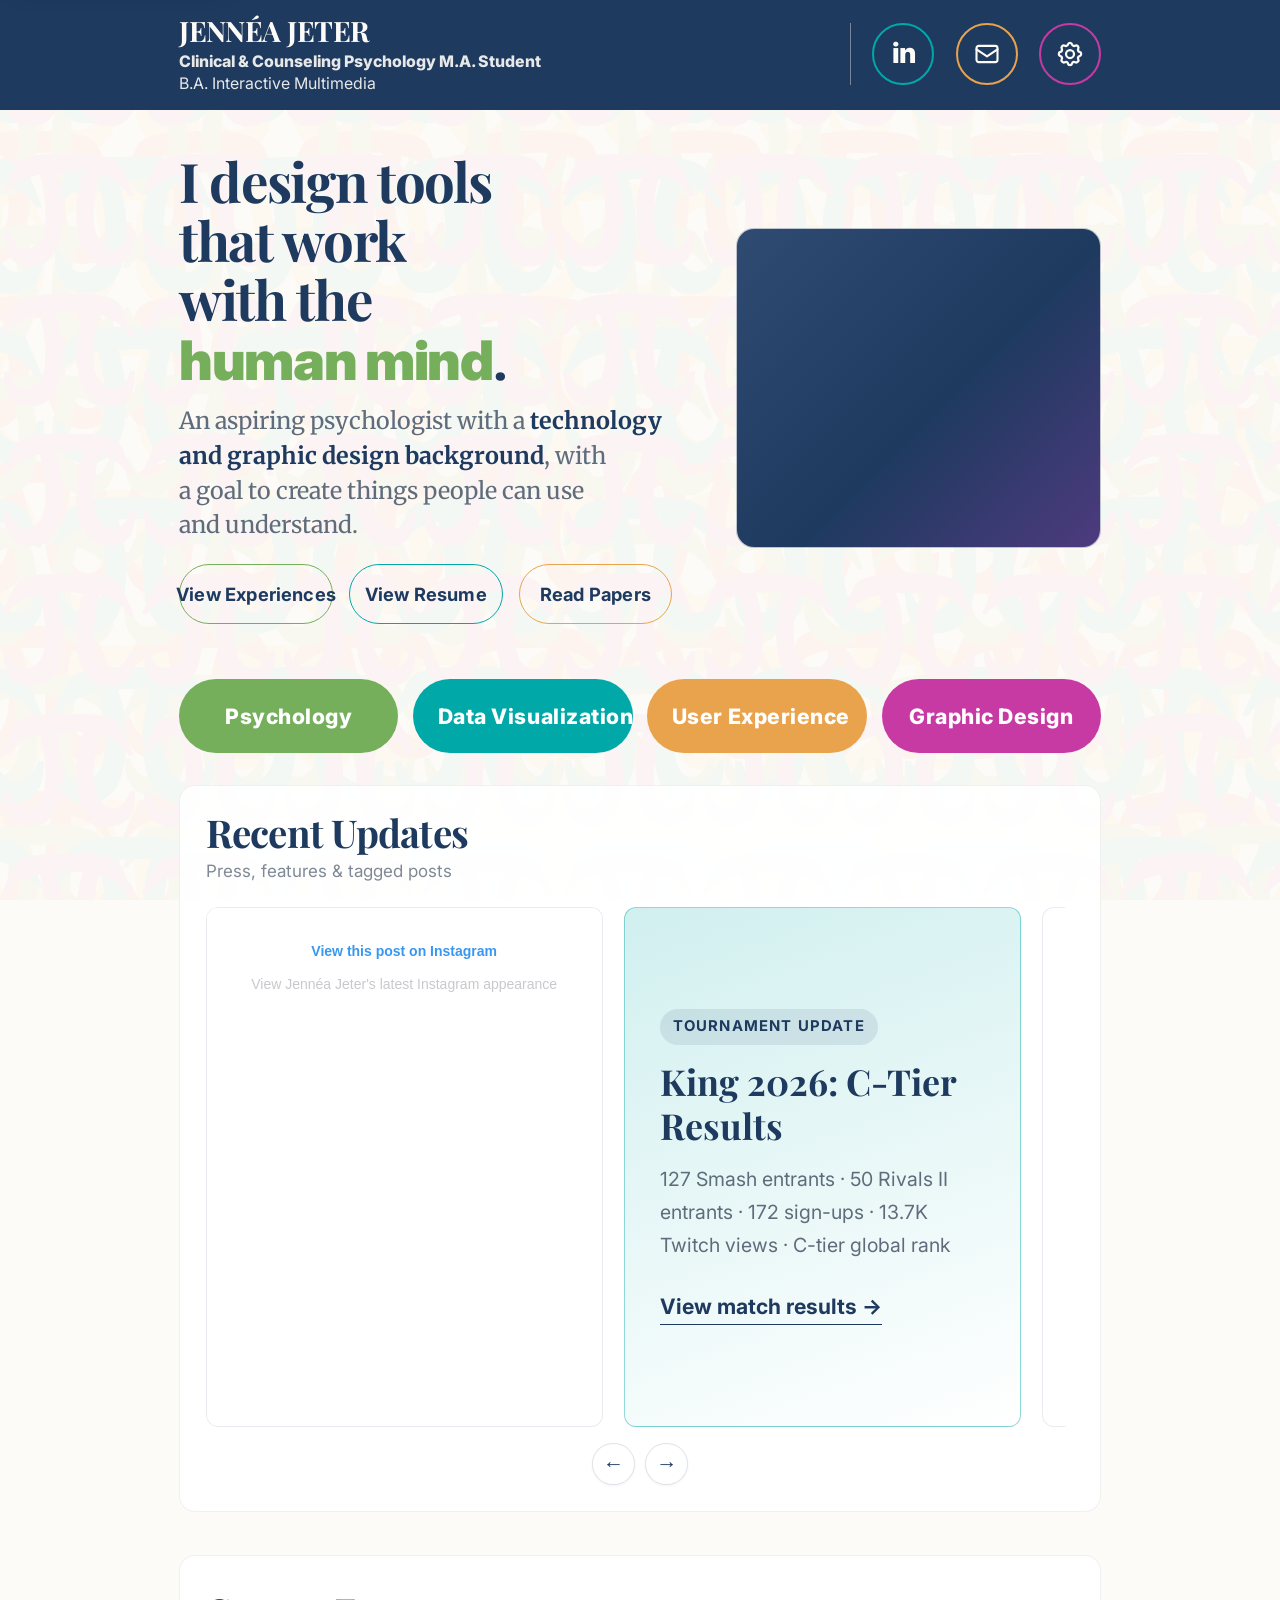
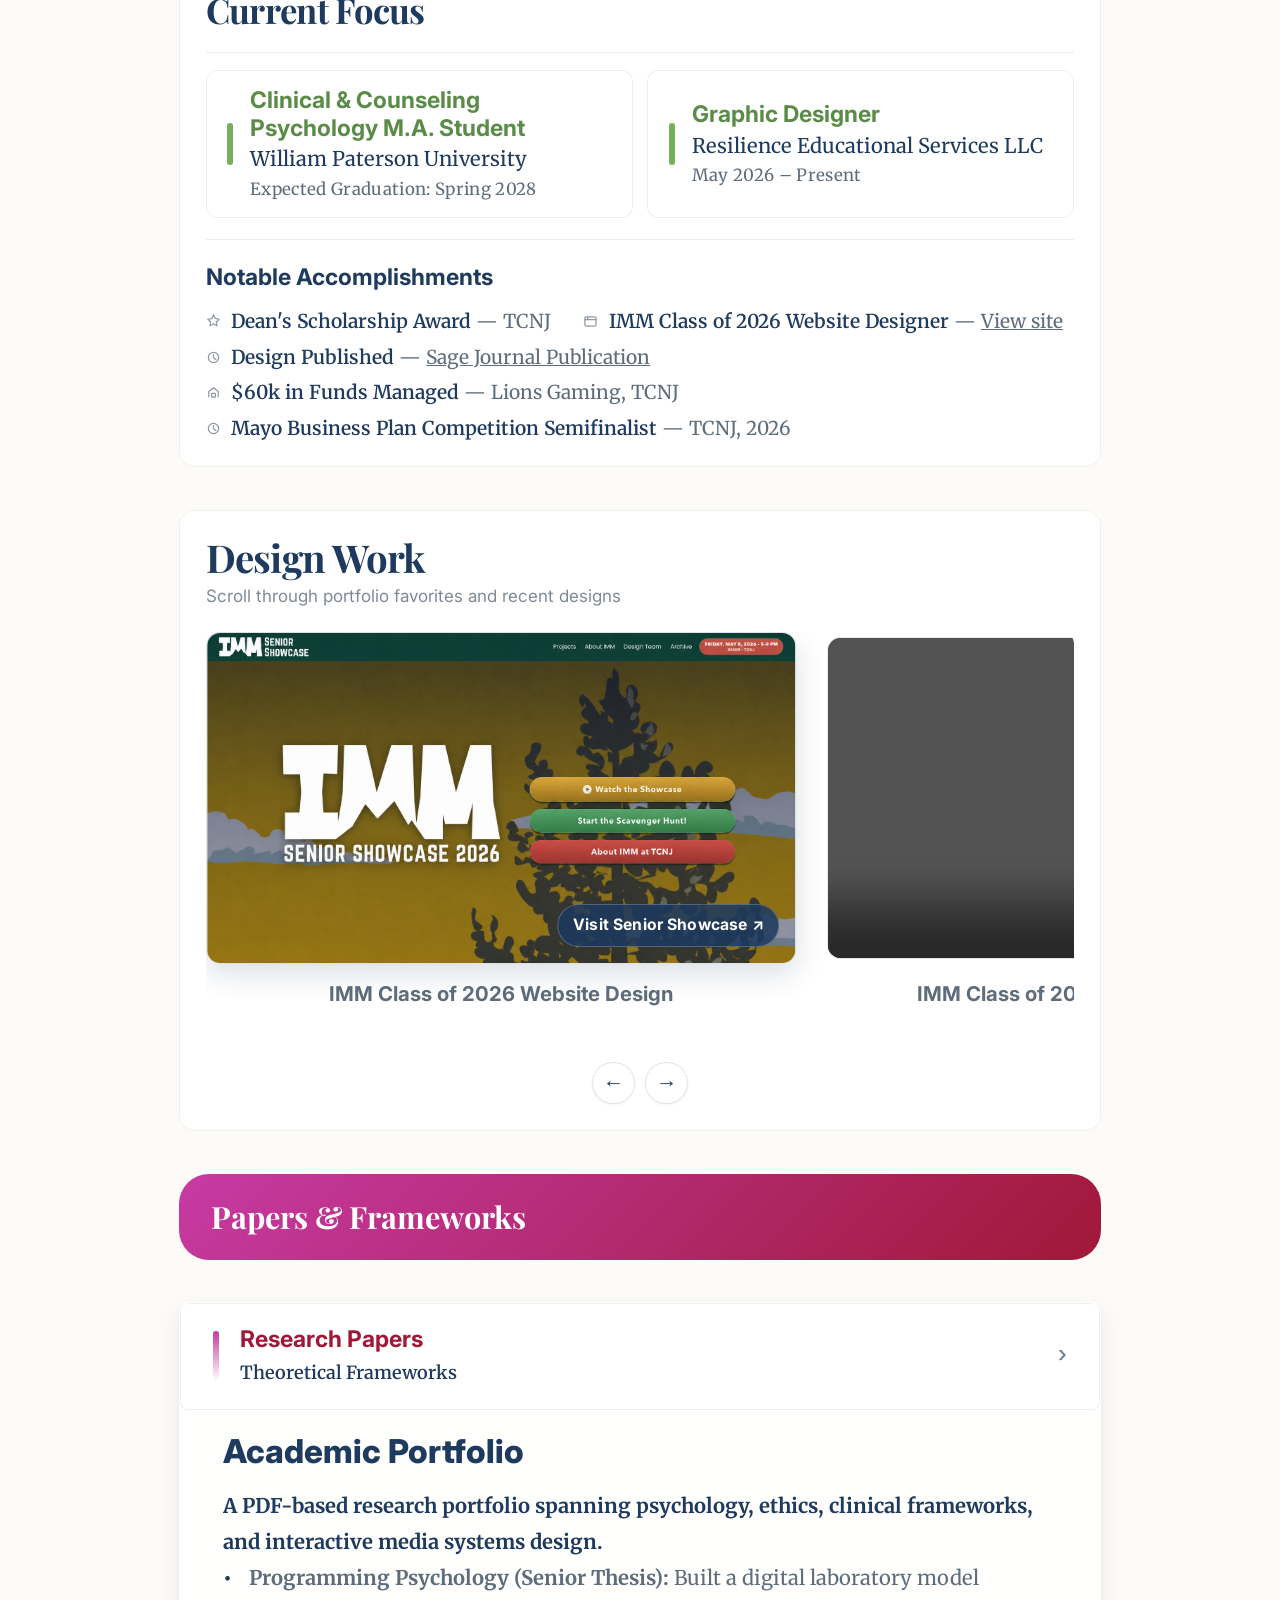
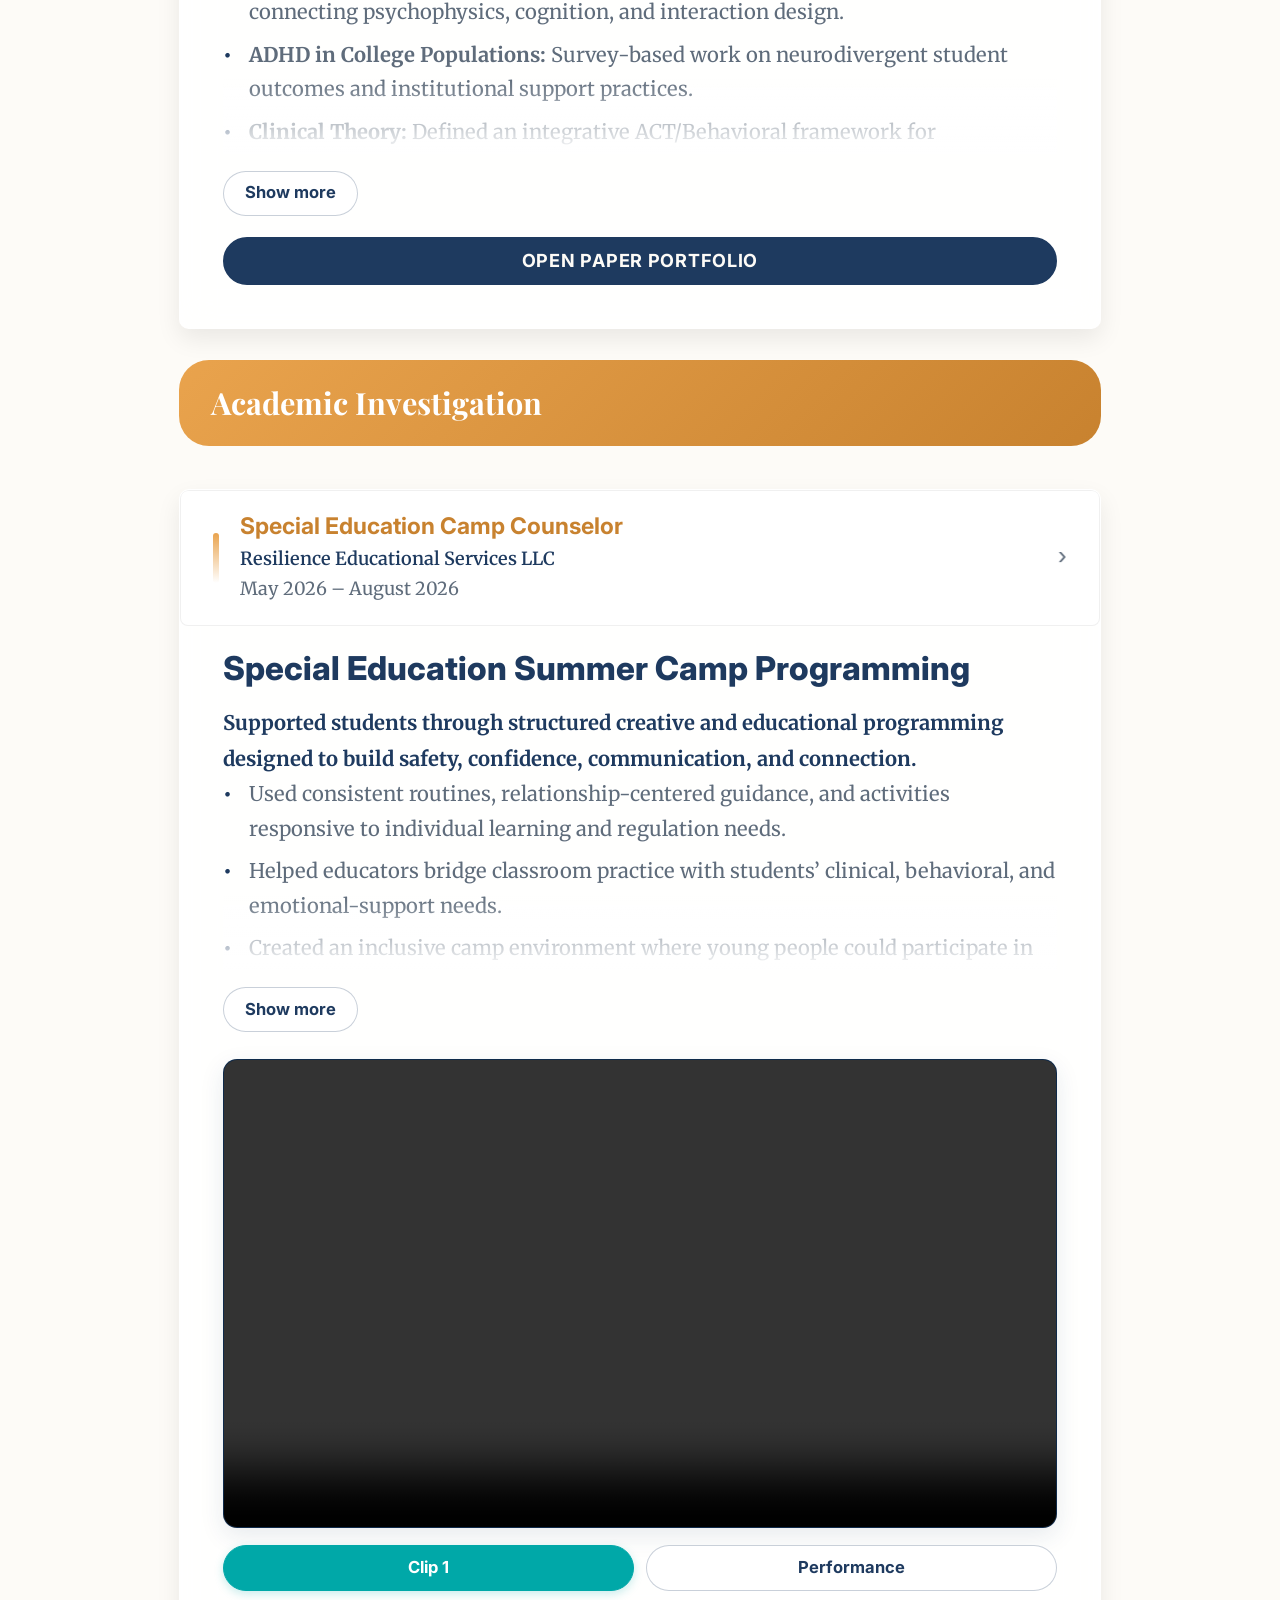
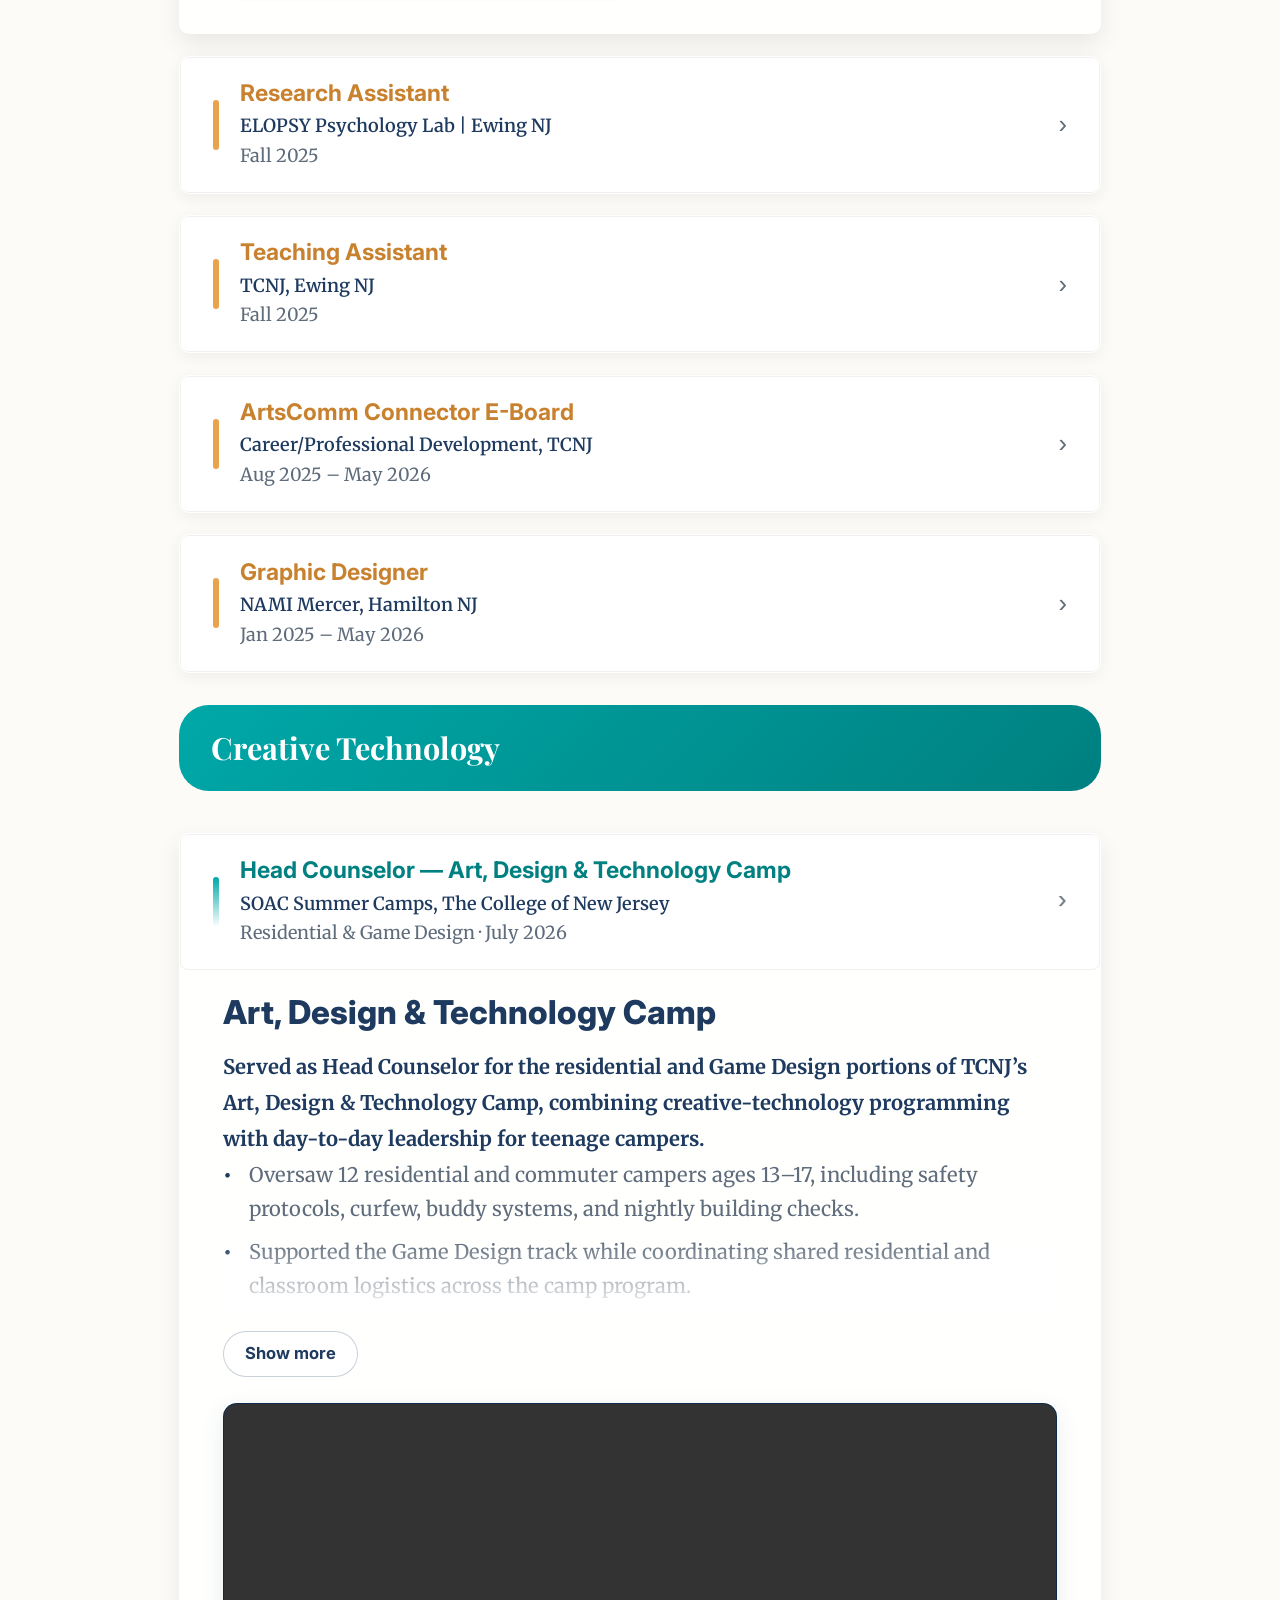
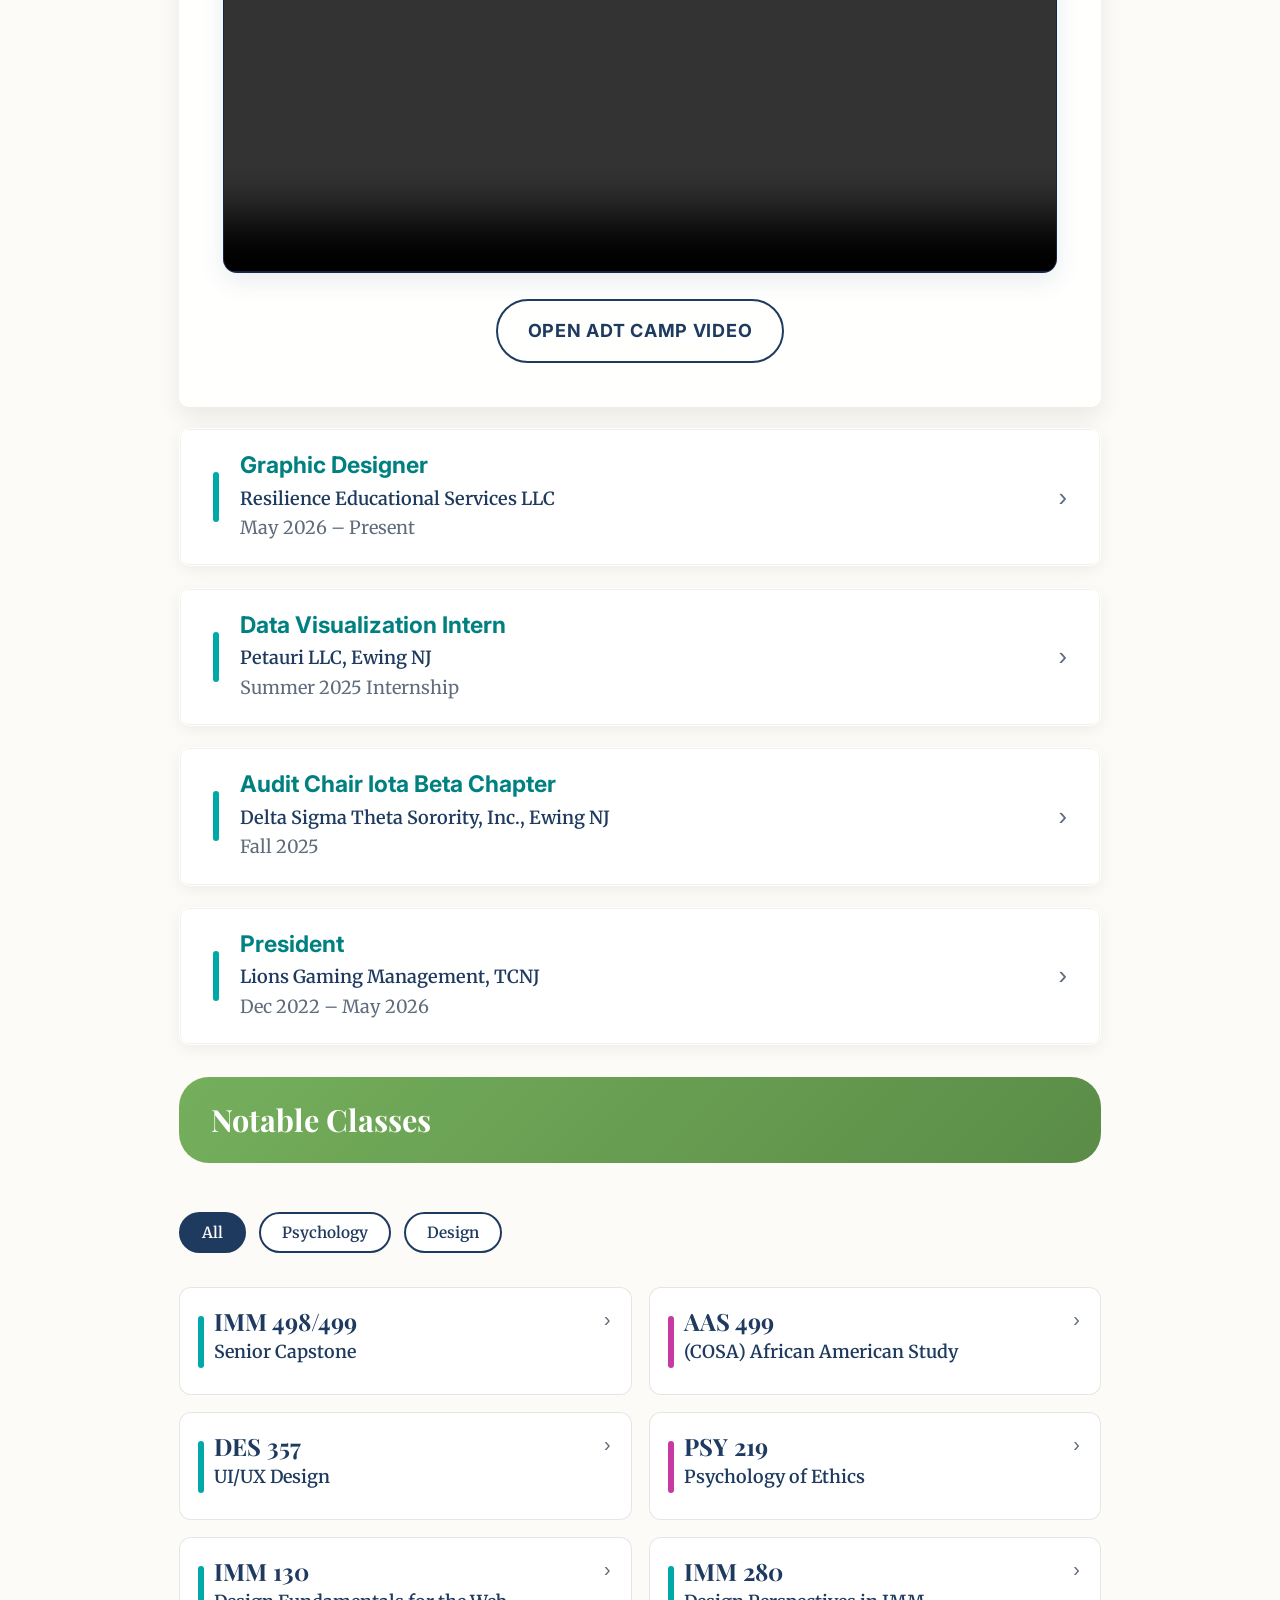
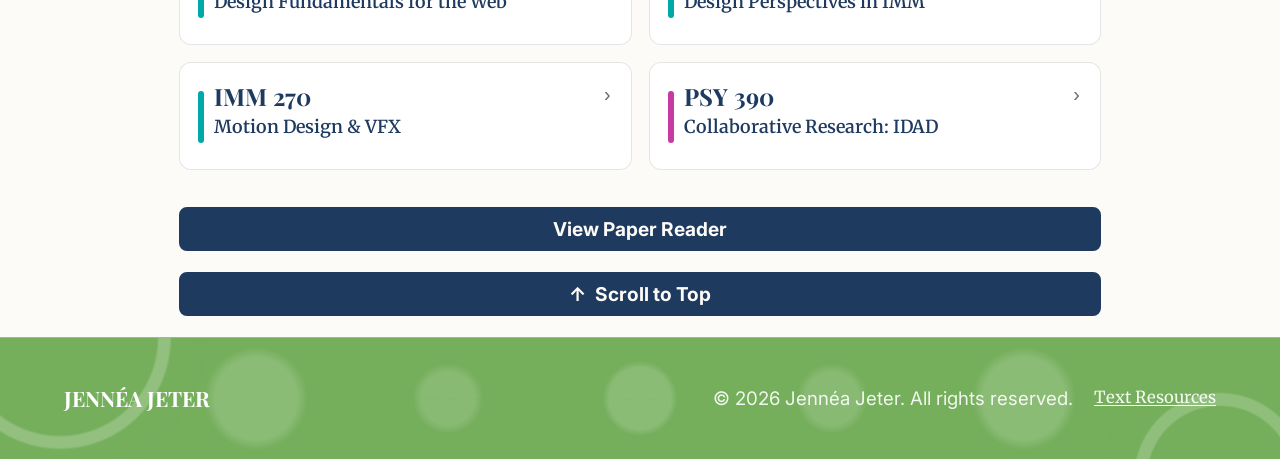
==== index.html @ 91d43f14 "Publish portfolio website" ====
<!DOCTYPE html>
<html lang="en">
<head>
    <meta charset="UTF-8">
    <meta name="viewport" content="width=device-width, initial-scale=1.0">
    <title>Jennéa Jeter | Portfolio</title>
    
    <link rel="stylesheet" href="style.css">

    <link href="https://fonts.googleapis.com/css2?family=Caveat:wght@400;500;600&family=Inter:wght@400;600;700&family=Playfair+Display:wght@400;700&family=Merriweather:wght@300;400;700&family=Lato:wght@400;700&family=Oswald:wght@400;500&family=Courier+Prime&display=swap" rel="stylesheet">
</head>
<body class="mode-research layout-classic device-desktop">
    <a class="skip-link" href="#main-content">Skip to main content</a>

    <!-- ===================== DEV TOOLBAR (commented out) =====================
    <div id="dev-toolbar">
        <div class="dev-group">
            <span class="dev-label">Viewport:</span>
            <button class="dev-btn active" onclick="updateViewportSize()">↺</button>
        </div>
        <div class="dev-group dev-readout">
            <span class="dev-label">Viewport Size:</span>
            <span id="viewport-size" class="dev-size-pill">-- × --</span>
        </div>
        <div class="dev-group">
            <span class="dev-label">Tools:</span>
            <button class="dev-btn" onclick="adjustTextSize('decrease')" title="Decrease Text Size">A-</button>
            <button class="dev-btn" onclick="adjustTextSize('increase')" title="Increase Text Size">A+</button>
            <button id="theme-toggle-toolbar" class="dev-btn" data-theme-toggle="toolbar" onclick="toggleTheme()" title="Toggle Dark Mode">☀︎</button>
            <button id="spacing-debug-btn" class="dev-btn" onclick="toggleSpacingDebug()" title="Show padding/margin guides">Spacing</button>
            <button id="measure-mode-btn" class="dev-btn" onclick="toggleMeasureMode()" title="Show live spacing measurements">Measure</button>
        </div>
    </div>
    ===================== END DEV TOOLBAR ===================== -->

    <div class="nav-sticky">
        <nav class="main-nav">
            <div class="logo">
                <h1><a href="index.html" class="logo-home-link">JENNÉA JETER</a></h1>
                <div class="logo-subtitle">
                    <span class="logo-degree logo-degree-ma">Clinical &amp; Counseling Psychology M.A. Student</span>
                    <span class="logo-degree logo-degree-bs">B.A. Interactive Multimedia</span>
                </div>
            </div>

            <div class="nav-right">
                <button type="button" class="mobile-nav-toggle" onclick="toggleMobileNavActions()" aria-label="Minimize contact and display controls" title="Minimize controls" aria-expanded="true" aria-controls="mobile-nav-actions">
                    <span class="mobile-nav-dot mobile-nav-dot-linkedin" aria-hidden="true"></span>
                    <span class="mobile-nav-dot mobile-nav-dot-email" aria-hidden="true"></span>
                    <span class="mobile-nav-dot mobile-nav-dot-settings" aria-hidden="true"></span>
                </button>
                <div class="nav-actions" id="mobile-nav-actions">
                    <a class="icon-tile icon-linkedin" href="https://www.linkedin.com/in/jenneajeter" target="_blank" rel="noopener" title="LinkedIn" aria-label="LinkedIn">
                        <span class="icon-linkedin-text">in</span>
                    </a>
                    <button id="email-button" class="icon-tile icon-email" onclick="copyEmail(event)" title="Contact" aria-label="Contact emails" aria-expanded="false" aria-controls="email-dropdown">
                        <svg viewBox="0 0 24 24" fill="none" xmlns="http://www.w3.org/2000/svg" width="22" height="22"><rect x="3" y="5" width="18" height="14" rx="2" stroke="currentColor" stroke-width="1.8"/><path d="M3 8l9 6 9-6" stroke="currentColor" stroke-width="1.8" stroke-linecap="round" stroke-linejoin="round"/></svg>
                    </button>
                    <div id="email-dropdown" class="email-dropdown" role="menu" aria-label="Copy email address" aria-hidden="true">
                        <button type="button" class="email-dropdown-item" onclick="copyEmailAddress('jeterj5@student.wpunj.edu')">
                            <span class="email-dropdown-address">jeterj5@student.wpunj.edu</span>
                            <span class="email-dropdown-copy">Copy</span>
                        </button>
                        <button type="button" class="email-dropdown-item" onclick="copyEmailAddress('jenneajeter@gmail.com')">
                            <span class="email-dropdown-address">jenneajeter@gmail.com</span>
                            <span class="email-dropdown-copy">Copy</span>
                        </button>
                    </div>
                    <button id="settings-button" class="icon-tile icon-settings" onclick="toggleSettings()" title="Open Settings" aria-label="Open Settings" aria-expanded="false" aria-controls="settings-panel">
                        <svg viewBox="0 0 24 24" fill="none" xmlns="http://www.w3.org/2000/svg" width="22" height="22"><path d="M10.325 4.317c.426-1.756 2.924-1.756 3.35 0 .262 1.081 1.402 1.588 2.387 1.062 1.6-.854 3.368.914 2.514 2.514-.526.985-.019 2.125 1.062 2.387 1.756.426 1.756 2.924 0 3.35-1.081.262-1.588 1.402-1.062 2.387.854 1.6-.914 3.368-2.514 2.514-.985-.526-2.125-.019-2.387 1.062-.426 1.756-2.924 1.756-3.35 0-.262-1.081-1.402-1.588-2.387-1.062-1.6.854-3.368-.914-2.514-2.514.526-.985.019-2.125-1.062-2.387-1.756-.426-1.756-2.924 0-3.35 1.081-.262 1.588-1.402 1.062-2.387-.854-1.6.914-3.368 2.514-2.514.985.526 2.125.019 2.387-1.062Z" stroke="currentColor" stroke-width="1.8"/><path d="M12 15.2a3.2 3.2 0 1 0 0-6.4 3.2 3.2 0 0 0 0 6.4Z" stroke="currentColor" stroke-width="1.8"/></svg>
                    </button>
                </div>
            </div>
        </nav>
    </div>

    <div id="settings-panel" class="settings-panel" role="region" aria-labelledby="settings-title" aria-hidden="true" inert>
        <div class="settings-header">
            <div>
                <div class="settings-title" id="settings-title">Display settings</div>
                <div class="settings-subtitle">Adjust the portfolio for comfortable reading.</div>
            </div>
            <button type="button" class="settings-reset" onclick="resetDisplaySettings()">Reset</button>
        </div>
        <div class="settings-row">
            <label class="settings-label" for="head-size-slider">Heading Size</label>
            <input id="head-size-slider" type="range" min="0.8" max="1.4" step="0.05" value="1" oninput="handleHeadSizeSlider(this)">
            <div class="settings-value" id="head-size-value">1.0x</div>
        </div>
        <div class="settings-row" style="margin-top: 0.75rem;">
            <label class="settings-label" for="body-size-slider">Body Size</label>
            <input id="body-size-slider" type="range" min="0.8" max="1.4" step="0.05" value="1" oninput="handleBodySizeSlider(this)">
            <div class="settings-value" id="body-size-value">1.0x</div>
        </div>
        <div class="settings-row" style="margin-top: 1rem;">
            <div class="settings-label" id="theme-settings-label">Theme</div>
            <div class="settings-theme-group" role="group" aria-labelledby="theme-settings-label">
                <button class="settings-theme-option" data-theme-option="light" onclick="setThemeMode('light')" aria-label="Light theme" title="Light theme">
                    <svg viewBox="0 0 24 24" fill="none" xmlns="http://www.w3.org/2000/svg" width="18" height="18"><circle cx="12" cy="12" r="4" stroke="currentColor" stroke-width="1.8"/><path d="M12 2v3M12 19v3M4.93 4.93l2.12 2.12M16.95 16.95l2.12 2.12M2 12h3M19 12h3M4.93 19.07l2.12-2.12M16.95 7.05l2.12-2.12" stroke="currentColor" stroke-width="1.8" stroke-linecap="round"/></svg>
                </button>
                <button class="settings-theme-option" data-theme-option="dark" onclick="setThemeMode('dark')" aria-label="Dark theme" title="Dark theme">
                    <svg viewBox="0 0 24 24" fill="none" xmlns="http://www.w3.org/2000/svg" width="18" height="18"><path d="M21 14.2A9 9 0 1 1 9.8 3c-.1.4-.1.9-.1 1.3a8 8 0 0 0 8 8c.4 0 .9 0 1.3-.1Z" stroke="currentColor" stroke-width="1.8" stroke-linecap="round" stroke-linejoin="round"/></svg>
                </button>
            </div>
        </div>
    </div>

    <main class="container" id="main-content" tabindex="-1">

        <!-- HERO: Neural + App OS (no extra nav bar) -->
        <section id="about-hero" class="about-hero hero-os">
            <canvas id="hero-particle-canvas" class="hero-particles" aria-hidden="true"></canvas>

            <div class="hero-os-window">
                <div class="hero-os-content">
                    <div class="hero-copy">
                        <div class="hero-top">
                            <div class="hero-copy-group">
                                <h2 class="hero-title">
                                    <span class="hero-title-line hero-title-line-1">I design tools that work</span>
                                    <span class="hero-title-line hero-title-line-2">with the <span class="hero-title-emph">human mind</span>.</span>
                                </h2>
                                <p class="hero-description">
                                    An aspiring psychologist with a <strong>technology and graphic design background</strong>, with a goal to create things people can use and understand.
                                </p>
                                <div class="hero-actions">
                                    <button type="button" class="hero-btn hero-btn-primary" onclick="scrollToExperiences()">View Experiences</button>
                                    <a href="uploads/JenneaJeter_Resume_Fall2026.pdf" target="_blank" rel="noopener" class="hero-btn hero-btn-secondary hero-btn-resume">View Resume</a>
                                    <a href="papers.html" class="hero-btn hero-btn-secondary hero-btn-papers hero-btn-papers-row">Read Papers</a>
                                </div>
                            </div>

                            <div class="hero-photo-card">
                                <div class="hero-photo" role="img" aria-label="Portrait of Jennéa Jeter">
                                    <picture>
                                        <source media="(max-width: 840px)" srcset="Hero%20IMG%20Circle.png">
                                        <img src="Hero%20IMG.png" alt="Jennéa Jeter smiling in red AKA sweatshirt" loading="eager" decoding="async">
                                    </picture>
                                </div>
                            </div>
                        </div>
                    </div>

                    <div class="hero-pill-stack" aria-label="Focus areas">
                        <div class="hero-skill-pill">
                            <span>Psychology</span>
                            <span class="hero-skill-dot dot-magenta"></span>
                        </div>
                        <div class="hero-skill-pill">
                            <span>Data Visualization</span>
                            <span class="hero-skill-dot dot-orange"></span>
                        </div>
                        <div class="hero-skill-pill">
                            <span>User Experience</span>
                            <span class="hero-skill-dot dot-teal"></span>
                        </div>
                        <div class="hero-skill-pill">
                            <span>Graphic Design</span>
                            <span class="hero-skill-dot dot-blue"></span>
                        </div>
                    </div>
                </div>
            </div>
        </section>

        <!-- CURRENT ROLES -->
        <section class="current-roles">
            <div class="roles-header">
                <h3 class="roles-title">Current Focus</h3>
            </div>
            <div class="roles-grid">
                <div class="role-item role-static">
                    <span class="role-indicator pill-blue"></span>
                    <div class="role-content">
                        <h4>Clinical &amp; Counseling Psychology M.A. Student</h4>
                        <p class="role-org">William Paterson University</p>
                        <p class="role-meta">Expected Graduation: Spring 2028</p>
                    </div>
                </div>
                <div class="role-item role-static">
                    <span class="role-indicator pill-green"></span>
                    <div class="role-content">
                        <h4>Graphic Designer</h4>
                        <p class="role-org">Resilience Educational Services LLC</p>
                        <p class="role-meta">May 2026 – Present</p>
                    </div>
                </div>
            </div>
            <div class="notable-accomplishments">
                <div class="notable-acc-label">Notable Accomplishments</div>
                <div class="notable-acc-list">
                    <div class="notable-acc-item">
                        <svg class="acc-icon" viewBox="0 0 16 16" fill="none" xmlns="http://www.w3.org/2000/svg"><path d="M8 1l1.8 3.6L14 5.6l-3 2.9.7 4.1L8 10.5l-3.7 2.1.7-4.1-3-2.9 4.2-.6L8 1z" stroke="currentColor" stroke-width="1.3" stroke-linejoin="round"/></svg>
                        <span><strong>Dean's Scholarship Award</strong> &mdash; TCNJ</span>
                    </div>
                    <div class="notable-acc-item">
                        <svg class="acc-icon" viewBox="0 0 16 16" fill="none" xmlns="http://www.w3.org/2000/svg"><rect x="2" y="3" width="12" height="10" rx="1.5" stroke="currentColor" stroke-width="1.3"/><path d="M2 6h12M5 3v3" stroke="currentColor" stroke-width="1.3"/></svg>
                        <span><strong>IMM Class of 2026 Website Designer</strong> &mdash; <a href="https://www.immseniorshow.com/" target="_blank" rel="noopener" style="color:inherit;">View site</a></span>
                    </div>
                    <div class="notable-acc-item">
                        <svg class="acc-icon" viewBox="0 0 16 16" fill="none" xmlns="http://www.w3.org/2000/svg"><circle cx="8" cy="8" r="5.5" stroke="currentColor" stroke-width="1.3"/><path d="M8 5v3.5l2.5 1.5" stroke="currentColor" stroke-width="1.3" stroke-linecap="round"/></svg>
                        <span><strong>Design Published</strong> &mdash; <a href="https://journals.sagepub.com" target="_blank" rel="noopener" style="color:inherit;">Sage Journal Publication</a></span>
                    </div>
                    <div class="notable-acc-item">
                        <svg class="acc-icon" viewBox="0 0 16 16" fill="none" xmlns="http://www.w3.org/2000/svg"><path d="M3 13V7l5-4 5 4v6" stroke="currentColor" stroke-width="1.3" stroke-linejoin="round"/><rect x="6" y="9" width="4" height="4" rx="0.5" stroke="currentColor" stroke-width="1.3"/></svg>
                        <span><strong>$60k in Funds Managed</strong> &mdash; Lions Gaming, TCNJ</span>
                    </div>
                    <div class="notable-acc-item">
                        <svg class="acc-icon" viewBox="0 0 16 16" fill="none" xmlns="http://www.w3.org/2000/svg"><circle cx="8" cy="8" r="5.5" stroke="currentColor" stroke-width="1.3"/><path d="M8 5v3.5l2.5 1.5" stroke="currentColor" stroke-width="1.3" stroke-linecap="round"/></svg>
                        <span><strong>Mayo Business Plan Competition Semifinalist</strong> &mdash; TCNJ, 2026</span>
                    </div>
                </div>
            </div>
        </section>

        <!-- EMBED SHOWCASE -->
        <!-- RECENT UPDATES -->
        <section class="appearances-showcase" aria-label="Recent Updates">
            <div class="appearances-showcase-header">
                <h3 class="appearances-showcase-title">Recent Updates</h3>
                <p class="appearances-showcase-sub">Press, features &amp; tagged posts</p>
            </div>
            <div class="appearances-track-wrap">
                <div class="appearances-track" id="appearancesTrack">

                    <!-- CARD 1: Most recent Instagram appearance -->
                    <div class="appearances-card appearances-card--social">
                        <blockquote class="instagram-media" data-instgrm-captioned data-instgrm-permalink="https://www.instagram.com/p/DZqDVlTROBJ/?utm_source=ig_embed&amp;utm_campaign=loading" data-instgrm-version="14" style="background:#FFF;border:0;border-radius:3px;box-shadow:0 0 1px 0 rgba(0,0,0,0.5),0 1px 10px 0 rgba(0,0,0,0.15);margin:1px;max-width:540px;min-width:326px;padding:0;width:99.375%;width:calc(100% - 2px)">
                            <div style="padding:16px;">
                                <a href="https://www.instagram.com/p/DZqDVlTROBJ/?utm_source=ig_embed&amp;utm_campaign=loading" style="background:#FFFFFF;line-height:0;padding:0;text-align:center;text-decoration:none;width:100%" target="_blank">
                                    <div style="color:#3897f0;font-family:Arial,sans-serif;font-size:14px;font-style:normal;font-weight:550;line-height:18px;padding-top:18px">View this post on Instagram</div>
                                </a>
                                <p style="color:#c9c8cd;font-family:Arial,sans-serif;font-size:14px;line-height:17px;margin-bottom:0;margin-top:8px;overflow:hidden;padding:8px 0 7px;text-align:center;text-overflow:ellipsis;white-space:nowrap">
                                    <a href="https://www.instagram.com/p/DZqDVlTROBJ/?utm_source=ig_embed&amp;utm_campaign=loading" style="color:#c9c8cd;font-family:Arial,sans-serif;font-size:14px;font-style:normal;font-weight:normal;line-height:17px;text-decoration:none" target="_blank">View Jennéa Jeter's latest Instagram appearance</a>
                                </p>
                            </div>
                        </blockquote>
                        <script async src="//www.instagram.com/embed.js"></script>
                    </div>

                    <!-- CARD 2: King 2026 results -->
                    <div class="appearances-card appearances-card--article appearances-card--feature-king">
                        <div class="appearances-article">
                            <span class="appearances-article-tag">Tournament Update</span>
                            <h4 class="appearances-article-title">King 2026: C-Tier Results</h4>
                            <p class="appearances-article-source">127 Smash entrants · 50 Rivals II entrants · 172 sign-ups · 13.7K Twitch views · C-tier global rank</p>
                            <a class="appearances-article-link" href="https://start.gg/king2026" target="_blank" rel="noopener">View match results →</a>
                        </div>
                    </div>

                    <!-- CARD 3: LinkedIn post -->
                    <div class="appearances-card appearances-card--social">
                        <iframe class="appearances-linkedin-frame" src="https://www.linkedin.com/embed/feed/update/urn:li:activity:7435766385516933120?collapsed=1" frameborder="0" allowfullscreen title="Embedded LinkedIn post"></iframe>
                    </div>

                    <!-- CARD 3: Sonic Lineage paper -->
                    <div class="appearances-card appearances-card--article appearances-card--feature-sonic">
                        <div class="appearances-article">
                            <span class="appearances-article-tag">Paper</span>
                            <h4 class="appearances-article-title">Sonic Lineage Archive</h4>
                            <p class="appearances-article-source">Jennea Jeter · Research &amp; Writing</p>
                            <a class="appearances-article-link" href="Papers/JenneaJeter_Sonic Lineage Archive.pdf" target="_blank" rel="noopener">Read paper →</a>
                        </div>
                    </div>

                    <!-- CARD 4: TCNJ Business article -->
                    <div class="appearances-card appearances-card--article appearances-card--feature-mayo">
                        <div class="appearances-article">
                            <span class="appearances-article-tag">Feature</span>
                            <h4 class="appearances-article-title">MBPC Semi-Finalists Announced</h4>
                            <p class="appearances-article-source">TCNJ School of Business · Feb 9, 2026</p>
                            <a class="appearances-article-link" href="https://business.tcnj.edu/2026/02/09/mbpc-semi-finalists-announced/" target="_blank" rel="noopener">Read article →</a>
                        </div>
                    </div>

                    <!-- Removed from Recent Updates: TCNJ Greek Life post -->
                    <div class="appearances-card appearances-card--social" hidden>
                        <blockquote class="instagram-media" data-instgrm-captioned data-instgrm-permalink="https://www.instagram.com/p/DTdG7kgjvgs/?utm_source=ig_embed&amp;utm_campaign=loading" data-instgrm-version="14" style=" background:#FFF; border:0; border-radius:3px; box-shadow:0 0 1px 0 rgba(0,0,0,0.5),0 1px 10px 0 rgba(0,0,0,0.15); margin: 1px; max-width:540px; min-width:326px; padding:0; width:99.375%; width:-webkit-calc(100% - 2px); width:calc(100% - 2px);"><div style="padding:16px;"> <a href="https://www.instagram.com/p/DTdG7kgjvgs/?utm_source=ig_embed&amp;utm_campaign=loading" style=" background:#FFFFFF; line-height:0; padding:0 0; text-align:center; text-decoration:none; width:100%" target="_blank"> <div style=" display: flex; flex-direction: row; align-items: center;"> <div style="background-color: #F4F4F4; border-radius: 50%; flex-grow: 0; height: 40px; margin-right: 14px; width: 40px;"></div> <div style="display: flex; flex-direction: column; flex-grow: 1; justify-content: center;"> <div style=" background-color: #F4F4F4; border-radius: 4px; flex-grow: 0; height: 14px; margin-bottom: 6px; width: 100px;"></div> <div style=" background-color: #F4F4F4; border-radius: 4px; flex-grow: 0; height: 14px; width: 60px;"></div></div></div><div style="padding: 19% 0;"></div> <div style="display:block; height:50px; margin:0 auto 12px; width:50px;"><svg width="50px" height="50px" viewBox="0 0 60 60" version="1.1" xmlns="https://www.w3.org/2000/svg" xmlns:xlink="https://www.w3.org/1999/xlink"><g stroke="none" stroke-width="1" fill="none" fill-rule="evenodd"><g transform="translate(-511.000000, -20.000000)" fill="#000000"><g><path d="M556.869,30.41 C554.814,30.41 553.148,32.076 553.148,34.131 C553.148,36.186 554.814,37.852 556.869,37.852 C558.924,37.852 560.59,36.186 560.59,34.131 C560.59,32.076 558.924,30.41 556.869,30.41 M541,60.657 C535.114,60.657 530.342,55.887 530.342,50 C530.342,44.114 535.114,39.342 541,39.342 C546.887,39.342 551.658,44.114 551.658,50 C551.658,55.887 546.887,60.657 541,60.657 M541,33.886 C532.1,33.886 524.886,41.1 524.886,50 C524.886,58.899 532.1,66.113 541,66.113 C549.9,66.113 557.115,58.899 557.115,50 C557.115,41.1 549.9,33.886 541,33.886 M565.378,62.101 C565.244,65.022 564.756,66.606 564.346,67.663 C563.803,69.06 563.154,70.057 562.106,71.106 C561.058,72.155 560.06,72.803 558.662,73.347 C557.607,73.757 556.021,74.244 553.102,74.378 C549.944,74.521 548.997,74.552 541,74.552 C533.003,74.552 532.056,74.521 528.898,74.378 C525.979,74.244 524.393,73.757 523.338,73.347 C521.94,72.803 520.942,72.155 519.894,71.106 C518.846,70.057 518.197,69.06 517.654,67.663 C517.244,66.606 516.755,65.022 516.623,62.101 C516.479,58.943 516.448,57.996 516.448,50 C516.448,42.003 516.479,41.056 516.623,37.899 C516.755,34.978 517.244,33.391 517.654,32.338 C518.197,30.938 518.846,29.942 519.894,28.894 C520.942,27.846 521.94,27.196 523.338,26.654 C524.393,26.244 525.979,25.756 528.898,25.623 C532.057,25.479 533.004,25.448 541,25.448 C548.997,25.448 549.943,25.479 553.102,25.623 C556.021,25.756 557.607,26.244 558.662,26.654 C560.06,27.196 561.058,27.846 562.106,28.894 C563.154,29.942 563.803,30.938 564.346,32.338 C564.756,33.391 565.244,34.978 565.378,37.899 C565.522,41.056 565.552,42.003 565.552,50 C565.552,57.996 565.522,58.943 565.378,62.101 M570.82,37.631 C570.674,34.438 570.167,32.258 569.425,30.349 C568.659,28.377 567.633,26.702 565.965,25.035 C564.297,23.368 562.623,22.342 560.652,21.575 C558.743,20.834 556.562,20.326 553.369,20.18 C550.169,20.033 549.148,20 541,20 C532.853,20 531.831,20.033 528.631,20.18 C525.438,20.326 523.257,20.834 521.349,21.575 C519.376,22.342 517.703,23.368 516.035,25.035 C514.368,26.702 513.342,28.377 512.574,30.349 C511.834,32.258 511.326,34.438 511.181,37.631 C511.035,40.831 511,41.851 511,50 C511,58.147 511.035,59.17 511.181,62.369 C511.326,65.562 511.834,67.743 512.574,69.651 C513.342,71.625 514.368,73.296 516.035,74.965 C517.703,76.634 519.376,77.658 521.349,78.425 C523.257,79.167 525.438,79.673 528.631,79.82 C531.831,79.965 532.853,80.001 541,80.001 C549.148,80.001 550.169,79.965 553.369,79.82 C556.562,79.673 558.743,79.167 560.652,78.425 C562.623,77.658 564.297,76.634 565.965,74.965 C567.633,73.296 568.659,71.625 569.425,69.651 C570.167,67.743 570.674,65.562 570.82,62.369 C570.966,59.17 571,58.147 571,50 C571,41.851 570.966,40.831 570.82,37.631"></path></g></g></g></svg></div><div style="padding-top: 8px;"> <div style=" color:#3897f0; font-family:Arial,sans-serif; font-size:14px; font-style:normal; font-weight:550; line-height:18px;">View this post on Instagram</div></div><div style="padding: 12.5% 0;"></div> <div style="display: flex; flex-direction: row; margin-bottom: 14px; align-items: center;"><div> <div style="background-color: #F4F4F4; border-radius: 50%; height: 12.5px; width: 12.5px; transform: translateX(0px) translateY(7px);"></div> <div style="background-color: #F4F4F4; height: 12.5px; transform: rotate(-45deg) translateX(3px) translateY(1px); width: 12.5px; flex-grow: 0; margin-right: 14px; margin-left: 2px;"></div> <div style="background-color: #F4F4F4; border-radius: 50%; height: 12.5px; width: 12.5px; transform: translateX(9px) translateY(-18px);"></div></div><div style="margin-left: 8px;"> <div style=" background-color: #F4F4F4; border-radius: 50%; flex-grow: 0; height: 20px; width: 20px;"></div> <div style=" width: 0; height: 0; border-top: 2px solid transparent; border-left: 6px solid #f4f4f4; border-bottom: 2px solid transparent; transform: translateX(16px) translateY(-4px) rotate(30deg)"></div></div><div style="margin-left: auto;"> <div style=" width: 0px; border-top: 8px solid #F4F4F4; border-right: 8px solid transparent; transform: translateY(16px);"></div> <div style=" background-color: #F4F4F4; flex-grow: 0; height: 12px; width: 16px; transform: translateY(-4px);"></div> <div style=" width: 0; height: 0; border-top: 8px solid #F4F4F4; border-left: 8px solid transparent; transform: translateY(-4px) translateX(8px);"></div></div></div> <div style="display: flex; flex-direction: column; flex-grow: 1; justify-content: center; margin-bottom: 24px;"> <div style=" background-color: #F4F4F4; border-radius: 4px; flex-grow: 0; height: 14px; margin-bottom: 6px; width: 224px;"></div> <div style=" background-color: #F4F4F4; border-radius: 4px; flex-grow: 0; height: 14px; width: 144px;"></div></div></a><p style=" color:#c9c8cd; font-family:Arial,sans-serif; font-size:14px; line-height:17px; margin-bottom:0; margin-top:8px; overflow:hidden; padding:8px 0 7px; text-align:center; text-overflow:ellipsis; white-space:nowrap;"><a href="https://www.instagram.com/p/DTdG7kgjvgs/?utm_source=ig_embed&amp;utm_campaign=loading" style=" color:#c9c8cd; font-family:Arial,sans-serif; font-size:14px; font-style:normal; font-weight:normal; line-height:17px; text-decoration:none;" target="_blank">A post shared by FSL at The College of New Jersey (@tcnjgreeklife)</a></p></div></blockquote>
                        <script async src="//www.instagram.com/embed.js"></script>
                    </div>

                    <!-- CARD 6: Queen 2025 ranking update -->
                    <div class="appearances-card appearances-card--article">
                        <div class="appearances-article">
                            <span class="appearances-article-tag">Tournament Update</span>
                            <h4 class="appearances-article-title">Queen 2025: Globally Ranked C-Tier Event</h4>
                            <p class="appearances-article-source">239th of 1,928 ranked Ultimate tournaments (2025 snapshot), with potential upward reclassification.</p>
                            <a class="appearances-article-link" href="https://www.instagram.com/p/DTs6SUtESi3/" target="_blank" rel="noopener">View Lions Gaming Queen Post →</a>
                        </div>
                    </div>

                </div>
            </div>
            <div class="appearances-arrows appearances-arrows-bottom">
                <button type="button" class="appearances-arrow appearances-arrow-left" aria-label="Previous" onclick="scrollAppearances(-1)">&larr;</button>
                <button type="button" class="appearances-arrow appearances-arrow-right" aria-label="Next" onclick="scrollAppearances(1)">&rarr;</button>
            </div>
        </section>

        <!-- EMBED SHOWCASE -->
        <section class="embed-showcase">
            <div class="embed-showcase-header">
                <h3 class="embed-showcase-title">Design Work</h3>
                <p class="embed-showcase-sub">Scroll through portfolio favorites and recent designs</p>
            </div>
            <div class="embed-track-wrap">
                <div class="embed-track" id="embedTrack">
                    <!-- SLIDE 1: IMM Class of 2026 Senior Showcase -->
                    <div class="embed-slide">
                        <div class="embed-frame">
                            <a class="embed-frame-link" href="https://www.immseniorshow.com/" target="_blank" rel="noopener">
                                <img src="uploads/imm-class-of-2026-website-preview-centered.png" alt="IMM Class of 2026 Senior Showcase website preview" loading="lazy">
                                <span class="embed-image-badge">Visit Senior Showcase ↗</span>
                            </a>
                        </div>
                        <p class="embed-caption">IMM Class of 2026 Website Design</p>
                    </div>

                    <!-- SLIDE 2: IMM Class of 2026 Senior Showcase Ad -->
                    <div class="embed-slide">
                        <div class="embed-frame">
                            <video controls preload="metadata" playsinline muted>
                                <source src="uploads/IMM-Class-of-2026-Senior-Showcase-Ad.mp4" type="video/mp4">
                                Your browser does not support embedded video.
                            </video>
                        </div>
                        <p class="embed-caption">IMM Class of 2026 Senior Showcase Ad</p>
                    </div>

                    <!-- SLIDE 3: King 2026 Results Video -->
                    <div class="embed-slide">
                        <div class="embed-frame">
                            <video controls preload="metadata" playsinline muted>
                                <source src="uploads/King-2026-Results.mp4" type="video/mp4">
                                Your browser does not support embedded video.
                            </video>
                        </div>
                        <p class="embed-caption">King 2026 — Results Video</p>
                    </div>

                    <!-- SLIDE 4: Featured CodePen Work -->
                    <div class="embed-slide">
                        <div class="embed-frame">
                            <a class="embed-frame-link" href="https://codepen.io/jenny-jaty/full/vELWWYy" target="_blank" rel="noopener">
                                <img src="https://shots.codepen.io/jenny-jaty/pen/vELWWYy-1600.jpg" alt="Programming Psychology: Psychophysics Demo (IMM Capstone Fall 25)">
                                <span class="embed-image-badge">Open Live Demo ↗</span>
                            </a>
                        </div>
                        <p class="embed-caption">Programming Psychology: Psychophysics Demo (IMM Capstone Fall 25)</p>
                    </div>

                    <!-- SLIDE 2: Commission Site Upkeep -->
                    <div class="embed-slide">
                        <div class="embed-frame">
                            <a class="embed-frame-link" href="https://wadetmorrislaw.com/" target="_blank" rel="noopener">
                                <img src="https://image.thum.io/get/width/1600/https://wadetmorrislaw.com/" alt="Wade Morris Law website preview" loading="lazy">
                                <span class="embed-image-badge">View Commission Site ↗</span>
                            </a>
                        </div>
                        <p class="embed-caption">Wade Morris Law | Commission Site (Maintenance &amp; Upkeep)</p>
                    </div>

                    <!-- SLIDE 3: Lions Gaming: Hey Look Listen! -->
                    <div class="embed-slide">
                        <div class="embed-frame">
                            <iframe src="https://www.youtube.com/embed/91LNIS82dh8?si=XSEAVmXQBPbzc228" allowfullscreen allow="accelerometer; autoplay; clipboard-write; encrypted-media; gyroscope; picture-in-picture"></iframe>
                        </div>
                        <p class="embed-caption">Lions Gaming: Hey Look Listen!</p>
                    </div>

                    <!-- SLIDE 4: MBPC Semi-Finalists (Mayo Business) -->
                    <div class="embed-slide">
                        <div class="embed-frame">
                            <iframe src="https://www.youtube.com/embed/ThpflhWfVdI" allowfullscreen allow="accelerometer; autoplay; clipboard-write; encrypted-media; gyroscope; picture-in-picture"></iframe>
                        </div>
                        <p class="embed-caption">MBPC Semi-Finalists Announced (Mayo Business)</p>
                    </div>

                    <!-- SLIDE 5: Secret Lives of Color: Fuchsia -->
                    <div class="embed-slide">
                        <div class="embed-frame">
                            <iframe src="https://www.youtube.com/embed/xXPsQnbeD7o" allowfullscreen allow="accelerometer; autoplay; clipboard-write; encrypted-media; gyroscope; picture-in-picture"></iframe>
                        </div>
                        <p class="embed-caption">Secret Lives of Color: Fuchsia</p>
                    </div>

                    <!-- CLOSING SLIDE: Art, Design & Technology Camp -->
                    <div class="embed-slide">
                        <div class="embed-frame">
                            <video controls preload="metadata" playsinline muted>
                                <source src="uploads/ADT-Game-Residential-Wrap-Up-2026.mp4" type="video/mp4">
                                Your browser does not support embedded video.
                            </video>
                        </div>
                        <p class="embed-caption">Art, Design &amp; Technology Camp — Closing Video</p>
                    </div>

                    <!-- Removed from Design Work: Twitch Queen 2024 Career Summit -->
                    <div class="embed-slide" hidden>
                        <div class="embed-frame">
                            <iframe id="twitch-queen-2024" src="about:blank" allowfullscreen="true" scrolling="no" frameborder="0" title="Queen 2024 Career Summit"></iframe>
                        </div>
                        <p class="embed-caption">Queen 2024 Career Summit</p>
                    </div>

                </div>
            </div>
            <div class="embed-arrows embed-arrows-bottom">
                <button type="button" class="embed-arrow embed-arrow-left" aria-label="Previous" onclick="goToSlide(currentSlide - 1)">&larr;</button>
                <button type="button" class="embed-arrow embed-arrow-right" aria-label="Next" onclick="goToSlide(currentSlide + 1)">&rarr;</button>
            </div>
        </section>

        <!-- ACCORDION SECTION: ACADEMIC -->
        <div class="accordion-section" id="section-academic">
            <div class="accordion-header pill-style">
                <div class="accordion-titles">
                    <span class="accordion-title">Academic Investigation</span>
                </div>
            </div>
            <div class="accordion-content">
                <div class="nested-accordion">
                    <div class="nested-item" id="card-3qs">
                        <button class="nested-header" onclick="toggleNested('3qs')">
                            <div class="inner">
                                <span class="nested-indicator"></span>
                                <div class="nested-left">
                                    <h4 class="nested-role-title">Research Assistant</h4>
                                    <p class="nested-role-meta">ELOPSY Psychology Lab | Ewing NJ<br><span class="nested-term">Fall 2025</span></p>
                                </div>
                                <span class="nested-icon">›</span>
                            </div>
                        </button>
                        <div class="nested-content">
                        <div class="card-body">
                            <h2 class="card-h1">Identity Development Across the African (IDAD) | 3Qs Study</h2>
                            <p class="card-summary">Contributed qualitative coding for 375+ student responses for the "Being Black at TCNJ" (BB@TCNJ) study to keep terminology consistent across the dataset.</p>
                            <ul class="card-list">
                                <li>Audited team rubric, clarifying edge cases before data collection</li>
                                <li>Executed nCoder validation workflow and reported Kappa reliability to faculty investigators</li>
                                <li>Documented coding decisions in a shared knowledge base that informed the final manuscript</li>
                            </ul>
                            <div class="highlight-box"><span style="font-weight:bold; font-size:0.7rem;">TOOLS:</span> nCoder, Google Sheets, Airtable</div>
                            <a class="card-link-btn" href="https://docs.google.com/spreadsheets/d/e/2PACX-1vTx7pBD_soKJykfRCNdIVnBrF3LpVLoPHjjRg7ex1bPee5YRvYcp7B5ww0wiNyftTFpYfpLLQOjIpIC/pubhtml" target="_blank" rel="noopener">Open Lab Codebook</a>
                        </div>
                        </div>
                    </div>

                    <div class="nested-item" id="card-ta">
                        <button class="nested-header" onclick="toggleNested('ta')">
                            <div class="inner">
                                <span class="nested-indicator"></span>
                                <div class="nested-left">
                                    <h4 class="nested-role-title">Teaching Assistant</h4>
                                    <p class="nested-role-meta">TCNJ, Ewing NJ<br><span class="nested-term">Fall 2025</span></p>
                                </div>
                                <span class="nested-icon">›</span>
                            </div>
                        </button>
                        <div class="nested-content">
                        <div class="card-body">
                            <h2 class="card-h1">Teaching Assistant</h2>
                            <p class="card-summary">Supported students across all class years and learning backgrounds through accessible course guidance, lab coaching, and one-on-one support in classes of 20+ students.</p>

                            <div class="course-accordion" id="ta-courses">
                                <div class="course-item open" id="course-imm110">
                                    <button class="course-header" type="button" onclick="toggleCourse('imm110')">
                                        <div>
                                            <div class="course-title">IMM 110: Intro to Digital Media</div>
                                        </div>
                                        <span class="course-icon">‹</span>
                                    </button>
                                    <div class="course-content">
                                        <ul class="card-list">
                                            <li>Guided students through media workflows, file organization, and project submission standards.</li>
                                            <li>Moderated critique circles and translated faculty feedback into clear next-step revisions.</li>
                                            <li>Prepared demo assets and classroom setup support for in-class technical activities.</li>
                                            <li>Reference reel: <a href="https://www.youtube.com/watch?v=xXPsQnbeD7o" target="_blank" rel="noopener">Secret Lives of Color: Fuchsia</a></li>
                                        </ul>
                                    </div>
                                </div>

                                <div class="course-item" id="course-imm120-web">
                                    <button class="course-header" type="button" onclick="toggleCourse('imm120-web')">
                                        <div>
                                            <div class="course-title">IMM 120: Web Design</div>
                                        </div>
                                        <span class="course-icon">›</span>
                                    </button>
                                    <div class="course-content">
                                        <ul class="card-list">
                                            <li>Led weekly lab support on HTML/CSS structure, layout systems, and responsive styling best practices.</li>
                                            <li>Held office-hours debugging sessions and helped students translate wireframes into working page sections.</li>
                                            <li>Reinforced accessibility basics (semantic tags, heading hierarchy, alt text, and color contrast checks).</li>
                                            <li>Curriculum: <a href="uploads/JenneaJeter_Resume_Fall2026.pdf" target="_blank" rel="noopener">View résumé</a></li>
                                        </ul>
                                    </div>
                                </div>

                                <div class="course-item" id="course-amm99">
                                    <button class="course-header" type="button" onclick="toggleCourse('amm99')">
                                        <div>
                                            <div class="course-title">AMM 99: Freshman & Transfer Orientation</div>
                                        </div>
                                        <span class="course-icon">›</span>
                                    </button>
                                    <div class="course-content">
                                        <ul class="card-list">
                                            <li>Co-facilitated welcome sessions for incoming freshman and transfer IMM students.</li>
                                            <li>Shared onboarding resources on software setup, lab logistics, and advising checkpoints.</li>
                                            <li>Provided transition mentorship for transfer students focused on portfolio alignment and course planning.</li>
                                            <li><a href="https://www.canva.com/design/DAG3N4BYrss/Y5kpXm5GscxZUvQt7SvsHA/view" target="_blank" rel="noopener">View AMM99 slides</a></li>
                                        </ul>
                                    </div>
                                </div>
                            </div>

                            <div class="gallery-inline-bar">
                                <div class="gallery-header-line">
                                    <button class="gallery-toggle-btn" aria-expanded="false" onclick="toggleCardGallery('ta')">Open Gallery</button>
                                    <div class="gallery-position" id="position-ta">1/3</div>
                                    <p class="gallery-caption" id="caption-ta"></p>
                                </div>
                                <div class="gallery-detail-line">
                                    <div class="gallery-tool-pill" id="tool-ta">TOOLS</div>
                                    <p class="gallery-subheading" id="subheading-ta"></p>
                                </div>
                            </div>
                        </div>
                        <div class="card-gallery" id="gallery-ta">
                            <div class="gallery-container">
                                <button type="button" class="gallery-nav-arrow gallery-nav-arrow-left" onclick="showPreviousGalleryItem('ta')" aria-label="Previous item">&larr;</button>
                                <div class="gallery-main">
                                    <div class="gallery-display" id="display-ta"></div>
                                </div>
                                <button type="button" class="gallery-nav-arrow gallery-nav-arrow-right" onclick="showNextGalleryItem('ta')" aria-label="Next item">&rarr;</button>
                                <div class="gallery-thumbnails" id="thumbnails-ta"></div>
                            </div>
                        </div>
                        </div>
                    </div>

                    <div class="nested-item" id="card-artscomm">
                        <button class="nested-header" onclick="toggleNested('artscomm')">
                            <div class="inner">
                                <span class="nested-indicator"></span>
                                <div class="nested-left">
                                    <h4 class="nested-role-title">ArtsComm Connector E-Board</h4>
                                    <p class="nested-role-meta">Career/Professional Development, TCNJ<br><span class="nested-term">Aug 2025 &ndash; May 2026</span></p>
                                </div>
                                <span class="nested-icon">›</span>
                            </div>
                        </button>
                        <div class="nested-content">
                            <div class="card-body">
                                <h2 class="card-h1">ArtsComm Connector E-Board</h2>
                                <p class="card-summary">Served as a peer mentor and primary student connection to the ArtsComm Career Center liaison, supporting career and professional development programming.</p>
                                <ul class="card-list">
                                    <li>Delivered an introductory speech to incoming freshman and transfer students during AMM99 orientation.</li>
                                    <li>Connected students to career resources, networking opportunities, and transition support across ArtsComm programs.</li>
                                </ul>
                                <a class="card-link-btn" href="https://artscomm.tcnj.edu/artscomm-connectors/jennea-jeter/" target="_blank" rel="noopener">View ArtsComm Connector Profile</a>
                            </div>
                        </div>
                    </div>

                    <div class="nested-item" id="card-resilience-counselor">
                        <button class="nested-header" onclick="toggleNested('resilience-counselor')">
                            <div class="inner">
                                <span class="nested-indicator"></span>
                                <div class="nested-left">
                                    <h4 class="nested-role-title">Special Education Camp Counselor</h4>
                                    <p class="nested-role-meta">Resilience Educational Services LLC<br><span class="nested-term">May 2026 – August 2026</span></p>
                                </div>
                                <span class="nested-icon">›</span>
                            </div>
                        </button>
                        <div class="nested-content">
                            <div class="card-body">
                                <h2 class="card-h1">Special Education Summer Camp Programming</h2>
                                <p class="card-summary">Supported students through structured creative and educational programming designed to build safety, confidence, communication, and connection.</p>
                                <ul class="card-list">
                                    <li>Used consistent routines, relationship-centered guidance, and activities responsive to individual learning and regulation needs.</li>
                                    <li>Helped educators bridge classroom practice with students’ clinical, behavioral, and emotional-support needs.</li>
                                    <li>Created an inclusive camp environment where young people could participate in creative activities, practice social skills, and experience dependable adult support.</li>
                                </ul>
                                <div class="camp-video-gallery" aria-label="Resilience summer camp video gallery">
                                    <video id="resilience-camp-player" class="portfolio-media portfolio-video" controls preload="metadata" playsinline muted autoplay>
                                        <source src="uploads/Resilience-Camp-IMG-1239-web.mp4#t=13" type="video/mp4">
                                        Your browser does not support embedded video.
                                    </video>
                                    <div class="camp-video-gallery-controls" role="group" aria-label="Choose a camp video">
                                        <button type="button" class="camp-video-choice active" aria-pressed="true" onclick="switchCampVideo('uploads/Resilience-Camp-IMG-1239-web.mp4', 13, 'Clip 1', this)">Clip 1</button>
                                        <button type="button" class="camp-video-choice camp-video-choice-performance" aria-pressed="false" onclick="switchCampVideo('uploads/Resilience-Camp-IMG-1225-web.mp4', 0, 'Performance', this)">Performance</button>
                                    </div>
                                </div>
                            </div>
                        </div>
                    </div>

                    <div class="nested-item" id="card-nami">
                        <button class="nested-header" onclick="toggleNested('nami')">
                            <div class="inner">
                                <span class="nested-indicator"></span>
                                <div class="nested-left">
                                    <h4 class="nested-role-title">Graphic Designer</h4>
                                    <p class="nested-role-meta">NAMI Mercer, Hamilton NJ<br><span class="nested-term">Jan 2025 – May 2026</span></p>
                                </div>
                                <span class="nested-icon">›</span>
                            </div>
                        </button>
                        <div class="nested-content">
                            <div class="card-body">
                                <h2 class="card-h1">Graphic Designer</h2>
                                <p class="card-summary">Contributed over 200 hours of service to design and execute graphic assets for 3 major annual fundraising events (Night Out With NAMI, NAMIWalks, and Harvest of Hope) and organizational outreach initiatives.</p>
                                <ul class="card-list">
                                    <li>Designed the 2025 Annual Report (including layout, financial details, and program metrics) for submission to the national NAMI parent organization.</li>
                                    <li>Coordinated with program leads to verify metrics, timelines, and donor acknowledgment language</li>
                                    <li>Packaged delivery files for web, print-on-demand, and social media formats</li>
                                </ul>
                                <div class="highlight-box"><span style="font-weight:bold; font-size:0.7rem;">TOOLS:</span> Adobe Suite, Canva, Google Workspace</div>
                                <div class="gallery-inline-bar">
                                    <div class="gallery-header-line">
                                        <button class="gallery-toggle-btn" aria-expanded="false" onclick="toggleCardGallery('nami')">Open Gallery</button>
                                        <div class="gallery-position" id="position-nami">1/3</div>
                                        <p class="gallery-caption" id="caption-nami"></p>
                                    </div>
                                    <div class="gallery-detail-line">
                                        <div class="gallery-tool-pill" id="tool-nami">TOOLS</div>
                                        <p class="gallery-subheading" id="subheading-nami"></p>
                                    </div>
                                </div>
                            </div>
                            <div class="card-gallery" id="gallery-nami">
                                <div class="gallery-container">
                                    <button type="button" class="gallery-nav-arrow gallery-nav-arrow-left" onclick="showPreviousGalleryItem('nami')" aria-label="Previous item">&larr;</button>
                                    <div class="gallery-main">
                                        <div class="gallery-display" id="display-nami"></div>
                                    </div>
                                    <button type="button" class="gallery-nav-arrow gallery-nav-arrow-right" onclick="showNextGalleryItem('nami')" aria-label="Next item">&rarr;</button>
                                    <div class="gallery-thumbnails" id="thumbnails-nami"></div>
                                </div>
                            </div>
                        </div>
                    </div>
                </div>

            </div>
        </div>

        <!-- ACCORDION SECTION: PAPERS -->
        <div class="accordion-section" id="section-papers">
            <div class="accordion-header pill-style">
                <div class="accordion-titles">
                    <span class="accordion-title">Papers & Frameworks</span>
                </div>
            </div>
            <div class="accordion-content">
                <div class="nested-accordion">
                    <div class="nested-item" id="card-papers-main">
                        <button class="nested-header" onclick="toggleNested('papers-main')">
                            <div class="inner">
                                <span class="nested-indicator"></span>
                                <div class="nested-left">
                                    <h4 class="nested-role-title">Research Papers</h4>
                                    <p class="nested-role-meta">Theoretical Frameworks</p>
                                </div>
                                <span class="nested-icon">›</span>
                            </div>
                        </button>
                        <div class="nested-content">
                    <div class="card-body">
                        <h2 class="card-h1">Academic Portfolio</h2>
                        <p class="card-summary">A PDF-based research portfolio spanning psychology, ethics, clinical frameworks, and interactive media systems design.</p>
                        <ul class="card-list">
                            <li><strong>Programming Psychology (Senior Thesis):</strong> Built a digital laboratory model connecting psychophysics, cognition, and interaction design.</li>
                            <li><strong>ADHD in College Populations:</strong> Survey-based work on neurodivergent student outcomes and institutional support practices.</li>
                            <li><strong>Clinical Theory:</strong> Defined an integrative ACT/Behavioral framework for therapeutic practice.</li>
                            <li><strong>Ethics Portfolio:</strong> Applied ethical analysis to child marketing and celebrity-media systems.</li>
                            <li><strong>Family & Identity Studies:</strong> Evaluated parenting outside binary norms using SGM-focused scholarship.</li>
                            <li><strong>Workplace Psychology:</strong> Reviewed post-pandemic remote-work models and job-satisfaction findings.</li>
                        </ul>
                        <a class='card-link-btn paper-portfolio-btn' href='/papers'>Open paper portfolio</a>
                    </div>
                        </div>
                    </div>
                </div>
            </div>
        </div>

        <!-- ACCORDION SECTION: CREATIVE -->
        <div class="accordion-section" id="section-creative">
            <div class="accordion-header pill-style">
                <div class="accordion-titles">
                    <span class="accordion-title">Creative Technology</span>
                </div>
            </div>
            <div class="accordion-content">
                <div class="nested-accordion">
                    <div class="nested-item" id="card-adt-camp">
                        <button class="nested-header" onclick="toggleNested('adt-camp')">
                            <div class="inner">
                                <span class="nested-indicator"></span>
                                <div class="nested-left">
                                    <h4 class="nested-role-title">Head Counselor — Art, Design &amp; Technology&nbsp;Camp</h4>
                                    <p class="nested-role-meta">SOAC Summer Camps, The College of New Jersey<br><span class="nested-term">Residential &amp; Game Design · July 2026</span></p>
                                </div>
                                <span class="nested-icon">›</span>
                            </div>
                        </button>
                        <div class="nested-content">
                            <div class="card-body">
                                <h2 class="card-h1">Art, Design &amp; Technology&nbsp;Camp</h2>
                                <p class="card-summary">Served as Head Counselor for the residential and Game Design portions of TCNJ’s Art, Design &amp; Technology Camp, combining creative-technology programming with day-to-day leadership for teenage campers.</p>
                                <ul class="card-list">
                                    <li>Oversaw 12 residential and commuter campers ages 13–17, including safety protocols, curfew, buddy systems, and nightly building checks.</li>
                                    <li>Supported the Game Design track while coordinating shared residential and classroom logistics across the camp program.</li>
                                    <li>Resolved a recurring commuter drop-off staffing gap by designing and coordinating a revised morning coverage plan.</li>
                                    <li>Authored daily recap communications for 60+ families across Game Design, Comics, and Video Production tracks.</li>
                                    <li>Managed department-card purchases and led orientation planning covering safety and emergency procedures.</li>
                                </ul>
                                <video class="portfolio-media portfolio-video" controls preload="metadata" playsinline>
                                    <source src="uploads/ADT-Game-Residential-Wrap-Up-2026.mp4" type="video/mp4">
                                    Your browser does not support embedded video.
                                </video>
                                <a class="card-link-btn" href="uploads/ADT-Game-Residential-Wrap-Up-2026.mp4" target="_blank" rel="noopener">Open ADT camp video</a>
                            </div>
                        </div>
                    </div>

                    <div class="nested-item" id="card-resilience">
                        <button class="nested-header" onclick="toggleNested('resilience')">
                            <div class="inner">
                                <span class="nested-indicator"></span>
                                <div class="nested-left">
                                    <h4 class="nested-role-title">Graphic Designer</h4>
                                    <p class="nested-role-meta">Resilience Educational Services LLC<br><span class="nested-term">May 2026 – Present</span></p>
                                </div>
                                <span class="nested-icon">›</span>
                            </div>
                        </button>
                        <div class="nested-content">
                            <div class="card-body">
                                <h2 class="card-h1">Graphic Designer — Resilience Educational Services</h2>
                                <p class="card-summary">Create accessible visual communications for an organization providing educational, professional-development, and special education services.</p>
                                <ul class="card-list">
                                    <li>Design public-facing materials that translate special education services and compliance topics into clear, approachable visual information.</li>
                                    <li>Develop branded presentation and outreach assets for educators, administrators, families, and community partners.</li>
                                    <li>Make resources easier for students, caregivers, and education professionals to understand and use.</li>
                                </ul>
                                <img class="portfolio-media portfolio-flyer" src="uploads/resilience-special-education-services-flyer.png" alt="Resilience Educational Services special education compliance and student services flyer" loading="lazy">
                                <div class="portfolio-link-row">
                                    <a class="card-link-btn" href="https://canva.link/resexpandingaccess" target="_blank" rel="noopener">View Presentation</a>
                                    <a class="card-link-btn" href="uploads/resilience-special-education-services-flyer.png" target="_blank" rel="noopener">Open full flyer</a>
                                </div>
                            </div>
                        </div>
                    </div>

                    <div class="nested-item" id="card-petauri">
                        <button class="nested-header" onclick="toggleNested('petauri')">
                            <div class="inner">
                                <span class="nested-indicator"></span>
                                <div class="nested-left">
                                    <h4 class="nested-role-title">Data Visualization Intern</h4>
                                    <p class="nested-role-meta">Petauri LLC, Ewing NJ<br><span class="nested-term">Summer 2025 Internship</span></p>
                                </div>
                                <span class="nested-icon">›</span>
                            </div>
                        </button>
                        <div class="nested-content">
                            <div class="card-body">
                                <h2 class="card-h1">Data Visualization Intern</h2>
                                <p class="card-summary">As a data visualization intern, I redesigned slide decks for internal meetings and translated complex clinical data into executive-ready visual narratives.</p>
                                <ul class="card-list">
                                    <li>Redesigned presentations for various internal meetings across multiple project teams</li>
                                    <li>Standardized slide structure for clarity, speed, and reusable design consistency</li>
                                    <li>Produced client-facing materials supporting work connected to Gilead, Vertex, Novo Nordisk, Boehringer Ingelheim, and Pfizer</li>
                                </ul>
                                <div class="highlight-box"><span style="font-weight:bold; font-size:0.7rem;">TOOLS:</span> Microsoft Office, Adobe InDesign, Adobe Illustrator, Adobe XD</div>
                                <a class="card-link-btn" href="https://journals.sagepub.com/doi/10.1177/13596535251349380" target="_blank" rel="noopener">View Sage publication</a>
                                <div class="gallery-inline-bar">
                                    <div class="gallery-header-line">
                                        <button class="gallery-toggle-btn" aria-expanded="false" onclick="toggleCardGallery('petauri')">Open Gallery</button>
                                        <div class="gallery-position" id="position-petauri">1/2</div>
                                        <p class="gallery-caption" id="caption-petauri"></p>
                                    </div>
                                    <div class="gallery-detail-line">
                                        <div class="gallery-tool-pill" id="tool-petauri">TOOLS</div>
                                        <p class="gallery-subheading" id="subheading-petauri"></p>
                                    </div>
                                </div>
                            </div>
                            <div class="card-gallery" id="gallery-petauri">
                                <div class="gallery-container">
                                    <button type="button" class="gallery-nav-arrow gallery-nav-arrow-left" onclick="showPreviousGalleryItem('petauri')" aria-label="Previous item">&larr;</button>
                                    <div class="gallery-main">
                                        <div class="gallery-display" id="display-petauri"></div>
                                    </div>
                                    <button type="button" class="gallery-nav-arrow gallery-nav-arrow-right" onclick="showNextGalleryItem('petauri')" aria-label="Next item">&rarr;</button>
                                    <div class="gallery-thumbnails" id="thumbnails-petauri"></div>
                                </div>
                            </div>
                        </div>
                    </div>

                    <div class="nested-item" id="card-audit">
                        <button class="nested-header" onclick="toggleNested('audit')">
                            <div class="inner">
                                <span class="nested-indicator"></span>
                                <div class="nested-left">
                                    <h4 class="nested-role-title">Audit Chair <span class="role-chapter">Iota Beta Chapter</span></h4>
                                    <p class="nested-role-meta">Delta Sigma Theta Sorority, Inc., Ewing NJ<br><span class="nested-term">Fall 2025</span></p>
                                </div>
                                <span class="nested-icon">›</span>
                            </div>
                        </button>
                        <div class="nested-content">
                            <div class="card-body">
                                <h2 class="card-h1">Audit Chair</h2>
                                <p class="card-summary">Led chapter governance audits and compliance checks to strengthen reporting consistency and member accountability.</p>
                                <ul class="card-list">
                                    <li>Reviewed chapter records and reconciled policy checkpoints ahead of leadership reviews</li>
                                    <li>Partnered with executive board to document processes and resolve procedural gaps</li>
                                    <li>Prepared audit summaries for internal planning and semester transition handoffs</li>
                                </ul>
                                <div class="highlight-box"><span style="font-weight:bold; font-size:0.7rem;">FOCUS:</span> Governance, Compliance, Chapter Operations</div>
                                <a class="card-link-btn" href="uploads/Iota-Beta-55th-Anniversary-Program-2026.pdf" target="_blank" rel="noopener">View 55th Anniversary program</a>
                                <div class="gallery-inline-bar">
                                    <div class="gallery-header-line">
                                        <button class="gallery-toggle-btn" aria-expanded="false" onclick="toggleCardGallery('audit')">Open Gallery</button>
                                        <div class="gallery-position" id="position-audit">1/8</div>
                                        <p class="gallery-caption" id="caption-audit"></p>
                                    </div>
                                    <div class="gallery-detail-line">
                                        <div class="gallery-tool-pill" id="tool-audit">TOOLS</div>
                                        <p class="gallery-subheading" id="subheading-audit"></p>
                                    </div>
                                </div>
                            </div>
                            <div class="card-gallery" id="gallery-audit">
                                <div class="gallery-container">
                                    <button type="button" class="gallery-nav-arrow gallery-nav-arrow-left" onclick="showPreviousGalleryItem('audit')" aria-label="Previous item">&larr;</button>
                                    <div class="gallery-main">
                                        <div class="gallery-display" id="display-audit"></div>
                                    </div>
                                    <button type="button" class="gallery-nav-arrow gallery-nav-arrow-right" onclick="showNextGalleryItem('audit')" aria-label="Next item">&rarr;</button>
                                    <div class="gallery-thumbnails" id="thumbnails-audit"></div>
                                </div>
                            </div>
                        </div>
                    </div>

                    <div class="nested-item" id="card-lions">
                        <button class="nested-header" onclick="toggleNested('lions')">
                            <div class="inner">
                                <span class="nested-indicator"></span>
                                <div class="nested-left">
                                    <h4 class="nested-role-title">President</h4>
                                    <p class="nested-role-meta">Lions Gaming Management, TCNJ<br><span class="nested-term">Dec 2022 – May 2026</span></p>
                                </div>
                                <span class="nested-icon">›</span>
                            </div>
                        </button>
                        <div class="nested-content">
                            <div class="card-body">
                                <h2 class="card-h1">Lions Gaming President</h2>
                                <p class="card-summary">Managed operations for 100+ member esports organization during FY24–25.</p>
                                <ul class="card-list">
                                    <li>Managed $60K in TCNJ funds across travel, production, and event requests</li>
                                    <li>Led 3 globally ranked tournaments (highest rank: C), based on prize pool and ranked members</li>
                                    <li>Produced King 2026 for 127 Smash Ultimate entrants and 50 Rivals of Aether II entrants, generating 13.7K Twitch views.</li>
                                    <li>Tracked 172 sign-ups, 978 ranking points, $8.9K in event costs, and a C-tier global rank for King 2026.</li>
                                    <li>Led tournament operations and tracking for Royal Stampede events (King 2023–2025, Queen 2024–2025) across scheduling, brackets, and post-event reporting</li>
                                    <li>Negotiated venue partnerships and safety staffing for live collegiate competitions</li>
                                    <li>Served as the first female President of TCNJ Lions Gaming</li>
                                    <li>Implemented Code of Conduct refresh with restorative justice practices for conflict resolution</li>
                                </ul>
                                <div class="tournament-stats" aria-label="Royal Stampede stats">
                                    <div class="tournament-stat-chip"><strong>$60K</strong><span>TCNJ Funds Managed</span></div>
                                    <div class="tournament-stat-chip"><strong>127</strong><span>Smash Ultimate Entrants</span></div>
                                    <div class="tournament-stat-chip"><strong>50</strong><span>Rivals II Entrants</span></div>
                                    <div class="tournament-stat-chip"><strong>13.7K</strong><span>King 2026 Twitch Views</span></div>
                                    <div class="tournament-stat-chip"><strong>C-Tier</strong><span>King 2026 Global Rank</span></div>
                                    <div class="tournament-stat-chip"><strong>3</strong><span><span class="tournament-nowrap">Globally Ranked Tournaments</span> (Highest Rank C)</span></div>
                                    <div class="tournament-stat-chip"><strong>100+</strong><span>Members Supported</span></div>
                                </div>
                                <div class="highlight-box"><span style="font-weight:bold; font-size:0.7rem;">IMPACT:</span> Partnered with various organizations and prepared the club for an eventual esports room</div>
                                <div class="gallery-inline-bar">
                                    <div class="gallery-header-line">
                                        <button class="gallery-toggle-btn" aria-expanded="false" onclick="toggleCardGallery('lions')">Open Gallery</button>
                                        <div class="gallery-position" id="position-lions">1/2</div>
                                        <p class="gallery-caption" id="caption-lions"></p>
                                    </div>
                                    <div class="gallery-detail-line">
                                        <div class="gallery-tool-pill" id="tool-lions">TOOLS</div>
                                        <p class="gallery-subheading" id="subheading-lions"></p>
                                    </div>
                                </div>
                            </div>
                            <div class="card-gallery" id="gallery-lions">
                                <div class="gallery-container">
                                    <button type="button" class="gallery-nav-arrow gallery-nav-arrow-left" onclick="showPreviousGalleryItem('lions')" aria-label="Previous item">&larr;</button>
                                    <div class="gallery-main">
                                        <div class="gallery-display" id="display-lions"></div>
                                    </div>
                                    <button type="button" class="gallery-nav-arrow gallery-nav-arrow-right" onclick="showNextGalleryItem('lions')" aria-label="Next item">&rarr;</button>
                                    <div class="gallery-thumbnails" id="thumbnails-lions"></div>
                                </div>
                            </div>
                        </div>
                    </div>
                </div>
            </div>
        </div>

        <!-- ACCORDION SECTION: NOTABLE CLASSES -->
        <div class="accordion-section" id="section-classes">
            <div class="accordion-header pill-style">
                <div class="accordion-titles">
                    <span class="accordion-title">Notable Classes</span>
                </div>
            </div>
            <div class="accordion-content">
                <section class="notable-classes">
                    <div class="classes-sections">
                        <button class="class-filter-btn active" onclick="filterClasses('all', event)">All</button>
                        <button class="class-filter-btn" onclick="filterClasses('psychology', event)">Psychology</button>
                        <button class="class-filter-btn" onclick="filterClasses('design', event)">Design</button>
                    </div>
                    <div class="classes-grid">
                        <div class="class-card class-accordion-item" data-category="design" data-class-key="imm-capstone">
                            <button class="class-card-header" type="button" onclick="toggleClassCard(this)">
                                <div class="class-card-copy">
                                    <div class="class-code">IMM 498/499</div>
                                    <div class="class-title">Senior Capstone</div>
                                </div>
                                <span class="class-card-icon">›</span>
                            </button>
                            <div class="class-card-content">
                                <div class="class-term">Senior Year</div>
                                <p class="class-blurb">This capstone sequence integrates research, design, and production into a final portfolio-ready multimedia project.</p>
                                <a class='card-link-btn' href='/papers?paper=programming-psychology'><svg class="paper-link-icon" viewBox="0 0 24 24" fill="none" xmlns="http://www.w3.org/2000/svg" aria-hidden="true"><path d="M14 5h5v5" stroke="currentColor" stroke-width="1.8" stroke-linecap="round" stroke-linejoin="round"/><path d="M10 14 19 5" stroke="currentColor" stroke-width="1.8" stroke-linecap="round" stroke-linejoin="round"/><path d="M19 14v4a1 1 0 0 1-1 1H6a1 1 0 0 1-1-1V6a1 1 0 0 1 1-1h4" stroke="currentColor" stroke-width="1.8" stroke-linecap="round" stroke-linejoin="round"/></svg><span>View paper</span></a>
                            </div>
                        </div>
                        <div class="class-card class-accordion-item" data-category="psychology" data-class-key="aas-capstone">
                            <button class="class-card-header" type="button" onclick="toggleClassCard(this)">
                                <div class="class-card-copy">
                                    <div class="class-code">AAS 499</div>
                                    <div class="class-title">(COSA) African American Study</div>
                                </div>
                                <span class="class-card-icon">›</span>
                            </button>
                            <div class="class-card-content">
                                <div class="class-term">Spring 2024</div>
                                <p class="class-blurb">This course explores African American studies through cultural analysis, social history, and critical perspectives on race and equity.</p>
                                <div class="class-links-label">Class links</div>
                                <div class="class-links">
                                    <a class="class-link-icon" href="https://www.canva.com/design/DAGCik2zwhc/hCnVpcENW0nt3TvVEswhEg/view" target="_blank" rel="noopener" title="AAS499 COSA: Anti-fat = Anti-Black" aria-label="Open AAS499 COSA project">
                                        <svg viewBox="0 0 24 24" fill="none" xmlns="http://www.w3.org/2000/svg"><path d="M14 5h5v5" stroke="currentColor" stroke-width="1.8" stroke-linecap="round" stroke-linejoin="round"/><path d="M10 14 19 5" stroke="currentColor" stroke-width="1.8" stroke-linecap="round" stroke-linejoin="round"/><path d="M19 14v4a1 1 0 0 1-1 1H6a1 1 0 0 1-1-1V6a1 1 0 0 1 1-1h4" stroke="currentColor" stroke-width="1.8" stroke-linecap="round" stroke-linejoin="round"/></svg>
                                    </a>
                                    <a class="class-link-icon" href="https://www.canva.com/design/DAF93DrUc9M/t6peigy-tUznV_vKU_DL8Q/view" target="_blank" rel="noopener" title="AAS499 Who's Who: Americanization and Labelling" aria-label="Open AAS499 Who's Who project">
                                        <svg viewBox="0 0 24 24" fill="none" xmlns="http://www.w3.org/2000/svg"><path d="M14 5h5v5" stroke="currentColor" stroke-width="1.8" stroke-linecap="round" stroke-linejoin="round"/><path d="M10 14 19 5" stroke="currentColor" stroke-width="1.8" stroke-linecap="round" stroke-linejoin="round"/><path d="M19 14v4a1 1 0 0 1-1 1H6a1 1 0 0 1-1-1V6a1 1 0 0 1 1-1h4" stroke="currentColor" stroke-width="1.8" stroke-linecap="round" stroke-linejoin="round"/></svg>
                                    </a>
                                </div>
                            </div>
                        </div>
                        <div class="class-card class-accordion-item" data-category="design">
                            <button class="class-card-header" type="button" onclick="toggleClassCard(this)">
                                <div class="class-card-copy">
                                    <div class="class-code">DES 357</div>
                                    <div class="class-title">UI/UX Design</div>
                                </div>
                                <span class="class-card-icon">›</span>
                            </button>
                            <div class="class-card-content">
                                <div class="class-term">Spring 2025</div>
                                <p class="class-blurb">This course focuses on user-centered design methods for creating intuitive interfaces and improving digital product usability.</p>
                                <div class="class-links-label">Class links</div>
                                <div class="class-links">
                                    <a class="class-link-icon" href="https://www.canva.com/design/DAGlfDeRZoE/bayE82EhjAO_2-tTwOJgMg/view" target="_blank" rel="noopener" title="DES357 CStore UX Case Study" aria-label="Open DES357 CStore UX Case Study">
                                        <svg viewBox="0 0 24 24" fill="none" xmlns="http://www.w3.org/2000/svg"><path d="M14 5h5v5" stroke="currentColor" stroke-width="1.8" stroke-linecap="round" stroke-linejoin="round"/><path d="M10 14 19 5" stroke="currentColor" stroke-width="1.8" stroke-linecap="round" stroke-linejoin="round"/><path d="M19 14v4a1 1 0 0 1-1 1H6a1 1 0 0 1-1-1V6a1 1 0 0 1 1-1h4" stroke="currentColor" stroke-width="1.8" stroke-linecap="round" stroke-linejoin="round"/></svg>
                                    </a>
                                    <a class="class-link-icon" href="https://www.canva.com/design/DAGkHkDxn0I/NbNqfTwp9OxXJHiLZR777A/view" target="_blank" rel="noopener" title="DES357 Mozaic Project 2" aria-label="Open DES357 Mozaic Project">
                                        <svg viewBox="0 0 24 24" fill="none" xmlns="http://www.w3.org/2000/svg"><path d="M14 5h5v5" stroke="currentColor" stroke-width="1.8" stroke-linecap="round" stroke-linejoin="round"/><path d="M10 14 19 5" stroke="currentColor" stroke-width="1.8" stroke-linecap="round" stroke-linejoin="round"/><path d="M19 14v4a1 1 0 0 1-1 1H6a1 1 0 0 1-1-1V6a1 1 0 0 1 1-1h4" stroke="currentColor" stroke-width="1.8" stroke-linecap="round" stroke-linejoin="round"/></svg>
                                    </a>
                                </div>
                            </div>
                        </div>
                        <div class="class-card class-accordion-item" data-category="psychology">
                            <button class="class-card-header" type="button" onclick="toggleClassCard(this)">
                                <div class="class-card-copy">
                                    <div class="class-code">PSY 219</div>
                                    <div class="class-title">Psychology of Ethics</div>
                                </div>
                                <span class="class-card-icon">›</span>
                            </button>
                            <div class="class-card-content">
                                <div class="class-term">Psychology Minor</div>
                                <p class="class-blurb">This course examines moral decision-making and ethical behavior through psychological theory and real-world case analysis.</p>
                                <a class='card-link-btn' href='/papers?paper=should-marketing-children-banned'><svg class="paper-link-icon" viewBox="0 0 24 24" fill="none" xmlns="http://www.w3.org/2000/svg" aria-hidden="true"><path d="M14 5h5v5" stroke="currentColor" stroke-width="1.8" stroke-linecap="round" stroke-linejoin="round"/><path d="M10 14 19 5" stroke="currentColor" stroke-width="1.8" stroke-linecap="round" stroke-linejoin="round"/><path d="M19 14v4a1 1 0 0 1-1 1H6a1 1 0 0 1-1-1V6a1 1 0 0 1 1-1h4" stroke="currentColor" stroke-width="1.8" stroke-linecap="round" stroke-linejoin="round"/></svg><span>View paper</span></a>
                            </div>
                        </div>
                        <div class="class-card class-accordion-item" data-category="design">
                            <button class="class-card-header" type="button" onclick="toggleClassCard(this)">
                                <div class="class-card-copy">
                                    <div class="class-code">IMM 130</div>
                                    <div class="class-title">Design Fundamentals for the Web</div>
                                </div>
                                <span class="class-card-icon">›</span>
                            </button>
                            <div class="class-card-content">
                                <div class="class-term">Fall 2024</div>
                                <p class="class-blurb">This course covers visual hierarchy, typography, and layout principles for building accessible and effective web interfaces.</p>
                                <div class="class-links-label">Class links</div>
                                <div class="class-links">
                                    <a class="class-link-icon" href="Me/HTML Links and Embeds.txt" target="_blank" rel="noopener" title="IMM130 HTML Links and Embeds" aria-label="Open IMM130 HTML links and embeds">
                                        <svg viewBox="0 0 24 24" fill="none" xmlns="http://www.w3.org/2000/svg"><path d="M14 5h5v5" stroke="currentColor" stroke-width="1.8" stroke-linecap="round" stroke-linejoin="round"/><path d="M10 14 19 5" stroke="currentColor" stroke-width="1.8" stroke-linecap="round" stroke-linejoin="round"/><path d="M19 14v4a1 1 0 0 1-1 1H6a1 1 0 0 1-1-1V6a1 1 0 0 1 1-1h4" stroke="currentColor" stroke-width="1.8" stroke-linecap="round" stroke-linejoin="round"/></svg>
                                    </a>
                                </div>
                            </div>
                        </div>
                        <div class="class-card class-accordion-item" data-category="design">
                            <button class="class-card-header" type="button" onclick="toggleClassCard(this)">
                                <div class="class-card-copy">
                                    <div class="class-code">IMM 280</div>
                                    <div class="class-title">Design Perspectives in IMM</div>
                                </div>
                                <span class="class-card-icon">›</span>
                            </button>
                            <div class="class-card-content">
                                <div class="class-term">Fall 2024</div>
                                <p class="class-blurb">This course examines design theory and critique practices to strengthen concept development in interactive media projects.</p>
                                <div class="class-links-label">Class links</div>
                                <div class="class-links">
                                    <a class="class-link-icon" href="https://www.canva.com/design/DAGRy6Cdzuo/hIAfjKVFMkCc2PbMVKeNmw/view" target="_blank" rel="noopener" title="IMM280 Communicating Design Personas" aria-label="Open IMM280 project">
                                        <svg viewBox="0 0 24 24" fill="none" xmlns="http://www.w3.org/2000/svg"><path d="M14 5h5v5" stroke="currentColor" stroke-width="1.8" stroke-linecap="round" stroke-linejoin="round"/><path d="M10 14 19 5" stroke="currentColor" stroke-width="1.8" stroke-linecap="round" stroke-linejoin="round"/><path d="M19 14v4a1 1 0 0 1-1 1H6a1 1 0 0 1-1-1V6a1 1 0 0 1 1-1h4" stroke="currentColor" stroke-width="1.8" stroke-linecap="round" stroke-linejoin="round"/></svg>
                                    </a>
                                </div>
                            </div>
                        </div>
                        <div class="class-card class-accordion-item" data-category="design">
                            <button class="class-card-header" type="button" onclick="toggleClassCard(this)">
                                <div class="class-card-copy">
                                    <div class="class-code">IMM 270</div>
                                    <div class="class-title">Motion Design & VFX</div>
                                </div>
                                <span class="class-card-icon">›</span>
                            </button>
                            <div class="class-card-content">
                                <div class="class-term">Fall 2024</div>
                                <p class="class-blurb">This course introduces motion graphics and visual effects techniques for storytelling across video and digital media formats.</p>
                                <div class="class-links-label">Class links</div>
                                <div class="class-links">
                                    <a class="class-link-icon" href="https://www.youtube.com/watch?v=xXPsQnbeD7o" target="_blank" rel="noopener" title="Fuchsia embed slides" aria-label="Open Fuchsia embed slides">
                                        <svg viewBox="0 0 24 24" fill="none" xmlns="http://www.w3.org/2000/svg"><path d="M14 5h5v5" stroke="currentColor" stroke-width="1.8" stroke-linecap="round" stroke-linejoin="round"/><path d="M10 14 19 5" stroke="currentColor" stroke-width="1.8" stroke-linecap="round" stroke-linejoin="round"/><path d="M19 14v4a1 1 0 0 1-1 1H6a1 1 0 0 1-1-1V6a1 1 0 0 1 1-1h4" stroke="currentColor" stroke-width="1.8" stroke-linecap="round" stroke-linejoin="round"/></svg>
                                    </a>
                                </div>
                            </div>
                        </div>
                        <div class="class-card class-accordion-item" data-category="psychology">
                            <button class="class-card-header" type="button" onclick="toggleClassCard(this)">
                                <div class="class-card-copy">
                                    <div class="class-code">PSY 390</div>
                                    <div class="class-title">Collaborative Research: IDAD</div>
                                </div>
                                <span class="class-card-icon">›</span>
                            </button>
                            <div class="class-card-content">
                                <div class="class-term">Spring 2025</div>
                                <p class="class-blurb">This collaborative lab course applies psychological research methods to identity-focused studies and team-based data analysis.</p>
                                <a class="card-link-btn" href="Me/BB@TCNJ 3 Qs Codebook.xlsx" target="_blank" rel="noopener">View research file</a>
                            </div>
                        </div>
                    </div>
                    <div class="portfolio-link">
                        <button class="role-btn" onclick="window.location.href='papers.html'">View Paper Reader</button>
                        <button class="role-btn scroll-top-inline" onclick="scrollToTop()"><span class="scroll-top-arrow" aria-hidden="true">↑</span><span>Scroll to Top</span></button>
                    </div>
                </section>
            </div>
        </div>

    </main>

    <!-- IMAGE VIEWER MODAL -->
    <footer class="site-footer">
        <div class="footer-content">
            <div class="footer-name">JENNÉA JETER</div>
            <div class="footer-copy">&copy; 2026 Jennéa Jeter. All rights reserved.</div>
            <div class="footer-extra"><a href='/txt-resources' style='color:inherit; text-decoration:underline; text-underline-offset:2px;'>Text Resources</a></div>
        </div>
    </footer>
    <script>
        let currentAppearanceIndex = 0;
        function scrollAppearances(dir) {
            const track = document.getElementById('appearancesTrack');
            if (!track) return;
            const cards = Array.from(track.querySelectorAll('.appearances-card:not([hidden])'));
            if (!cards.length) return;
            const container = track.parentElement;

            const scrollLeft = container.scrollLeft;
            let nearestIndex = 0;
            let nearestDistance = Infinity;

            cards.forEach((card, index) => {
                const distance = Math.abs(card.offsetLeft - scrollLeft);
                if (distance < nearestDistance) {
                    nearestDistance = distance;
                    nearestIndex = index;
                }
            });

            currentAppearanceIndex = nearestIndex;
            const nextIndex = (currentAppearanceIndex + dir + cards.length) % cards.length;
            currentAppearanceIndex = nextIndex;

            if (cards[nextIndex]) {
                const targetLeft = cards[nextIndex].offsetLeft;
                container.scrollTo({ left: targetLeft, behavior: 'smooth' });
            }
        }

        // =========================================
        // EMBED CAROUSEL
        // =========================================
        let currentSlide = 0;
        let embedBaseSlideCount = 0;
        let embedLoopIsReady = false;
        let embedShowcaseIsVisible = false;

        function getEmbedSlides(track) {
            return Array.from(track.querySelectorAll('.embed-slide:not([hidden])'));
        }

        function syncEmbedVideoPlayback() {
            const track = document.getElementById('embedTrack');
            if (!track) return;

            getEmbedSlides(track).forEach((slide) => {
                const video = slide.querySelector('video');
                if (!video) return;

                video.muted = true;
                video.defaultMuted = true;
                if (embedShowcaseIsVisible && slide.classList.contains('is-active')) {
                    video.play().catch(() => {});
                } else {
                    video.pause();
                }
            });
        }

        function observeEmbedShowcase() {
            const showcase = document.querySelector('.embed-showcase');
            if (!showcase || showcase.dataset.videoObserverReady === 'true') return;

            showcase.dataset.videoObserverReady = 'true';
            const observer = new IntersectionObserver((entries) => {
                embedShowcaseIsVisible = entries.some((entry) => entry.isIntersecting && entry.intersectionRatio >= 0.2);
                syncEmbedVideoPlayback();
            }, { threshold: [0, 0.2, 0.5] });
            observer.observe(showcase);
        }

        function setupEmbedLoop() {
            const track = document.getElementById('embedTrack');
            if (!track || embedLoopIsReady) return;

            const baseSlides = getEmbedSlides(track).filter((slide) => !slide.classList.contains('embed-slide-clone'));
            embedBaseSlideCount = baseSlides.length;
            if (embedBaseSlideCount < 2) {
                embedLoopIsReady = true;
                return;
            }

            const firstClone = baseSlides[0].cloneNode(true);
            firstClone.classList.add('embed-slide-clone');

            const lastClone = baseSlides[embedBaseSlideCount - 1].cloneNode(true);
            lastClone.classList.add('embed-slide-clone');

            track.insertBefore(lastClone, baseSlides[0]);
            track.appendChild(firstClone);

            track.addEventListener('transitionend', () => {
                if (!embedLoopIsReady) return;
                if (embedBaseSlideCount < 2) return;

                if (currentSlide === 0) {
                    currentSlide = embedBaseSlideCount;
                    goToSlide(currentSlide, { smooth: false });
                } else if (currentSlide === embedBaseSlideCount + 1) {
                    currentSlide = 1;
                    goToSlide(currentSlide, { smooth: false });
                }
            });

            embedLoopIsReady = true;
        }

        function goToSlide(index, options = {}) {
            const { smooth = true } = options;
            const track = document.getElementById('embedTrack');
            if (!track) return;

            const slides = getEmbedSlides(track);
            if (!slides.length) return;

            if (embedLoopIsReady && embedBaseSlideCount >= 2) {
                const minIndex = 0;
                const maxIndex = embedBaseSlideCount + 1;
                currentSlide = Math.max(minIndex, Math.min(index, maxIndex));
            } else {
                const minIndex = 0;
                const maxIndex = slides.length - 1;
                currentSlide = Math.max(minIndex, Math.min(index, maxIndex));
            }

            const activeSlide = slides[currentSlide];
            if (!activeSlide) return;

            const gapValue = parseFloat(getComputedStyle(track).gap || '16') || 16;
            const step = activeSlide.getBoundingClientRect().width + gapValue;

            track.style.transition = smooth
                ? 'transform 0.42s cubic-bezier(0.2, 0.8, 0.2, 1)'
                : 'none';
            track.style.transform = `translateX(${-currentSlide * step}px)`;

            slides.forEach((slide, i) => {
                slide.classList.toggle('is-active', i === currentSlide);
            });
            syncEmbedVideoPlayback();

            const dots = document.querySelectorAll('.embed-dot');
            const normalizedDotIndex = embedLoopIsReady && embedBaseSlideCount >= 2
                ? (currentSlide - 1 + embedBaseSlideCount) % embedBaseSlideCount
                : currentSlide;
            dots.forEach((dot, i) => dot.classList.toggle('active', i === normalizedDotIndex));
        }

        function initializeEmbedCarousel() {
            const track = document.getElementById('embedTrack');
            if (!track) return;

            setupEmbedLoop();

            const slides = getEmbedSlides(track);
            if (!slides.length) return;

            if (embedBaseSlideCount >= 2) {
                currentSlide = 1;
            } else {
                currentSlide = 0;
            }
            goToSlide(currentSlide, { smooth: false });
            observeEmbedShowcase();
        }

        // =========================================
        // GALLERY DATA & CARD GALLERY
        // =========================================
        const galleryData = {
            '3qs': [
                { caption: 'BB@TCNJ 3Qs Codebook Spreadsheet', subheading: 'Primary coding spreadsheet used for theme tracking and reliability alignment in the BB@TCNJ dataset.', tool: 'Google Sheets', aspect: '16-9', type: 'spreadsheet-embed', embedUrl: 'https://docs.google.com/spreadsheets/d/e/2PACX-1vTx7pBD_soKJykfRCNdIVnBrF3LpVLoPHjjRg7ex1bPee5YRvYcp7B5ww0wiNyftTFpYfpLLQOjIpIC/pubhtml?widget=true&headers=false', openUrl: 'https://docs.google.com/spreadsheets/d/e/2PACX-1vTx7pBD_soKJykfRCNdIVnBrF3LpVLoPHjjRg7ex1bPee5YRvYcp7B5ww0wiNyftTFpYfpLLQOjIpIC/pubhtml' },
                { caption: 'BB@TCNJ 3Qs Codebook (Excel)', subheading: 'Downloadable source workbook used for coding audits and reference checks.', tool: 'Excel, Qualitative Coding', type: 'link', openUrl: 'Me/BB@TCNJ 3 Qs Codebook.xlsx' }
            ],
            'ta': [
                { caption: 'AMM99: Create Your Experience', subheading: 'Orientation deck used to welcome incoming ArtsComm students, frame expectations, and point them toward campus resources that make the transition feel manageable.', tool: 'Canva, Orientation Programming, Peer Advising', aspect: '16-9', type: 'canva-embed', embedUrl: 'https://www.canva.com/design/DAG3N4BYrss/Y5kpXm5GscxZUvQt7SvsHA/view?embed', openUrl: 'https://www.canva.com/design/DAG3N4BYrss/Y5kpXm5GscxZUvQt7SvsHA/view' },
                { caption: 'IMM 120 For Loops Slides', subheading: 'Lecture slides built to break a tricky programming concept into a paced, visual walkthrough students could revisit during lab and office hours.', tool: 'Canva, HTML/CSS Instruction, Programming Demos', aspect: '16-9', type: 'canva-embed', embedUrl: 'https://www.canva.com/design/DAGQl8cEvkk/ZdKu1DWJhnWDsjUGzv2NNw/view?embed', openUrl: 'https://www.canva.com/design/DAGQl8cEvkk/ZdKu1DWJhnWDsjUGzv2NNw/view' },
                { caption: 'IMM 120 P5Play Demo', subheading: 'Visual teaching aid used to help first-year students connect JavaScript game logic to on-screen behavior, debugging, and iteration.', tool: 'Canva, JavaScript, Classroom Demonstration', aspect: '16-9', type: 'canva-embed', embedUrl: 'https://www.canva.com/design/DAGdyIKrZ6U/n9QKAH-S5JcxIBN-8sb6yw/view?embed', openUrl: 'https://www.canva.com/design/DAGdyIKrZ6U/n9QKAH-S5JcxIBN-8sb6yw/view' },
                { caption: 'IMM 110 Digital Ethics', subheading: 'Presentation support for foundational media-literacy conversations, translating abstract ethics topics into examples students could discuss and critique together.', tool: 'Canva, Media Literacy, Discussion Facilitation', aspect: '16-9', type: 'canva-embed', embedUrl: 'https://www.canva.com/design/DAGfmYdeFXM/I4QcpKtY1aqoj_6OjNOqQA/view?embed', openUrl: 'https://www.canva.com/design/DAGfmYdeFXM/I4QcpKtY1aqoj_6OjNOqQA/view' },
                { caption: 'IMM 110 Canva Basics', subheading: 'Starter deck used to coach students through core layout, hierarchy, and presentation-building habits before they moved into larger design assignments.', tool: 'Canva, Design Foundations, Peer Feedback', aspect: '16-9', type: 'canva-embed', embedUrl: 'https://www.canva.com/design/DAGmK6IrGvs/acIYboVmWKIanTTUy63Vpw/view?embed', openUrl: 'https://www.canva.com/design/DAGmK6IrGvs/acIYboVmWKIanTTUy63Vpw/view' }
            ],
            'nami': [
                { caption: 'Mental Health Awareness Month Campaign', subheading: 'Awareness graphic built for timely social sharing, balancing bright event promotion with NAMI Mercer’s support-focused tone and community call-to-action.', tool: 'Canva, Social Campaign Design, Brand Messaging', aspect: '4-5', type: 'canva-embed', embedUrl: 'https://www.canva.com/design/DAGmyZ16bTM/1cQGzK8Z42NnZ5aFN5ktXw/view?embed', openUrl: 'https://www.canva.com/design/DAGmyZ16bTM/1cQGzK8Z42NnZ5aFN5ktXw/view' },
                { caption: '2024 Annual Report', subheading: 'Board-facing report layout that organized fiscal updates, service numbers, and narrative highlights into a format suitable for both donors and program stakeholders.', tool: 'Canva, Annual Reporting, Data Storytelling', aspect: '4-5', type: 'canva-embed', embedUrl: 'https://www.canva.com/design/DAGsfjoSwE8/CUUSOYkPUTJNr0Pk02d5_w/view?embed', openUrl: 'https://www.canva.com/design/DAGsfjoSwE8/CUUSOYkPUTJNr0Pk02d5_w/view' },
                { caption: 'NAMIWalks Promo', subheading: 'Motion-style event asset designed to energize community participation and make a fundraising touchpoint feel encouraging rather than transactional.', tool: 'Canva, Event Promotion, Motion Graphics', aspect: 'square', type: 'canva-embed', embedUrl: 'https://www.canva.com/design/DAGeE07b5Zk/RebA1JxdDuYw5hDuAgumUg/watch?embed', openUrl: 'https://www.canva.com/design/DAGeE07b5Zk/RebA1JxdDuYw5hDuAgumUg/watch' },
                { caption: 'NOWN 2025 Invitation', subheading: 'Invitation design developed to feel polished and welcoming while keeping event logistics, sponsor expectations, and RSVP cues easy to scan.', tool: 'Canva, Print Invitation Design, Event Communications', aspect: '4-5', type: 'canva-embed', embedUrl: 'https://www.canva.com/design/DAGzEvdGKGc/HOA0owd2_90RvIccUSJz-g/view?embed', openUrl: 'https://www.canva.com/design/DAGzEvdGKGc/HOA0owd2_90RvIccUSJz-g/view' }
            ],
            'petauri': [
                { caption: '[JJ] Petauri Master Deck Template', subheading: 'Master pharmaceutical deck framework used for executive-ready trial reporting and modular slide reuse.', tool: 'Adobe InDesign, Figma, Clinical Reporting', aspect: '16-9', type: 'canva-embed', embedUrl: 'https://www.canva.com/design/DAHELF5wxVA/fzIceidLCLorR0v8E6qscQ/view?embed', openUrl: 'https://www.canva.com/design/DAHELF5wxVA/fzIceidLCLorR0v8E6qscQ/view', allowDownload: false },
                { caption: 'Sage Journal Design Feature', subheading: 'Published visual asset associated with the Sage Journal design feature.', tool: 'Publication Design', aspect: '16-9', type: 'image', src: 'Petauri/PetaauriSageJournal.jpg', openUrl: 'https://journals.sagepub.com/doi/10.1177/13596535251349380' }
            ],
            'papers-main': [
                { caption: 'Theoretical Approach', subheading: 'Integrative Behavioral Therapy position paper grounded in ACT and core behavior-therapy principles.', tool: 'Area: Psych', aspect: '16-9', type: 'pdf', file: 'Papers/JenneaJeter_Theoretical Approach.pdf', openUrl: 'papers.html?paper=theoretical-approach' },
                { caption: 'Sonic Lineage Archive', subheading: 'Interactive archive proposal mapping the top sampled songs, production workflows, and live-mix system design.', tool: 'Area: IMM', aspect: '16-9', type: 'pdf', file: 'Papers/JenneaJeter_Sonic Lineage Archive.pdf', openUrl: 'papers.html?paper=sonic-lineage-archive' },
                { caption: 'Programming Psychology', subheading: 'Senior thesis prototype linking human cognition, interface logic, and experiential learning in digital labs.', tool: 'Area: IMM', aspect: '16-9', type: 'pdf', file: 'Papers/JenneaJeter_CapstoneFall_Programming Psychology.pdf', openUrl: 'papers.html?paper=programming-psychology' },
                { caption: 'Should Marketing to Children Be Banned', subheading: 'Ethics reflection on child-targeted marketing, pester power, and regulatory trade-offs.', tool: 'Area: Ethics', aspect: '16-9', type: 'pdf', file: 'Papers/JenneaJeter_Should Marketing to Children Be Banned.pdf', openUrl: 'papers.html?paper=should-marketing-children-banned' },
                { caption: 'Kardasian-Jenner Empire Ethical Lens', subheading: 'Psychology-of-ethics analysis of scandal cycles, commodification, and influence systems in celebrity culture.', tool: 'Area: Ethics', aspect: '16-9', type: 'pdf', file: 'Papers/JenneaJeter_Kardasian-Jenner Empire Ethical Lens.pdf', openUrl: 'papers.html?paper=kardashian-jenner-ethical-lens' },
                { caption: 'Effects of ADHD on College Students', subheading: 'Survey study focused on ADHD impacts in young adults and support strategies for neurodivergent student success.', tool: 'Area: Psych', aspect: '16-9', type: 'pdf', file: 'Papers/JenneaJeter_Effects of ADHD on College Students.pdf', openUrl: 'papers.html?paper=adhd-college-students' },
                { caption: 'Parenting Outside the Binary', subheading: 'Examines sexuality and gender minority family frameworks, including adjustment and development outcomes.', tool: 'Area: Psych', aspect: '16-9', type: 'pdf', file: 'Papers/JenneaJeter_Parenting Outside the Binary.pdf', openUrl: 'papers.html?paper=parenting-outside-binary' },
                { caption: 'Work from Home & Job Satisfaction', subheading: 'Post-pandemic review of telework design and its relationship to motivation, productivity, and satisfaction.', tool: 'Area: Psych', aspect: '16-9', type: 'pdf', file: 'Papers/JenneaJeter_Work from Home & Job Satisfaction.pdf', openUrl: 'papers.html?paper=work-from-home-job-satisfaction' }
            ],
            'audit': [
                { caption: 'Greek Life Feature Post', subheading: 'Campus-facing post highlighting chapter visibility and community presence.', tool: 'Instagram, Community Relations', aspect: '4-5', type: 'link', openUrl: 'https://www.instagram.com/p/DTdG7kgjvgs/' },
                { caption: 'Chapter Feature Post', subheading: 'Instagram spotlight supporting chapter storytelling and outreach.', tool: 'Instagram, Chapter Communications', aspect: '4-5', type: 'link', openUrl: 'https://www.instagram.com/p/DRfqaGLjyp_/' },
                { caption: 'Delta Spotlight Feature', subheading: 'Additional chapter highlight from Delta social coverage.', tool: 'Instagram, Chapter Communications', aspect: '4-5', type: 'link', openUrl: 'https://www.instagram.com/p/DVycXqtgCGS/' },
                { caption: 'Delta Community Post', subheading: 'Community-facing update from chapter programming.', tool: 'Instagram, Community Outreach', aspect: '4-5', type: 'link', openUrl: 'https://www.instagram.com/p/DVPENGjDyYZ/' },
                { caption: 'Delta Chapter Update', subheading: 'Chapter update documenting Delta initiatives and events.', tool: 'Instagram, Chapter Updates', aspect: '4-5', type: 'link', openUrl: 'https://www.instagram.com/p/DSgLy3tjy2q/' },
                { caption: 'Delta Instagram Feature', subheading: 'Featured Delta post from IB chapter social feed.', tool: 'Instagram, Chapter Feature', aspect: '4-5', type: 'link', openUrl: 'https://www.instagram.com/p/DVHJ1LSj3Ak/' },
                { caption: 'Delta Chapter Highlight', subheading: 'Additional chapter spotlight from IB Deltas social content.', tool: 'Instagram, Chapter Feature', aspect: '4-5', type: 'link', openUrl: 'https://www.instagram.com/p/DVwo0YRGVJj/' },
                { caption: 'DST IB Sweetheart Campaign', subheading: 'Sweetheart campaign creative retained as the only non-Instagram item in this sequence.', tool: 'Canva, Campaign Design', aspect: '4-5', type: 'canva-embed', embedUrl: 'https://www.canva.com/design/DAHAUViLj6c/loIUWEdbWqk5nME2n1zpng/view?embed', openUrl: 'https://www.canva.com/design/DAHAUViLj6c/loIUWEdbWqk5nME2n1zpng/view' }
            ],
            'lions': [
                { caption: 'King 2026 Public View', subheading: 'Complete public-facing King 2026 design and results presentation.', tool: 'Canva, Event Reporting, Tournament Design', aspect: '4-5', type: 'link', openUrl: 'https://canva.link/ln1uw4440hue8z3' },
                { caption: 'King 2026 Event Statistics', subheading: '978 points, 172 sign-ups, $8.9K in event costs, 13.7K Twitch views, and a C-tier global rank.', tool: 'Event Analytics, Visual Reporting', aspect: '4-5', type: 'image', src: 'uploads/king-2026-results/event-statistics.png', openUrl: 'https://canva.link/ln1uw4440hue8z3' },
                { caption: 'King 2026 Smash Ultimate Top 8', subheading: 'Final Top 8 placement graphic from a 127-entrant Smash Ultimate bracket.', tool: 'Tournament Results, Graphic Design', aspect: '4-5', type: 'image', src: 'uploads/king-2026-results/smash-ultimate-top-8.png', openUrl: 'https://canva.link/ln1uw4440hue8z3' },
                { caption: 'King 2026 Rivals II Top 8', subheading: 'Final Top 8 placement graphic from a 50-entrant Rivals of Aether II bracket.', tool: 'Tournament Results, Graphic Design', aspect: '4-5', type: 'image', src: 'uploads/king-2026-results/rivals-2-top-8.png', openUrl: 'https://canva.link/ln1uw4440hue8z3' },
                { caption: 'King 2026 Partners', subheading: 'Partner and production-team recognition for the King 2026 tournament.', tool: 'Sponsor Recognition, Event Communications', aspect: '4-5', type: 'image', src: 'uploads/king-2026-results/partners-thank-you.png', openUrl: 'https://canva.link/ln1uw4440hue8z3' },
                { caption: 'Lions Gaming Instagram Post', subheading: 'Community and tournament coverage from the Lions Gaming program.', tool: 'Instagram, Community Engagement', aspect: '4-5', type: 'link', openUrl: 'https://www.instagram.com/p/DcD9alpiFVq/' },
                { caption: 'Lions Gaming G-Troop', subheading: 'Community-facing promo piece that set the tone for Lions Gaming outreach with clear branding, event urgency, and a more polished campus-club identity.', tool: 'Canva, Brand Design, Social Promotion', aspect: '16-9', type: 'canva-embed', embedUrl: 'https://www.canva.com/design/DAHAS4pTcBQ/CdiCUWqJAu-_QMtYW9SVWA/view?embed', openUrl: 'https://www.canva.com/design/DAHAS4pTcBQ/CdiCUWqJAu-_QMtYW9SVWA/view' },
                { caption: 'Lions Gaming C-Troop', subheading: 'Series-based recruitment and engagement creative that kept a recognizable look across repeated announcements while still giving each post its own hook.', tool: 'Canva, Series Campaign Design, Community Engagement', aspect: 'flyer', type: 'canva-embed', embedUrl: 'https://www.canva.com/design/DAGxZe2Sd2Q/kF3yfcxXeahhYgx083agvw/view?embed', openUrl: 'https://www.canva.com/design/DAGxZe2Sd2Q/kF3yfcxXeahhYgx083agvw/view' },
                { caption: 'Spring 26 Esports Results', subheading: 'Season recap deck summarizing team performance, attendance, and program momentum in a format useful for both members and campus leadership.', tool: 'Canva, Program Reporting, Club Leadership', aspect: '16-9', type: 'canva-embed', embedUrl: 'https://www.canva.com/design/DAHDHEflndc/A8trKUwMWJAOEkLdgqIB7A/view?embed', openUrl: 'https://www.canva.com/design/DAHDHEflndc/A8trKUwMWJAOEkLdgqIB7A/view' },
                { caption: 'Queen 2025 Tournament Profile', subheading: 'Tournament identity piece built to spotlight a featured competitor while still fitting neatly into the broader Royal Stampede event system.', tool: 'Canva, Tournament Branding, Profile Graphics', aspect: 'flyer', type: 'canva-embed', embedUrl: 'https://www.canva.com/design/DAG9CurTXMw/onzV4-xWW39S31OeXTdP1A/view?embed', openUrl: 'https://www.canva.com/design/DAG9CurTXMw/onzV4-xWW39S31OeXTdP1A/view' },
                { caption: 'Royal Stampede Collaboration Graphic', subheading: 'Co-branded event visual connecting Lions Gaming with NAMI Mercer, designed to read clearly across partner audiences and promotional channels.', tool: 'Canva, Cross-Org Promotion, Event Marketing', aspect: 'square', type: 'canva-embed', embedUrl: 'https://www.canva.com/design/DAGkoygB-fg/X1SQihmOuuN7oH8JG5mJVg/view?embed', openUrl: 'https://www.canva.com/design/DAGkoygB-fg/X1SQihmOuuN7oH8JG5mJVg/view' },
                { caption: 'ROSCARS Club of the Year Campaign', subheading: 'Recognition-focused campaign asset that translated club accomplishments into a celebratory, easy-to-share design for award-season visibility.', tool: 'Canva, Recognition Campaigns, Visual Storytelling', aspect: 'flyer', type: 'canva-embed', embedUrl: 'https://www.canva.com/design/DAGmlmPc_cs/GAtQeoeKIjC9zdKOdx4Azg/view?embed', openUrl: 'https://www.canva.com/design/DAGmlmPc_cs/GAtQeoeKIjC9zdKOdx4Azg/view' },
                { caption: 'Lions Gaming Business Cards', subheading: 'Compact identity system created to make leadership outreach feel more professional at tournaments, networking events, and sponsorship conversations.', tool: 'Canva, Brand Identity, Print Collateral', aspect: '16-9', type: 'canva-embed', embedUrl: 'https://www.canva.com/design/DAG_lXxdr4I/CC5Zt-P6xPs3VhKahN8vGQ/view?embed', openUrl: 'https://www.canva.com/design/DAG_lXxdr4I/CC5Zt-P6xPs3VhKahN8vGQ/view' },
                { caption: 'Tournament Link — King 2023', subheading: 'Event page for King 2023 tournament bracket and schedule.', tool: 'Start.gg, Tournament Operations', type: 'link', openUrl: 'https://www.start.gg/tournament/king-2023/events' },
                { caption: 'Tournament Link — Queen 2024', subheading: 'Event page for Queen 2024 tournament bracket and schedule.', tool: 'Start.gg, Tournament Operations', type: 'link', openUrl: 'https://www.start.gg/tournament/queen-2024/events' },
                { caption: 'Tournament Link — King 2024', subheading: 'Event page for King 2024 tournament bracket and schedule.', tool: 'Start.gg, Tournament Operations', type: 'link', openUrl: 'https://www.start.gg/tournament/king-2024/events' },
                { caption: 'Tournament Link — Queen 2025', subheading: 'Event page for Queen 2025 tournament bracket and schedule.', tool: 'Start.gg, Tournament Operations', type: 'link', openUrl: 'https://www.start.gg/tournament/queen-2025/events' },
                { caption: 'Tournament Link — King 2025', subheading: 'Event page for King 2025 tournament bracket and schedule.', tool: 'Start.gg, Tournament Operations', type: 'link', openUrl: 'https://www.start.gg/tournament/king-2025/events' }
            ]
        };

        const galleryState = {};

        function hasUsableGalleryAsset(item) {
            if (!item || typeof item !== 'object') return false;
            const type = (item.type || '').toLowerCase();
            if (!type) return false;

            if ((type === 'canva-embed' || type === 'spreadsheet-embed') && item.embedUrl) return true;
            if ((type === 'pdf' || type === 'doc' || type === 'docx' || type === 'spreadsheet') && (item.file || item.openUrl)) return true;
            if (type === 'image' && item.src) return true;
            if (type === 'link' && item.openUrl) return true;
            return !!(item.openUrl || item.file || item.src || item.embedUrl);
        }

        function normalizeGalleryItem(item) {
            if (!item || typeof item !== 'object') return null;
            const cleaned = { ...item };
            ['caption', 'subheading', 'tool', 'type', 'aspect', 'openUrl', 'file', 'src', 'embedUrl'].forEach((field) => {
                if (typeof cleaned[field] === 'string') {
                    cleaned[field] = cleaned[field].trim();
                }
            });
            if (!cleaned.caption) return null;
            if (!hasUsableGalleryAsset(cleaned)) return null;
            return cleaned;
        }

        function sanitizeGalleryData() {
            Object.keys(galleryData).forEach((key) => {
                const source = Array.isArray(galleryData[key]) ? galleryData[key] : [];
                galleryData[key] = source
                    .map(normalizeGalleryItem)
                    .filter(Boolean);
            });
        }

        sanitizeGalleryData();

        function syncGalleryPositionIndicators() {
            Object.keys(galleryData).forEach((key) => {
                const items = galleryData[key] || [];
                const positionElement = document.getElementById(`position-${key}`);
                if (!positionElement || !items.length) return;
                positionElement.textContent = `1/${items.length}`;
            });
        }

        function isWideRoleScrollerGallery(key) {
            return (key === 'audit' || key === 'lions') && window.innerWidth >= 1100;
        }

        function processInstagramEmbeds() {
            if (window.instgrm && window.instgrm.Embeds && typeof window.instgrm.Embeds.process === 'function') {
                window.instgrm.Embeds.process();
                return;
            }

            if (!document.querySelector('script[data-instgrm-loader="true"]')) {
                const instagramScript = document.createElement('script');
                instagramScript.async = true;
                instagramScript.src = 'https://www.instagram.com/embed.js';
                instagramScript.dataset.instgrmLoader = 'true';
                instagramScript.onload = () => {
                    if (window.instgrm && window.instgrm.Embeds && typeof window.instgrm.Embeds.process === 'function') {
                        window.instgrm.Embeds.process();
                    }
                };
                document.body.appendChild(instagramScript);
            }
        }

        function scrollWideRoleGalleryBy(key, direction) {
            const wrap = document.getElementById(`role-scroll-${key}`);
            if (!wrap) return false;

            const track = wrap.querySelector('.role-gallery-track');
            const firstCard = track?.querySelector('.role-gallery-card');
            const gap = track ? parseFloat(getComputedStyle(track).columnGap || getComputedStyle(track).gap || '0') : 0;
            const cardWidth = firstCard ? firstCard.getBoundingClientRect().width : 0;
            const scrollAmount = Math.max(280, cardWidth + (Number.isFinite(gap) ? gap : 0));
            wrap.scrollBy({ left: direction * scrollAmount, behavior: 'smooth' });
            return true;
        }

        function initializeWideRoleScrollerGallery(key, items, displayContainer) {
            if (!displayContainer) return;

            displayContainer.className = 'gallery-display gallery-display-role-scroller';
            displayContainer.innerHTML = `<div class="role-gallery-track-wrap" id="role-scroll-${key}"><div class="role-gallery-track"></div></div>`;

            const wrap = document.getElementById(`role-scroll-${key}`);
            const track = wrap?.querySelector('.role-gallery-track');
            if (!wrap || !track) return;

            items.forEach((item) => {
                const card = document.createElement('article');
                card.className = 'role-gallery-card';

                const media = document.createElement('div');
                media.className = 'role-gallery-media';

                if (item.type === 'link' && item.openUrl && isInstagramEmbedUrl(item.openUrl)) {
                    const href = item.openUrl;
                    media.innerHTML = `<blockquote class="instagram-media" data-instgrm-permalink="${href}" data-instgrm-version="14" style="background:#FFF;border:0;border-radius:3px;box-shadow:0 0 1px 0 rgba(0,0,0,0.5),0 1px 10px 0 rgba(0,0,0,0.15);margin:1px;max-width:540px;min-width:326px;padding:0;width:100%;">
                        <div style="padding:16px;">
                            <a href="${href}" style="background:#FFFFFF;line-height:0;padding:0;text-align:center;text-decoration:none;width:100%;" target="_blank" rel="noopener">
                                <div style="color:#3897f0;font-family:Arial,sans-serif;font-size:14px;font-style:normal;font-weight:550;line-height:18px;padding-top:8px;">View this post on Instagram</div>
                            </a>
                        </div>
                    </blockquote>`;
                } else if ((item.type === 'canva-embed' || item.type === 'spreadsheet-embed') && item.embedUrl) {
                    media.innerHTML = `<iframe class="role-gallery-frame" src="${item.embedUrl}" title="${item.caption}" loading="lazy"></iframe>`;
                } else if (item.type === 'pdf' && item.file) {
                    media.innerHTML = `<iframe class="role-gallery-frame" src="${encodeURI(item.file)}" title="${item.caption}" loading="lazy"></iframe>`;
                } else if (item.type === 'image' && item.src) {
                    media.innerHTML = `<img src="${encodeURI(item.src)}" alt="${item.caption}">`;
                } else {
                    const href = item.openUrl || item.file || item.src || item.embedUrl || '#';
                    media.innerHTML = `<a class="role-gallery-fallback" href="${encodeURI(href)}" target="_blank" rel="noopener">Open item ↗</a>`;
                }

                const meta = document.createElement('div');
                meta.className = 'role-gallery-meta';
                meta.innerHTML = `<div class="role-gallery-title">${item.caption || 'Gallery item'}</div>`;

                const actionUrl = getGalleryActionUrl(item);
                if (actionUrl) {
                    const open = document.createElement('a');
                    open.className = 'role-gallery-open';
                    open.href = encodeURI(actionUrl);
                    open.target = '_blank';
                    open.rel = 'noopener';
                    open.textContent = 'Open';
                    meta.appendChild(open);
                }

                card.appendChild(media);
                card.appendChild(meta);
                track.appendChild(card);
            });

            if (wrap.dataset.wideScrollBound !== 'true') {
                wrap.dataset.wideScrollBound = 'true';
                let wheelAccumulator = 0;
                wrap.addEventListener('wheel', (event) => {
                    const dominant = Math.abs(event.deltaX) > Math.abs(event.deltaY)
                        ? event.deltaX
                        : event.deltaY;
                    if (Math.abs(dominant) < 2) return;
                    event.preventDefault();

                    wheelAccumulator += dominant;
                    if (Math.abs(wheelAccumulator) < 48) return;

                    const direction = wheelAccumulator > 0 ? 1 : -1;
                    wheelAccumulator = 0;
                    scrollWideRoleGalleryBy(key, direction);
                }, { passive: false });
            }

            processInstagramEmbeds();
        }

        // Open a card gallery and jump to a specific slide
        function openGalleryToSlide(key, index) {
            toggleCardGallery(key);
            setTimeout(function() {
                showGalleryItem(key, index);
            }, 200); // Wait for gallery to open/initialize
        }

        // =========================================
        // CARD GALLERY FUNCTIONS
        // =========================================
        function toggleCardGallery(key) {
            const gallery = document.getElementById(`gallery-${key}`);
            if (!gallery) return;

            const isOpen = gallery.classList.contains('open');
            const button = document.querySelector(`[onclick="toggleCardGallery('${key}')"]`);
            const inlineBar = gallery.previousElementSibling?.classList?.contains('gallery-inline-bar')
                ? gallery.previousElementSibling
                : null;
            const cardBody = gallery.previousElementSibling?.previousElementSibling?.classList?.contains('card-body')
                ? gallery.previousElementSibling.previousElementSibling
                : gallery.parentElement?.querySelector('.card-body') || null;

            if (isOpen) {
                gallery.classList.remove('open');
                if (inlineBar) inlineBar.classList.remove('gallery-open');
                if (cardBody) cardBody.classList.remove('gallery-controls-open');
                const captionElement = document.getElementById(`caption-${key}`);
                const subheadingElement = document.getElementById(`subheading-${key}`);
                const toolElement = document.getElementById(`tool-${key}`);
                if (captionElement) captionElement.textContent = '';
                if (subheadingElement) subheadingElement.textContent = '';
                if (toolElement) toolElement.textContent = '';
                if (button) {
                    button.classList.remove('active');
                    button.textContent = 'Open Gallery';
                    button.setAttribute('aria-expanded', 'false');
                }
            } else {
                if (key === 'audit' || key === 'lions') {
                    const siblingKey = key === 'audit' ? 'lions' : 'audit';
                    const siblingGallery = document.getElementById(`gallery-${siblingKey}`);
                    if (siblingGallery?.classList.contains('open')) {
                        siblingGallery.classList.remove('open');
                        const siblingInlineBar = siblingGallery.previousElementSibling?.classList?.contains('gallery-inline-bar')
                            ? siblingGallery.previousElementSibling
                            : null;
                        const siblingCardBody = siblingGallery.previousElementSibling?.previousElementSibling?.classList?.contains('card-body')
                            ? siblingGallery.previousElementSibling.previousElementSibling
                            : siblingGallery.parentElement?.querySelector('.card-body') || null;
                        if (siblingInlineBar) siblingInlineBar.classList.remove('gallery-open');
                        if (siblingCardBody) siblingCardBody.classList.remove('gallery-controls-open');

                        const siblingCaption = document.getElementById(`caption-${siblingKey}`);
                        const siblingSubheading = document.getElementById(`subheading-${siblingKey}`);
                        const siblingTool = document.getElementById(`tool-${siblingKey}`);
                        if (siblingCaption) siblingCaption.textContent = '';
                        if (siblingSubheading) siblingSubheading.textContent = '';
                        if (siblingTool) siblingTool.textContent = '';

                        const siblingButton = document.querySelector(`[onclick="toggleCardGallery('${siblingKey}')"]`);
                        if (siblingButton) {
                            siblingButton.classList.remove('active');
                            siblingButton.textContent = 'Open Gallery';
                            siblingButton.setAttribute('aria-expanded', 'false');
                        }
                    }
                }

                // Initialize gallery if not already done
                if (!gallery.dataset.initialized) {
                    initializeGallery(key);
                    gallery.dataset.initialized = 'true';
                }
                gallery.classList.add('open');
                if (inlineBar) inlineBar.classList.add('gallery-open');
                if (cardBody) cardBody.classList.add('gallery-controls-open');
                const currentIndex = galleryState[key] ?? 0;
                if (!isWideRoleScrollerGallery(key)) {
                    showGalleryItem(key, currentIndex);
                }
                if (button) {
                    button.classList.add('active');
                    button.textContent = 'Hide Gallery';
                    button.setAttribute('aria-expanded', 'true');
                }
            }
        }

        function initializeGallery(key) {
            const items = galleryData[key];
            if (!items || !items.length) return;

            const thumbnailsContainer = document.getElementById(`thumbnails-${key}`);
            const displayContainer = document.getElementById(`display-${key}`);
            const captionElement = document.getElementById(`caption-${key}`);
            const subheadingElement = document.getElementById(`subheading-${key}`);
            const toolElement = document.getElementById(`tool-${key}`);
            const positionElement = document.getElementById(`position-${key}`);

            if (!thumbnailsContainer || !displayContainer) return;

            thumbnailsContainer.innerHTML = '';
            galleryState[key] = 0;

            if (isWideRoleScrollerGallery(key)) {
                initializeWideRoleScrollerGallery(key, items, displayContainer);
                if (captionElement) captionElement.textContent = '';
                if (subheadingElement) subheadingElement.textContent = 'Scroll sideways to browse this feed.';
                if (toolElement) toolElement.textContent = 'TOOLS: Instagram + Canva';
                if (positionElement) positionElement.textContent = `${items.length} items`;
                return;
            }

            bindGallerySwipe(key, displayContainer);

            // Create thumbnails
            items.forEach((item, index) => {
                const thumb = document.createElement('div');
                thumb.className = 'gallery-thumb';
                thumb.setAttribute('role', 'button');
                thumb.setAttribute('tabindex', '0');
                thumb.setAttribute('aria-label', `View image ${index + 1}`);
                thumb.onclick = () => showGalleryItem(key, index);
                thumb.onkeydown = (event) => {
                    if (event.key === 'Enter' || event.key === ' ') {
                        event.preventDefault();
                        showGalleryItem(key, index);
                    }
                };
                thumbnailsContainer.appendChild(thumb);
            });

            // Show first item
            showGalleryItem(key, 0);
        }

        function isInstagramEmbedUrl(url) {
            return /instagram\.com\/(p|reel|tv)\//i.test(url || '');
        }

        function getGalleryActionLabel(item) {
            if (!item) return 'Open item in a new tab';

            if (item.type === 'link' && item.openUrl && isInstagramEmbedUrl(item.openUrl)) {
                return 'Open Instagram post in a new tab';
            }

            if (item.type === 'spreadsheet-embed' || item.type === 'spreadsheet') {
                return 'Open sheet in a new tab';
            }

            if (item.type === 'image') {
                return 'Open image in a new tab';
            }

            if (item.type === 'canva-embed') {
                return 'Open design in a new tab';
            }

            if (item.type === 'pdf') {
                return 'Open document in a new tab';
            }

            if (item.type === 'doc' || item.type === 'docx') {
                return 'Open file in a new tab';
            }

            if (item.type === 'link') {
                return 'Open link in a new tab';
            }

            return 'Open item in a new tab';
        }

        function getGalleryActionUrl(item) {
            if (!item) return '';
            return item.openUrl || item.file || item.src || item.embedUrl || '';
        }

        function canShowGalleryDownload(item) {
            if (!item) return false;
            if (item.allowDownload === false) return false;
            if (item.type === 'link') return false;
            if (item.type === 'canva-embed' || item.type === 'spreadsheet-embed') return false;
            return !!(item.file || item.src || item.openUrl);
        }

        function getGalleryDownloadUrl(item) {
            if (!item) return '';
            return item.file || item.src || item.openUrl || '';
        }

        function getGalleryDownloadFilename(item, fallbackUrl) {
            if (!fallbackUrl) return 'download';
            if (item?.file) {
                const segments = item.file.split('/');
                return segments[segments.length - 1] || 'download';
            }
            const safe = fallbackUrl.split('?')[0].split('#')[0];
            const parts = safe.split('/');
            return parts[parts.length - 1] || 'download';
        }

        function renderGalleryCaptionAction(captionElement, item) {
            if (!captionElement) return;

            captionElement.textContent = '';

            const titleElement = document.createElement('span');
            titleElement.className = 'gallery-caption-title';
            titleElement.textContent = item?.caption || 'Gallery item';
            captionElement.appendChild(titleElement);

            const actionUrl = getGalleryActionUrl(item);
            if (!actionUrl) return;

            const actions = document.createElement('div');
            actions.className = 'gallery-actions';

            const openButton = document.createElement('a');
            openButton.className = 'gallery-action-btn';
            openButton.href = encodeURI(actionUrl);
            openButton.target = '_blank';
            openButton.rel = 'noopener';
            openButton.textContent = 'Open';
            actions.appendChild(openButton);

            if (canShowGalleryDownload(item)) {
                const downloadUrl = getGalleryDownloadUrl(item);
                if (downloadUrl) {
                    const downloadButton = document.createElement('a');
                    downloadButton.className = 'gallery-action-btn gallery-action-btn-secondary';
                    downloadButton.href = encodeURI(downloadUrl);
                    downloadButton.setAttribute('download', getGalleryDownloadFilename(item, downloadUrl));
                    downloadButton.textContent = 'Download';
                    actions.appendChild(downloadButton);
                }
            }

            captionElement.appendChild(actions);
        }

        function showGalleryItem(key, index) {
            const items = galleryData[key];
            if (!items || !items[index]) return;

            if (isWideRoleScrollerGallery(key)) {
                return;
            }

            const item = items[index];
            const displayContainer = document.getElementById(`display-${key}`);
            const captionElement = document.getElementById(`caption-${key}`);
            const subheadingElement = document.getElementById(`subheading-${key}`);
            const toolElement = document.getElementById(`tool-${key}`);
            const positionElement = document.getElementById(`position-${key}`);
            const thumbnailsContainer = document.getElementById(`thumbnails-${key}`);

            galleryState[key] = index;

            // Update display
            displayContainer.className = 'gallery-display';
            if (item.aspect) {
                displayContainer.classList.add(`aspect-${item.aspect}`);
            }
            if (item.type === 'canva-embed' && item.embedUrl) {
                const embedHref = item.embedUrl;
                displayContainer.innerHTML = `<div class="gallery-spreadsheet-wrap">
                    <iframe class="gallery-spreadsheet-frame" src="${embedHref}" title="${item.caption}" allowfullscreen allow="fullscreen"></iframe>
                </div>`;
            } else if (item.type === 'spreadsheet-embed' && item.embedUrl) {
                const embedHref = item.embedUrl;
                displayContainer.innerHTML = `<div class="gallery-spreadsheet-wrap">
                    <iframe class="gallery-spreadsheet-frame" src="${embedHref}" title="${item.caption}"></iframe>
                </div>`;
            } else if (item.type === 'pdf' && item.file) {
                const fileHref = encodeURI(item.file);
                displayContainer.innerHTML = `<div class="gallery-spreadsheet-wrap">
                    <iframe class="gallery-spreadsheet-frame" src="${fileHref}" title="${item.caption}"></iframe>
                </div>`;
            } else if ((item.type === 'doc' || item.type === 'docx') && (item.file || item.openUrl)) {
                displayContainer.innerHTML = `<div class="gallery-placeholder">
                    <div class="gallery-placeholder-icon">📄</div>
                    <div class="gallery-placeholder-title">${item.caption}</div>
                    <div class="gallery-placeholder-subtitle">Word documents open in a new tab, and can be downloaded if needed.</div>
                </div>`;
            } else if (item.type === 'image' && item.src) {
                const imageHref = encodeURI(item.src);
                displayContainer.innerHTML = `<div class="gallery-spreadsheet-wrap">
                    <img src="${imageHref}" alt="${item.caption}">
                </div>`;
            } else if (item.type === 'spreadsheet' && item.file) {
                const fileHref = encodeURI(item.file);
                displayContainer.innerHTML = `<div class="gallery-spreadsheet-wrap">
                    <iframe class="gallery-spreadsheet-frame" src="${fileHref}" title="${item.caption}"></iframe>
                </div>`;
            } else if (item.type === 'link' && item.openUrl) {
                if (isInstagramEmbedUrl(item.openUrl)) {
                    const instagramHref = item.openUrl;
                    displayContainer.innerHTML = `<div class="gallery-instagram-wrap">
                        <blockquote class="instagram-media" data-instgrm-permalink="${instagramHref}" data-instgrm-version="14" style="background:#FFF;border:0;border-radius:3px;box-shadow:0 0 1px 0 rgba(0,0,0,0.5),0 1px 10px 0 rgba(0,0,0,0.15);margin:1px auto;max-width:540px;min-width:326px;padding:0;width:100%;">
                            <div style="padding:16px;">
                                <a href="${instagramHref}" style="background:#FFFFFF;line-height:0;padding:0;text-align:center;text-decoration:none;width:100%;" target="_blank" rel="noopener">
                                    <div style="color:#3897f0;font-family:Arial,sans-serif;font-size:14px;font-style:normal;font-weight:550;line-height:18px;padding-top:8px;">View this post on Instagram</div>
                                </a>
                            </div>
                        </blockquote>
                    </div>`;

                    processInstagramEmbeds();
                } else {
                    displayContainer.innerHTML = `<div class="gallery-placeholder">
                        <div class="gallery-placeholder-icon">↗</div>
                        <div class="gallery-placeholder-title">${item.caption}</div>
                        <div class="gallery-placeholder-subtitle">Open this source in a new tab.</div>
                    </div>`;
                }
            } else {
                displayContainer.innerHTML = `<div class="gallery-placeholder">
                    <div class="gallery-placeholder-icon">◌</div>
                    <div class="gallery-placeholder-title">${item.caption}</div>
                    <div class="gallery-placeholder-subtitle">Preview placeholder</div>
                </div>`;
            }

            // Update caption
            renderGalleryCaptionAction(captionElement, item);
            if (subheadingElement) {
                subheadingElement.textContent = item.subheading || 'Swipe to review this project sequence.';
            }
            if (toolElement) {
                toolElement.textContent = `TOOLS: ${item.tool || 'Project Toolkit'}`;
            }

            // Update position indicator
            if (positionElement) positionElement.textContent = `${index + 1}/${items.length}`;

            // Update active thumbnail
            if (thumbnailsContainer) {
                const thumbs = thumbnailsContainer.querySelectorAll('.gallery-thumb');
                thumbs.forEach((thumb, i) => {
                    thumb.classList.toggle('active', i === index);
                });
            }
        }

        function showNextGalleryItem(key) {
            if (isWideRoleScrollerGallery(key) && scrollWideRoleGalleryBy(key, 1)) return;
            const items = galleryData[key];
            if (!items || !items.length) return;
            const currentIndex = galleryState[key] ?? 0;
            const nextIndex = (currentIndex + 1) % items.length;
            showGalleryItem(key, nextIndex);
        }

        function showPreviousGalleryItem(key) {
            if (isWideRoleScrollerGallery(key) && scrollWideRoleGalleryBy(key, -1)) return;
            const items = galleryData[key];
            if (!items || !items.length) return;
            const currentIndex = galleryState[key] ?? 0;
            const previousIndex = (currentIndex - 1 + items.length) % items.length;
            showGalleryItem(key, previousIndex);
        }

        function bindGallerySwipe(key, displayContainer) {
            if (!displayContainer || displayContainer.dataset.swipeBound === 'true') return;

            let pointerIsDown = false;
            let pointerStartX = 0;
            let pointerStartY = 0;
            let touchStartX = 0;
            let touchStartY = 0;

            displayContainer.dataset.swipeBound = 'true';
            displayContainer.style.touchAction = 'pan-y';

            displayContainer.addEventListener('pointerdown', (event) => {
                pointerIsDown = true;
                pointerStartX = event.clientX;
                pointerStartY = event.clientY;
            });

            displayContainer.addEventListener('pointerup', (event) => {
                if (!pointerIsDown) return;
                pointerIsDown = false;

                const deltaX = event.clientX - pointerStartX;
                const deltaY = event.clientY - pointerStartY;

                if (Math.abs(deltaX) < 38) return;
                if (Math.abs(deltaY) > Math.abs(deltaX)) return;

                if (deltaX < 0) {
                    showNextGalleryItem(key);
                } else {
                    showPreviousGalleryItem(key);
                }
            });

            displayContainer.addEventListener('pointercancel', () => {
                pointerIsDown = false;
            });

            displayContainer.addEventListener('pointerleave', () => {
                pointerIsDown = false;
            });

            displayContainer.addEventListener('touchstart', (event) => {
                const touch = event.changedTouches[0];
                if (!touch) return;
                touchStartX = touch.clientX;
                touchStartY = touch.clientY;
            }, { passive: true });

            displayContainer.addEventListener('touchend', (event) => {
                const touch = event.changedTouches[0];
                if (!touch) return;

                const deltaX = touch.clientX - touchStartX;
                const deltaY = touch.clientY - touchStartY;

                if (Math.abs(deltaX) < 38) return;
                if (Math.abs(deltaY) > Math.abs(deltaX)) return;

                if (deltaX < 0) {
                    showNextGalleryItem(key);
                } else {
                    showPreviousGalleryItem(key);
                }
            }, { passive: true });

            bindWheelCarouselNavigation(displayContainer, {
                next: () => showNextGalleryItem(key),
                previous: () => showPreviousGalleryItem(key)
            });
        }

        function bindWheelCarouselNavigation(element, handlers) {
            if (!element || !handlers || element.dataset.wheelNavBound === 'true') return;

            let lastScrollAt = 0;
            element.dataset.wheelNavBound = 'true';

            element.addEventListener('wheel', (event) => {
                const dominant = Math.abs(event.deltaY) >= Math.abs(event.deltaX)
                    ? event.deltaY
                    : event.deltaX;

                if (Math.abs(dominant) < 10) return;

                const now = performance.now();
                if (now - lastScrollAt < 130) {
                    event.preventDefault();
                    return;
                }
                lastScrollAt = now;

                event.preventDefault();

                if (dominant > 0) {
                    handlers.next?.();
                } else {
                    handlers.previous?.();
                }
            }, { passive: false });
        }

        function bindTouchpadCarouselScrolling() {
            const appearancesWrap = document.querySelector('.appearances-track-wrap');
            if (appearancesWrap && appearancesWrap.dataset.touchpadBound !== 'true') {
                appearancesWrap.dataset.touchpadBound = 'true';
                appearancesWrap.addEventListener('wheel', (event) => {
                    const dominant = Math.abs(event.deltaX) > Math.abs(event.deltaY)
                        ? event.deltaX
                        : event.deltaY;
                    if (Math.abs(dominant) < 2) return;
                    event.preventDefault();
                    appearancesWrap.scrollBy({ left: dominant, behavior: 'auto' });
                }, { passive: false });
            }

            const embedWrap = document.querySelector('.embed-track-wrap');
            if (embedWrap) {
                bindWheelCarouselNavigation(embedWrap, {
                    next: () => goToSlide(currentSlide + 1),
                    previous: () => goToSlide(currentSlide - 1)
                });
            }
        }

        // =========================================
        // ACCORDION LOGIC
        // =========================================
        // Parent accordion now always open; toggle disabled

        // =========================================
        // NESTED ACCORDION LOGIC
        // =========================================
        // Nested accordions: single-open behavior
        function toggleNested(key, options = {}) {
            let item = document.querySelector(`#card-${key}`);
            if (!item) item = document.querySelector(`[onclick*="toggleNested('${key}')"]`)?.closest('.nested-item');
            if (!item) return;

            const skipAutoScroll = options.skipAutoScroll === true;

            const isOpen = item.classList.contains('open');
            const icon = item.querySelector('.nested-icon');
            const itemTopBefore = item.getBoundingClientRect().top;
            const accordion = item.closest('.nested-accordion');

            // Keep other portfolio sections stable; only close a sibling role in this group.
            (accordion?.querySelectorAll('.nested-item.open') || []).forEach(other => {
                if (other !== item) {
                    other.classList.remove('open');
                    const otherIcon = other.querySelector('.nested-icon');
                    if (otherIcon) otherIcon.textContent = '›';
                }
            });

            if (isOpen) {
                item.classList.remove('open');
                if (icon) icon.textContent = '›';
            } else {
                item.classList.add('open');
                if (icon) icon.textContent = '‹';
                if (!skipAutoScroll) {
                    // Preserve the clicked card's viewport position before the
                    // browser paints the sibling-card layout change.
                    const itemTopAfter = item.getBoundingClientRect().top;
                    const anchorDelta = itemTopAfter - itemTopBefore;
                    if (Math.abs(anchorDelta) > 1) window.scrollBy(0, anchorDelta);
                }
            }
        }

        // =========================================
        // COURSE ACCORDION LOGIC (TA SECTION)
        // =========================================
        function toggleCourse(key) {
            const item = document.getElementById(`course-${key}`);
            if (!item) return;

            const accordion = document.getElementById('ta-courses');
            const icon = item.querySelector('.course-icon');
            const isOpen = item.classList.contains('open');

            if (accordion) {
                accordion.querySelectorAll('.course-item').forEach(other => {
                    if (other !== item) {
                        other.classList.remove('open');
                        const otherIcon = other.querySelector('.course-icon');
                        if (otherIcon) otherIcon.textContent = '›';
                    }
                });
            }

            if (isOpen) {
                item.classList.remove('open');
                if (icon) icon.textContent = '›';
            } else {
                item.classList.add('open');
                if (icon) icon.textContent = '‹';
            }
        }

        function openRole(key, event) {
            if (event) event.preventDefault();
            const item = document.getElementById(`card-${key}`);
            if (!item) return;

            const scrollToRoleCard = (duration = 520) => {
                const navHeight = document.querySelector('.nav-sticky')?.offsetHeight || 80;
                const desiredTop = item.getBoundingClientRect().top + window.scrollY - navHeight - 16;
                const clampedTop = getClampedScrollTop(desiredTop);

                smoothScrollToPosition(clampedTop, duration);
                setTimeout(() => keepAccordionItemInView(item), 160);
            };

            const wasClosed = !item.classList.contains('open');

            if (wasClosed) {
                toggleNested(key, { skipAutoScroll: true });
            } else {
                const icon = item.querySelector('.nested-icon');
                if (icon) icon.textContent = '‹';
            }

            const settleDelay = wasClosed ? 420 : 0;
            setTimeout(() => scrollToRoleCard(wasClosed ? 560 : 480), settleDelay);
        }

        function openFirstNestedInEachSection() {
            document.querySelectorAll('.nested-accordion').forEach(accordion => {
                const firstItem = accordion.querySelector('.nested-item');
                if (!firstItem) return;

                firstItem.classList.add('open');
                const icon = firstItem.querySelector('.nested-icon');
                if (icon) icon.textContent = '‹';
            });
        }

        function prepareCampVideo(video, startTime = 0) {
            if (!video) return;
            video.defaultMuted = true;
            video.muted = true;
            video.volume = 1;
            if (startTime > 0 && Math.abs(video.currentTime - startTime) > 0.5) {
                video.currentTime = Math.min(startTime, Math.max(0, video.duration - 0.25));
            }
        }

        function initializeCampVideo() {
            const player = document.getElementById('resilience-camp-player');
            if (!player) return;
            player.defaultMuted = true;
            player.muted = true;
            player.volume = 1;
            if (player.readyState >= 1) {
                prepareCampVideo(player, 13);
                player.play().catch(() => {});
            } else {
                player.addEventListener('loadedmetadata', () => {
                    prepareCampVideo(player, 13);
                    player.play().catch(() => {});
                }, { once: true });
            }
        }

        function switchCampVideo(src, startTime, label, button) {
            const player = document.getElementById('resilience-camp-player');
            const caption = document.getElementById('resilience-camp-caption');
            if (!player) return;

            document.querySelectorAll('.camp-video-choice').forEach((choice) => {
                choice.classList.toggle('active', choice === button);
                choice.setAttribute('aria-pressed', choice === button ? 'true' : 'false');
            });

            player.pause();
            player.src = `${src}${startTime ? `#t=${startTime}` : ''}`;
            player.muted = true;
            player.volume = 1;
            player.load();
            player.addEventListener('loadedmetadata', () => {
                prepareCampVideo(player, Number(startTime) || 0);
                player.play().catch(() => {});
            }, { once: true });
            if (caption) caption.textContent = `${label}${startTime ? ' — begins at 0:13' : ''}`;
        }

        function updateDegreeLayout() {
            const subtitle = document.querySelector('.logo-subtitle');
            const ma = document.querySelector('.logo-degree-ma');
            const bs = document.querySelector('.logo-degree-bs');
            if (!subtitle || !ma || !bs) return;
            subtitle.classList.toggle('degrees-stacked', Math.abs(ma.getBoundingClientRect().top - bs.getBoundingClientRect().top) > 2);
        }

        function toggleCardDetails(button) {
            const details = document.getElementById(button.getAttribute('aria-controls'));
            if (!details) return;
            const expanded = button.getAttribute('aria-expanded') === 'true';
            details.classList.toggle('expanded', !expanded);
            button.setAttribute('aria-expanded', expanded ? 'false' : 'true');
            button.textContent = expanded ? 'Show more' : 'Show less';
        }

        function initializeExpandableCardDetails() {
            let detailIndex = 0;
            document.querySelectorAll('.nested-content .card-body').forEach((body) => {
                if (body.dataset.expandableReady === 'true') return;
                const detailNodes = Array.from(body.children).filter((node) =>
                    node.matches('.card-summary, .card-list, .highlight-box')
                );
                const detailLength = detailNodes.reduce((total, node) => total + (node.textContent || '').trim().length, 0);
                const listItems = detailNodes.reduce((total, node) => total + node.querySelectorAll('li').length, 0);
                if (!detailNodes.length || (detailLength < 420 && listItems < 4)) return;

                detailIndex += 1;
                const wrapper = document.createElement('div');
                wrapper.className = 'card-details-collapse';
                wrapper.id = `card-details-${detailIndex}`;
                detailNodes[0].before(wrapper);
                detailNodes.forEach((node) => wrapper.appendChild(node));

                const toggle = document.createElement('button');
                toggle.type = 'button';
                toggle.className = 'card-details-toggle';
                toggle.textContent = 'Show more';
                toggle.setAttribute('aria-expanded', 'false');
                toggle.setAttribute('aria-controls', wrapper.id);
                toggle.addEventListener('click', () => toggleCardDetails(toggle));
                wrapper.after(toggle);
                body.dataset.expandableReady = 'true';
            });
        }

        function positionSettingsPanel() {
            const panel = document.getElementById('settings-panel');
            const button = document.getElementById('settings-button');
            const nav = document.querySelector('.nav-sticky');
            if (!panel || !button || !nav) return;

            const buttonRect = button.getBoundingClientRect();
            const navRect = nav.getBoundingClientRect();
            const edge = 16;
            const navGap = window.innerWidth <= 360 ? 24 : 8;
            panel.style.top = `${Math.round(navRect.bottom + navGap)}px`;

            if (window.innerWidth <= 768) {
                panel.style.left = `${edge}px`;
                panel.style.right = `${edge}px`;
                panel.style.width = 'auto';
            } else {
                const panelWidth = Math.min(340, window.innerWidth - edge * 2);
                const left = Math.min(window.innerWidth - panelWidth - edge, Math.max(edge, buttonRect.right - panelWidth));
                panel.style.left = `${Math.round(left)}px`;
                panel.style.right = 'auto';
                panel.style.width = `${panelWidth}px`;
            }
        }

        function setMobileNavActions(expanded) {
            const toggle = document.querySelector('.mobile-nav-toggle');
            if (!toggle) return;
            const currentlyExpanded = !document.body.classList.contains('mobile-nav-actions-collapsed');
            if (currentlyExpanded === expanded && toggle.getAttribute('aria-expanded') === String(expanded)) return;
            document.body.classList.toggle('mobile-nav-actions-collapsed', !expanded);
            toggle.setAttribute('aria-expanded', expanded ? 'true' : 'false');
            toggle.setAttribute('aria-label', expanded ? 'Minimize contact and display controls' : 'Expand contact and display controls');
            toggle.setAttribute('title', expanded ? 'Minimize controls' : 'Expand controls');
            if (!expanded) {
                closeEmailDropdown?.();
                closeSettings();
            }
        }

        let mobileNavPinnedOpen = false;

        function toggleMobileNavActions() {
            const toggle = document.querySelector('.mobile-nav-toggle');
            if (!toggle) return;
            const willExpand = toggle.getAttribute('aria-expanded') !== 'true';
            mobileNavPinnedOpen = willExpand && window.scrollY >= 80;
            setMobileNavActions(willExpand);
        }

        function syncMobileNavActionsToScroll() {
            if (window.innerWidth > 768) {
                mobileNavPinnedOpen = false;
                setMobileNavActions(true);
                return;
            }
            if (window.scrollY < 10) {
                mobileNavPinnedOpen = false;
                setMobileNavActions(true);
                return;
            }
            if (window.scrollY >= 80 && !mobileNavPinnedOpen) setMobileNavActions(false);
        }

        function closeSettings(options = {}) {
            const { restoreFocus = false } = options;
            const panel = document.getElementById('settings-panel');
            const button = document.getElementById('settings-button');
            if (!panel) return;
            panel.classList.remove('open');
            panel.setAttribute('aria-hidden', 'true');
            panel.setAttribute('inert', '');
            button?.setAttribute('aria-expanded', 'false');
            if (restoreFocus) button?.focus();
        }

        function toggleSettings() {
            const panel = document.getElementById('settings-panel');
            const button = document.getElementById('settings-button');
            if (!panel) return;
            if (panel.classList.contains('open')) {
                closeSettings({ restoreFocus: true });
                return;
            }

            positionSettingsPanel();
            panel.removeAttribute('inert');
            panel.classList.add('open');
            panel.setAttribute('aria-hidden', 'false');
            button?.setAttribute('aria-expanded', 'true');
            requestAnimationFrame(() => {
                positionSettingsPanel();
                document.getElementById('head-size-slider')?.focus();
            });
            setTimeout(() => {
                if (panel.classList.contains('open')) positionSettingsPanel();
            }, 60);
            document.fonts?.ready.then(() => {
                if (panel.classList.contains('open')) positionSettingsPanel();
            });
        }

        // ===================== DEV TOOLBAR JS (commented out) =====================
        /*
        function toggleSpacingDebug() {
            document.body.classList.toggle('spacing-debug');
            const btn = document.getElementById('spacing-debug-btn');
            if (btn) btn.classList.toggle('active', document.body.classList.contains('spacing-debug'));
        }

        const measurementTargets = [
            { selector: '.about-hero .hero-copy', label: 'Hero Copy' },
            { selector: '.about-hero .hero-photo-card', label: 'Portrait' },
            { selector: '.about-hero .hero-pill-stack', label: 'Focus Pills' },
            { selector: '.current-roles .role-item', label: 'Role Card' }
        ];

        let measureModeActive = false;
        let measurementOverlay = null;
        let measurementRaf = null;

        function toggleMeasureMode() {
            measureModeActive = !measureModeActive;
            const btn = document.getElementById('measure-mode-btn');
            if (btn) btn.classList.toggle('active', measureModeActive);

            document.body.classList.toggle('measure-mode', measureModeActive);

            if (measureModeActive) {
                renderMeasurements();
                window.addEventListener('resize', queueMeasurementUpdate);
                window.addEventListener('scroll', queueMeasurementUpdate, true);
            } else {
                clearMeasurements();
                window.removeEventListener('resize', queueMeasurementUpdate);
                window.removeEventListener('scroll', queueMeasurementUpdate, true);
            }
        }

        function queueMeasurementUpdate() {
            if (!measureModeActive) return;
            if (measurementRaf) cancelAnimationFrame(measurementRaf);
            measurementRaf = requestAnimationFrame(renderMeasurements);
        }

        function renderMeasurements() {
            if (!measureModeActive) return;
            measurementRaf = null;
            clearMeasurements();

            measurementOverlay = document.createElement('div');
            measurementOverlay.id = 'measurement-overlay';
            document.body.appendChild(measurementOverlay);

            measurementTargets.forEach(target => {
                document.querySelectorAll(target.selector).forEach((element, index) => {
                    element.classList.add('measure-target');

                    const rect = element.getBoundingClientRect();
                    const top = rect.top + window.scrollY;
                    const left = rect.left + window.scrollX;

                    const outline = document.createElement('div');
                    outline.className = 'measure-outline';
                    outline.style.top = `${top}px`;
                    outline.style.left = `${left}px`;
                    outline.style.width = `${rect.width}px`;
                    outline.style.height = `${rect.height}px`;
                    measurementOverlay.appendChild(outline);

                    const callout = document.createElement('div');
                    callout.className = 'measure-callout';
                    const docScrollY = window.scrollY;
                    const docScrollX = window.scrollX;
                    const viewportWidth = document.documentElement.clientWidth;
                    const viewportHeight = document.documentElement.clientHeight;
                    const calloutTop = Math.max(docScrollY + 12, Math.min(top - 60, docScrollY + viewportHeight - 140));
                    const maxLeft = docScrollX + viewportWidth - 240;
                    const calloutLeft = Math.max(docScrollY + 12, Math.min(left, maxLeft));
                    callout.style.top = `${calloutTop}px`;
                    callout.style.left = `${calloutLeft}px`;
                    callout.innerHTML = buildMeasurementLabel(element, target.label, index);
                    measurementOverlay.appendChild(callout);
                });
            });
        }

        function clearMeasurements() {
            document.querySelectorAll('.measure-target').forEach(el => el.classList.remove('measure-target'));
            if (measurementOverlay) {
                measurementOverlay.remove();
                measurementOverlay = null;
            }
        }

        function buildMeasurementLabel(element, label, index) {
            const rect = element.getBoundingClientRect();
            const widthPx = Math.round(rect.width);
            const heightPx = Math.round(rect.height);
            const widthRem = pxToRem(widthPx);
            const heightRem = pxToRem(heightPx);
            const styles = window.getComputedStyle(element);
            const padding = formatBoxValues(styles.paddingTop, styles.paddingRight, styles.paddingBottom, styles.paddingLeft);
            const margin = formatBoxValues(styles.marginTop, styles.marginRight, styles.marginBottom, styles.marginLeft);

            const name = label || element.dataset.measureLabel || element.className || 'Block';
            const instance = index > 0 ? ` #${index + 1}` : '';

            return `
                <div class="measure-name">${name}${instance}</div>
                <div class="measure-size">${widthPx}px × ${heightPx}px (${widthRem} × ${heightRem})</div>
                <div class="measure-meta">padding: ${padding}</div>
                <div class="measure-meta">margin: ${margin}</div>
            `;
        }

        function pxToRem(value) {
            const numeric = typeof value === 'number' ? value : parseFloat(value) || 0;
            return `${(numeric / 16).toFixed(2)}rem`;
        }

        function formatBoxValues(top, right, bottom, left) {
            const pxValues = [top, right, bottom, left].map(v => Math.round(parseFloat(v) || 0));
            const remValues = pxValues.map(px => (px / 16).toFixed(2));
            return `${pxValues.join('/')}px • ${remValues.join('/')}rem`;
        }
        */
        // ===================== END DEV TOOLBAR JS =====================

        function toggleTheme() {
            document.body.classList.toggle('dark-mode');
            updateThemeToggles();
        }

        function setThemeMode(mode) {
            if (mode === 'dark') {
                document.body.classList.add('dark-mode');
            } else {
                document.body.classList.remove('dark-mode');
            }
            updateThemeToggles();
        }

        function adjustTextSize(action) {
            const root = document.documentElement;
            const currentScale = parseFloat(getComputedStyle(root).getPropertyValue('--text-scale')) || 1;
            let newScale = currentScale;
            
            if (action === 'increase') {
                newScale = Math.min(currentScale + 0.1, 1.5);
            } else if (action === 'decrease') {
                newScale = Math.max(currentScale - 0.1, 0.7);
            }
            
            root.style.setProperty('--text-scale', newScale);
        }

        function handleHeadSizeSlider(el) {
            const scale = parseFloat(el.value).toFixed(2);
            const newDefaultScale = 0.9;
            document.documentElement.style.setProperty('--text-scale-head', (newDefaultScale * parseFloat(scale)).toFixed(3));
            const valueEl = document.getElementById('head-size-value');
            if (valueEl) valueEl.textContent = `${parseFloat(scale).toFixed(1)}x`;
            localStorage.setItem('portfolio-head-scale-v2', scale);
        }

        function handleBodySizeSlider(el) {
            const scale = parseFloat(el.value).toFixed(2);
            const newDefaultPixels = 21.25;
            document.documentElement.style.fontSize = `${newDefaultPixels * parseFloat(scale)}px`;
            document.body.style.fontSize = `${newDefaultPixels * parseFloat(scale)}px`;
            const valueEl = document.getElementById('body-size-value');
            if (valueEl) valueEl.textContent = `${parseFloat(scale).toFixed(1)}x`;
            localStorage.setItem('portfolio-body-scale-v2', scale);
        }

        function initializeDisplaySettings() {
            const headSlider = document.getElementById('head-size-slider');
            const bodySlider = document.getElementById('body-size-slider');
            if (!headSlider || !bodySlider) return;

            const savedHead = localStorage.getItem('portfolio-head-scale-v2') || '1';
            const savedBody = localStorage.getItem('portfolio-body-scale-v2') || '1';
            headSlider.value = savedHead;
            bodySlider.value = savedBody;
            handleHeadSizeSlider(headSlider);
            handleBodySizeSlider(bodySlider);
        }

        function resetDisplaySettings() {
            const headSlider = document.getElementById('head-size-slider');
            const bodySlider = document.getElementById('body-size-slider');
            if (!headSlider || !bodySlider) return;
            headSlider.value = '1';
            bodySlider.value = '1';
            handleHeadSizeSlider(headSlider);
            handleBodySizeSlider(bodySlider);
        }

        function handleTextSizeSlider(el) {
            const scale = parseFloat(el.value).toFixed(2);
            setTextSize(scale);
        }

        // Notable Classes Filter
        function filterClasses(category, event) {
            const cards = document.querySelectorAll('.class-card');
            const buttons = document.querySelectorAll('.class-filter-btn');
            
            // Update active button
            buttons.forEach(btn => btn.classList.remove('active'));
            if (event?.target) event.target.classList.add('active');
            
            // Filter cards
            cards.forEach(card => {
                if (category === 'all' || card.dataset.category === category) {
                    card.classList.remove('hidden');
                } else {
                    card.classList.add('hidden');
                }
            });
        }

        let classCardOpenSequence = 0;

        function setClassCardOpenState(card, open) {
            if (!card) return;
            const icon = card.querySelector('.class-card-icon');
            card.classList.toggle('open', open);
            if (open) {
                classCardOpenSequence += 1;
                card.dataset.openSeq = String(classCardOpenSequence);
            } else {
                delete card.dataset.openSeq;
            }
            if (icon) icon.textContent = open ? '‹' : '›';
        }

        function isClassesMobileViewport() {
            return window.innerWidth <= 768;
        }

        function initializeClassCardsDefaultState() {
            const cards = Array.from(document.querySelectorAll('.class-card.class-accordion-item'));
            if (!cards.length) return;

            cards.forEach((card) => setClassCardOpenState(card, false));
        }

        function toggleClassCard(trigger) {
            const item = trigger?.closest('.class-accordion-item');
            if (!item) return;

            const isOpen = item.classList.contains('open');
            const mobile = isClassesMobileViewport();

            if (isOpen) {
                setClassCardOpenState(item, false);
            } else {
                if (mobile) {
                    document.querySelectorAll('.class-card.class-accordion-item.open').forEach((openCard) => {
                        if (openCard !== item) {
                            setClassCardOpenState(openCard, false);
                        }
                    });
                }
                setClassCardOpenState(item, true);
            }
        }

        function setTextSize(scale) {
            document.documentElement.style.setProperty('--text-scale', scale);
            document.documentElement.style.setProperty('--text-scale-body', scale);
            const valueEl = document.getElementById('body-size-value');
            if (valueEl) valueEl.textContent = `${parseFloat(scale).toFixed(1)}x`;
        }

        function closeEmailDropdown() {
            const dropdown = document.getElementById('email-dropdown');
            const button = document.getElementById('email-button');
            if (!dropdown) return;
            dropdown.classList.remove('open');
            dropdown.setAttribute('aria-hidden', 'true');
            button?.setAttribute('aria-expanded', 'false');
        }

        function copyEmail(event) {
            event?.preventDefault();
            event?.stopPropagation();

            const dropdown = document.getElementById('email-dropdown');
            const button = document.getElementById('email-button');
            if (!dropdown) return;

            const shouldOpen = !dropdown.classList.contains('open');
            dropdown.classList.toggle('open', shouldOpen);
            dropdown.setAttribute('aria-hidden', shouldOpen ? 'false' : 'true');
            button?.setAttribute('aria-expanded', shouldOpen ? 'true' : 'false');
        }

        async function copyEmailAddress(email) {
            try {
                await navigator.clipboard.writeText(email);
            } catch (error) {
                const fallbackInput = document.createElement('textarea');
                fallbackInput.value = email;
                fallbackInput.setAttribute('readonly', 'true');
                fallbackInput.style.position = 'absolute';
                fallbackInput.style.left = '-9999px';
                document.body.appendChild(fallbackInput);
                fallbackInput.select();
                document.execCommand('copy');
                document.body.removeChild(fallbackInput);
            }

            const dropdown = document.getElementById('email-dropdown');
            const button = document.getElementById('email-button');
            if (button) {
                const previousTitle = button.title;
                button.title = `Copied ${email}`;
                setTimeout(() => {
                    button.title = previousTitle;
                }, 1200);
            }

            if (dropdown) {
                dropdown.classList.remove('open');
                dropdown.setAttribute('aria-hidden', 'true');
            }
            button?.setAttribute('aria-expanded', 'false');
        }

        function updateThemeToggles() {
            const isDark = document.body.classList.contains('dark-mode');
            document.querySelectorAll('[data-theme-toggle]').forEach(btn => {
                if (btn.dataset.themeToggle === 'toolbar') {
                    btn.textContent = isDark ? '☾' : '☀︎';
                }
                const innerIcon = btn.querySelector('.theme-icon');
                if (innerIcon) innerIcon.textContent = isDark ? '☾' : '☀︎';
            });
            document.querySelectorAll('.settings-theme-option').forEach(btn => {
                const shouldBeActive = (btn.dataset.themeOption === 'dark' && isDark)
                    || (btn.dataset.themeOption === 'light' && !isDark);
                btn.classList.toggle('active', shouldBeActive);
            });
        }

        // Stat badges use circular style via CSS

        // Random color assignment system
        function assignRandomColors() {
            const colors = ['red', 'magenta', 'orange', 'green', 'teal'];
            const featureColorRgb = {
                red: '255,87,87',
                magenta: '199,58,164',
                orange: '233,163,77',
                green: '117,175,92',
                teal: '0,168,168'
            };
            const colorsDark = {
                'red': '#b91d47',
                'magenta': '#a01838',
                'orange': '#c8822f',
                'green': '#5a8c47',
                'teal': '#008080'
            };
            const colorsLight = {
                'red': '#ff6b6b',
                'magenta': '#ff5757',
                'orange': '#ffb84d',
                'green': '#8bc34a',
                'teal': '#26c6da'
            };
            const heroAccentCandidates = ['red', 'magenta', 'green', 'teal'];
            const heroAccentColor = heroAccentCandidates[Math.floor(Math.random() * heroAccentCandidates.length)];
            document.documentElement.style.setProperty('--hero-accent', `var(--col-${heroAccentColor})`);
            document.documentElement.style.setProperty('--hero-accent-dark', colorsDark[heroAccentColor]);
            document.documentElement.style.setProperty('--hero-accent-rgb', featureColorRgb[heroAccentColor] || '199,58,164');
            document.body.dataset.heroAccent = heroAccentColor;

            const remainingHeroButtonAccents = colors
                .filter((color) => color !== heroAccentColor)
                .sort(() => Math.random() - 0.5);
            const resumeAccent = remainingHeroButtonAccents[0] || heroAccentColor;
            const linkedinAccent = remainingHeroButtonAccents.find((color) => color !== resumeAccent) || heroAccentColor;
            const papersAccent = remainingHeroButtonAccents.find((color) => color !== resumeAccent && color !== linkedinAccent) || heroAccentColor;
            document.documentElement.style.setProperty('--hero-accent-resume', `var(--col-${resumeAccent})`);
            document.documentElement.style.setProperty('--hero-accent-resume-dark', colorsDark[resumeAccent]);
            document.documentElement.style.setProperty('--hero-accent-linkedin', `var(--col-${linkedinAccent})`);
            document.documentElement.style.setProperty('--hero-accent-linkedin-dark', colorsDark[linkedinAccent]);
            document.documentElement.style.setProperty('--hero-accent-papers', `var(--col-${papersAccent})`);
            document.documentElement.style.setProperty('--hero-accent-papers-dark', colorsDark[papersAccent]);

            const shuffled = colors.sort(() => Math.random() - 0.5);
            
            // Assign colors to main accordion sections
            const sections = [
                { id: 'section-classes', color: shuffled[0] },
                { id: 'section-academic', color: shuffled[1] },
                { id: 'section-papers', color: shuffled[2] },
                { id: 'section-creative', color: shuffled[3] }
            ];
            
            sections.forEach(({ id, color }) => {
                const section = document.getElementById(id);
                if (!section) return;
                
                // Update main accordion header with gradient to darker shade
                const header = section.querySelector('.accordion-header.pill-style');
                if (header) {
                    header.style.background = `linear-gradient(135deg, var(--col-${color}), ${colorsDark[color]})`;
                }
                
                // Update nested items with color variables
                const nestedItems = section.querySelectorAll('.nested-item');
                nestedItems.forEach(item => {
                    item.style.setProperty('--nested-color', `var(--col-${color})`);
                    item.style.setProperty('--nested-color-dark', colorsDark[color]);
                });
            });

            const sectionColorById = {};
            sections.forEach(({ id, color }) => {
                sectionColorById[id] = color;
            });

            const roleItems = document.querySelectorAll('.role-item');
            roleItems.forEach((item) => {
                const sectionId = item.dataset.sectionId;
                const roleColor = sectionColorById[sectionId] || shuffled[0];
                const indicator = item.querySelector('.role-indicator');
                const title = item.querySelector('h4');
                const pill = item.querySelector('.role-chapter');
                
                if (indicator) {
                    indicator.style.background = `var(--col-${roleColor})`;
                }
                if (title) {
                    title.style.color = colorsDark[roleColor];
                }
                if (pill) {
                    pill.style.background = `var(--col-${roleColor})`;
                    pill.style.color = '#fff';
                }
            });

            const sonicCard = document.querySelector('.appearances-card--feature-sonic');
            let sonicColor = null;
            if (sonicCard) {
                sonicColor = colors[Math.floor(Math.random() * colors.length)];
                sonicCard.style.setProperty('--feature-ink', `var(--col-${sonicColor})`);
                sonicCard.style.setProperty('--feature-ink-rgb', featureColorRgb[sonicColor] || '199,58,164');
            }

            const mayoCard = document.querySelector('.appearances-card--feature-mayo');
            if (mayoCard) {
                const mayoChoices = sonicColor ? colors.filter((color) => color !== sonicColor) : colors;
                const mayoColor = mayoChoices[Math.floor(Math.random() * mayoChoices.length)];
                mayoCard.style.setProperty('--feature-ink', `var(--col-${mayoColor})`);
                mayoCard.style.setProperty('--feature-ink-rgb', featureColorRgb[mayoColor] || '233,163,77');
            }
        }

        function getClampedScrollTop(targetTop) {
            const maxScrollTop = Math.max(0, document.documentElement.scrollHeight - window.innerHeight);
            return Math.min(Math.max(0, targetTop), maxScrollTop);
        }

        function smoothScrollToPosition(targetTop, duration = 760) {
            if (window.__scrollAnimFrameId) {
                cancelAnimationFrame(window.__scrollAnimFrameId);
                window.__scrollAnimFrameId = null;
            }

            const startTop = window.scrollY;
            const endTop = getClampedScrollTop(targetTop);
            const distance = endTop - startTop;

            if (Math.abs(distance) < 2) return;

            const startTime = performance.now();
            const easeInOutCubic = (value) => value < 0.5
                ? 4 * value * value * value
                : 1 - Math.pow(-2 * value + 2, 3) / 2;

            function step(currentTime) {
                const elapsed = currentTime - startTime;
                const progress = Math.min(elapsed / duration, 1);
                const easedProgress = easeInOutCubic(progress);
                window.scrollTo(0, startTop + distance * easedProgress);

                if (progress < 1) {
                    window.__scrollAnimFrameId = window.requestAnimationFrame(step);
                } else {
                    window.__scrollAnimFrameId = null;
                }
            }

            window.__scrollAnimFrameId = window.requestAnimationFrame(step);
        }

        function keepAccordionItemInView(element) {
            if (!element) return;

            const navHeight = document.querySelector('.nav-sticky')?.offsetHeight || 80;
            const topOffset = navHeight + 28;
            const rect = element.getBoundingClientRect();
            const isPhoneViewport = window.innerWidth <= 768;

            if (isPhoneViewport) {
                const targetTopPhone = element.getBoundingClientRect().top + window.scrollY - topOffset;
                const clampedTop = getClampedScrollTop(targetTopPhone);
                window.scrollTo({ top: clampedTop, behavior: 'auto' });
                return;
            }

            const lowerComfortBound = Math.max(topOffset + 140, Math.round(window.innerHeight * 0.58));
            const shouldReposition = rect.top < topOffset || rect.top > lowerComfortBound;

            if (!shouldReposition) return;

            const targetTop = element.getBoundingClientRect().top + window.scrollY - topOffset;
            smoothScrollToPosition(targetTop, 520);
        }

        function getSectionAlignedTop(targetElement, spacing = 12) {
            if (!targetElement) return 0;

            const navHeight = document.querySelector('.nav-sticky')?.offsetHeight || 80;
            const targetTop = targetElement.getBoundingClientRect().top + window.scrollY;
            const fallbackTop = targetTop - navHeight - 24;

            const previousElement = targetElement.previousElementSibling;
            if (!previousElement) return fallbackTop;

            const previousBottom = previousElement.getBoundingClientRect().bottom + window.scrollY;
            const alignedTop = previousBottom - navHeight + spacing;
            return Math.min(fallbackTop, alignedTop);
        }

        function scrollToTop() {
            smoothScrollToPosition(0, 700);
        }

        function scrollToExperiences() {
            const section = document.getElementById('section-papers');
            if (!section) return;
            const top = getSectionAlignedTop(section, 12);
            smoothScrollToPosition(top, 760);
        }

        function updateViewportSize() {
            const label = document.getElementById('viewport-size');
            if (!label) return;
            
            // Calculate scale factor based on 1440px baseline
            const baselineWidth = 1440;
            const scaleFactor = (window.innerWidth / baselineWidth).toFixed(3);
            
            label.textContent = `${window.innerWidth}px × ${window.innerHeight}px (${scaleFactor}×)`;
        }

        // Randomize stat colors
        function assignStatColors() {
            const colors = ['red', 'magenta', 'orange', 'green', 'teal'];
            const colorVars = {
                'red': '#ff6b6b',
                'magenta': '#ff5757',
                'orange': '#ffb84d',
                'green': '#8bc34a',
                'teal': '#26c6da'
            };
            const shuffled = colors.sort(() => Math.random() - 0.5);
            const statColor = colorVars[shuffled[0]];
            
            // Apply to stat values and pills
            document.querySelectorAll('.stat-dynamic').forEach(el => {
                el.style.setProperty('--stat-color', statColor);
            });
            document.querySelectorAll('.stat-pill').forEach(el => {
                el.style.setProperty('--stat-color', statColor);
            });
            
            // Apply to highlight in headline
            document.querySelectorAll('.highlight').forEach(el => {
                el.style.setProperty('--highlight-color', statColor);
            });
        }

        // Randomize hero focus dots with full color palette
        function assignFocusPillColors() {
            const dots = document.querySelectorAll('.hero-skill-dot');
            const pills = document.querySelectorAll('.hero-skill-pill');
            const colorByName = {
                red: '#ff5757',
                magenta: '#c73aa4',
                orange: '#e9a34d',
                green: '#75af5c',
                teal: '#00a8a8'
            };
            const accentName = document.body.dataset.heroAccent;
            const accentColor = colorByName[accentName] || '#c73aa4';
            const colors = Object.values(colorByName);
            const remaining = colors.filter(color => color !== accentColor);
            const shuffled = [accentColor, ...remaining.sort(() => Math.random() - 0.5)];
            dots.forEach((dot, idx) => {
                const color = shuffled[idx % shuffled.length];
                dot.style.background = color;
                dot.style.color = color;
            });
            pills.forEach((pill, idx) => {
                pill.style.background = shuffled[idx];
            });
        }

        function initHeroParticles() {
            const canvas = document.getElementById('hero-particle-canvas');
            if (!canvas) return;

            const context = canvas.getContext('2d');
            if (!context) return;

            const particles = [];
            const particleCount = window.innerWidth < 768 ? 42 : 88;
            const connectionDistance = 150;

            function resizeHeroCanvas() {
                canvas.width = canvas.clientWidth;
                canvas.height = canvas.clientHeight;
            }

            class HeroParticle {
                constructor() {
                    this.x = Math.random() * canvas.width;
                    this.y = Math.random() * canvas.height;
                    this.vx = (Math.random() - 0.5) * 0.8;
                    this.vy = (Math.random() - 0.5) * 0.8;
                    this.radius = Math.random() * 1.6 + 0.8;
                }

                update() {
                    this.x += this.vx;
                    this.y += this.vy;

                    if (this.x <= 0 || this.x >= canvas.width) this.vx *= -1;
                    if (this.y <= 0 || this.y >= canvas.height) this.vy *= -1;
                }

                draw() {
                    context.beginPath();
                    context.arc(this.x, this.y, this.radius, 0, Math.PI * 2);
                    context.fillStyle = 'rgba(139, 92, 246, 0.45)';
                    context.fill();
                }
            }

            resizeHeroCanvas();
            window.addEventListener('resize', resizeHeroCanvas);

            for (let index = 0; index < particleCount; index += 1) {
                particles.push(new HeroParticle());
            }

            function animateHeroParticles() {
                context.clearRect(0, 0, canvas.width, canvas.height);

                for (let first = 0; first < particles.length; first += 1) {
                    const particle = particles[first];
                    particle.update();
                    particle.draw();

                    for (let second = first + 1; second < particles.length; second += 1) {
                        const other = particles[second];
                        const dx = particle.x - other.x;
                        const dy = particle.y - other.y;
                        const distance = Math.sqrt(dx * dx + dy * dy);

                        if (distance < connectionDistance) {
                            const opacity = (1 - distance / connectionDistance) * 0.26;
                            context.beginPath();
                            context.moveTo(particle.x, particle.y);
                            context.lineTo(other.x, other.y);
                            context.strokeStyle = `rgba(56, 189, 248, ${opacity})`;
                            context.lineWidth = 1;
                            context.stroke();
                        }
                    }
                }

                requestAnimationFrame(animateHeroParticles);
            }

            animateHeroParticles();
        }

        function initTwitchEmbed() {
            const frame = document.getElementById('twitch-queen-2024');
            if (!frame) return;

            const host = window.location.hostname || 'localhost';
            const parentHosts = new Set([host, 'localhost', '127.0.0.1']);
            const parentParams = [...parentHosts].map((entry) => `parent=${encodeURIComponent(entry)}`).join('&');
            frame.src = `https://player.twitch.tv/?video=2325353429&${parentParams}`;
        }

        function initHeroLogoPlayground() {
            const playground = document.getElementById('hero-logo-playground');
            const canvas = document.getElementById('hero-particle-canvas');
            if (!playground) {
                return;
            }

            if (canvas) {
                canvas.style.display = 'none';
            }

            const logoAssets = [
                'LOGOS/JJLOGOMagenta.svg',
                'LOGOS/JJLOGORed.svg',
                'LOGOS/JJLOGO%20Blue.svg',
                'LOGOS/JJLOGOGreen.svg',
                'LOGOS/JJLOGOYellow.svg'
            ];
            const accentClasses = ['tone-magenta', 'tone-red', 'tone-teal', 'tone-green', 'tone-orange'];
            const chipCount = window.innerWidth < 780 ? 18 : 30;
            const chips = [];
            const placedPoints = [];

            const viewportWidth = Math.max(playground.clientWidth, 320);
            const viewportHeight = Math.max(playground.clientHeight, 240);
            const minDistance = window.innerWidth < 780 ? 52 : 66;

            function randomEdgePosition() {
                const side = Math.floor(Math.random() * 4);
                if (side === 0) return { left: `${Math.random() * 100}%`, top: `${Math.random() * 14}%` };
                if (side === 1) return { left: `${(86 + Math.random() * 14)}%`, top: `${Math.random() * 100}%` };
                if (side === 2) return { left: `${Math.random() * 100}%`, top: `${(84 + Math.random() * 16)}%` };
                return { left: `${Math.random() * 14}%`, top: `${Math.random() * 100}%` };
            }

            function isTooClose(point) {
                return placedPoints.some((existing) => {
                    const dx = existing.x - point.x;
                    const dy = existing.y - point.y;
                    return Math.hypot(dx, dy) < minDistance;
                });
            }

            function findAvailableEdgePosition() {
                let fallback = randomEdgePosition();
                for (let attempt = 0; attempt < 44; attempt += 1) {
                    const candidate = randomEdgePosition();
                    const point = {
                        x: (parseFloat(candidate.left) / 100) * viewportWidth,
                        y: (parseFloat(candidate.top) / 100) * viewportHeight
                    };

                    fallback = candidate;
                    if (!isTooClose(point)) {
                        placedPoints.push(point);
                        return candidate;
                    }
                }

                placedPoints.push({
                    x: (parseFloat(fallback.left) / 100) * viewportWidth,
                    y: (parseFloat(fallback.top) / 100) * viewportHeight
                });
                return fallback;
            }

            playground.innerHTML = '';

            for (let index = 0; index < chipCount; index += 1) {
                const slot = findAvailableEdgePosition();
                const chip = document.createElement('div');
                chip.className = `hero-logo-chip ${accentClasses[Math.floor(Math.random() * accentClasses.length)]}`;
                chip.style.left = slot.left;
                chip.style.top = slot.top;
                chip.style.animationDelay = `${(index * 0.45).toFixed(2)}s`;
                chip.style.animationDuration = `${(5 + Math.random() * 4).toFixed(2)}s`;
                chip.style.setProperty('--float-shift', `${(8 + Math.random() * 10).toFixed(1)}px`);

                const logo = document.createElement('img');
                logo.src = logoAssets[Math.floor(Math.random() * logoAssets.length)];
                logo.alt = 'JJ Logo';
                chip.appendChild(logo);

                playground.appendChild(chip);
                chips.push(chip);
            }
        }

        // Initialize
        setTextSize(1);
        window.addEventListener('DOMContentLoaded', () => {
            document.querySelectorAll('.appearances-card[hidden], .embed-slide[hidden]').forEach((item) => item.remove());
            const heroSection = document.getElementById('about-hero');
            const recentSection = document.querySelector('.appearances-showcase');
            const currentRolesSection = document.querySelector('.current-roles');
            if (heroSection && recentSection && currentRolesSection) {
                heroSection.insertAdjacentElement('afterend', recentSection);
            }

            const papersSection = document.getElementById('section-papers');
            const academicSection = document.getElementById('section-academic');
            const resilienceCounselorCard = document.getElementById('card-resilience-counselor');
            const academicCards = academicSection?.querySelector('.nested-accordion');
            if (academicCards && resilienceCounselorCard) {
                academicCards.insertBefore(resilienceCounselorCard, academicCards.firstElementChild);
            }
            if (papersSection && academicSection && papersSection.compareDocumentPosition(academicSection) & Node.DOCUMENT_POSITION_PRECEDING) {
                academicSection.parentNode?.insertBefore(papersSection, academicSection);
            }
            assignRandomColors();
            assignStatColors();
            assignFocusPillColors();
            initializeDisplaySettings();
            updateDegreeLayout();
            initializeExpandableCardDetails();
            initHeroLogoPlayground();
            initTwitchEmbed();
            openFirstNestedInEachSection();
            initializeCampVideo();
            syncGalleryPositionIndicators();
            initializeEmbedCarousel();
            initializeClassCardsDefaultState();
            bindTouchpadCarouselScrolling();
            syncMobileNavActionsToScroll();

            let classCardsMobileMode = isClassesMobileViewport();
            let wideRoleScrollerMode = window.innerWidth >= 1100;
            window.addEventListener('resize', () => {
                const nextWideRoleScrollerMode = window.innerWidth >= 1100;
                if (nextWideRoleScrollerMode !== wideRoleScrollerMode) {
                    wideRoleScrollerMode = nextWideRoleScrollerMode;
                    ['audit', 'lions'].forEach((key) => {
                        const gallery = document.getElementById(`gallery-${key}`);
                        if (!gallery) return;
                        delete gallery.dataset.initialized;
                        if (gallery.classList.contains('open')) {
                            initializeGallery(key);
                            gallery.dataset.initialized = 'true';
                        }
                    });
                }

                const nextIsMobile = isClassesMobileViewport();
                if (nextIsMobile !== classCardsMobileMode) {
                    classCardsMobileMode = nextIsMobile;
                    initializeClassCardsDefaultState();
                }
            });

            document.querySelectorAll('a[href^="#"]').forEach((anchor) => {
                anchor.addEventListener('click', (event) => {
                    if (event.defaultPrevented) return;
                    const href = anchor.getAttribute('href') || '';
                    if (href.length <= 1) return;

                    const target = document.querySelector(href);
                    if (!target) return;

                    event.preventDefault();
                    const top = getSectionAlignedTop(target, 12);
                    smoothScrollToPosition(top, 900);
                });
            });

            updateViewportSize();
        });
        updateThemeToggles();
        window.addEventListener('resize', updateViewportSize);
        window.addEventListener('resize', updateDegreeLayout);
        window.addEventListener('resize', syncMobileNavActionsToScroll);
        document.fonts?.ready.then(updateDegreeLayout);
        window.addEventListener('resize', () => goToSlide(currentSlide, { smooth: false }));
        window.addEventListener('resize', () => {
            if (document.getElementById('settings-panel')?.classList.contains('open')) positionSettingsPanel();
        });
        window.addEventListener('scroll', () => {
            if (document.getElementById('settings-panel')?.classList.contains('open')) positionSettingsPanel();
            syncMobileNavActionsToScroll();
        }, { passive: true });

        document.addEventListener('click', (event) => {
            const dropdown = document.getElementById('email-dropdown');
            const navActions = document.querySelector('.nav-actions');
            if (dropdown?.classList.contains('open') && navActions && !navActions.contains(event.target)) {
                closeEmailDropdown();
            }

            const settingsPanel = document.getElementById('settings-panel');
            const settingsButton = document.getElementById('settings-button');
            if (settingsPanel?.classList.contains('open')
                && !settingsPanel.contains(event.target)
                && !settingsButton?.contains(event.target)) {
                closeSettings();
            }
        });

        document.addEventListener('keydown', (event) => {
            if (event.key === 'Escape') {
                closeEmailDropdown();
                if (document.getElementById('settings-panel')?.classList.contains('open')) {
                    closeSettings({ restoreFocus: true });
                }
            }
        });
    </script>
</body>
</html>
---- style.css ----
/* Inline gallery slide button */
.gallery-slide-btn {
    margin-left: 0.5em;
    padding: 0.18em 0.7em;
    font-size: 0.92em;
    border-radius: 1em;
    border: 1px solid var(--col-navy, #1e3a5f);
    background: var(--bg-main, #fff);
    color: var(--col-navy, #1e3a5f);
    cursor: pointer;
    transition: background 0.18s, border-color 0.18s;
    vertical-align: middle;
}
.gallery-slide-btn:hover {
    background: var(--col-navy, #1e3a5f);
    color: #fff;
}
/* Embed gallery arrows (Design Work section) */
.embed-arrows {
    display: flex;
    justify-content: center;
    gap: 0.5rem;
    margin-top: 0.75rem;
}
.embed-arrow {
    background: var(--bg-main, #fff);
    border: 1.5px solid rgba(30,58,95,0.14);
    color: var(--text-main);
    border-radius: 50%;
    width: 2rem;
    height: 2rem;
    display: inline-flex;
    align-items: center;
    justify-content: center;
    padding: 0;
    line-height: 1;
    font-size: 1rem;
    font-weight: 600;
    cursor: pointer;
    box-shadow: 0 1px 3px rgba(30,58,95,0.05);
    transition: background 0.18s, border-color 0.18s, transform 0.18s;
    z-index: 2;
}
.embed-arrow:hover {
    background: var(--bg-accent, #f3f6fa);
    border-color: var(--text-main);
    transform: translateY(-1px);
}
body.dark-mode .embed-arrow {
    background: rgba(40, 40, 40, 0.9);
    border-color: rgba(255, 255, 255, 0.2);
}
/* Appearances gallery arrows */
.appearances-arrows {
    display: flex;
    justify-content: center;
    gap: 0.5rem;
    margin-top: 0.75rem;
}
.appearances-arrow {
    background: var(--bg-main, #fff);
    border: 1.5px solid rgba(30,58,95,0.14);
    color: var(--text-main);
    border-radius: 50%;
    width: 2rem;
    height: 2rem;
    display: inline-flex;
    align-items: center;
    justify-content: center;
    padding: 0;
    line-height: 1;
    font-size: 1rem;
    font-weight: 600;
    cursor: pointer;
    box-shadow: 0 1px 3px rgba(30,58,95,0.05);
    transition: background 0.18s, border-color 0.18s, transform 0.18s;
    z-index: 2;
}
.appearances-arrow:hover {
    background: var(--bg-accent, #f3f6fa);
    border-color: var(--text-main);
    transform: translateY(-1px);
}
body.dark-mode .appearances-arrow {
    background: rgba(40, 40, 40, 0.9);
    border-color: rgba(255, 255, 255, 0.2);
}
/* Card gallery navigation arrows */
.gallery-nav-arrow {
    position: static;
    background: rgba(255, 255, 255, 0.9);
    border: 1.5px solid rgba(30,58,95,0.14);
    color: var(--text-main);
    border-radius: 50%;
    width: 2.2rem;
    height: 2.2rem;
    display: inline-flex;
    align-items: center;
    justify-content: center;
    padding: 0;
    line-height: 1;
    font-size: 1rem;
    font-weight: 600;
    cursor: pointer;
    box-shadow: 0 1px 3px rgba(30,58,95,0.05);
    transition: background 0.18s, border-color 0.18s, transform 0.18s;
    z-index: 10;
}
.gallery-nav-arrow-left {
    left: auto;
}
.gallery-nav-arrow-right {
    right: auto;
}
.gallery-nav-arrow:hover {
    background: var(--bg-accent, #f3f6fa);
    border-color: var(--text-main);
    transform: translateY(-1px);
}
.gallery-nav-arrow-left:hover {
    transform: translateY(-1px);
}
.gallery-nav-arrow-right:hover {
    transform: translateY(-1px);
}
body.dark-mode .gallery-nav-arrow {
    background: rgba(40, 40, 40, 0.95);
    border-color: rgba(255, 255, 255, 0.2);
}
/* =========================================
   THEME ENGINE
   ========================================= */
:root {
    /* PALETTE (Accents Only) */
    --col-magenta: #c73aa4;
    --col-red: #ff5757;
    --col-orange: #e9a34d;
    --col-green: #75af5c;
    --col-teal: #00a8a8;
    --col-grey: #7f8c8d; /* New Grey for Tags */
    --col-navy: #1e3a5f;

    /* BASE THEME: JOURNAL SOFT */
    --bg-color: #fdfbf7; 
    --text-main: #1e3a5f;
    --text-sub: #5f6c7b;
    --card-bg: #ffffff;
    --border: 1px solid rgba(0,0,0,0.06);
    --shadow: 0 4px 12px rgba(0,0,0,0.03);
    --shadow-hover: 0 10px 25px rgba(0,0,0,0.08);
    --nav-bg: rgba(253, 251, 247, 0.98);
    --role-line-gap: 0.2rem;
    --current-role-gap: -0.06rem;
    --current-role-org-gap: -0.3rem;
    --current-role-meta-gap: -0.12rem;
    
    /* TYPOGRAPHY */
    --font-head: 'Playfair Display', serif;
    --font-body: 'Merriweather', serif;
    --text-scale: 1.08;
    --text-scale-head: 0.9;
    --text-scale-body: 1;

    --transition: 0.4s cubic-bezier(0.2, 0.8, 0.2, 1);

}

/* In-card link color normalization */
.card-body a,
.course-content a,
.highlight-box a,
.notable-acc-item a {
    color: var(--col-navy);
}

.card-body a:visited,
.course-content a:visited,
.highlight-box a:visited,
.notable-acc-item a:visited {
    color: var(--col-navy);
}

.card-body a:hover,
.course-content a:hover,
.highlight-box a:hover,
.notable-acc-item a:hover {
    opacity: 0.82;
}

html {
    font-size: 21.25px;
}

.skip-link {
    position: fixed;
    top: 0.5rem;
    left: 0.5rem;
    z-index: 10000;
    padding: 0.65rem 0.9rem;
    border-radius: 8px;
    background: #ffffff;
    color: #1e3a5f;
    font: 700 0.85rem/1.2 'Inter', sans-serif;
    box-shadow: 0 6px 22px rgba(0, 0, 0, 0.25);
    transform: translateY(-160%);
    transition: transform 0.18s ease;
}

.skip-link:focus {
    transform: translateY(0);
}

/* Dynamic Accent Colors */
body[data-accent="magenta"] .accordion-header.pill-style { background: linear-gradient(135deg, var(--col-magenta) 0%, var(--col-red) 100%); }
body[data-accent="teal"] .accordion-header.pill-style { background: linear-gradient(135deg, var(--col-teal) 0%, var(--col-green) 100%); }
body[data-accent="orange"] .accordion-header.pill-style { background: linear-gradient(135deg, var(--col-orange) 0%, var(--col-red) 100%); }
body[data-accent="green"] .accordion-header.pill-style { background: linear-gradient(135deg, var(--col-green) 0%, var(--col-teal) 100%); }

/* DARK MODE */
body.dark-mode {
    --bg-color: #1a1a1a;
    --text-main: #e0e0e0;
    --text-sub: #a0a0a0;
    --card-bg: #252525;
    --border: 1px solid #333;
    --shadow: 0 4px 20px rgba(0,0,0,0.4);
    --nav-bg: rgba(26, 26, 26, 0.98);
}
body.dark-mode .roles-header {
    border-bottom-color: rgba(255,255,255,0.2);
}
body.dark-mode .bio-body {
    color: #d0d0d0;
}
body.dark-mode .bio-body strong {
    color: #ffffff;
}
body.dark-mode .stat-divider {
    background: rgba(255, 255, 255, 0.2);
    opacity: 0.8;
}
body.dark-mode .current-roles {
    background: rgba(37, 37, 37, 0.92);
    border: 1px solid rgba(255, 255, 255, 0.08);
}
body.dark-mode .role-item {
    background: rgba(40, 40, 40, 0.98);
    border: 1px solid rgba(255, 255, 255, 0.08);
}
body.dark-mode .role-item:hover {
    border-color: var(--text-main);
}
body.dark-mode .nested-item:hover .nested-role-meta,
body.dark-mode .nested-item:hover .role-org,
body.dark-mode .nested-item:hover .role-meta {
    color: var(--text-sub);
}
body.dark-mode .logo h1 {
    color: #ffffff;
}
body.dark-mode .logo-subtitle {
    color: #a0a0a0;
    opacity: 1;
}
body.dark-mode .card-h1,
body.dark-mode .card-summary,
body.dark-mode .card-list li {
    color: var(--text-main);
}
body.dark-mode .highlight-box {
    background: rgba(255, 255, 255, 0.06);
    border-color: rgba(255, 255, 255, 0.15);
    color: var(--text-sub);
}
body.dark-mode .course-header {
    background: var(--card-bg);
    color: var(--text-main);
}
body.dark-mode .course-header:hover {
    background: rgba(255, 255, 255, 0.05);
}
body.dark-mode .nested-role-title {
    color: var(--text-main);
}
body.dark-mode .gallery-display {
    background: rgba(255, 255, 255, 0.04);
    border-color: rgba(255, 255, 255, 0.1);
}
body.dark-mode .gallery-thumb {
    background: rgba(255, 255, 255, 0.08);
    border-color: rgba(255, 255, 255, 0.15);
    color: var(--text-sub);
}
body.dark-mode .gallery-thumb:hover,
body.dark-mode .gallery-thumb.active {
    background: var(--col-magenta);
    border-color: var(--col-magenta);
    color: #fff;
}
body.dark-mode .gallery-tool-pill {
    background: rgba(199, 58, 164, 0.2);
    border-color: rgba(199, 58, 164, 0.35);
    color: var(--text-main);
}
body.dark-mode .card-link-btn {
    color: var(--text-main);
    border-color: rgba(255, 255, 255, 0.25);
}
body.dark-mode .card-link-btn:hover {
    background: rgba(255, 255, 255, 0.1);
}

/* =========================================
   GLOBAL & ANIMATIONS
   ========================================= */
* { box-sizing: border-box; margin: 0; padding: 0; }

body {
    background-color: var(--bg-color);
    color: var(--text-main);
    font-family: var(--font-body);
    transition: background-color var(--transition), color var(--transition);
    line-height: 1.7;
    padding-top: 0;
    scroll-padding-top: 64px;
    position: relative;
    overflow-x: hidden;
    max-width: 100vw;
    font-size: calc(1rem * var(--text-scale-body));
}

body::before {
    content: '';
    position: fixed;
    inset: 0;
    pointer-events: none;
    z-index: 0;
    opacity: 0.04;
    background-image:
        url('LOGOS/JJLOGOMagenta.svg'),
        url('LOGOS/JJLOGO%20Blue.svg'),
        url('LOGOS/JJLOGOGreen.svg'),
        url('LOGOS/JJLOGORed.svg'),
        url('LOGOS/JJLOGOYellow.svg');
    background-repeat: repeat;
    background-size: 140px 140px, 170px 170px, 150px 150px, 165px 165px, 155px 155px;
    background-position: 0 0, 220px 140px, 420px 60px, 120px 280px, 360px 320px;
    animation: globalLogoDrift 46s linear infinite;
}

body > * {
    position: relative;
    z-index: 1;
}

@keyframes globalLogoDrift {
    0% {
        background-position: 0 0, 220px 140px, 420px 60px, 120px 280px, 360px 320px;
    }
    50% {
        background-position: 90px 120px, 120px 80px, 340px 200px, 260px 220px, 300px 120px;
    }
    100% {
        background-position: 0 0, 220px 140px, 420px 60px, 120px 280px, 360px 320px;
    }
}

body.dark-mode::before {
    opacity: 0.03;
}

@keyframes fadeIn { from { opacity: 0; transform: translateY(5px); } to { opacity: 1; transform: translateY(0); } }

@keyframes gradientFlow {
    0% { background-position: 0% 50%; }
    50% { background-position: 100% 50%; }
    100% { background-position: 0% 50%; }
}

@media (prefers-reduced-motion: reduce) {
    html {
        scroll-behavior: auto !important;
    }

    *, *::before, *::after {
        animation-duration: 0.01ms !important;
        animation-iteration-count: 1 !important;
        transition-duration: 0.01ms !important;
        scroll-behavior: auto !important;
    }
}

/* =========================================
   1. DEV TOOLBAR
   ========================================= */
#dev-toolbar {
    position: fixed;
    top: 0;
    left: 0;
    width: 100%;
    height: 50px;
    background: #222;
    color: #fff;
    z-index: 9999;
    display: flex;
    align-items: center;
    gap: 1rem;
    padding: 0 4%;
    font-family: 'Inter', sans-serif;
    font-size: 0.8rem;
    border-bottom: 1px solid #444;
    overflow-x: auto;
    overflow-y: hidden;
    white-space: nowrap;
}
.dev-group { display: flex; gap: 6px; align-items: center; flex-wrap: nowrap; flex-shrink: 0; }
.dev-label { color: var(--col-grey); font-weight: 700; text-transform: uppercase; margin-right: 6px; font-size: 0.7rem; white-space: nowrap; }
.dev-btn {
    background: #444; border: 1px solid #555; color: #ddd; padding: 4px 8px; cursor: pointer; border-radius: 4px; font-size: 0.7rem; transition: all 0.2s;
}
.dev-group.dev-readout {
    margin-left: auto;
    color: #fff;
    gap: 0.35rem;
    white-space: nowrap;
}
.dev-size-pill {
    display: inline-flex;
    align-items: center;
    justify-content: center;
    padding: 4px 10px;
    border-radius: 999px;
    border: 1px solid rgba(255,255,255,0.25);
    font-family: 'Inter', sans-serif;
    font-size: 0.75rem;
    color: #fff;
    background: rgba(255,255,255,0.08);
    white-space: nowrap;
}
.dev-btn:hover { background: #666; color: #fff; }
.dev-btn.active { background: var(--col-magenta); border-color: var(--col-magenta); color: #fff; }

/* Spacing debug overlay */
body.spacing-debug * {
    outline: 1px dashed rgba(0, 128, 255, 0.35);
    outline-offset: -1px;
}
body.spacing-debug .about-hero,
body.spacing-debug .about-container,
body.spacing-debug .cell-bio,
body.spacing-debug .cell-photo,
body.spacing-debug .cell-skills,
body.spacing-debug .mini-stats,
body.spacing-debug .skills-list,
body.spacing-debug .bio-stack {
    box-shadow: inset 0 0 0 2px rgba(0, 200, 120, 0.25), 0 0 0 2px rgba(255, 165, 0, 0.25);
}
body.spacing-debug .stat-divider {
    background: rgba(255, 99, 71, 0.8);
    box-shadow: 0 0 0 2px rgba(255, 99, 71, 0.35);
}
body.spacing-debug .mini-stats { outline: 1px dashed rgba(128, 0, 255, 0.35); }

/* Measurement (Ruler) Overlay */
body.measure-mode {
    cursor: crosshair;
}

body.measure-mode .measure-target {
    outline: 1px dashed rgba(30, 58, 95, 0.4);
    box-shadow: 0 0 0 1px rgba(255, 255, 255, 0.35), 0 0 0 4px rgba(199, 58, 164, 0.18);
    transition: box-shadow 0.2s ease, outline-color 0.2s ease;
    position: relative;
}

body.measure-mode .measure-target:hover {
    box-shadow: 0 0 0 2px rgba(255, 255, 255, 0.65), 0 0 18px rgba(255, 214, 0, 0.55);
}

#measurement-overlay {
    position: absolute;
    inset: 0;
    width: 100%;
    height: 100%;
    pointer-events: none;
    z-index: 8000;
    font-family: 'Inter', sans-serif;
}

.measure-outline {
    position: absolute;
    border: 1px solid rgba(30, 58, 95, 0.45);
    outline: 1px solid rgba(255, 255, 255, 0.3);
    box-shadow: inset 0 0 0 1px rgba(255, 255, 255, 0.25);
    background: rgba(30, 58, 95, 0.04);
}

.measure-callout {
    position: absolute;
    min-width: 180px;
    max-width: 320px;
    background: rgba(5, 9, 16, 0.92);
    color: #f1f5f9;
    border-radius: 10px;
    padding: 0.65rem 0.85rem;
    border: 1px solid rgba(255, 255, 255, 0.18);
    box-shadow: 0 10px 25px rgba(0, 0, 0, 0.35);
    pointer-events: none;
    backdrop-filter: blur(14px);
}

.measure-name {
    font-size: 0.62rem;
    letter-spacing: 0.16em;
    text-transform: uppercase;
    color: #8ec5ff;
    margin-bottom: 0.2rem;
}

.measure-size {
    font-family: 'Courier Prime', monospace;
    font-size: 0.78rem;
    margin-bottom: 0.25rem;
}

.measure-meta {
    font-family: 'Courier Prime', monospace;
    font-size: 0.65rem;
    color: rgba(248, 250, 252, 0.8);
    line-height: 1.3;
}

/* Settings Tray */
.settings-panel {
    position: fixed;
    top: 5.75rem;
    right: auto;
    bottom: auto;
    background: color-mix(in srgb, var(--card-bg) 94%, transparent);
    backdrop-filter: blur(18px);
    border: 1px solid rgba(30, 58, 95, 0.16);
    box-shadow: 0 18px 48px rgba(15, 35, 60, 0.2);
    border-radius: 18px;
    padding: 1rem;
    width: 340px;
    max-width: calc(100vw - 2rem);
    max-height: calc(100vh - 80px);
    overflow-y: auto;
    opacity: 0;
    transform: translateY(-6px);
    transition: all 0.2s ease;
    pointer-events: none;
    z-index: 1500;
}
.settings-header {
    display: flex;
    align-items: flex-start;
    justify-content: space-between;
    gap: 1rem;
    padding-bottom: 0.85rem;
    margin-bottom: 0.85rem;
    border-bottom: 1px solid rgba(30, 58, 95, 0.12);
}
.settings-title {
    color: var(--text-main);
    font-family: 'Inter', sans-serif;
    font-size: 1rem;
    font-weight: 800;
    line-height: 1.2;
}
.settings-subtitle {
    color: var(--text-sub);
    font-size: 0.72rem;
    line-height: 1.4;
    margin-top: 0.2rem;
}
.settings-reset {
    border: 1px solid rgba(30, 58, 95, 0.2);
    border-radius: 999px;
    background: transparent;
    color: var(--text-main);
    padding: 0.35rem 0.65rem;
    font: 700 0.7rem/1 'Inter', sans-serif;
    cursor: pointer;
}
.settings-reset:hover,
.settings-reset:focus-visible {
    border-color: var(--col-teal);
    box-shadow: 0 0 14px rgba(0, 168, 168, 0.25);
    outline: none;
}
.settings-panel.open {
    opacity: 1;
    transform: translateY(0);
    pointer-events: auto;
}
.settings-row { display: grid; grid-template-columns: 1fr 1.35fr auto; align-items: center; gap: 10px; padding: 0.45rem 0; }
.settings-label { font-size: 0.75rem; font-weight: 700; color: var(--text-sub); text-transform: uppercase; letter-spacing: 0.04em; }
.settings-value { font-family: 'Inter', sans-serif; font-weight: 700; color: var(--text-main); font-size: 0.9rem; }
.settings-row input[type="range"] {
    width: 100%;
    accent-color: var(--col-teal);
    cursor: pointer;
}
body.dark-mode .settings-row input[type="range"] {
    accent-color: var(--col-teal);
}
.settings-theme-group {
    grid-column: 2 / -1;
    display: inline-flex;
    align-items: center;
    gap: 0.45rem;
}

.settings-theme-option {
    width: 42px;
    height: 42px;
    border-radius: 999px;
    border: 1.6px solid rgba(30, 58, 95, 0.35);
    background: transparent;
    color: var(--text-main);
    cursor: pointer;
    display: inline-flex;
    align-items: center;
    justify-content: center;
    transition: transform 0.2s ease, background 0.2s ease, border-color 0.2s ease, color 0.2s ease;
    flex-shrink: 0;
}

.settings-theme-option:hover {
    transform: translateY(-1px);
    border-color: var(--text-main);
}

.settings-theme-option.active {
    background: var(--text-main);
    color: var(--bg-color);
    border-color: var(--text-main);
}

body.dark-mode .settings-theme-option {
    border-color: rgba(255, 255, 255, 0.28);
}

body.dark-mode .settings-panel {
    border-color: rgba(255, 255, 255, 0.16);
    box-shadow: 0 18px 52px rgba(0, 0, 0, 0.48);
}

body.dark-mode .settings-header {
    border-bottom-color: rgba(255, 255, 255, 0.12);
}

body.dark-mode .settings-reset {
    border-color: rgba(255, 255, 255, 0.22);
}

/* =========================================
   2. NAVIGATION
   ========================================= */
.nav-sticky {
    position: sticky;
    top: 0;
    z-index: 1000;
    background: var(--col-navy);
    backdrop-filter: blur(10px);
    border-bottom: 1px solid var(--col-navy);
    transition: all var(--transition);
}


.main-nav {
    display: grid;
    grid-template-columns: 1fr auto;
    align-items: center;
    column-gap: 1rem;
    padding: 0.75rem clamp(1.5rem, 4vw, 4rem);
    max-width: 1440px;
    margin: 0 auto;
}

.logo { display: flex; flex-direction: column; justify-content: center; min-width: 0; gap: 0.3rem; }
.logo h1 { font-family: var(--font-head); font-size: clamp(1.1rem, 2.2vw, 1.4rem); font-weight: 700; letter-spacing: -0.02em; color: var(--bg-color); line-height: 1.1; margin: 0; }
.logo-home-link {
    color: inherit;
    text-decoration: none;
}

.logo-home-link:hover {
    opacity: 0.9;
}
.logo-subtitle {
    font-family: 'Inter', sans-serif;
    font-size: clamp(0.65rem, 1.6vw, 0.75rem);
    color: var(--bg-color);
    opacity: 0.9;
    margin: 0;
    line-height: 1.1;
    display: flex;
    flex-wrap: wrap;
    align-items: center;
    gap: 0.4rem;
}
.logo-degree {
    white-space: nowrap;
}
.logo-degree-ma::after {
    content: '·';
    margin-left: 0.4rem;
}

.logo-subtitle.degrees-stacked .logo-degree-ma::after {
    content: none;
}

@media (max-width: 700px) {
    .logo-degree-bs {
        flex-basis: 100%;
    }

    .logo-degree-ma::after {
        content: none;
    }
}

@media (max-width: 420px) {
    .main-nav {
        position: relative;
        padding-bottom: 4rem;
    }

    .logo-subtitle {
        position: absolute;
        left: 3%;
        right: 3%;
        bottom: 0.65rem;
        width: auto;
    }
}

.logo-subtitle-mark {
    width: 1rem;
    height: 1rem;
    display: inline-block;
    background: var(--hero-accent, var(--col-magenta));
    flex-shrink: 0;
    -webkit-mask-image: url('LOGOS/JJLOGO Blue.svg');
    -webkit-mask-size: contain;
    -webkit-mask-repeat: no-repeat;
    -webkit-mask-position: center;
    mask-image: url('LOGOS/JJLOGO Blue.svg');
    mask-size: contain;
    mask-repeat: no-repeat;
    mask-position: center;
}

.nav-stats {
    display: flex;
    gap: 1.5rem;
    align-items: center;
}
.nav-right {
    display: flex;
    align-items: center;
    gap: 1.25rem;
    justify-self: end;
    margin-left: 0;
    border-left: 1px solid rgba(253, 251, 247, 0.4);
    padding-left: 1rem;
}
.nav-actions { display: flex; gap: 1rem; align-items: center; position: relative; }
.nav-text-link {
    border: 0;
    background: transparent;
    color: var(--bg-color);
    font-family: 'Inter', sans-serif;
    font-size: 0.95rem;
    font-weight: 700;
    letter-spacing: 0.02em;
    cursor: pointer;
    padding: 0;
    transition: opacity 0.2s ease;
}
.nav-text-link:hover { opacity: 0.78; }
.nav-divider {
    color: rgba(253, 251, 247, 0.75);
    font-size: 0.9rem;
    line-height: 1;
}
.icon-tile {
    --tile-accent: var(--col-magenta);
    width: 62px;
    height: 62px;
    display: inline-flex;
    align-items: center;
    justify-content: center;
    border: 2px solid var(--tile-accent);
    border-radius: 999px;
    background: transparent;
    color: var(--bg-color);
    font-size: 2rem;
    line-height: 1;
    padding: 0;
    cursor: pointer;
    transition: transform 0.2s ease, opacity 0.2s ease, border-color 0.2s ease, box-shadow 0.2s ease, background 0.2s ease;
}
.icon-linkedin { --tile-accent: var(--col-teal); }
.icon-email { --tile-accent: var(--col-orange); }
.icon-settings { --tile-accent: var(--col-magenta); }
.icon-email {
    width: 62px;
    height: 62px;
    border-width: 2px;
    font-size: 0;
}
.icon-email svg {
    width: 28px;
    height: 28px;
    display: block;
    flex-shrink: 0;
}
.icon-settings {
    font-size: 2.4rem;
}
.icon-settings svg {
    width: 30px;
    height: 30px;
}
.icon-linkedin {
    text-decoration: none;
    color: var(--bg-color);
    font-family: 'Inter', sans-serif;
    font-weight: 800;
    font-size: 2rem;
    letter-spacing: -0.03em;
    text-transform: lowercase;
}
.icon-linkedin-text {
    display: flex;
    align-items: center;
    justify-content: center;
    width: 100%;
    height: 100%;
    box-sizing: border-box;
    font-size: 1.35rem;
    line-height: 1;
    padding-bottom: 0.06em;
}

.email-dropdown {
    position: absolute;
    top: calc(100% + 0.45rem);
    right: 4.5rem;
    min-width: 250px;
    border-radius: 12px;
    border: 1px solid rgba(30, 58, 95, 0.22);
    background: #ffffff;
    box-shadow: 0 14px 34px rgba(15, 23, 42, 0.18);
    padding: 0.35rem;
    display: none;
    z-index: 1200;
}

.email-dropdown.open {
    display: block;
}

.email-dropdown-item {
    width: 100%;
    border: 0;
    background: transparent;
    display: flex;
    align-items: center;
    justify-content: space-between;
    gap: 0.75rem;
    border-radius: 8px;
    padding: 0.6rem 0.7rem;
    text-align: left;
    cursor: pointer;
}

.email-dropdown-item:hover,
.email-dropdown-item:focus-visible {
    background: rgba(30, 58, 95, 0.08);
    outline: none;
}

.email-dropdown-address {
    font-family: 'Inter', sans-serif;
    font-size: 0.82rem;
    font-weight: 600;
    color: #1e3a5f;
}

.email-dropdown-copy {
    font-family: 'Inter', sans-serif;
    font-size: 0.72rem;
    font-weight: 700;
    text-transform: uppercase;
    letter-spacing: 0.04em;
    color: #4b5563;
}
.icon-tile:hover,
.icon-tile:focus-visible,
.icon-tile:active,
.icon-tile.clicked {
    color: var(--bg-color);
    transform: translateY(-2px);
    opacity: 1;
    border-color: var(--tile-accent);
    background: color-mix(in srgb, var(--tile-accent) 10%, transparent);
    box-shadow: 0 0 0 2px color-mix(in srgb, var(--tile-accent) 28%, transparent), 0 0 22px color-mix(in srgb, var(--tile-accent) 72%, transparent);
    outline: none;
}

body.dark-mode .icon-tile,
body.dark-mode .icon-linkedin,
body.dark-mode .icon-linkedin-text {
    color: #fff;
    border-color: var(--tile-accent);
}

body.dark-mode .email-dropdown {
    border-color: rgba(255, 255, 255, 0.2);
    background: #0f172a;
    box-shadow: 0 16px 38px rgba(0, 0, 0, 0.48);
}

body.dark-mode .email-dropdown-item:hover,
body.dark-mode .email-dropdown-item:focus-visible {
    background: rgba(255, 255, 255, 0.12);
}

body.dark-mode .email-dropdown-address,
body.dark-mode .email-dropdown-copy {
    color: #f1f5f9;
}

body.dark-mode .icon-tile:hover,
body.dark-mode .icon-tile:focus-visible,
body.dark-mode .icon-tile:active,
body.dark-mode .icon-tile.clicked {
    color: #fff;
    border-color: var(--tile-accent);
}
.stat-compact {
    display: flex;
    flex-direction: column;
    align-items: center;
    text-align: center;
}
.stat-num {
    font-family: var(--font-head);
    font-size: clamp(1.2rem, 2vw, 1.5rem);
    font-weight: 700;
    color: var(--text-sub);
    margin-top: 2px;
}

.toggle-btn {
    padding: 8px 16px; border-radius: 50px; border: 1px solid var(--text-main); background: transparent; color: var(--text-main);
    font-family: var(--font-body); font-size: 0.75rem; font-weight: 700; cursor: pointer; transition: all 0.2s;
    display: flex; align-items: center; gap: 6px;
}
.toggle-btn:hover { background: var(--text-main); color: var(--bg-color); transform: scale(1.05); }

/* =========================================
   3. ABOUT ME & ACCORDION SECTIONS
   ========================================= */

/* About Me Hero */
.about-hero {
    margin-bottom: 4rem;
    padding: 0;
    display: block;
    background: transparent;
    border: none;
    box-shadow: none;
    position: relative;
    transition: all 0.4s ease;
    max-width: 100%;
    overflow: visible;
    width: 100%;
}
.about-hero::before,
.about-hero::after { content: none; }

/* Hero OS + Neural variant */
.hero-os {
    position: relative;
    border-radius: 0;
    overflow: visible;
    margin-bottom: 1.5rem;
    background: transparent;
    border: 0;
    box-shadow: none;
}

.hero-particles {
    position: absolute;
    inset: 0;
    width: 100%;
    height: 100%;
    opacity: 0.22;
    pointer-events: none;
    z-index: 0;
}

.hero-logo-playground {
    position: absolute;
    inset: 0;
    z-index: 0;
    pointer-events: none;
    overflow: visible;
    opacity: 0.66;
}

.hero-logo-chip {
    position: absolute;
    width: clamp(36px, 3.9vw, 58px);
    height: clamp(36px, 3.9vw, 58px);
    border-radius: 999px;
    border: 1.1px solid rgba(255, 255, 255, 0.38);
    background: linear-gradient(160deg, rgba(255, 255, 255, 0.42), rgba(255, 255, 255, 0.08));
    box-shadow: 0 5px 14px rgba(30, 58, 95, 0.08);
    backdrop-filter: blur(2px);
    pointer-events: none;
    cursor: default;
    display: inline-flex;
    align-items: center;
    justify-content: center;
    animation: logoDrift 6.4s ease-in-out infinite;
    transition: transform 0.2s ease;
    opacity: 0.22;
    --repel-x: 0px;
    --repel-y: 0px;
}

.hero-logo-chip img {
    width: 72%;
    height: 72%;
    object-fit: contain;
    filter: saturate(0.82) drop-shadow(0 1px 2px rgba(30, 58, 95, 0.12));
}

.hero-logo-chip.is-popped {
    animation: logoPop 0.36s ease;
}

.hero-logo-chip.tone-magenta { border-color: color-mix(in srgb, var(--col-magenta) 55%, white); }
.hero-logo-chip.tone-red { border-color: color-mix(in srgb, var(--col-red) 55%, white); }
.hero-logo-chip.tone-orange { border-color: color-mix(in srgb, var(--col-orange) 55%, white); }
.hero-logo-chip.tone-green { border-color: color-mix(in srgb, var(--col-green) 55%, white); }
.hero-logo-chip.tone-teal { border-color: color-mix(in srgb, var(--col-teal) 55%, white); }

.hero-logo-sparkle {
    position: absolute;
    width: 8px;
    height: 8px;
    border-radius: 50%;
    left: calc(50% - 4px);
    top: calc(50% - 4px);
    opacity: 1;
    pointer-events: none;
    animation: logoSparkleBurst 0.68s ease forwards;
}

@keyframes logoDrift {
    0%, 100% { transform: translate3d(var(--repel-x), var(--repel-y), 0); }
    50% { transform: translate3d(var(--repel-x), calc(var(--repel-y) - var(--float-shift, 10px)), 0); }
}

@keyframes logoPop {
    0% { transform: translate3d(var(--repel-x), var(--repel-y), 0) scale(1); }
    45% { transform: translate3d(var(--repel-x), var(--repel-y), 0) scale(1.12); }
    100% { transform: translate3d(var(--repel-x), var(--repel-y), 0) scale(1); }
}

@keyframes logoSparkleBurst {
    0% { transform: translate3d(0, 0, 0) scale(1); opacity: 1; }
    100% { transform: translate3d(var(--dx), var(--dy), 0) scale(0.3); opacity: 0; }
}

@media (max-width: 780px) {
    .hero-logo-chip:nth-child(n+16) {
        display: none;
    }
}

.hero-os-window {
    position: relative;
    z-index: 2;
    padding: 0;
}

.hero-os-content {
    display: flex;
    flex-direction: column;
    gap: clamp(1.1rem, 2.2vw, 1.8rem);
    background: transparent;
    border: 0;
    border-radius: 0;
    box-shadow: none;
    padding: 0;
    align-items: stretch;
    width: 100%;
}

.hero-top {
    display: grid;
    grid-template-columns: minmax(0, 1.15fr) minmax(360px, 0.85fr);
    align-items: start;
    gap: clamp(2.5rem, 5vw, 5.5rem);
    width: 100%;
}

.hero-title {
    font-family: var(--font-head);
    color: var(--text-main);
    font-size: calc(clamp(2rem, 3.2vw, 2.75rem) * var(--text-scale-head));
    line-height: 1.08;
    margin: 0 0 0.7rem 0;
    text-wrap: balance;
}

.hero-title-line {
    display: inline;
}

.hero-title-break {
    display: none;
}

.hero-title-emph {
    font-family: 'Inter', sans-serif;
    font-weight: 900;
    color: var(--hero-accent, var(--col-magenta));
    white-space: nowrap;
}

.hero-description {
    font-family: var(--font-body);
    font-size: 1rem;
    color: var(--text-sub);
    max-width: 46ch;
    margin-bottom: 1rem;
    text-wrap: pretty;
}

.hero-description strong {
    color: var(--text-main);
}

.hero-actions {
    display: flex;
    gap: 0.65rem;
    flex-wrap: wrap;
}

@media (min-width: 841px) {
    .hero-copy-group {
        display: grid;
        grid-template-rows: auto auto auto;
        align-content: start;
    }

    .hero-actions {
        width: 100%;
        max-width: 760px;
    }
}

@media (min-width: 1101px) {
    .hero-top {
        align-items: center;
    }

    .hero-os-content {
        gap: clamp(2.6rem, 2.8vw, 3.2rem);
    }

    .hero-copy-group,
    .hero-title,
    .hero-description,
    .hero-actions {
        width: 100%;
        max-width: none;
    }

    .hero-title {
        font-size: calc(clamp(2.85rem, 3.1vw, 3.7rem) * var(--text-scale-head));
        letter-spacing: -0.025em;
    }

    .hero-title-line {
        display: block;
    }

    .hero-description {
        font-size: clamp(1.1rem, 1.15vw, 1.3rem);
        line-height: 1.48;
    }

    .hero-actions {
        gap: 0.75rem;
    }

    .hero-btn {
        padding-block: 0.72rem;
        font-size: 0.9rem;
    }
}

.portfolio-media {
    display: block;
    width: min(100%, 900px);
    margin: 1.25rem auto;
    border-radius: 14px;
    border: 1px solid rgba(30, 58, 95, 0.16);
    background: #0d2746;
    box-shadow: 0 8px 24px rgba(30, 58, 95, 0.1);
}

.portfolio-video {
    aspect-ratio: 16 / 9;
}

.portfolio-flyer {
    width: min(100%, 680px);
    height: auto;
}

.portfolio-link-row {
    display: flex;
    flex-wrap: wrap;
    gap: 0.65rem;
    margin-top: 1rem;
}

.camp-video-gallery {
    margin-top: 1.25rem;
}

.camp-video-gallery .portfolio-media {
    margin-top: 0;
    margin-bottom: 0.8rem;
}

.camp-video-gallery-controls {
    display: grid;
    grid-template-columns: repeat(2, minmax(0, 1fr));
    gap: 0.55rem;
}

.camp-video-choice,
.card-details-toggle {
    border: 1px solid rgba(30, 58, 95, 0.24);
    border-radius: 999px;
    background: var(--card-bg);
    color: var(--text-main);
    font: 700 0.78rem/1.2 'Inter', sans-serif;
    cursor: pointer;
    transition: transform 0.18s ease, border-color 0.18s ease, background 0.18s ease, box-shadow 0.18s ease;
}

.camp-video-choice {
    min-height: 42px;
    padding: 0.55rem 0.7rem;
    display: inline-flex;
    align-items: center;
    justify-content: center;
    text-align: center;
}

.camp-video-choice:hover,
.camp-video-choice:focus-visible {
    border-color: var(--col-orange);
    background: color-mix(in srgb, var(--col-orange) 12%, var(--card-bg));
    box-shadow: 0 4px 12px rgba(239, 159, 57, 0.16);
    transform: translateY(-1px);
    outline: none;
}

.camp-video-choice.active,
.camp-video-choice[aria-pressed="true"],
.camp-video-choice.active:hover,
.camp-video-choice[aria-pressed="true"]:hover {
    border-color: var(--col-teal);
    background: var(--col-teal);
    color: #fff;
    box-shadow: 0 3px 10px rgba(0, 168, 168, 0.22);
    transform: none;
}

.camp-video-caption {
    margin: 0.65rem 0 0;
    text-align: center;
    color: var(--text-sub);
    font: 700 0.76rem/1.4 'Inter', sans-serif;
}

.card-details-collapse {
    position: relative;
    max-height: 12.5rem;
    overflow: hidden;
    transition: max-height 0.35s ease;
}

.card-details-collapse:not(.expanded)::after {
    content: '';
    position: absolute;
    left: 0;
    right: 0;
    bottom: 0;
    height: 3.5rem;
    pointer-events: none;
    background: linear-gradient(to bottom, transparent, var(--card-bg));
}

.card-details-collapse.expanded {
    max-height: 1200px;
}

.card-details-toggle {
    display: inline-flex;
    align-items: center;
    justify-content: center;
    margin: 0.8rem 0 0;
    padding: 0.55rem 1rem;
}

.card-details-toggle:hover,
.card-details-toggle:focus-visible {
    border-color: var(--col-magenta);
    box-shadow: 0 0 14px rgba(199, 58, 164, 0.2);
    transform: translateY(-1px);
    outline: none;
}

@media (max-width: 700px) {
    .camp-video-gallery-controls {
        grid-template-columns: repeat(2, minmax(0, 1fr));
    }
}

.hero-actions .hero-btn {
    min-width: 0;
    flex: 1 1 150px;
}

.hero-btn {
    display: inline-flex;
    align-items: center;
    justify-content: center;
    border-radius: 999px;
    padding: 0.64rem 1.1rem;
    font-family: 'Inter', sans-serif;
    font-weight: 700;
    font-size: 0.86rem;
    letter-spacing: 0.01em;
    text-decoration: none;
    transition: all 0.2s ease;
    white-space: nowrap;
}

.hero-btn-papers-row {
    order: initial;
    flex-basis: 150px;
    max-width: none;
}

.hero-btn-primary {
    border: 1px solid var(--hero-accent, var(--col-magenta));
    color: var(--col-navy);
    background: transparent;
}

.hero-btn-primary:hover {
    background: var(--col-navy);
    border-color: var(--col-navy);
    color: #fff;
}

.hero-btn-secondary {
    border: 1px solid rgba(30, 58, 95, 0.35);
    color: var(--text-main);
    background: rgba(253, 251, 247, 0.92);
}

.hero-btn-secondary:hover {
    background: rgba(30,58,95,0.08);
}

.hero-btn-secondary.hero-btn-resume {
    border-color: var(--hero-accent-resume, var(--col-orange));
    background: transparent;
    color: var(--col-navy);
}

.hero-btn-secondary.hero-btn-resume:hover {
    border-color: var(--col-navy);
    background: var(--col-navy);
    color: #fff;
}

.hero-btn-secondary.hero-btn-papers {
    border-color: var(--hero-accent-papers, var(--col-navy));
    background: transparent;
    color: var(--col-navy);
}

.hero-btn-secondary.hero-btn-papers:hover {
    border-color: var(--col-navy);
    background: var(--col-navy);
    color: #fff;
}

.hero-photo-card {
    border-radius: 18px;
    overflow: hidden;
    border: 1px solid rgba(30, 58, 95, 0.2);
    min-height: 320px;
    aspect-ratio: 4 / 3;
    width: min(100%, 480px);
    justify-self: end;
    background: rgba(30, 58, 95, 0.08);
}

.hero-photo {
    width: 100%;
    height: 100%;
    min-height: 320px;
    display: flex;
    align-items: center;
    justify-content: center;
    font-family: var(--font-head);
    font-size: clamp(2.6rem, 5vw, 3.8rem);
    font-weight: 700;
    color: #fff;
    background: linear-gradient(135deg, #2f4b72, #1e3a5f 55%, #4e3a7f);
}

.hero-photo picture {
    width: 100%;
    height: 100%;
    display: block;
}

.hero-photo picture > img {
    width: 100%;
    height: 100%;
    object-fit: cover;
    object-position: center;
    display: block;
}

body.layout-centered .hero-photo-card {
    border-radius: 50%;
    display: flex;
    align-items: center;
    justify-content: center;
}

body.layout-centered .hero-photo {
    border-radius: 50%;
    background-position: center;
}

.hero-pill-stack {
    display: flex;
    flex-wrap: wrap;
    gap: 0.7rem;
}
/* Center pills when only two are present */
.hero-pill-stack:has(.hero-skill-pill:nth-child(2)):not(:has(.hero-skill-pill:nth-child(3))) {
    justify-content: center;
}

.hero-skill-pill {
    display: flex;
    align-items: center;
    justify-content: center;
    gap: 0;
    min-width: 148px;
    flex: 1 1 148px;
    border-radius: 999px;
    border: 0;
    background: var(--col-magenta);
    box-shadow: none;
    position: relative;
    z-index: 1;
    color: #fff;
    padding: 0.88rem 1.15rem;
    font-family: 'Inter', sans-serif;
    text-transform: none;
    font-weight: 800;
    letter-spacing: 0.025em;
    text-align: center;
}

.hero-skill-pill:nth-child(2) { background: var(--col-orange); }
.hero-skill-pill:nth-child(3) { background: var(--col-teal); }
.hero-skill-pill:nth-child(4) { background: var(--col-navy); }

.hero-skill-pill > span:first-child {
    min-width: 0;
    white-space: nowrap;
}

.hero-skill-dot {
    display: none;
}

.hero-skill-dot.dot-red { color: #ef4444; background: #ef4444; }
.hero-skill-dot.dot-blue { color: #3b82f6; background: #3b82f6; }
.hero-skill-dot.dot-pink { color: #ec4899; background: #ec4899; }
.hero-skill-dot.dot-magenta { color: var(--col-magenta); background: var(--col-magenta); }
.hero-skill-dot.dot-orange { color: var(--col-orange); background: var(--col-orange); }
.hero-skill-dot.dot-teal { color: var(--col-teal); background: var(--col-teal); }

@media (max-width: 760px) {
    .hero-os-content {
        padding: 0;
        gap: 1rem;
    }

    .hero-skill-pill {
        flex: 1 1 220px;
    }
}

@media (max-width: 560px) {
    .hero-title {
        font-size: calc(clamp(2rem, 8.1vw, 2.45rem) * var(--text-scale-head));
        max-width: none;
        line-height: 1.08;
    }

    .hero-title-line {
        display: block;
        text-align: center;
    }

    .hero-title-line-1 {
        font-size: 0.88em;
    }

    .hero-copy,
    .hero-copy-group {
        width: 100%;
        display: flex;
        flex-direction: column;
        align-items: center;
    }

    .hero-description {
        text-align: center;
    }

    .hero-photo-card {
        width: min(188px, 48vw);
        height: min(188px, 48vw);
    }

    .hero-actions .hero-btn {
        min-width: 100%;
    }

    .hero-pill-stack {
        grid-template-columns: 1fr;
        gap: 0.7rem;
    }

    .hero-pill-stack .hero-skill-pill:nth-child(3) {
        grid-column: auto;
    }

    .hero-skill-pill {
        flex: 0 0 auto;
        letter-spacing: 0.04em;
    }

    .hero-skill-pill > span:first-child {
        white-space: normal;
        overflow-wrap: anywhere;
        text-align: left;
    }

    .hero-skill-pill {
        flex: 1 1 100%;
    }
}

@media (max-width: 1100px) and (min-width: 841px) {
    .hero-top {
        grid-template-columns: minmax(0, 1.35fr) minmax(190px, 0.9fr);
        gap: 0.7rem;
    }

    .hero-photo-card,
    .hero-photo {
        min-height: 190px;
    }

    .hero-title {
        font-size: calc(clamp(1.85rem, 3.6vw, 2.45rem) * var(--text-scale-head));
    }
}

@media (max-width: 840px) {
    .hero-top {
        grid-template-columns: 1fr;
        justify-items: center;
        text-align: center;
        gap: 1.25rem;
    }

    .hero-copy {
        width: 100%;
        display: flex;
        flex-direction: column;
        align-items: center;
    }

    .hero-copy-group {
        text-align: center;
        width: 100%;
        display: flex;
        flex-direction: column;
        align-items: center;
    }

    .hero-photo-card {
        order: -1;
        width: min(230px, 58vw);
        height: min(230px, 58vw);
        min-height: 0;
        overflow: hidden;
        justify-self: center;
    }

    .hero-photo {
        width: 100%;
        height: 100%;
        min-height: 0;
    }

    body.layout-centered .hero-photo-card,
    body.layout-centered .hero-photo {
        border-radius: 50%;
    }

    body.layout-classic .hero-photo-card,
    body.layout-classic .hero-photo {
        border-radius: 18px;
    }

    .hero-photo picture > img {
        object-position: center 42%;
    }

    .hero-title {
        font-size: calc(clamp(2rem, 5.2vw, 2.55rem) * var(--text-scale-head));
        max-width: none;
        margin-left: auto;
        margin-right: auto;
        text-align: center;
    }

    .hero-title-line {
        display: block;
        text-align: center;
    }

    .hero-description {
        margin-left: auto;
        margin-right: auto;
        max-width: 42ch;
        text-align: center;
    }

    .hero-actions {
        justify-content: center;
        gap: 0.8rem;
    }

    .hero-actions .hero-btn {
        min-width: 168px;
    }

    .hero-pill-stack {
        display: grid;
        grid-template-columns: repeat(2, minmax(0, 1fr));
        align-items: stretch;
        gap: 0.8rem;
        width: 100%;
    }

    .hero-skill-pill {
        width: 100%;
        min-width: 0;
        flex: 0 0 auto;
    }

    .hero-pill-stack .hero-skill-pill:nth-child(3) {
        grid-column: 1 / -1;
    }

    .hero-os-content {
        align-items: center;
    }
}

@media (max-width: 560px) {
    .hero-title {
        font-size: calc(clamp(2rem, 8.1vw, 2.45rem) * var(--text-scale-head));
        line-height: 1.08;
    }

    .hero-copy,
    .hero-copy-group {
        width: 100%;
        display: flex;
        flex-direction: column;
        align-items: center;
    }

    .hero-title-line {
        display: block;
        text-align: center;
    }

    .hero-description {
        text-align: center;
    }

    .hero-photo-card {
        width: min(188px, 48vw);
        height: min(188px, 48vw);
    }

    .hero-actions .hero-btn {
        min-width: 100%;
    }

    .hero-actions .hero-btn-linkedin {
        min-width: 100%;
        width: 100%;
        justify-content: center;
        text-transform: none;
        font-size: 0.86rem;
        font-weight: 700;
        line-height: 1.2;
        padding: 0.64rem 1.1rem;
        height: auto;
    }

    .linkedin-short {
        display: none;
    }

    .linkedin-long {
        display: inline;
    }

    .hero-pill-stack {
        grid-template-columns: 1fr;
        gap: 0.7rem;
    }

    .hero-pill-stack .hero-skill-pill:nth-child(3) {
        grid-column: auto;
    }

    .hero-skill-pill {
        flex: 0 0 auto;
        letter-spacing: 0.04em;
    }

    .hero-skill-pill > span:first-child {
        white-space: normal;
        overflow-wrap: anywhere;
        text-align: left;
    }
}

body.dark-mode .hero-os {
    background: transparent;
    border-color: transparent;
}

body.dark-mode .hero-os-content {
    background: transparent;
    border-color: transparent;
}

body.dark-mode .hero-title {
    color: #f1f5f9;
}

body.dark-mode .hero-title-emph {
    color: #f9a8d4;
}

body.dark-mode .hero-description,
body.dark-mode .hero-skill-pill {
    color: #d1d5db;
}

body.dark-mode .hero-description strong {
    color: #ffffff;
}

body.dark-mode .hero-btn-secondary {
    border-color: rgba(226,232,240,0.4);
    color: #f8fafc;
    background: rgba(15, 23, 42, 0.7);
}

body.dark-mode .hero-btn-secondary:hover {
    background: rgba(255,255,255,0.1);
}

body.dark-mode .hero-btn-secondary.hero-btn-resume,
body.dark-mode .hero-btn-secondary.hero-btn-linkedin,
body.dark-mode .hero-btn-secondary.hero-btn-papers {
    color: #fff;
}

body.dark-mode .hero-skill-pill {
    border-color: rgba(255,255,255,0.12);
    color: #fff;
}
body.dark-mode .hero-skill-pill:nth-child(1) { background: var(--col-magenta); }
body.dark-mode .hero-skill-pill:nth-child(2) { background: var(--col-orange); }
body.dark-mode .hero-skill-pill:nth-child(3) { background: var(--col-teal); }
body.dark-mode .hero-skill-pill:nth-child(4) { background: var(--col-navy); }

body.dark-mode .hero-btn-primary,
body.dark-mode .hero-btn-secondary.hero-btn-resume,
body.dark-mode .hero-btn-secondary.hero-btn-papers {
    background: transparent;
}

body.dark-mode .hero-btn-primary:hover,
body.dark-mode .hero-btn-secondary.hero-btn-resume:hover,
body.dark-mode .hero-btn-secondary.hero-btn-papers:hover {
    color: #fff;
}

.mobile-nav-toggle {
    display: none;
}

@media (max-width: 768px) {
    .nav-right {
        flex-direction: column;
        gap: 0.25rem;
    }

    .mobile-nav-toggle {
        display: inline-flex;
        align-items: center;
        justify-content: center;
        gap: 0.3rem;
        width: 48px;
        height: 28px;
        padding: 0 0.45rem;
        border: 0;
        border-radius: 999px;
        background: transparent;
        color: #fff;
        cursor: pointer;
        transition: background 0.2s ease, border-color 0.2s ease, box-shadow 0.2s ease, transform 0.2s ease;
    }

    .mobile-nav-toggle:hover,
    .mobile-nav-toggle:focus-visible {
        background: rgba(255, 255, 255, 0.1);
        box-shadow: none;
        outline: none;
    }

    .mobile-nav-dot {
        width: 7px;
        height: 7px;
        border-radius: 50%;
        flex: 0 0 7px;
        transition: none;
    }

    .mobile-nav-dot-linkedin { background: var(--col-teal); }
    .mobile-nav-dot-email { background: var(--col-orange); }
    .mobile-nav-dot-settings { background: var(--col-magenta); }

    body.mobile-nav-actions-collapsed .mobile-nav-toggle {
        background: transparent;
        box-shadow: none;
    }

    body.mobile-nav-actions-collapsed .mobile-nav-dot {
        transform: none;
        box-shadow: none;
    }

    body.mobile-nav-actions-collapsed .mobile-nav-dot-linkedin { color: var(--col-teal); }
    body.mobile-nav-actions-collapsed .mobile-nav-dot-email { color: var(--col-orange); }
    body.mobile-nav-actions-collapsed .mobile-nav-dot-settings { color: var(--col-magenta); }

    .nav-actions {
        max-height: 48px;
        opacity: 1;
        overflow: hidden;
        transform: none;
        transition: none;
    }

    body.mobile-nav-actions-collapsed .nav-actions {
        max-height: 0;
        opacity: 0;
        overflow: hidden;
        pointer-events: none;
        transform: none;
    }
}
.photo-placeholder {
    width: 100%;
    height: 100%;
    display: flex;
    align-items: center;
    justify-content: center;
    font-family: var(--font-head);
    font-size: clamp(2.4rem, 4vw, 3.2rem);
    font-weight: 700;
    color: #fff;
    letter-spacing: 0.08em;
    text-transform: uppercase;
    object-fit: cover;
    object-position: center;
}

@media (min-width: 1431px) {
    .style-bento .skills-list {
        flex-wrap: nowrap;
        justify-content: center;
    }
    .style-bento .skills-label {
        font-family: var(--font-head);
        font-size: 1.15rem;
        font-weight: 700;
        text-transform: uppercase;
        letter-spacing: 0.14em;
        color: var(--text-sub);
        margin-bottom: 0.5rem;
    }
}


/* =========================================
   ABOUT ME HERO - NEW LAYOUT ENGINE
   ========================================= */
/* Shared Elements */
.bio-headline { font-family: var(--font-head); margin-bottom: 1rem; line-height: 1.1; color: var(--text-main); }
.bio-headline .hl-line-1 { display: block; white-space: nowrap; }
.bio-headline .hl-line-2 { display: block; font-size: 1.15em; }
.bio-headline .hl-line-3 { display: block; font-size: 1.15em; }
.highlight { color: var(--highlight-color, var(--col-magenta)); }
.bio-body { font-size: 1rem; color: var(--text-sub); margin-bottom: 1rem; max-width: 60ch; }
.bio-stack {
    display: flex;
    flex-direction: column;
    justify-content: center;
    align-items: flex-start;
    gap: 0.75rem;
    max-width: 58ch;
    align-self: flex-start;
}

/* Baseline desktop text layout (matches 1123px reference) */
@media (min-width: 1123px) {
    .bio-headline {
        font-size: clamp(2.6rem, 3vw, 3.4rem);
        line-height: 1.08;
    }
    .bio-body {
        font-size: 1.03rem;
        line-height: 1.65;
        max-width: 64ch;
    }
    .mini-stats {
        padding-top: 1.25rem;
    }
}
.mini-stats {
    display: flex;
    gap: clamp(1.5rem, 5vw, 3.5rem);
    align-items: center;
    padding-top: 0.75rem;
    margin-top: 0.75rem;
    border-top: 1px solid rgba(0,0,0,0.08);
    width: 100%;
    max-width: 58ch;
    align-self: flex-start;
    justify-content: space-between;
}
.mini-stat-item { display: flex; flex-direction: column; align-items: center; text-align: center; flex: 1; justify-content: center; }
.ms-val { font-family: var(--font-head); font-size: clamp(3rem, 6vw, 4.8rem); font-weight: 800; color: var(--text-main); line-height: 1; letter-spacing: -0.02em; margin-top: 0.25rem; }
.ms-val.stat-dynamic { color: var(--stat-color, var(--text-main)); }
.ms-label { display: flex; flex-direction: column; align-items: center; gap: 0.3rem; margin-top: 0.85rem; }
.ms-subtext { font-family: var(--font-head); font-size: 0.8rem; text-transform: none; letter-spacing: 0.01em; color: var(--text-sub); }
.stat-divider { width: 1px; height: 32px; background: rgba(0,0,0,0.15); opacity: 0.6; }
.stat-pill { display: inline-block; padding: 6px 16px; border-radius: 999px; font-size: 0.75rem; font-weight: 700; text-transform: uppercase; letter-spacing: 0.1em; background: var(--col-navy); color: #fff; white-space: nowrap; }
.skills-list { display: flex; flex-wrap: wrap; gap: 0.5rem; margin-top: 0.5rem; max-width: 100%; overflow: hidden; }
.skills-label {
    font-family: var(--font-body);
    font-weight: 700;
    font-size: clamp(1.45rem, 2.6vw, 1.9rem);
    color: var(--text-main);
    text-transform: none;
    display: block;
    margin-bottom: 0.2rem;
    margin-top: -0.25rem;
    text-align: center;
    letter-spacing: 0;
}

@media (max-width: 2000px) {
    .style-bento .skills-label {
        font-family: var(--font-body);
        font-size: clamp(1.2rem, 2.2vw, 1.6rem);
        font-weight: 700;
        text-transform: none;
        letter-spacing: 0;
        color: var(--text-main);
    }
}

/* --- STYLE: BENTO GRID --- */
.style-bento .about-container {
    display: grid;
    grid-template-columns: minmax(0, 1.4fr) minmax(0, 1fr);
    grid-template-rows: minmax(280px, auto) auto;
    gap: 1.5rem;
    max-width: 100%;
    width: 100%;
    overflow: visible;
    box-sizing: border-box;
    align-items: start;
    position: relative;
}

@media (max-width: 1280px) {
    .style-bento .about-container {
        grid-template-columns: 1fr;
        grid-template-rows: auto auto auto;
    }
    .style-bento .cell-photo {
        grid-column: 1;
        grid-row: 1;
        max-width: 400px;
        margin: 0 auto;
    }
    .style-bento .cell-bio {
        grid-column: 1;
        grid-row: 2;
    }
    .style-bento .cell-skills {
        grid-column: 1;
        grid-row: 3;
    }
}

@media (max-width: 1093px) {
    .style-bento .about-container {
        grid-template-columns: 1fr;
        grid-template-rows: auto auto auto;
    }
    .style-bento .cell-photo { 
        grid-column: 1;
        grid-row: 1;
        height: 150px;
        width: 150px;
        margin: 0 auto 0.5rem;
        border-radius: 50%;
        min-height: auto;
        border: none;
        box-shadow: none;
        max-width: 150px;
    }
    .style-bento .cell-photo .photo-placeholder {
        font-size: 3rem;
    }
    .style-bento .cell-bio {
        grid-column: 1;
        grid-row: 2;
        padding: 1.5rem 0 0;
        text-align: center;
        display: flex;
        flex-direction: column;
        align-items: center;
        justify-content: center;
    }
    .style-bento .bio-headline {
        text-align: center;
    }
    .style-bento .bio-body {
        margin-left: auto;
        margin-right: auto;
        text-align: center;
    }
    .style-bento .mini-stats {
        justify-content: center;
        border-top: none;
        margin-top: 0.5rem;
        padding-top: 0.5rem;
        gap: 1.25rem;
    }
    .style-bento .cell-skills {
        grid-column: 1;
        grid-row: 3;
        margin-top: 0.6rem;
        padding-top: 0.75rem;
    }
    .style-bento .skills-list {
        justify-content: center;
    }
}
.style-bento .cell-bio {
    grid-column: 1;
    grid-row: span 2;
    background: transparent;
    border: none;
    border-radius: 24px;
    padding: clamp(2.25rem, 4vw, 2.75rem);
    display: flex;
    flex-direction: column;
    justify-content: flex-start;
    box-shadow: none;
    max-width: 100%;
    width: 100%;
    overflow: visible;
    box-sizing: border-box;
    align-self: start;
}
.style-bento .bio-headline { font-size: clamp(2rem, 4vw, 2.8rem); }
.style-bento .cell-photo {
    grid-column: 2;
    grid-row: 1;
    min-height: 280px;
    border-radius: 24px;
    overflow: hidden;
    box-shadow: var(--shadow);
    max-width: 100%;
    box-sizing: border-box;
    width: 100%;
    align-self: start;
}
.style-bento .cell-photo .photo-placeholder {
    width: 100%;
    height: 100%;
    display: flex;
    align-items: center;
    justify-content: center;
    background: linear-gradient(135deg, #667eea, #764ba2);
    color: #fff;
    font-family: var(--font-head);
    font-weight: 700;
    font-size: clamp(2.8rem, 6vw, 3.6rem);
}
.style-bento .cell-skills {
    grid-column: 2;
    grid-row: 2;
    background: transparent;
    border: none;
    border-radius: 0;
    padding-top: 0.75rem;
    padding-bottom: 1.25rem;
    padding-left: 1.5rem;
    padding-right: 1.5rem;
    margin-top: 0;
    border-top: 1px solid rgba(0,0,0,0.12);
    display: flex;
    flex-direction: column;
    justify-content: center;
    align-items: center;
    text-align: center;
    flex-shrink: 0;
    min-height: 0;
    box-shadow: none;
    max-width: 100%;
    box-sizing: border-box;
    overflow: visible;
    align-self: start;
}
.style-bento .skills-list {
    display: flex;
    flex-wrap: wrap;
    align-items: center;
    gap: 0.85rem 1.35rem;
    justify-content: center;
    margin: 0.35rem 0 0 0;
    max-width: 100%;
    width: 100%;
}

@media (min-width: 1431px) {
    .style-bento .skills-list {
        flex-wrap: nowrap;
    }
}

@media (max-width: 1280px) {
    .style-bento .skills-list {
        flex-wrap: wrap;
    }
}

@media (max-width: 768px) {
    .style-bento .skills-list {
        flex-wrap: wrap;
    }
}
.style-bento .skills-list .role-pill {
    padding: 8px 20px;
    font-size: 0.88rem;
    font-weight: 700;
    text-transform: uppercase;
    letter-spacing: 0.1em;
    border-radius: 999px;
    background: var(--col-navy);
    color: #fff;
}

.pill-navy {
    background: var(--col-navy);
    color: #fff;
}

@media (max-width: 768px) {
    .style-bento .about-container { 
        grid-template-columns: 1fr; 
        grid-template-rows: auto auto auto;
    }
}

@media (max-width: 340px) {
    .logo-subtitle {
        font-size: 0.42rem;
        gap: 0.12rem;
    }

    .logo-degree-ma::after,
    .logo-subtitle.degrees-stacked .logo-degree-ma::after {
        margin-left: 0.12rem;
    }
}

/* =========================================
   EMBED SHOWCASE CAROUSEL
   ========================================= */
.embed-showcase {
    margin: 0 auto 2rem;
    padding: clamp(1rem, 2vw, 1.35rem);
    background: rgba(255, 255, 255, 0.92);
    border: 1px solid rgba(0, 0, 0, 0.06);
    border-radius: 16px;
}
body.dark-mode .embed-showcase {
    background: rgba(37, 37, 37, 0.92);
    border-color: rgba(255, 255, 255, 0.08);
}
.embed-showcase-header {
    display: flex;
    flex-direction: column;
    align-items: flex-start;
    gap: 0.15rem;
    margin-bottom: 1rem;
}
.embed-showcase-title {
    font-family: var(--font-head);
    font-size: clamp(1.4rem, 3vw, 2rem);
    letter-spacing: -0.02em;
    color: var(--text-main);
    line-height: 1.1;
}
.embed-showcase-sub {
    font-family: 'Inter', sans-serif;
    font-size: 0.8rem;
    color: var(--text-sub);
    opacity: 0.8;
}
.embed-track-wrap {
    overflow: hidden;
    border-radius: 12px;
    width: 100%;
    max-width: 100%;
    margin: 0;
}
.embed-track {
    display: flex;
    gap: 1rem;
    transition: transform 0.4s cubic-bezier(0.2, 0.8, 0.2, 1);
    will-change: transform;
}
.embed-slide {
    flex: 0 0 100%;
    display: flex;
    flex-direction: column;
    gap: 0.6rem;
    transition: opacity 0.28s ease, transform 0.28s ease;
}

.embed-slide .embed-frame {
    transform: scale(0.97);
    opacity: 0.84;
    transition: transform 0.28s ease, opacity 0.28s ease, box-shadow 0.28s ease;
}

.embed-slide.is-active .embed-frame {
    transform: scale(1);
    opacity: 1;
    box-shadow: 0 10px 28px rgba(30, 58, 95, 0.16);
}
.embed-frame {
    width: 100%;
    aspect-ratio: 16 / 9;
    border-radius: 14px;
    overflow: hidden;
    background: linear-gradient(135deg, rgba(30, 58, 95, 0.06), rgba(30, 58, 95, 0.02));
    border: 1px solid rgba(30, 58, 95, 0.12);
    position: relative;
}
.embed-frame iframe {
    width: 100%;
    height: 100%;
    border: none;
    display: block;
}
.embed-frame > video {
    width: 100%;
    height: 100%;
    border: 0;
    display: block;
    object-fit: contain;
    background: #0d2746;
}
.embed-frame-link {
    display: block;
    width: 100%;
    height: 100%;
    position: relative;
}
.embed-frame-link img {
    width: 100%;
    height: 100%;
    object-fit: cover;
    display: block;
}
.embed-image-badge {
    position: absolute;
    right: 0.75rem;
    bottom: 0.75rem;
    font-family: 'Inter', sans-serif;
    font-size: 0.74rem;
    font-weight: 700;
    color: #fff;
    background: rgba(30, 58, 95, 0.86);
    border: 1px solid rgba(255, 255, 255, 0.22);
    border-radius: 999px;
    padding: 0.35rem 0.7rem;
    letter-spacing: 0.01em;
}
.embed-placeholder {
    width: 100%;
    height: 100%;
    position: absolute;
    inset: 0;
    display: flex;
    flex-direction: column;
    align-items: center;
    justify-content: center;
    gap: 0.55rem;
    color: var(--text-sub);
    opacity: 0.5;
}
.embed-placeholder-icon {
    font-size: 2.2rem;
    line-height: 1;
}
.embed-placeholder-label {
    font-family: 'Inter', sans-serif;
    font-size: 0.78rem;
    font-weight: 600;
    letter-spacing: 0.04em;
    text-transform: uppercase;
}
.embed-caption {
    font-family: 'Inter', sans-serif;
    font-size: 0.96rem;
    font-weight: 700;
    color: var(--text-sub);
    text-align: center;
    margin: 0;
}
.embed-dots {
    display: flex;
    justify-content: center;
    gap: 0.5rem;
    margin-top: 0.9rem;
}
.embed-dot {
    width: 10px;
    height: 10px;
    border-radius: 999px;
    border: 2px solid rgba(30, 58, 95, 0.35);
    background: transparent;
    padding: 0;
    cursor: pointer;
    transition: background 0.2s, border-color 0.2s, transform 0.2s;
}
.embed-dot.active {
    background: var(--text-main);
    border-color: var(--text-main);
    transform: scale(1.2);
}

@media (min-width: 1100px) {
    .embed-track-wrap {
        max-width: 100%;
    }

    .embed-slide {
        flex: 0 0 68%;
    }
}
body.dark-mode .embed-dot {
    border-color: rgba(255,255,255,0.3);
}
body.dark-mode .embed-dot.active {
    background: #e0e0e0;
    border-color: #e0e0e0;
}

/* Notable Accomplishments Strip */
.notable-accomplishments {
    margin-top: 1rem;
    padding-top: 0.85rem;
    border-top: 1px solid rgba(0,0,0,0.07);
}
.notable-acc-label {
    font-family: 'Inter', sans-serif;
    font-size: 1.08rem;
    font-weight: 700;
    color: var(--text-main);
    letter-spacing: 0;
    text-transform: none;
    margin-bottom: 0.55rem;
}
.notable-acc-list {
    display: flex;
    flex-wrap: wrap;
    gap: 0.5rem 1.5rem;
}
.notable-acc-item {
    display: flex;
    align-items: center;
    gap: 0.5rem;
    font-family: var(--font-body);
    font-size: 0.9rem;
    font-weight: 400;
    color: var(--text-sub);
    line-height: 1.3;
    white-space: normal;
}
.notable-acc-item span {
    font-family: var(--font-body);
    font-size: 0.9rem;
    font-weight: 400;
    color: var(--text-sub);
    line-height: 1.3;
}
.notable-acc-item span strong {
    font-weight: 600;
    color: var(--text-main);
}
.notable-acc-item span em,
.notable-acc-item span .acc-sep {
    font-weight: 400;
    font-style: normal;
    color: var(--text-sub);
    font-size: 0.9rem;
}
.acc-icon {
    width: 15px;
    height: 15px;
    flex-shrink: 0;
    color: var(--text-sub);
    opacity: 0.7;
}
body.dark-mode .notable-accomplishments {
    border-top-color: rgba(255,255,255,0.08);
}

/* Inline scroll-to-top button (same shape as role-btn) */
.scroll-top-inline {
    display: inline-flex;
    align-items: center;
    justify-content: center;
    gap: 0.42rem;
    white-space: nowrap;
}
.scroll-top-arrow {
    display: inline-block;
    transition: transform 0.22s ease, opacity 0.22s ease;
}
.scroll-top-inline:hover .scroll-top-arrow {
    transform: translateY(-2px);
    opacity: 0.9;
}

/* Footer copyright */
.footer-copy {
    font-family: 'Inter', sans-serif;
    font-size: 0.88rem;
    color: rgba(255,255,255,0.8);
    flex: 1;
    text-align: center;
}

/* Current Roles Section */
.current-roles {
    margin: 0 auto 2rem;
    padding: clamp(1rem, 2vw, 1.35rem);
    background: rgba(255, 255, 255, 0.92);
    border: 1px solid rgba(0, 0, 0, 0.06);
    border-radius: 16px;
    box-shadow: none;
}

.roles-header {
    display: flex;
    align-items: center;
    justify-content: space-between;
    margin-bottom: 0.8rem;
    border-bottom: 1px solid rgba(0, 0, 0, 0.08);
    padding-bottom: 0.55rem;
}

.roles-title {
    font-family: var(--font-head);
    font-size: calc(clamp(1.4rem, 3vw, 2rem) * var(--text-scale-head));
    letter-spacing: -0.02em;
    color: var(--text-main);
    text-wrap: balance;
}

.roles-grid {
    display: grid;
    grid-template-columns: repeat(2, minmax(0, 1fr));
    gap: 0.7rem;
}

.role-item {
    display: flex;
    align-items: center;
    gap: 0.8rem;
    padding: 0.78rem 0.95rem;
    border-radius: 12px;
    border: 1px solid rgba(30, 58, 95, 0.08);
    background: rgba(255, 255, 255, 0.98);
    box-shadow: none;
    text-decoration: none;
    color: inherit;
    transition: transform 0.2s ease, box-shadow 0.2s ease, border-color 0.2s ease;
}

.role-item:hover {
    transform: translateY(-1px);
    border-color: var(--text-main);
    box-shadow: none;
}

.role-item.role-static {
    cursor: default;
}

.role-indicator {
    width: 6px;
    height: 42px;
    border-radius: 999px;
    flex-shrink: 0;
    margin-top: 0;
    box-shadow: none;
}

.role-content {
    display: flex;
    flex-direction: column;
    justify-content: center;
    gap: 0.2rem;
}

.role-content h4 {
    font-family: 'Inter', sans-serif;
    font-size: 1.08rem;
    display: inline-flex;
    align-items: center;
    flex-wrap: wrap;
    gap: 0.38rem;
    line-height: 1.2;
    margin: 0;
    color: var(--text-main);
}
.role-content .role-org.role-org-nowrap {
    white-space: nowrap;
}
.role-content .role-chapter {
    display: inline-flex;
    align-items: center;
    padding: 0.2rem 0.72rem;
    border-radius: 999px;
    background: rgba(199, 58, 164, 0.08);
    color: var(--col-magenta);
    font-family: 'Inter', sans-serif;
    font-size: 0.78rem;
    font-weight: 700;
    letter-spacing: 0.06em;
    text-transform: uppercase;
    white-space: nowrap;
    margin: 0;
    flex-shrink: 0;
    vertical-align: baseline;
}

.role-content .role-org {
    font-size: 0.95rem;
    line-height: 1.35;
}

.role-content .role-org {
    font-size: 0.95rem;
}
.role-content .role-meta {
    display: inline-block;
    margin: 0;
    font-size: 0.79rem;
    color: var(--text-sub);
    font-weight: 400;
    letter-spacing: 0.02em;
    line-height: 1.35;
}
.roles-pills {
    display: flex;
    flex-wrap: wrap;
    gap: 0.75rem;
    margin-bottom: 1.5rem;
}
.role-pill {
    padding: 0.5rem 1.2rem;
    border-radius: 50px;
    font-family: 'Inter', sans-serif;
    font-size: 0.85rem;
    font-weight: 600;
    color: #fff;
    display: inline-block;
    white-space: nowrap;
}
.pill-magenta { background: var(--col-magenta); }
.pill-red { background: var(--col-red); }
.pill-orange { background: var(--col-orange); }
.pill-green { background: var(--col-green); }
.pill-teal { background: var(--col-teal); }
.roles-actions {
    display: flex;
    justify-content: center;
    gap: 1rem;
    margin-top: 1rem;
}
.role-btn {
    padding: 0.72rem 1.5rem;
    border-radius: 8px;
    border: 2px solid var(--text-main);
    background: transparent;
    color: var(--text-main);
    font-family: 'Inter', sans-serif;
    font-size: 0.9rem;
    font-weight: 700;
    text-decoration: none;
    transition: all 0.3s cubic-bezier(0.4, 0, 0.2, 1);
    display: inline-flex;
    align-items: center;
    justify-content: center;
    height: 44px;
    box-sizing: border-box;
    text-align: center;
    cursor: pointer;
}
.role-btn:hover {
    background: var(--text-main);
    color: var(--bg-color);
    transform: translateY(-2px);
    box-shadow: var(--shadow);
}

/* Accordion Sections */
.accordion-section {
    margin-bottom: 1.5rem;
}
.accordion-header {
    width: 100%;
    background: var(--card-bg);
    border: var(--border);
    border-radius: 10px;
    padding: 1.5rem 2rem;
    display: flex;
    justify-content: space-between;
    align-items: center;
    transition: all 0.35s cubic-bezier(0.4, 0, 0.2, 1);
    font-family: inherit;
    text-align: left;
}
.accordion-titles {
    display: flex;
    flex-direction: column;
    gap: 0.5rem;
    align-items: flex-start;
    flex: 1;
}
.accordion-header.pill-style {
    border-radius: 30px;
    background: var(--col-red);
    border: none;
    color: #fff;
    padding: 0.8rem 1.5rem;
    transition: all 0.35s cubic-bezier(0.4, 0, 0.2, 1);
}
#section-academic .accordion-header.pill-style {
    background: linear-gradient(135deg, var(--col-red), #d63447);
}
#section-papers .accordion-header.pill-style {
    background: linear-gradient(135deg, var(--col-orange), #ffd93d);
}
#section-creative .accordion-header.pill-style {
    background: linear-gradient(135deg, var(--col-green), var(--col-teal));
}
#section-academic .accordion-header.pill-style:hover {
    background: linear-gradient(135deg, #b91d47, #a01838);
}
#section-papers .accordion-header.pill-style:hover {
    background: linear-gradient(135deg, #c8822f, #e9a34d);
}
#section-creative .accordion-header.pill-style:hover {
    background: linear-gradient(135deg, #5a8c47, #00a8a8);
}
.accordion-header.pill-style .accordion-title { color: #fff; }
.accordion-icon {
    font-size: 1.2rem;
    transition: transform 0.35s cubic-bezier(0.4, 0, 0.2, 1);
    flex-shrink: 0;
    display: flex;
    align-items: center;
    justify-content: center;
}
.accordion-header:hover {
    background: rgba(0,0,0,0.02);
    transform: translateY(-2px);
    box-shadow: var(--shadow);
}
.accordion-titles {
    display: flex;
    flex-direction: column;
    gap: 0.4rem;
    align-items: flex-start;
    flex: 1;
}
.accordion-title {
    font-family: var(--font-head);
    font-size: calc(1.6rem * var(--text-scale-head));
    color: var(--text-main);
    font-weight: 700;
}
.accordion-tag { display: none; }
.accordion-icon {
    font-size: 1.2rem;
    color: var(--text-sub);
    transition: transform 0.35s cubic-bezier(0.4, 0, 0.2, 1);
    display: flex;
    align-items: center;
    justify-content: center;
    flex-shrink: 0;
}
.accordion-content {
    max-height: none;
    overflow: visible;
    opacity: 1;
    padding: 2rem 0 0;
}
.accordion-section.open .accordion-content { padding: 2rem 0 0; }

/* Nested Accordions */
.nested-accordion {
    display: flex;
    flex-direction: column;
    gap: 1rem;
}
.nested-item {
    background: rgba(255, 255, 255, 0.5);
    backdrop-filter: blur(12px) saturate(1.2);
    -webkit-backdrop-filter: blur(12px) saturate(1.2);
    border: 1px solid rgba(255, 255, 255, 0.3);
    border-radius: 10px;
    overflow: hidden;
    transition: all 0.3s ease;
    box-shadow: 0 4px 16px rgba(0, 0, 0, 0.06);
    scroll-margin-top: 7rem;
    overflow-anchor: none;
}

.nested-item:hover {
    background: rgba(255, 255, 255, 0.75);
    box-shadow: 0 8px 24px rgba(0, 0, 0, 0.1);
    transform: translateY(-2px);
}

.nested-item.open {
    background: rgba(255, 255, 255, 0.9);
    backdrop-filter: blur(16px) saturate(1.4);
    -webkit-backdrop-filter: blur(16px) saturate(1.4);
    box-shadow: 0 12px 32px rgba(0, 0, 0, 0.15);
}

body.dark-mode .nested-item {
    background: rgba(0, 0, 0, 0.3);
    border: 1px solid rgba(255, 255, 255, 0.1);
    box-shadow: 0 4px 16px rgba(0, 0, 0, 0.3);
}

body.dark-mode .nested-item:hover {
    background: rgba(0, 0, 0, 0.5);
    box-shadow: 0 8px 24px rgba(0, 0, 0, 0.5);
}

body.dark-mode .nested-item.open {
    background: rgba(0, 0, 0, 0.6);
    backdrop-filter: blur(16px) saturate(1.4);
    -webkit-backdrop-filter: blur(16px) saturate(1.4);
    box-shadow: 0 12px 32px rgba(0, 0, 0, 0.6);
}
#section-academic .nested-item { --nested-color: var(--col-red); }
#section-papers .nested-item { --nested-color: var(--col-orange); }
#section-creative .nested-item { --nested-color: var(--col-green); }
.nested-header {
    width: 100%;
    background: var(--card-bg);
    border: none;
    padding: 0;
    text-align: left;
}
.nested-header .inner {
    display: flex;
    gap: 1rem;
    padding: 1rem 1.5rem;
    background: var(--card-bg);
    border: var(--border);
    border-radius: 8px;
    align-items: center;
    cursor: pointer;
    transition: all 0.3s cubic-bezier(0.4, 0, 0.2, 1);
}
.nested-header .inner:hover {
    box-shadow: var(--shadow);
    transform: translateY(-1px);
}
.nested-indicator {
    width: 6px;
    height: 100%;
    min-height: 50px;
    border-radius: 3px;
    flex-shrink: 0;
    background: var(--nested-color, var(--text-sub));
    transition: all 0.3s ease;
}
.nested-item.open .nested-indicator {
    background: linear-gradient(180deg, var(--nested-color, var(--text-sub)), transparent);
}
.nested-left {
    display: flex;
    flex-direction: column;
    gap: 0;
    flex: 1;
}
.nested-role-title {
    font-family: 'Inter', sans-serif;
    font-size: calc(1.2rem * var(--text-scale-head));
    font-weight: 700;
    margin: 0;
    color: var(--nested-color-dark, var(--text-main));
    text-wrap: balance;
}

#section-academic .nested-role-title {
    color: var(--nested-color-dark, #b91d47);
}

#section-papers .nested-role-title {
    color: var(--nested-color-dark, #c8822f);
}

#section-creative .nested-role-title {
    color: var(--nested-color-dark, #5a8c47);
}
.nested-role-meta {
    font-family: 'Merriweather', serif;
    font-size: calc(0.85rem * var(--text-scale-body));
    font-weight: 600;
    color: var(--text-main);
    margin: 0;
    line-height: 1.65;
}
.nested-term {
    display: inline-block;
    font-weight: 400;
    color: var(--text-sub);
}
.nested-meta {
    font-family: 'Inter', sans-serif;
    font-size: 0.7rem;
    font-weight: 700;
    text-transform: uppercase;
    letter-spacing: 0.06em;
    color: var(--text-sub);
    margin: 0;
}
.nested-title {
    font-family: 'Inter', sans-serif;
    font-size: 1.1rem;
    font-weight: 700;
    text-transform: none;
    letter-spacing: 0;
    line-height: 1.3;
    color: var(--text-main);
    margin: 0;
}
.nested-icon {
    font-size: 1.2rem;
    color: var(--text-sub);
    transition: transform 0.35s cubic-bezier(0.4, 0, 0.2, 1);
    flex-shrink: 0;
    margin-left: auto;
}
.nested-content {
    max-height: 0;
    overflow: hidden;
    overflow-anchor: none;
    opacity: 0;
    padding: 0 2rem;
    transition: opacity 0.2s ease;
}
.nested-item.open { box-shadow: var(--shadow-hover); }
.nested-item.open .nested-content {
    max-height: 2000px;
    opacity: 1;
    padding: 0 2rem 2rem 2rem;
}
.nested-item.open .nested-icon { transform: rotate(180deg); }

.course-accordion {
    display: flex;
    flex-direction: column;
    gap: 0.9rem;
    margin-top: 1rem;
}
.course-item {
    border: var(--border);
    border-radius: 10px;
    background: var(--card-bg);
    overflow: hidden;
    border-left: 4px solid var(--nested-color, var(--text-main));
    transition: all 0.3s ease;
    scroll-margin-top: 7.5rem;
    overflow-anchor: none;
}
.course-header {
    width: 100%;
    border: none;
    background: transparent;
    padding: 1rem 1.25rem;
    display: flex;
    align-items: center;
    justify-content: space-between;
    gap: 0.75rem;
    cursor: pointer;
    text-align: left;
    font-family: 'Inter', sans-serif;
}
.course-header:hover {
    background: linear-gradient(180deg, rgba(0,0,0,0.02), rgba(0,0,0,0.05));
}
.course-title {
    font-weight: 700;
    color: var(--text-main);
    font-size: calc(1rem * var(--text-scale-head));
    margin-bottom: 0.2rem;
}
.course-meta {
    font-size: calc(0.75rem * var(--text-scale-body));
    letter-spacing: 0.06em;
    text-transform: uppercase;
    color: var(--text-sub);
    font-family: 'Merriweather', serif;
}
.course-icon {
    font-size: 1.5rem;
    color: var(--text-sub);
    transition: color 0.3s ease;
}
.course-content {
    max-height: 0;
    overflow: hidden;
    padding: 0 1.25rem;
    transition: max-height 0.4s ease, padding 0.4s ease;
}
.course-item.open {
    box-shadow: var(--shadow);
}
.course-item.open .course-content {
    max-height: 1600px;
    padding: 0 1.25rem 1.25rem 1.25rem;
}
.course-item.open .course-icon {
    color: var(--text-main);
}

/* Nested headers match Current Roles style */
.nested-header .inner {
    display: flex;
    gap: 1rem;
    padding: 1rem 1.5rem;
    background: var(--card-bg);
    border: var(--border);
    border-radius: 8px;
    align-items: center;
    cursor: pointer;
    transition: all 0.3s cubic-bezier(0.4, 0, 0.2, 1);
}
.nested-header .inner:hover {
    box-shadow: var(--shadow-hover);
    transform: translateY(-2px);
    border-color: transparent;
    background: linear-gradient(180deg, var(--card-bg) 0%, color-mix(in sRGB, var(--nested-color, var(--text-sub)), var(--card-bg) 88%) 100%);
}

/* Mobile: center pill titles */
body.device-phone .accordion-header.pill-style { justify-content: center; }
body.device-phone .accordion-titles { align-items: center; }
body.device-phone .accordion-title { text-align: center; }

/* Notable Classes */
.notable-classes {
    margin-top: 0;
    padding-top: 6px;
    padding-bottom: 21px;
}
.classes-sections {
    display: flex;
    gap: 13px;
    margin-bottom: 34px;
    flex-wrap: wrap;
    align-items: center;
}
.classes-sections .class-filter-btn:nth-child(1),
.classes-sections .class-filter-btn:nth-child(2) {
    white-space: nowrap;
}
.classes-sections .class-filter-btn:nth-child(3),
.classes-sections .class-filter-btn:nth-child(4) {
    white-space: nowrap;
}
.class-filter-btn {
    padding: 9px 21px;
    border: 2px solid var(--text-main);
    border-radius: 999px;
    background: var(--card-bg);
    opacity: 1;
    color: var(--text-main);
    font-family: var(--font-body);
    font-size: 15.3px;
    font-weight: 600;
    cursor: pointer;
    transition: all 0.3s ease;
}
.class-filter-btn:hover {
    background: var(--text-main);
    color: var(--bg-color);
}
.class-filter-btn.active {
    background: var(--text-main);
    color: var(--bg-color);
}

body.dark-mode .class-filter-btn {
    background: #252525;
    border-color: rgba(255, 255, 255, 0.34);
    color: #f1f5f9;
}

body.dark-mode .class-filter-btn:hover,
body.dark-mode .class-filter-btn.active {
    background: #f1f5f9;
    border-color: #f1f5f9;
    color: #0f172a;
}
.classes-grid {
    display: grid;
    grid-template-columns: repeat(2, 1fr);
    align-items: start;
    gap: 17px;
    margin-bottom: 13px;
}
/* Psychology cards span full width */
.classes-grid .classes-full {
    grid-column: 1 / -1;
}
/* Multimedia + Research sit in one column each */
.classes-grid .classes-half {
    grid-column: span 1;
}
/* Smaller text for half-width cards */
.classes-half .class-code {
    font-size: 18.7px;
}
.classes-half .class-title {
    font-size: 15px;
}
.class-blurb {
    margin: 8px 0 0;
    color: var(--text-muted);
    line-height: 1.5;
    font-size: 15.6px;
}
/* Stack all on small screens */
@media (max-width: 540px) {
    .classes-grid {
        grid-template-columns: 1fr;
    }
    .classes-grid .classes-full,
    .classes-grid .classes-half {
        grid-column: 1 / -1;
    }
    .portfolio-link {
        grid-template-columns: 1fr;
    }
}
@media (max-width: 760px) {
    .portfolio-link {
        grid-template-columns: 1fr;
    }
}
.class-card {
    background: var(--card-bg);
    border: 1px solid rgba(0,0,0,0.1);
    border-radius: 12px;
    align-self: start;
    transition: all 0.3s ease;
    overflow: hidden;
}

.class-card:not(.open) {
    height: 108px;
    min-height: 108px;
}
.class-card.hidden {
    display: none;
}
.class-card-header {
    width: 100%;
    display: flex;
    align-items: center;
    justify-content: space-between;
    gap: 17px;
    padding: 17px 20px;
    border: 0;
    background: transparent;
    cursor: pointer;
    text-align: left;
    position: relative;
}

.class-card:not(.open) .class-card-header {
    height: 108px;
    min-height: 108px;
    padding-left: 34px;
    align-items: flex-start;
}

.class-card:not(.open) .class-card-header::before {
    content: '';
    position: absolute;
    left: 0.85rem;
    top: 50%;
    width: 6px;
    height: 52px;
    border-radius: 999px;
    transform: translateY(-50%);
    background: var(--class-course-color, var(--text-main));
}

.class-card:not(.open) .class-card-icon {
    margin-top: 3px;
}

.class-card[data-category="psychology"] {
    --class-course-color: var(--col-magenta);
}

.class-card[data-category="design"] {
    --class-course-color: var(--col-teal);
}
.class-card-header:hover {
    background: rgba(30,58,95,0.04);
}
.class-card-copy {
    min-width: 0;
}
.class-card-content {
    max-height: 0;
    overflow: hidden;
    padding: 0 20px;
    transition: max-height 0.3s ease, padding 0.3s ease;
}
.class-accordion-item.open .class-card-content {
    max-height: 360px;
    padding: 0 20px 23px;
}
.class-card-icon {
    font-size: 19.6px;
    color: var(--text-sub);
    flex-shrink: 0;
}
.class-accordion-item.open .class-card-icon {
    color: var(--text-main);
}
.class-code {
    font-family: var(--font-head);
    font-size: 23.8px;
    font-weight: 700;
    color: var(--text-main);
    margin-bottom: 3px;
}
.class-title {
    font-family: var(--font-body);
    font-size: 17.85px;
    font-weight: 600;
    color: var(--text-main);
    margin-bottom: 0;
}
.class-term {
    font-family: var(--font-body);
    font-size: 14.45px;
    color: var(--text-sub);
}
.class-links-label {
    margin-top: 11px;
    font-family: 'Inter', sans-serif;
    font-size: 12.25px;
    font-weight: 700;
    letter-spacing: 0.05em;
    text-transform: uppercase;
    color: var(--text-sub);
}
.class-links {
    margin-top: 8px;
    display: inline-flex;
    align-items: center;
    gap: 8px;
}
.class-link-icon {
    width: 34px;
    height: 34px;
    display: inline-flex;
    align-items: center;
    justify-content: center;
    border-radius: 999px;
    border: 1px solid rgba(30,58,95,0.18);
    background: rgba(30,58,95,0.07);
    color: var(--text-main);
    text-decoration: none;
    font-size: 16.15px;
    line-height: 1;
    transition: transform 0.15s ease, background 0.15s ease, border-color 0.15s ease;
}
.class-link-icon svg {
    width: 17px;
    height: 17px;
    display: block;
}
.class-link-icon:hover {
    transform: translateY(-1px);
    background: rgba(30,58,95,0.14);
    border-color: rgba(30,58,95,0.35);
}
.class-link-note {
    margin-top: 10px;
    font-family: 'Inter', sans-serif;
    font-size: 13.95px;
    color: var(--text-sub);
}
.portfolio-link {
    display: grid;
    grid-template-columns: 1fr;
    align-items: stretch;
    gap: 1rem;
    margin-top: 1.75rem;
    margin-bottom: 0;
    width: 100%;
}
.portfolio-link .role-btn {
    min-width: 0;
    width: 100%;
    white-space: nowrap;
    padding-left: 1rem;
    padding-right: 1rem;
    font-size: clamp(0.82rem, 1.6vw, 0.9rem);
    background: var(--col-navy);
    border-color: var(--col-navy);
    color: #fdfbf7;
}
.portfolio-link .scroll-top-inline {
    width: 100% !important;
}

.portfolio-link .role-btn:hover,
.portfolio-link .role-btn:focus-visible {
    background: #2b4a73;
    border-color: #2b4a73;
    color: #fdfbf7;
}

body.dark-mode .portfolio-link .role-btn {
    background: #fdfbf7;
    border-color: #fdfbf7;
    color: var(--col-navy);
}

body.dark-mode .portfolio-link .role-btn:hover,
body.dark-mode .portfolio-link .role-btn:focus-visible {
    background: #eae6df;
    border-color: #eae6df;
    color: var(--col-navy);
}

@media (max-width: 900px) {
    .nav-right {
        border-left-color: rgba(253, 251, 247, 0.5);
        padding-left: 0.75rem;
    }
}

#section-classes.accordion-section {
    margin-bottom: 0;
}
body.dark-mode .class-card {
    background: rgba(40, 40, 40, 0.98);
    border: 1px solid rgba(255, 255, 255, 0.08);
}
body.dark-mode .class-card:hover {
    border-color: var(--text-main);
}

/* Footer */
.site-footer {
    --mind-accent: var(--hero-accent, #E20074);
    --mind-deep: var(--hero-accent, #E20074);
    --mind-accent-rgb: var(--hero-accent-rgb, 199,58,164);
    margin-top: 0;
    padding: 2rem 5%;
    border-top: 1px solid rgba(255, 255, 255, 0.22);
    color: #fff;
    background:
        radial-gradient(circle at 20% 50%, rgba(255, 255, 255, 0.16) 0 4%, transparent 5%),
        radial-gradient(circle at 35% 50%, rgba(255, 255, 255, 0.14) 0 3.2%, transparent 4.2%),
        radial-gradient(circle at 50% 50%, rgba(255, 255, 255, 0.16) 0 4.8%, transparent 5.8%),
        radial-gradient(circle at 65% 50%, rgba(255, 255, 255, 0.14) 0 3.2%, transparent 4.2%),
        radial-gradient(circle at 80% 50%, rgba(255, 255, 255, 0.16) 0 4%, transparent 5%),
        var(--mind-deep);
    overflow: hidden;
    position: relative;
}

.site-footer::before,
.site-footer::after {
    content: "";
    position: absolute;
    border-radius: 999px;
    pointer-events: none;
}

.site-footer::before {
    width: 360px;
    height: 360px;
    top: -180px;
    left: -120px;
    background:
        radial-gradient(circle at 50% 50%, rgba(255, 255, 255, 0) 38%, rgba(255, 255, 255, 0.22) 39% 43%, rgba(255, 255, 255, 0) 44%),
        radial-gradient(circle at 50% 50%, rgba(255, 255, 255, 0) 52%, rgba(var(--mind-accent-rgb), 0.26) 53% 57%, rgba(255, 255, 255, 0) 58%);
}

.site-footer::after {
    width: 300px;
    height: 300px;
    right: -90px;
    bottom: -170px;
    background:
        radial-gradient(circle at 50% 50%, rgba(255, 255, 255, 0) 34%, rgba(255, 255, 255, 0.2) 35% 40%, rgba(255, 255, 255, 0) 41%),
        radial-gradient(circle at 50% 50%, rgba(255, 255, 255, 0) 50%, rgba(var(--mind-accent-rgb), 0.22) 51% 56%, rgba(255, 255, 255, 0) 57%);
}

.footer-content {
    max-width: 1200px;
    margin: 0 auto;
    display: flex;
    justify-content: space-between;
    align-items: center;
    gap: 1rem;
    position: relative;
    z-index: 1;
}

.footer-content::before {
    content: "";
    position: absolute;
    top: 50%;
    left: 50%;
    width: min(540px, 82vw);
    height: 1px;
    transform: translate(-50%, -50%);
    background: repeating-linear-gradient(
        to right,
        transparent 0 12px,
        rgba(var(--mind-accent-rgb), 0.38) 12px 22px
    );
    opacity: 0.72;
    pointer-events: none;
}

.footer-name {
    font-family: var(--font-head);
    font-weight: 700;
    color: #fff;
    position: relative;
    z-index: 1;
}

.site-footer .footer-copy {
    color: rgba(255, 255, 255, 0.9);
    margin-left: auto;
    text-align: right;
    flex: 0 0 auto;
    position: relative;
    z-index: 1;
}

.site-footer .footer-extra {
    color: rgba(255, 255, 255, 0.92);
    text-align: right;
    flex: 0 0 auto;
    position: relative;
    z-index: 1;
    font-size: 0.78rem;
}

.site-footer .footer-extra a {
    font-size: inherit;
}

@media (max-width: 768px) {
    .footer-content {
        flex-direction: column;
        align-items: center;
        text-align: center;
        gap: 0.4rem;
    }

    .footer-content::before {
        display: none;
    }

    .site-footer .footer-name {
        order: 1;
    }

    .site-footer .footer-copy {
        order: 2;
        margin-left: 0;
        text-align: center;
    }

    .site-footer .footer-extra {
        order: 3;
        text-align: center;
    }
}

/* =========================================
   4. PROJECT CARDS & "+" BUTTON
   ========================================= */
.container { 
    max-width: 1440px; 
    margin: 0 auto; 
    padding: clamp(2rem, 3vw, 3rem) clamp(1.5rem, 4vw, 4rem) 0; 
    width: 100%;
    box-sizing: border-box;
    overflow: hidden;
}

.section-title {
    font-family: var(--font-head);
    font-size: 1.8rem;
    margin: 3rem 0 1.5rem 0;
    padding-bottom: 0.5rem;
    border-bottom: 2px solid rgba(0,0,0,0.1);
    display: flex;
    justify-content: space-between;
    align-items: baseline;
}
.section-tag { 
    font-size: 0.8rem; 
    font-family: 'Inter', sans-serif; 
    text-transform: uppercase; 
    color: var(--col-grey); /* CHANGED TO GREY */
    letter-spacing: 0.05em;
}

.grid-2 { display: grid; grid-template-columns: repeat(auto-fit, minmax(320px, 1fr)); gap: 2rem; align-items: start; }

.project-card {
    background: var(--card-bg);
    border: var(--border);
    border-radius: 12px;
    padding: 2.5rem 2rem 3rem 2rem;
    box-shadow: var(--shadow);
    transition: all 0.3s cubic-bezier(0.25, 0.8, 0.25, 1);
    position: relative;
    overflow: hidden;
    line-height: 1.8;
}
.project-card:hover { transform: translateY(-5px); box-shadow: var(--shadow-hover); }

/* Device preview widths */
body.device-desktop .nav-sticky,
body.device-desktop .container,
body.device-desktop .footer-section { max-width: 100%; margin-left: auto; margin-right: auto; }

body.device-desktop .container {
    max-width: 1440px;
}

@media (min-width: 1100px) {
    .main-nav,
    body.device-desktop .container {
        width: 80vw;
    }
}

body.device-tablet .nav-sticky,
body.device-tablet .container,
body.device-tablet .footer-section { max-width: 900px; margin-left: auto; margin-right: auto; border-left: 2px dashed rgba(0,0,0,0.1); border-right: 2px dashed rgba(0,0,0,0.1); }
body.device-tablet .main-nav { max-width: 900px; }
body.device-tablet .about-hero { gap: 1.5rem; }
body.device-tablet .about-content { min-width: 240px; }

body.device-phone .nav-sticky,
body.device-phone .container,
body.device-phone .footer-section { max-width: 480px; margin-left: auto; margin-right: auto; border-left: 2px dashed rgba(0,0,0,0.15); border-right: 2px dashed rgba(0,0,0,0.15); padding-left: 1rem; padding-right: 1rem; }

/* Identity Borders */
.border-magenta { border-top: 4px solid var(--col-magenta); }
.border-red { border-top: 4px solid var(--col-red); }
.border-orange { border-top: 4px solid var(--col-orange); }
.border-green { border-top: 4px solid var(--col-green); }
.border-teal { border-top: 4px solid var(--col-teal); }


/* THE PLUS BUTTON */
.viz-toggle-btn {
    position: absolute;
    top: 1rem;
    right: 1rem;
    width: 32px;
    height: 32px;
    border-radius: 50%;
    border: 1px solid var(--text-sub);
    background: transparent;
    color: var(--text-main);
    font-size: 1.2rem;
    display: flex;
    align-items: center;
    justify-content: center;
    cursor: pointer;
    transition: all 0.3s cubic-bezier(0.175, 0.885, 0.32, 1.275);
    z-index: 5;
}
.viz-toggle-btn:hover {
    background: var(--text-main);
    color: var(--bg-color);
    transform: scale(1.1);
}
/* Rotated state when active (becomes an X) */
.viz-toggle-btn.active {
    transform: rotate(45deg);
    background: var(--text-main);
    color: var(--bg-color);
    border-color: var(--text-main);
}

/* TEXT CONTENT */
/* Universal spacing for nested discipline cards */
.nested-left > * {
    margin: 0 0 var(--role-line-gap) 0;
}
.nested-left > *:last-child {
    margin-bottom: 0;
}

.card-meta {
    font-family: 'Inter', sans-serif; font-size: 0.75rem; font-weight: 700; text-transform: uppercase;
    letter-spacing: 0.05em; margin-bottom: 0.8rem; display: block; color: var(--text-sub);
}
.card-title { font-family: 'Inter', sans-serif; font-weight: 800; letter-spacing: -0.01em; font-size: 1.72rem; line-height: 1.25; margin-bottom: 1rem; }
.card-body { font-size: calc(0.95rem * var(--text-scale-body)); color: var(--text-sub); line-height: 1.8; }
.card-h1 { font-family: 'Inter', sans-serif; font-weight: 800; font-size: calc(1.72rem * var(--text-scale-head)); line-height: 1.25; color: var(--text-main); margin: 1rem 0 0.75rem 0; }
.card-title,
.card-h1,
.card-summary,
.card-list li,
.nested-role-meta,
.role-content .role-org,
.role-content .role-meta {
    text-wrap: pretty;
}
.card-subtitle { font-family: 'Inter', sans-serif; font-weight: 600; font-size: 1rem; color: var(--text-main); margin: 0 0 0.75rem 0; }
.card-subtitle strong { font-weight: 800; }
.card-summary { font-weight: 700; color: var(--text-main); margin-bottom: rem; }
.card-term {
    display: inline-block;
    font-weight: 400;
}
.card-body > .card-summary:first-child { margin-top: 1.5rem; display: block; }
.card-list { list-style: none; margin: 0; padding: 0; display: flex; flex-direction: column; gap: 0.4rem; }
.card-list li { position: relative; padding-left: 1.25rem; color: var(--text-sub); line-height: 1.7; }
.card-list li::before {
    content: '•';
    position: absolute;
    left: 0;
    color: var(--text-main);
    font-weight: 700;
}

.highlight-box {
    background: rgba(0,0,0,0.03); padding: 1rem; border-radius: 6px; margin-top: 1rem;
    border-left: 3px solid var(--text-main); animation: fadeIn 0.5s ease;
}

.card-link-btn {
    display: inline-flex;
    align-items: center;
    justify-content: center;
    gap: 0.4rem;
    margin-top: 1rem;
    padding: 0.65rem 1.4rem;
    border-radius: 999px;
    border: 2px solid var(--text-main);
    font-family: 'Inter', sans-serif;
    font-size: 0.85rem;
    font-weight: 700;
    text-transform: uppercase;
    letter-spacing: 0.04em;
    color: var(--text-main);
    text-decoration: none;
    transition: all 0.25s ease;
    white-space: nowrap;
}
.card-link-btn:hover {
    background: var(--text-main);
    color: var(--bg-color);
    transform: translateY(-2px);
}

.card-body .card-link-btn:not(.paper-portfolio-btn) {
    margin-inline: auto;
    display: flex;
    width: fit-content;
    text-align: center;
}

.paper-link-icon {
    width: 0.95rem;
    height: 0.95rem;
    flex-shrink: 0;
}

.card-body.gallery-controls-open .card-link-btn,
.card-body.gallery-controls-open .gallery-slide-btn,
.card-body.gallery-controls-open .role-btn {
    margin-inline: auto;
    display: flex;
    justify-content: center;
    text-align: center;
}

.card-link-btn.paper-portfolio-btn,
.card-link-btn.paper-portfolio-btn:link,
.card-link-btn.paper-portfolio-btn:visited {
    width: 100%;
    min-width: 100%;
    height: 48px;
    padding-top: 0.78rem;
    padding-bottom: 0.78rem;
    background: var(--col-navy);
    border-color: var(--col-navy);
    color: #fdfbf7;
}

.card-link-btn.paper-portfolio-btn:hover,
.card-link-btn.paper-portfolio-btn:focus-visible {
    background: #2b4a73;
    border-color: #2b4a73;
    color: #fdfbf7;
}

body.dark-mode .card-link-btn.paper-portfolio-btn,
body.dark-mode .card-link-btn.paper-portfolio-btn:link,
body.dark-mode .card-link-btn.paper-portfolio-btn:visited {
    background: #fdfbf7;
    color: var(--col-navy);
    border-color: #fdfbf7;
}

body.dark-mode .card-link-btn.paper-portfolio-btn:hover,
body.dark-mode .card-link-btn.paper-portfolio-btn:focus-visible {
    background: #eae6df;
    border-color: #eae6df;
    color: var(--col-navy);
}

.role-embed-block {
    margin-top: 1.25rem;
}

.role-embed-title {
    margin: 0 0 0.65rem;
    font-family: 'Inter', sans-serif;
    font-size: 0.88rem;
    font-weight: 700;
    letter-spacing: 0.02em;
    text-transform: uppercase;
    color: var(--text-sub);
}

.role-embed-frame {
    position: relative;
    width: 100%;
    max-width: 780px;
    margin: 0 auto;
    aspect-ratio: 16 / 9;
    padding-top: 0;
    border-radius: 10px;
    overflow: hidden;
    border: 1px solid rgba(30, 58, 95, 0.16);
    background: rgba(30, 58, 95, 0.03);
}

.role-embed-frame iframe {
    position: absolute;
    inset: 0;
    width: 100%;
    height: 100%;
    border: 0;
}

/* =========================================
   RECENT APPEARANCES SHOWCASE
   ========================================= */
.appearances-showcase {
    margin: 0 auto 2rem;
    padding: clamp(1rem, 2vw, 1.35rem);
    background: rgba(255, 255, 255, 0.92);
    border: 1px solid rgba(0, 0, 0, 0.06);
    border-radius: 16px;
}
body.dark-mode .appearances-showcase {
    background: rgba(37, 37, 37, 0.92);
    border-color: rgba(255, 255, 255, 0.08);
}
.appearances-showcase-header {
    display: flex;
    flex-direction: column;
    align-items: flex-start;
    gap: 0.15rem;
    margin-bottom: 1rem;
}
.appearances-showcase-title {
    font-family: var(--font-head);
    font-size: clamp(1.4rem, 3vw, 2rem);
    letter-spacing: -0.02em;
    color: var(--text-main);
    line-height: 1.1;
}
.appearances-showcase-sub {
    font-family: 'Inter', sans-serif;
    font-size: 0.8rem;
    color: var(--text-sub);
    opacity: 0.8;
}
.appearances-track-wrap {
    overflow-x: auto;
    -webkit-overflow-scrolling: touch;
    scroll-snap-type: x proximity;
    scroll-behavior: smooth;
    border-radius: 12px;
    scrollbar-width: none;
    max-width: 100%;
    margin: 0 auto;
}
.appearances-track-wrap::-webkit-scrollbar {
    display: none;
}
.appearances-track {
    display: flex;
    align-items: flex-start;
    gap: 1rem;
    width: fit-content;
    padding: 0 0 0.25rem 2px;
    height: 520px;
}
.appearances-card {
    scroll-snap-align: start;
    flex: 0 0 clamp(280px, 31vw, 430px);
    min-width: clamp(280px, 31vw, 430px);
    max-width: 430px;
    border-radius: 12px;
    overflow: hidden;
    border: 1px solid rgba(30, 58, 95, 0.1);
    background: rgba(255, 255, 255, 0.6);
    display: flex;
    flex-direction: column;
    height: 520px;
    min-height: 520px;
    max-height: 520px;
}
body.dark-mode .appearances-card {
    background: rgba(50, 50, 50, 0.5);
    border-color: rgba(255, 255, 255, 0.1);
}
.appearances-card .instagram-media {
    width: 100% !important;
    max-width: 100% !important;
    min-width: 0 !important;
    border-radius: 0 !important;
    box-shadow: none !important;
    border: 0 !important;
    margin: 0 !important;
}
.appearances-card--social {
    height: 520px;
    min-height: 520px;
    max-height: 520px;
    overflow-x: hidden;
    overflow-y: auto;
    scrollbar-width: thin;
    scrollbar-color: rgba(30, 58, 95, 0.3) transparent;
}
.appearances-linkedin-frame {
    width: 100%;
    height: 100%;
    border: 0;
    display: block;
}
.appearances-card--article {
    background: linear-gradient(135deg, rgba(30, 58, 95, 0.05), rgba(30, 58, 95, 0.02));
    justify-content: center;
}
.appearances-card--king-results {
    background: #082f69;
}
.king-results-card {
    display: flex;
    height: 100%;
    flex-direction: column;
    color: #fff;
    text-decoration: none;
}
.king-results-card img {
    width: 100%;
    min-height: 0;
    flex: 1 1 auto;
    object-fit: cover;
    object-position: top center;
}
.king-results-copy {
    display: flex;
    flex-direction: column;
    gap: 0.25rem;
    padding: 0.85rem 1rem;
    background: #082f69;
    font-family: 'Inter', sans-serif;
}
.king-results-copy strong {
    font-size: 1rem;
}
.king-results-copy span {
    font-size: 0.75rem;
    line-height: 1.35;
    color: rgba(255,255,255,0.82);
}
.appearances-card--feature-sonic,
.appearances-card--feature-mayo,
.appearances-card--feature-king {
    --feature-color-a: rgba(92, 72, 179, 0.18);
    --feature-color-b: rgba(33, 150, 243, 0.14);
    --feature-border: rgba(92, 72, 179, 0.26);
    background:
        radial-gradient(140% 120% at 12% 8%, var(--feature-color-a), transparent 58%),
        radial-gradient(120% 100% at 88% 100%, var(--feature-color-b), transparent 52%),
        repeating-linear-gradient(135deg, rgba(30, 58, 95, 0.045) 0 12px, rgba(30, 58, 95, 0.018) 12px 24px),
        linear-gradient(135deg, rgba(255, 255, 255, 0.92), rgba(249, 251, 255, 0.95));
    border-color: var(--feature-border);
}
.appearances-card--feature-sonic {
    --feature-ink: var(--col-magenta);
    --feature-ink-rgb: 199,58,164;
    background:
        linear-gradient(160deg, rgba(var(--feature-ink-rgb), 0.16), rgba(255, 255, 255, 0.95));
    border-color: rgba(var(--feature-ink-rgb), 0.42);
}
.appearances-card--feature-mayo {
    --feature-ink: var(--col-orange);
    --feature-ink-rgb: 233,163,77;
    background:
        linear-gradient(160deg, rgba(var(--feature-ink-rgb), 0.16), rgba(255, 255, 255, 0.95));
    border-color: rgba(var(--feature-ink-rgb), 0.42);
}
.appearances-card--feature-king {
    --feature-ink: var(--col-teal);
    --feature-ink-rgb: 0,168,168;
    background: linear-gradient(160deg, rgba(var(--feature-ink-rgb), 0.18), rgba(255, 255, 255, 0.96));
    border-color: rgba(var(--feature-ink-rgb), 0.42);
}
body.dark-mode .appearances-card--feature-sonic,
body.dark-mode .appearances-card--feature-mayo,
body.dark-mode .appearances-card--feature-king {
    background:
        radial-gradient(140% 120% at 12% 8%, rgba(123, 79, 224, 0.22), transparent 58%),
        radial-gradient(120% 100% at 88% 100%, rgba(56, 189, 248, 0.2), transparent 52%),
        repeating-linear-gradient(135deg, rgba(255, 255, 255, 0.045) 0 12px, rgba(255, 255, 255, 0.015) 12px 24px),
        linear-gradient(135deg, rgba(42, 42, 48, 0.96), rgba(32, 32, 37, 0.96));
}
body.dark-mode .appearances-card--feature-sonic {
    background:
        linear-gradient(160deg, rgba(var(--feature-ink-rgb), 0.28), rgba(34, 34, 39, 0.97));
    border-color: rgba(var(--feature-ink-rgb), 0.5);
}
body.dark-mode .appearances-card--feature-mayo {
    background:
        linear-gradient(160deg, rgba(var(--feature-ink-rgb), 0.28), rgba(34, 34, 39, 0.97));
    border-color: rgba(var(--feature-ink-rgb), 0.5);
}
body.dark-mode .appearances-card--feature-king {
    background: linear-gradient(160deg, rgba(var(--feature-ink-rgb), 0.3), rgba(34, 34, 39, 0.97));
    border-color: rgba(var(--feature-ink-rgb), 0.52);
}
.appearances-article {
    padding: 2.15rem 1.65rem;
    display: flex;
    flex-direction: column;
    gap: 0.72rem;
}
.appearances-article-tag {
    display: inline-block;
    font-family: 'Inter', sans-serif;
    font-size: 0.7rem;
    font-weight: 700;
    letter-spacing: 0.08em;
    text-transform: uppercase;
    color: var(--text-main);
    background: rgba(30, 58, 95, 0.1);
    padding: 0.25rem 0.6rem;
    border-radius: 999px;
    width: fit-content;
}
.appearances-article-title {
    font-family: var(--font-head);
    font-size: clamp(1.32rem, 2.8vw, 1.72rem);
    line-height: 1.22;
    color: var(--text-main);
    margin: 0;
}
.appearances-article-source {
    font-family: 'Inter', sans-serif;
    font-size: 0.92rem;
    color: var(--text-sub);
    margin: 0;
}
.appearances-article-link {
    margin-top: 0.5rem;
    display: inline-block;
    font-family: 'Inter', sans-serif;
    font-size: 1rem;
    font-weight: 700;
    color: var(--text-main);
    text-decoration: none;
    border-bottom: 1.5px solid currentColor;
    width: fit-content;
    transition: opacity 0.18s;
}
.appearances-article-link:hover {
    opacity: 0.65;
}

@media (max-width: 760px) {
    .appearances-card {
        flex: 0 0 calc(90vw - 2rem - 2px);
        min-width: calc(90vw - 2rem - 2px);
        max-width: calc(90vw - 2rem - 2px);
    }
    .appearances-card--social {
        height: 520px;
        min-height: 520px;
        max-height: 520px;
    }
    .appearances-showcase,
    .appearances-track-wrap {
        width: 100%;
        max-width: 100%;
        overscroll-behavior-inline: contain;
    }

    .appearances-track {
        padding-inline: 0;
    }
}

/* =========================================
   CARD GALLERY (Museum Style)
   ========================================= */

.gallery-toggle-btn {
    margin-top: 0;
    padding: 0.65rem 1.4rem;
    min-width: 170px;
    background: transparent;
    color: var(--text-main);
    border: 2px solid var(--text-main);
    border-radius: 999px;
    font-family: 'Inter', sans-serif;
    font-weight: 700;
    font-size: 0.85rem;
    letter-spacing: 0.04em;
    text-transform: uppercase;
    cursor: pointer;
    transition: all 0.25s ease;
    display: inline-flex;
    align-items: center;
    justify-content: center;
    gap: 0.4rem;
    text-align: center;
    box-shadow: none;
    height: 40px;
    white-space: nowrap;
}

.gallery-toggle-btn.active {
    background: var(--nested-color, var(--col-magenta));
    color: #fff;
    border-color: var(--nested-color, var(--col-magenta));
    opacity: 1;
    box-shadow: 0 8px 18px rgba(30, 58, 95, 0.16);
}

.gallery-toggle-btn:hover {
    background: var(--text-main);
    color: var(--bg-color);
    transform: translateY(-2px);
    box-shadow: 0 4px 10px rgba(30, 58, 95, 0.12);
}

.gallery-toggle-btn.active:hover {
    transform: translateY(-1px);
    opacity: 0.94;
}

#section-academic .gallery-toggle-btn.active {
    background: linear-gradient(135deg, var(--nested-color, var(--col-red)), var(--nested-color-dark, #b91d47));
}

#section-papers .gallery-toggle-btn.active {
    background: linear-gradient(135deg, var(--nested-color, var(--col-orange)), var(--nested-color-dark, #c8822f));
}

#section-creative .gallery-toggle-btn.active {
    background: linear-gradient(135deg, var(--nested-color, var(--col-green)), var(--nested-color-dark, #5a8c47));
}

.card-gallery {
    display: none;
    margin-top: 0.75rem;
    padding: 0;
    background: transparent;
    border: 0;
    border-radius: 0;
    position: relative;
    box-shadow: none;
    overflow-anchor: none;
}

.card-gallery.open {
    display: block;
}

.gallery-inline-bar {
    margin-top: 1.1rem;
    display: flex;
    flex-direction: column;
    align-items: stretch;
    gap: 0.35rem;
    width: 100%;
}

.gallery-header-line {
    display: grid;
    grid-template-columns: auto 1fr auto;
    align-items: center;
    gap: 0.55rem;
    min-width: 0;
    width: 100%;
}

.gallery-header-line .gallery-toggle-btn {
    grid-column: 1;
    justify-self: start;
}

.gallery-header-line .gallery-caption {
    grid-column: 2;
}

.gallery-header-line .gallery-position {
    grid-column: 3;
    justify-self: end;
}

.gallery-inline-bar .gallery-caption {
    display: none;
}

.gallery-inline-bar:not(.gallery-open) .gallery-header-line {
    display: flex;
    justify-content: center;
}

.gallery-inline-bar.gallery-open .gallery-caption {
    display: flex;
}

.gallery-inline-bar.gallery-open .gallery-header-line {
    grid-template-columns: 1fr auto 1fr;
}

.gallery-inline-bar.gallery-open .gallery-header-line .gallery-toggle-btn {
    grid-column: 2;
    justify-self: center;
}

.gallery-inline-bar.gallery-open .gallery-header-line .gallery-caption {
    grid-column: 1;
    justify-self: end;
    text-align: right;
}

.gallery-inline-bar.gallery-open .gallery-header-line .gallery-position {
    grid-column: 3;
    justify-self: start;
}

.gallery-detail-line {
    display: flex;
    align-items: center;
    gap: 0.55rem;
    min-width: 0;
    width: 100%;
}

.gallery-inline-bar .gallery-detail-line {
    display: none;
}

.gallery-inline-bar.gallery-open .gallery-detail-line {
    display: flex;
}

.gallery-container {
    display: grid;
    grid-template-columns: 1fr auto auto 1fr;
    grid-template-areas:
        'main main main main'
        '. prev next .'
        'thumbs thumbs thumbs thumbs';
    align-items: center;
    gap: 0.7rem;
    text-align: left;
    width: 100%;
    max-width: min(100%, 920px);
    margin: 0 auto;
    position: relative;
}

.gallery-thumbnails {
    grid-area: thumbs;
    display: flex;
    flex-direction: row;
    flex-wrap: nowrap;
    justify-content: center;
    gap: 0.4rem;
    margin-top: 0;
    max-width: min(100%, 400px);
    overflow-x: auto;
    padding: 0.05rem 0.25rem 0.25rem;
    min-width: 0;
    margin-inline: auto;
}

.gallery-thumb {
    width: 12px;
    height: 12px;
    aspect-ratio: 1;
    background: rgba(30,58,95,0.22);
    border: 1px solid rgba(30, 58, 95, 0.12);
    border-radius: 999px;
    cursor: pointer;
    transition: border-color 0.2s, transform 0.2s, box-shadow 0.2s, background 0.2s;
    display: inline-flex;
    align-items: center;
    justify-content: center;
    font-size: 0;
    color: transparent;
    position: relative;
    overflow: hidden;
    flex: 0 0 auto;
    box-shadow: 0 0 14px currentColor;
}

.gallery-thumb:hover {
    border-color: var(--col-magenta);
    transform: scale(1.08);
}

.gallery-thumb.active {
    border-color: transparent;
    background: linear-gradient(135deg, var(--nested-color, var(--col-magenta)), var(--nested-color-dark, #7c1f4b));
    box-shadow: 0 0 0 2px rgba(30,58,95,0.16), 0 0 14px currentColor;
}

.gallery-thumb.active::after {
    content: none;
}

.gallery-position {
    display: none;
    font-family: 'Inter', sans-serif;
    font-size: 0.68rem;
    font-weight: 700;
    color: var(--text-main);
    padding: 0.28rem 0.55rem;
    background: rgba(30,58,95,0.08);
    border-radius: 999px;
    box-shadow: none;
    flex-shrink: 0;
    min-width: 46px;
    text-align: center;
    justify-self: center;
}

.gallery-inline-bar.gallery-open .gallery-position {
    display: inline-flex;
    align-items: center;
    justify-content: center;
}

.gallery-main {
    grid-area: main;
    display: block;
    width: 100%;
    min-width: 0;
    padding: 0;
}

.gallery-nav-arrow-left {
    grid-area: prev;
    justify-self: end;
}

.gallery-nav-arrow-right {
    grid-area: next;
    justify-self: start;
}

/* Gallery display: fixed 16:9 letterbox — images letterbox inside regardless of source ratio */
.gallery-display {
    width: min(100%, 860px);
    margin: 0 auto;
    aspect-ratio: 16 / 9;
    max-height: min(58vh, 500px);
    background: linear-gradient(135deg, rgba(255,255,255,0.96), rgba(249, 246, 252, 0.96));
    border: 1px solid rgba(30, 58, 95, 0.08);
    border-radius: 14px;
    display: flex;
    align-items: center;
    justify-content: center;
    font-size: 1rem;
    color: var(--text-sub);
    position: relative;
    overflow: hidden;
    box-shadow: inset 0 1px 0 rgba(255,255,255,0.7), 0 6px 18px rgba(30, 58, 95, 0.05);
}
/* Aspect modifier classes are kept for when you slot in real <img> tags */
.gallery-display.aspect-square { aspect-ratio: 1; }
.gallery-display.aspect-16-9  { aspect-ratio: 16 / 9; }
.gallery-display.aspect-4-5   { aspect-ratio: 4 / 5; max-height: min(70vh, 620px); }
.gallery-display.aspect-flyer  { aspect-ratio: 8.5 / 11; max-height: 480px; }
.gallery-display.aspect-flyer  { max-height: min(70vh, 620px); }

.gallery-display img {
    width: 100%;
    height: 100%;
    object-fit: contain; /* letterbox — never crops */
    display: block;
}

.gallery-display-role-scroller {
    aspect-ratio: auto;
    max-height: none;
    min-height: 0;
    align-items: stretch;
    justify-content: flex-start;
    padding: 0;
    border: 0;
    box-shadow: none;
    background: transparent;
}

.role-gallery-track-wrap {
    width: 100%;
    overflow-x: auto;
    overflow-y: hidden;
    scroll-snap-type: x proximity;
    scroll-behavior: smooth;
    -webkit-overflow-scrolling: touch;
    scrollbar-width: none;
    border-radius: 12px;
    overscroll-behavior-x: contain;
}

.role-gallery-track-wrap::-webkit-scrollbar {
    display: none;
}

.role-gallery-track {
    display: flex;
    gap: 1rem;
    width: fit-content;
    padding: 0 0 0.25rem;
}

.role-gallery-card {
    flex: 0 0 clamp(240px, 30vw, 380px);
    min-width: clamp(240px, 30vw, 380px);
    max-width: 400px;
    border-radius: 12px;
    border: 1px solid rgba(30, 58, 95, 0.1);
    background: rgba(255, 255, 255, 0.6);
    overflow: hidden;
    display: flex;
    flex-direction: column;
    scroll-snap-align: start;
}

body.dark-mode .role-gallery-card {
    background: rgba(37, 37, 37, 0.9);
    border-color: rgba(255, 255, 255, 0.12);
}

.role-gallery-media {
    width: 100%;
    min-height: 300px;
    max-height: 72vh;
    display: flex;
    align-items: center;
    justify-content: center;
    background: rgba(30, 58, 95, 0.04);
    overflow: hidden;
}

.role-gallery-media .instagram-media {
    width: 100% !important;
    max-width: 100% !important;
    min-width: 0 !important;
    margin: 0 !important;
    border-radius: 0 !important;
    border: 0 !important;
    box-shadow: none !important;
}

.role-gallery-frame,
.role-gallery-media img {
    width: 100%;
    height: 100%;
    border: 0;
    display: block;
    object-fit: contain;
}

.role-gallery-fallback {
    display: inline-flex;
    align-items: center;
    justify-content: center;
    padding: 0.55rem 0.9rem;
    border-radius: 999px;
    border: 1px solid rgba(30,58,95,0.2);
    background: rgba(30,58,95,0.06);
    color: var(--text-main);
    text-decoration: none;
    font-family: 'Inter', sans-serif;
    font-weight: 600;
}

.role-gallery-meta {
    display: flex;
    align-items: center;
    justify-content: space-between;
    gap: 0.7rem;
    padding: 0.6rem 0.75rem 0.75rem;
}

.role-gallery-title {
    font-family: 'Inter', sans-serif;
    font-size: 0.88rem;
    font-weight: 700;
    color: var(--text-main);
}

.role-gallery-open {
    display: inline-flex;
    align-items: center;
    justify-content: center;
    padding: 0.35rem 0.68rem;
    border-radius: 999px;
    border: 1px solid rgba(30,58,95,0.2);
    color: var(--text-main);
    text-decoration: none;
    font-family: 'Inter', sans-serif;
    font-size: 0.75rem;
    font-weight: 600;
    background: rgba(30,58,95,0.06);
}

.tournament-stats {
    margin-top: 0.95rem;
    display: grid;
    grid-template-columns: repeat(3, minmax(0, 1fr));
    gap: 0.55rem;
}

.tournament-stat-chip {
    border-radius: 10px;
    border: 1px solid rgba(30, 58, 95, 0.14);
    background: rgba(255, 255, 255, 0.78);
    padding: 0.55rem 0.45rem;
    display: flex;
    flex-direction: column;
    align-items: center;
    text-align: center;
    line-height: 1.2;
}

.tournament-stat-chip strong {
    font-family: 'Inter', sans-serif;
    font-size: 1.02rem;
    color: var(--text-main);
}

.tournament-stat-chip span {
    font-family: 'Inter', sans-serif;
    font-size: 0.68rem;
    color: var(--text-sub);
    letter-spacing: 0.02em;
    text-transform: uppercase;
}

.tournament-nowrap {
    white-space: nowrap;
}

body.dark-mode .tournament-stat-chip {
    background: rgba(40, 40, 40, 0.9);
    border-color: rgba(255, 255, 255, 0.16);
}

@media (max-width: 820px) {
    .tournament-stats {
        grid-template-columns: 1fr;
    }
}

.gallery-spreadsheet-wrap {
    width: 100%;
    height: 100%;
    display: flex;
    flex-direction: column;
    background: linear-gradient(180deg, rgba(255,255,255,0.95), rgba(248, 251, 255, 0.95));
    min-height: 0;
}

.gallery-spreadsheet-wrap > img {
    width: 100%;
    flex: 1 1 auto;
    min-height: 0;
    object-fit: contain;
    display: block;
}

.gallery-spreadsheet-frame {
    width: 100%;
    height: auto;
    flex: 1 1 auto;
    min-height: 0;
    max-height: 100%;
    border: 0;
    background: #ffffff;
}

.gallery-spreadsheet-link {
    display: inline-flex;
    align-items: center;
    justify-content: center;
    margin: 0.55rem 0.75rem 0.7rem;
    padding: 0.62rem 1rem;
    font-family: 'Inter', sans-serif;
    font-size: 0.84rem;
    font-weight: 600;
    letter-spacing: 0.01em;
    color: var(--text-main);
    text-decoration: none;
    border: 1px solid rgba(30, 58, 95, 0.2);
    border-radius: 999px;
    background: rgba(30, 58, 95, 0.05);
    width: fit-content;
    transition: transform 0.18s ease, background 0.18s ease, border-color 0.18s ease, opacity 0.18s ease;
}

.gallery-spreadsheet-link:hover {
    opacity: 1;
    background: rgba(30, 58, 95, 0.12);
    border-color: rgba(30, 58, 95, 0.3);
    transform: translateY(-1px);
}

body.dark-mode .gallery-spreadsheet-link {
    background: rgba(255, 255, 255, 0.08);
    border-color: rgba(255, 255, 255, 0.18);
}

.gallery-caption {
    font-family: 'Inter', sans-serif;
    font-size: 0.98rem;
    font-weight: 700;
    color: var(--text-main);
    margin: 0;
    text-align: center;
    text-wrap: pretty;
    white-space: normal;
    overflow: visible;
    text-overflow: clip;
    min-width: 0;
    flex: 1 1 auto;
    display: flex;
    align-items: center;
    justify-content: center;
    gap: 0.45rem;
    flex-wrap: nowrap;
    min-height: 40px;
}

.gallery-caption-title {
    display: inline-block;
    min-width: 0;
    flex: 0 1 auto;
    text-align: center;
}

.gallery-actions {
    display: inline-flex;
    align-items: center;
    gap: 0.4rem;
    flex: 0 0 auto;
}

.gallery-action-btn {
    display: inline-flex;
    align-items: center;
    justify-content: center;
    margin: 0;
    padding: 0.44rem 0.74rem;
    font-family: 'Inter', sans-serif;
    font-size: 0.75rem;
    font-weight: 600;
    letter-spacing: 0.01em;
    color: var(--text-main);
    text-decoration: none;
    border: 1px solid rgba(30, 58, 95, 0.2);
    border-radius: 999px;
    background: rgba(30, 58, 95, 0.05);
    transition: transform 0.18s ease, background 0.18s ease, border-color 0.18s ease, opacity 0.18s ease;
}

.gallery-action-btn:hover {
    opacity: 1;
    background: rgba(30, 58, 95, 0.12);
    border-color: rgba(30, 58, 95, 0.3);
    transform: translateY(-1px);
}

.gallery-action-btn-secondary {
    background: transparent;
}

body.dark-mode .gallery-action-btn {
    background: rgba(255, 255, 255, 0.08);
    border-color: rgba(255, 255, 255, 0.18);
}

body.dark-mode .gallery-action-btn-secondary {
    background: transparent;
}

.gallery-subheading {
    margin: 0;
    font-family: 'Inter', sans-serif;
    font-size: 0.78rem;
    font-weight: 500;
    color: var(--text-sub);
    letter-spacing: 0.01em;
    text-wrap: pretty;
    min-width: 0;
}

.gallery-placeholder {
    display: flex;
    flex-direction: column;
    align-items: center;
    justify-content: center;
    gap: 0.45rem;
    padding: 1.2rem;
    text-align: center;
}

.gallery-placeholder-icon {
    width: 56px;
    height: 56px;
    display: inline-flex;
    align-items: center;
    justify-content: center;
    border-radius: 18px;
    background: linear-gradient(135deg, rgba(30, 58, 95, 0.08), rgba(199, 58, 164, 0.12));
    color: var(--col-magenta);
    font-size: 1.6rem;
    font-weight: 700;
}

.gallery-placeholder-title {
    font-family: 'Inter', sans-serif;
    font-size: 1rem;
    font-weight: 700;
    color: var(--text-main);
    text-wrap: balance;
}

.gallery-placeholder-subtitle {
    font-size: 0.8rem;
    color: var(--text-sub);
    letter-spacing: 0.02em;
}

@media (max-width: 640px) {
    .gallery-top-bar {
        flex-direction: column;
        align-items: stretch;
        gap: 0.9rem;
    }
    .gallery-meta {
        align-items: flex-start;
    }
    .gallery-container {
        text-align: center;
    }
    .gallery-inline-bar {
        gap: 0.5rem;
    }
    .gallery-copy {
        align-items: flex-start;
    }
    .gallery-caption,
    .gallery-description {
        text-align: center;
    }
    .gallery-header-line {
        display: flex;
        justify-content: center;
        align-items: center;
        flex-direction: column;
        row-gap: 0.45rem;
    }
    .gallery-position {
        justify-self: start;
    }
    .gallery-main {
        display: block;
    }
}

@media (min-width: 960px) {
    .gallery-main {
        display: block;
    }
}

.gallery-tool-pill {
    display: inline-flex;
    align-items: center;
    padding: 0.25rem 0.75rem;
    border-radius: 999px;
    font-family: 'Inter', sans-serif;
    font-size: 0.7rem;
    font-weight: 600;
    letter-spacing: 0.05em;
    text-transform: uppercase;
    background: rgba(199, 58, 164, 0.12);
    color: var(--text-main);
    border: 1px solid rgba(199, 58, 164, 0.25);
    flex-shrink: 0;
}

@media (max-width: 768px) {
    .gallery-display {
        min-height: 200px;
        max-height: 330px;
    }

    .gallery-main {
        padding: 0;
    }

    .gallery-nav-arrow {
        width: 2rem;
        height: 2rem;
    }

    .gallery-nav-arrow-left {
        justify-self: center;
    }

    .gallery-nav-arrow-right {
        justify-self: center;
    }

    .gallery-toggle-btn {
        min-width: 126px;
        padding: 0.58rem 0.95rem;
        font-size: 0.76rem;
    }

    .card-link-btn {
        font-size: 0.76rem;
        margin-inline: auto;
        justify-content: center;
        text-align: center;
    }

    .card-body .card-link-btn,
    .gallery-slide-btn,
    .portfolio-link .role-btn {
        margin-inline: auto;
        display: inline-flex;
        justify-content: center;
        text-align: center;
    }

    .paper-portfolio-btn {
        min-width: 100%;
    }

    .hero-btn {
        font-size: 0.78rem;
    }

    .gallery-caption {
        font-size: 0.9rem;
        justify-content: flex-start;
        align-items: center;
        flex-wrap: wrap;
    }

    .gallery-actions {
        width: 100%;
        justify-content: center;
    }

    .gallery-action-btn {
        flex: 0 0 auto;
    }

    .gallery-subheading {
        font-size: 0.74rem;
    }
    
    .gallery-tool-pill {
        font-size: 0.65rem;
    }
}

@media (max-width: 1024px) {
    .card-link-btn,
    .gallery-toggle-btn,
    .hero-btn,
    .preview-btn,
    .papers-list-btn {
        white-space: nowrap;
    }
}

@media (max-width: 600px) {
    .gallery-container {
        grid-template-columns: 1fr auto auto 1fr;
        grid-template-areas:
            'main main main main'
            '. prev next .'
            'thumbs thumbs thumbs thumbs';
    }

    .gallery-thumbnails {
        justify-content: flex-start;
    }
}

.viz-drawer {
    background: rgba(0,0,0,0.02);
    margin: 0 -2rem -2rem -2rem; /* Bleed to edges */
    border-top: 1px solid rgba(0,0,0,0.05);
    opacity: 0;
    padding: 0 2rem;
    will-change: max-height;
}

.viz-drawer.open {
    max-height: 520px; /* Arbitrary large height */
    transition: max-height 0.5s ease-in-out, opacity 0.2s ease;
    opacity: 1;
    padding: 1.25rem 2rem 2rem 2rem;
}

.viz-content {
    padding: 0;
    display: flex;
    gap: 1rem;
    overflow-x: auto;
    scrollbar-width: none;
}
.viz-content::-webkit-scrollbar { display: none; }

.viz-item {
    min-width: 140px;
    height: 100px;
    background: var(--card-bg);
    border: 1px solid rgba(0,0,0,0.1);
    border-radius: 6px;
    display: flex;
    flex-direction: column;
    align-items: center;
    justify-content: center;
    flex-shrink: 0;
    box-shadow: 0 2px 8px rgba(0,0,0,0.05);
    transition: transform 0.2s;
    cursor: pointer;
}
.viz-item:hover { transform: translateY(-3px); border-color: var(--text-main); }
.viz-label { font-size: 0.65rem; font-family: 'Inter', sans-serif; text-transform: uppercase; margin-top: 8px; color: var(--text-sub); }

/* CSS Graphics (Micro) */
.gfx-shape { width: 30px; height: 30px; border: 2px solid currentColor; border-radius: 50%; display: grid; place-items: center; }

/* =========================================
   IMAGE VIEWER MODAL
   ========================================= */
.viewer-modal {
    position: fixed;
    inset: 0;
    z-index: 10000;
    display: flex;
    align-items: center;
    justify-content: center;
    opacity: 0;
    pointer-events: none;
    transition: opacity 0.3s ease;
}
.viewer-modal.open {
    opacity: 1;
    pointer-events: auto;
}
.viewer-overlay {
    position: absolute;
    inset: 0;
    background: rgba(0, 0, 0, 0.85);
    backdrop-filter: blur(8px);
    cursor: pointer;
}
.viewer-container {
    position: relative;
    background: var(--card-bg);
    border: var(--border);
    border-radius: 16px;
    width: 90%;
    max-width: 900px;
    max-height: 85vh;
    box-shadow: 0 20px 60px rgba(0, 0, 0, 0.5);
    display: flex;
    flex-direction: column;
    overflow: hidden;
    z-index: 1;
    animation: viewerSlideIn 0.35s cubic-bezier(0.25, 0.8, 0.25, 1);
}
@keyframes viewerSlideIn {
    from { transform: scale(0.9) translateY(30px); opacity: 0; }
    to { transform: scale(1) translateY(0); opacity: 1; }
}
.viewer-close {
    position: absolute;
    top: 1rem;
    right: 1rem;
    width: 40px;
    height: 40px;
    border-radius: 50%;
    border: none;
    background: rgba(0, 0, 0, 0.15);
    color: var(--text-main);
    font-size: 1.8rem;
    line-height: 1;
    cursor: pointer;
    transition: all 0.2s;
    z-index: 10;
}
.viewer-close:hover {
    background: rgba(0, 0, 0, 0.25);
    transform: rotate(90deg);
}
.viewer-header {
    padding: 2rem 2rem 1rem 2rem;
    border-bottom: var(--border);
}
.viewer-header h3 {
    font-family: var(--font-head);
    font-size: 1.6rem;
    margin: 0;
}
.viewer-meta {
    display: block;
    margin-top: 0.5rem;
    font-family: 'Inter', sans-serif;
    font-size: 0.75rem;
    font-weight: 700;
    text-transform: uppercase;
    color: var(--text-sub);
    letter-spacing: 0.05em;
}
.viewer-body {
    padding: 2rem;
    flex: 1;
    overflow-y: auto;
    display: flex;
    align-items: center;
    justify-content: center;
}
.viewer-placeholder {
    text-align: center;
    color: var(--text-sub);
    padding: 3rem 2rem;
}
.viewer-actions {
    padding: 1rem 2rem 2rem 2rem;
    display: flex;
    gap: 1rem;
    justify-content: center;
    border-top: var(--border);
}
.viewer-btn {
    padding: 0.6rem 1.2rem;
    border-radius: 8px;
    border: 1px solid var(--text-main);
    background: transparent;
    color: var(--text-main);
    font-family: 'Inter', sans-serif;
    font-size: 0.85rem;
    font-weight: 700;
    cursor: pointer;
    transition: all 0.2s;
}
.viewer-btn:hover {
    background: var(--text-main);
    color: var(--bg-color);
    transform: translateY(-2px);
}

/* =========================================
   6. FOOTER
   ========================================= */
.footer-section { background: var(--card-bg); border-top: var(--border); padding: 3rem 5%; margin-top: 6rem; }
.footer-grid { max-width: 1200px; margin: 0 auto; display: flex; justify-content: center; }
.stat-block h4 { font-family: var(--font-head); font-size: 2.5rem; color: var(--col-green); line-height: 1; }
.link-list { text-align: center; }
.link-list a { display: block; margin-bottom: 0.5rem; color: var(--text-main); text-decoration: none; font-family: 'Inter', sans-serif; font-weight: 700; font-size: 0.9rem; transition: color 0.2s; }
.link-list a:hover { color: var(--col-magenta); transform: translateX(5px); display: inline-block; }

/* Visibility Utilities */
body:not(.mode-creative) .content-creative { display: none; }
body.mode-creative .content-research { display: none; }

/* Responsive Breakpoints */
@media (max-width: 1180px) {
    .roles-grid { grid-template-columns: 1fr; }
}

@media (max-width: 1024px) {
}

@media (max-width: 950px) {
    .roles-grid { grid-template-columns: 1fr; }
}

@media (max-width: 900px) {

    .gallery-main {
        padding: 0 1.9rem;
    }

    .container { padding: 2.5rem 5% 0; }
    body.device-phone .container { padding: 2rem 1rem 0; }
}

/* Mobile */
@media (max-width: 768px) {
    #dev-toolbar { padding: 0 1rem; }
    .dev-label { display: none; }
    .main-nav { 
        display: grid;
        grid-template-columns: 1fr auto;
        align-items: center; 
        column-gap: 0.75rem;
        padding: 0.75rem 3%; 
    }
    .logo { min-width: 0; }
    .logo h1 { font-size: clamp(1rem, 4vw, 1.2rem); margin: 0; }
    .logo-subtitle {
        font-size: clamp(0.6rem, 3vw, 0.75rem);
        margin: 0;
    }
    .logo-subtitle-mark {
        width: 0.78rem;
        height: 0.78rem;
    }
    .nav-right { 
        justify-self: end;
        margin-left: 0;
        display: flex;
        align-items: center;
        border-left: 1px solid rgba(253, 251, 247, 0.45);
        padding-left: 0.6rem;
    }
    .nav-actions { gap: 0.75rem; }
    .nav-text-link { font-size: 0.82rem; }
    .nav-divider { font-size: 0.78rem; }
    .icon-tile {
        width: 44px;
        height: 44px;
        border-width: 2px;
        font-size: 1.6rem;
    }
    .icon-email {
        width: 44px;
        height: 44px;
        border-width: 2px;
        font-size: 1.6rem;
    }

    .email-dropdown {
        right: 3.2rem;
        min-width: 220px;
    }

    .icon-linkedin-text {
        font-size: 1.12rem;
    }
    
    .accordion-titles { flex-direction: column; align-items: flex-start; gap: 0.25rem; }
    .accordion-title { font-size: 1.3rem; display: block; width: 100%; }
    .accordion-tag { font-size: 0.7rem; display: block; width: 100%; }
    .accordion-header { padding: 1rem 1.5rem; flex-wrap: wrap; }
    .accordion-header.pill-style { border-radius: 20px; }
    .settings-panel { right: 1rem; left: 1rem; top: 5rem; bottom: auto; width: auto; }
    .roles-grid { grid-template-columns: 1fr; }
    .roles-actions { flex-direction: column; }
    .role-btn { width: 100%; }
    .read-more-btn { width: 100%; max-width: 300px; }
}

@media (max-width: 420px) {
    .main-nav {
        position: relative;
        align-items: start;
        padding: 0.75rem 3% 4.25rem;
    }

    .logo-subtitle {
        position: absolute;
        left: 3%;
        right: 3%;
        bottom: 0.65rem;
        width: auto;
    }
}

/* Centered two-row navigation for tablet and phone layouts. */
@media (max-width: 1024px) {
    .main-nav {
        display: flex;
        flex-direction: column;
        align-items: center;
        justify-content: center;
        gap: 0.65rem;
        padding: 0.7rem 3%;
    }

    .logo {
        width: 100%;
        align-items: center;
        text-align: center;
        gap: 0.3rem;
    }

    .logo h1 {
        font-size: clamp(1.3rem, 3.4vw, 1.65rem);
    }

    .logo-subtitle {
        position: static;
        width: auto;
        display: flex;
        flex-wrap: nowrap;
        justify-content: center;
        align-items: center;
        gap: 0.3rem;
        font-size: clamp(0.62rem, 1.8vw, 0.82rem);
        white-space: nowrap;
    }

    .logo-degree-bs {
        flex-basis: auto;
    }

    .logo-degree-ma::after,
    .logo-subtitle.degrees-stacked .logo-degree-ma::after {
        content: '·';
        margin-left: 0.3rem;
    }

    .nav-right {
        justify-self: auto;
        margin: 0;
        padding: 0;
        border-left: 0;
    }

    .nav-actions {
        justify-content: center;
        gap: 0.75rem;
    }

    .email-dropdown {
        left: 50%;
        right: auto;
        transform: translateX(-50%);
    }
}

@media (max-width: 420px) {
    .main-nav {
        padding: 0.65rem 2.5%;
    }

    .logo-subtitle {
        left: auto;
        right: auto;
        bottom: auto;
        font-size: clamp(0.56rem, 2.35vw, 0.62rem);
        gap: 0.2rem;
    }

    .logo-degree-ma::after,
    .logo-subtitle.degrees-stacked .logo-degree-ma::after {
        margin-left: 0.2rem;
    }
}

@media (max-width: 340px) {
    .logo-subtitle {
        font-size: 0.44rem;
        gap: 0.12rem;
    }

    .logo-degree-ma::after,
    .logo-subtitle.degrees-stacked .logo-degree-ma::after {
        margin-left: 0.12rem;
    }
}

/* =========================================
   MOBILE HERO FIXES (Framed + PFP up + no tilt)
   ========================================= */

@media (max-width: 769px) {
  .about-hero {
        margin-inline: 0;
  }

  .about-hero .about-container {
    background: transparent;
    border: none;
    box-shadow: none;
    border-radius: 0;
    padding: 0;
    gap: 0.75rem;
    grid-template-columns: 1fr !important;
    grid-template-rows: auto auto auto !important;
  }

  .style-bento .cell-photo {
    grid-row: 1 !important;
    grid-column: 1 !important;
    height: 150px !important;
    width: 150px !important;
    margin: 0 auto 0.5rem !important;
    border-radius: 50% !important;
    min-height: auto !important;
    max-width: 150px !important;
  }

  .style-bento .cell-bio {
    grid-row: 2 !important;
    grid-column: 1 !important;
    padding-top: 1.1rem;
    padding-bottom: 0.75rem;
    text-align: center !important;
    display: flex;
    flex-direction: column;
    align-items: center;
  }

  .style-bento .cell-skills {
    grid-row: 3 !important;
    grid-column: 1 !important;
    border-top: 1px solid rgba(0,0,0,0.08);
    margin-top: 0.4rem;
    padding-top: 0.65rem;
    width: 100%;
  }

  .about-hero .cell-photo {
    transform: none;
    margin-top: 0.15rem;
    margin-bottom: 0.35rem;
  }
  .about-hero .cell-photo .photo-placeholder {
    transform: none;
    font-size: 3rem !important;
  }

  .style-bento .bio-headline {
    text-align: center;
  }

  .style-bento .bio-body {
    text-align: center;
    margin-left: auto;
    margin-right: auto;
  }

  .style-bento .mini-stats {
    border-top: none;
    margin-top: 0.35rem;
    padding-top: 0.35rem;
    justify-content: center;
  }

  .style-bento .mini-stats .stat-divider {
    display: none;
  }

  .style-bento .skills-list {
    justify-content: center;
    gap: 0.45rem 0.85rem;
  }
}

/* Final responsive hero sizing and balanced four-pill layout. */
@media (max-width: 1024px) {
    .logo h1 {
        font-size: clamp(1.45rem, 3.8vw, 1.85rem);
    }

    .hero-photo-card {
        width: min(290px, 68vw);
        height: min(290px, 68vw);
    }

    .hero-pill-stack {
        display: grid;
        grid-template-columns: repeat(2, minmax(0, 1fr));
    }

    .hero-pill-stack .hero-skill-pill:nth-child(3),
    .hero-pill-stack .hero-skill-pill:nth-child(4) {
        grid-column: auto;
    }

    .hero-skill-pill,
    .hero-skill-pill > span:first-child {
        justify-content: center;
        text-align: center;
        letter-spacing: 0.015em;
    }
}

@media (max-width: 560px) {
    .hero-photo-card {
        width: min(255px, 66vw);
        height: min(255px, 66vw);
    }

    .hero-title {
        font-size: calc(clamp(2.2rem, 8.9vw, 2.7rem) * var(--text-scale-head));
    }

    .hero-skill-pill {
        padding: 0.78rem 0.35rem;
        font-size: clamp(0.68rem, 3vw, 0.78rem);
        letter-spacing: 0;
    }

    .hero-skill-pill > span:first-child {
        white-space: nowrap;
        overflow-wrap: normal;
    }
}

/* Credentials use two clear, bold lines at every viewport size. */
.logo-subtitle {
    flex-direction: column;
    align-items: flex-start;
    gap: 0.2rem;
    font-weight: 800;
}

.logo-degree-bs {
    flex-basis: auto;
    font-weight: 400;
}

.logo-degree-ma::after,
.logo-subtitle.degrees-stacked .logo-degree-ma::after {
    content: none;
}

@media (max-width: 1024px) {
    .logo h1 {
        font-size: clamp(1.6rem, 4.1vw, 2rem);
    }

    .logo-subtitle {
        flex-direction: column;
        align-items: center;
        gap: 0.2rem;
    }

    .hero-photo-card {
        width: min(320px, 72vw);
        height: min(320px, 72vw);
    }
}

@media (max-width: 560px) {
    .hero-photo-card {
        width: min(255px, 66vw);
        height: min(255px, 66vw);
    }
}

body.dark-mode .hero-btn-primary,
body.dark-mode .hero-btn-secondary.hero-btn-resume,
body.dark-mode .hero-btn-secondary.hero-btn-papers {
    background: transparent;
}

body.dark-mode .hero-btn-primary {
    border-color: var(--hero-accent, var(--col-magenta));
    color: #fff;
}

body.dark-mode .hero-btn-secondary.hero-btn-resume {
    border-color: var(--hero-accent-resume, var(--col-orange));
    color: #fff;
}

body.dark-mode .hero-btn-secondary.hero-btn-papers {
    border-color: var(--hero-accent-papers, var(--col-teal));
    color: #fff;
}

body.dark-mode .hero-btn-primary:hover,
body.dark-mode .hero-btn-secondary.hero-btn-resume:hover,
body.dark-mode .hero-btn-secondary.hero-btn-papers:hover {
    border-color: var(--col-navy);
    background: var(--col-navy);
    color: #fff;
}
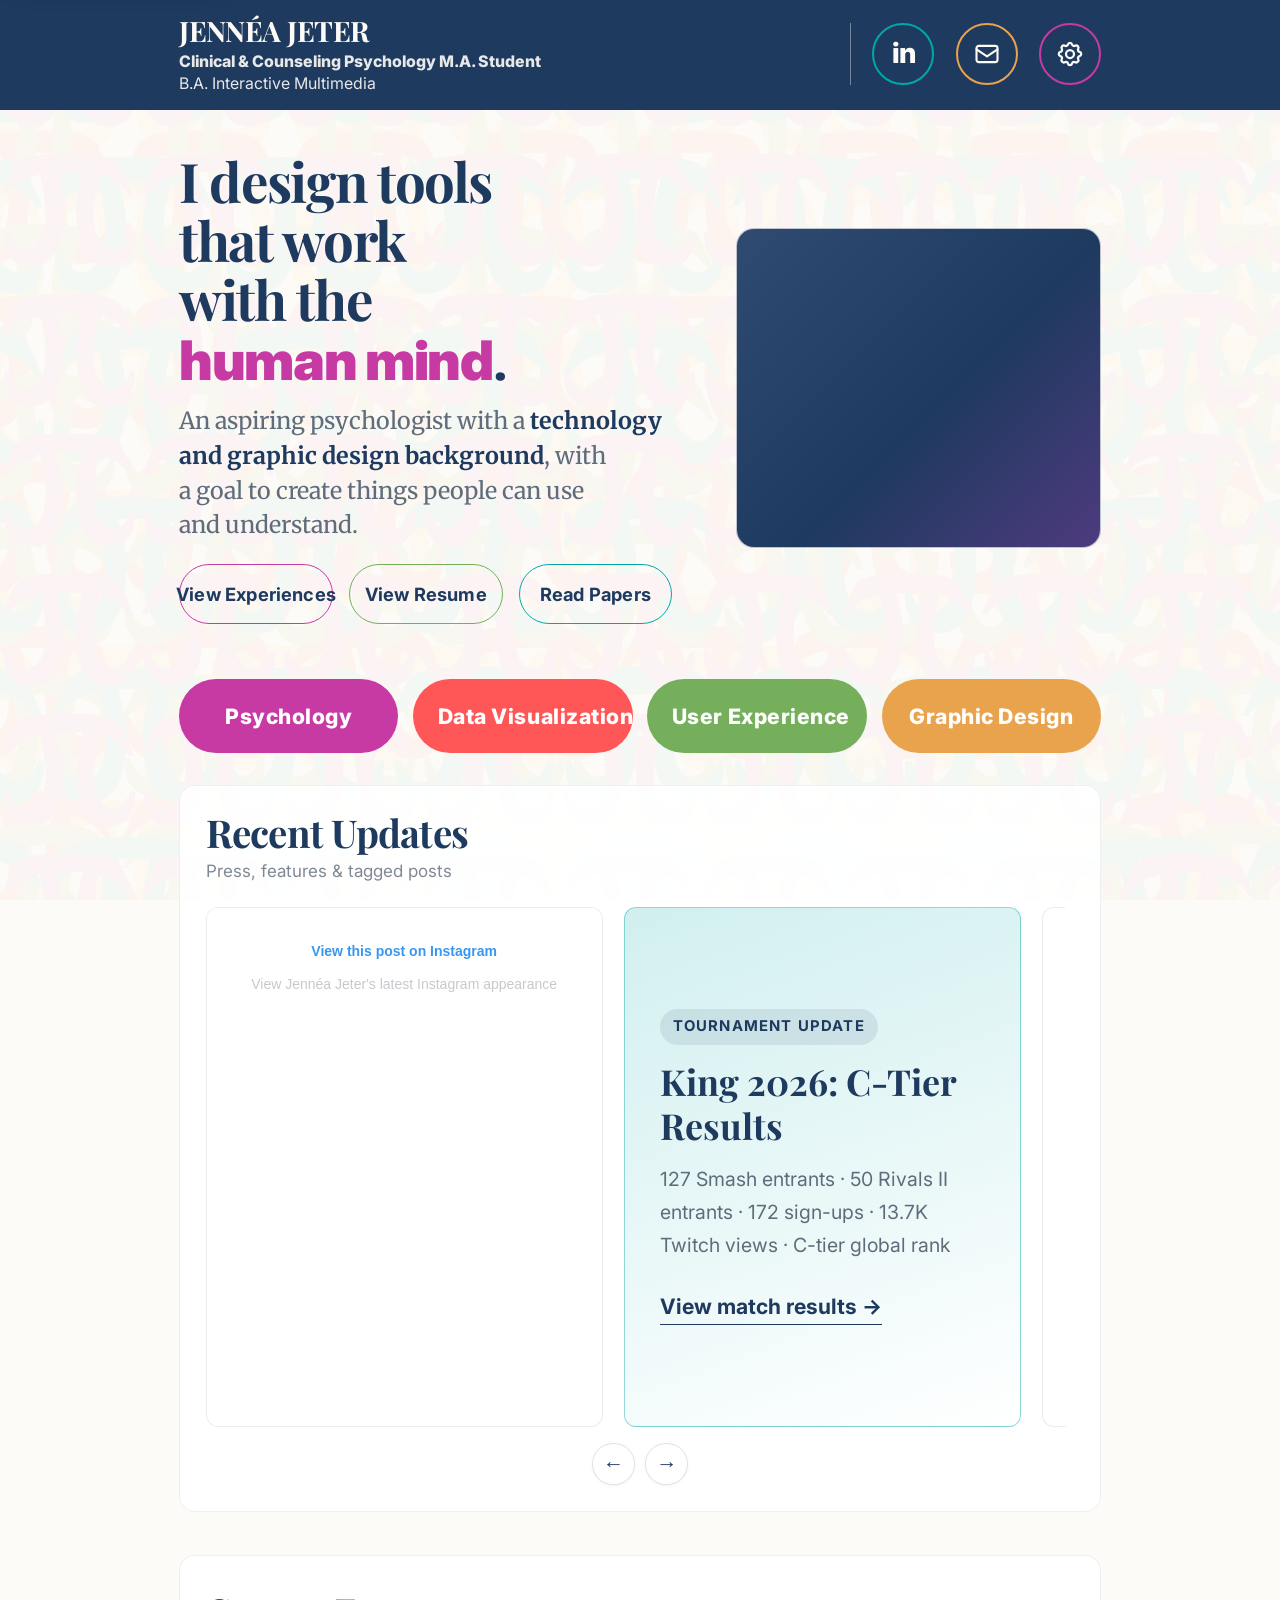
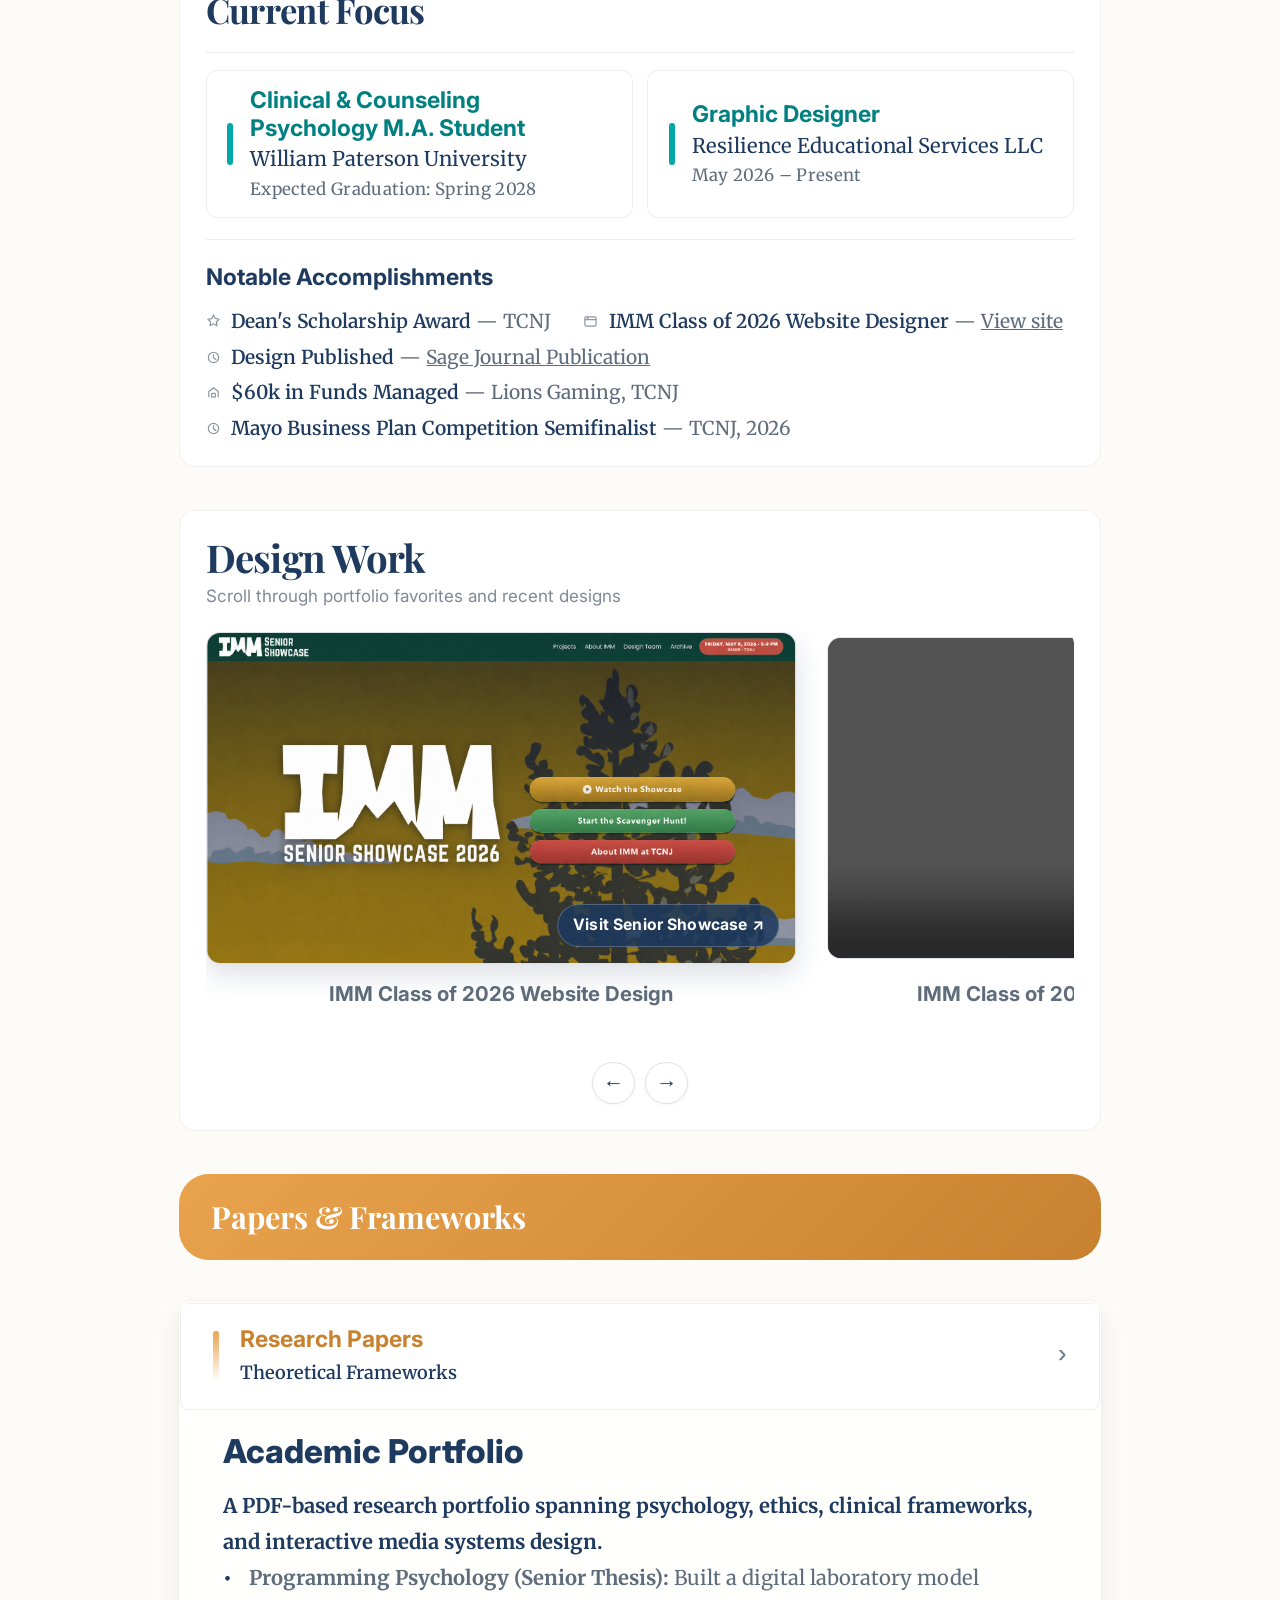
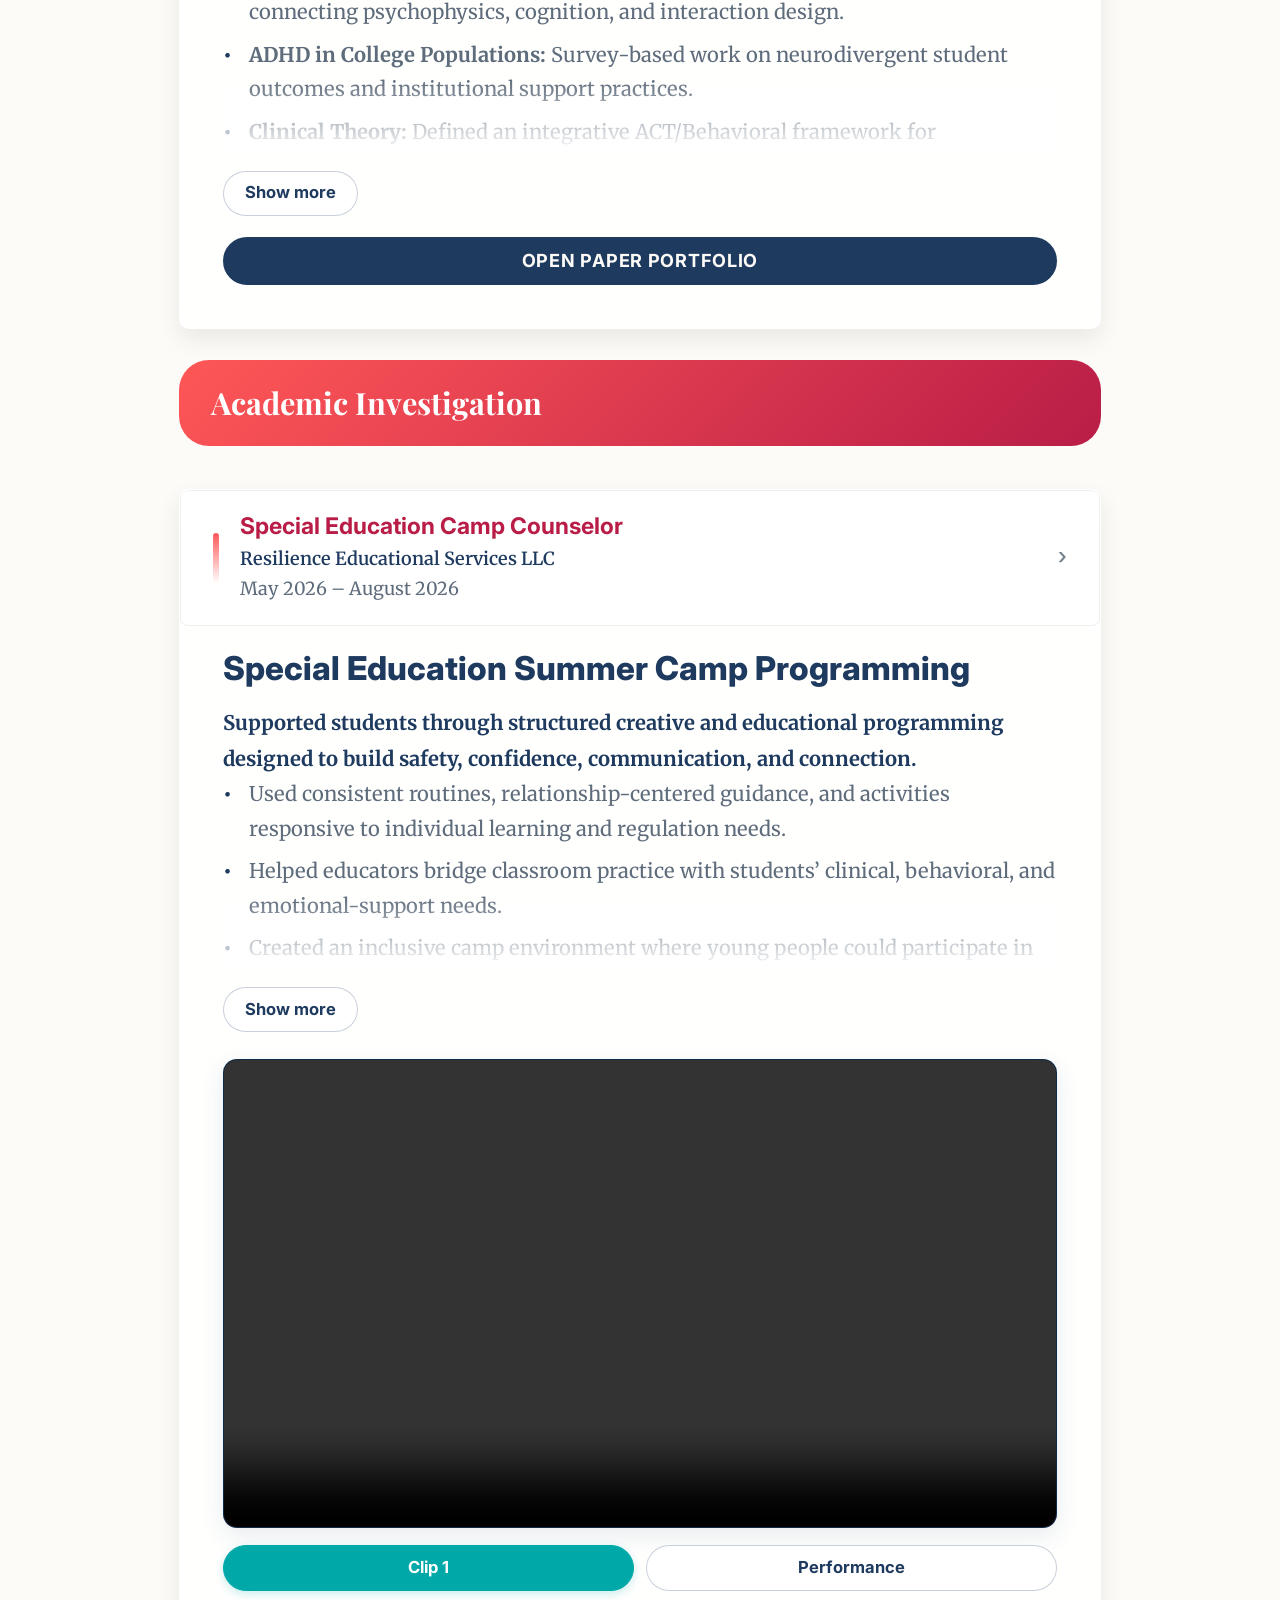
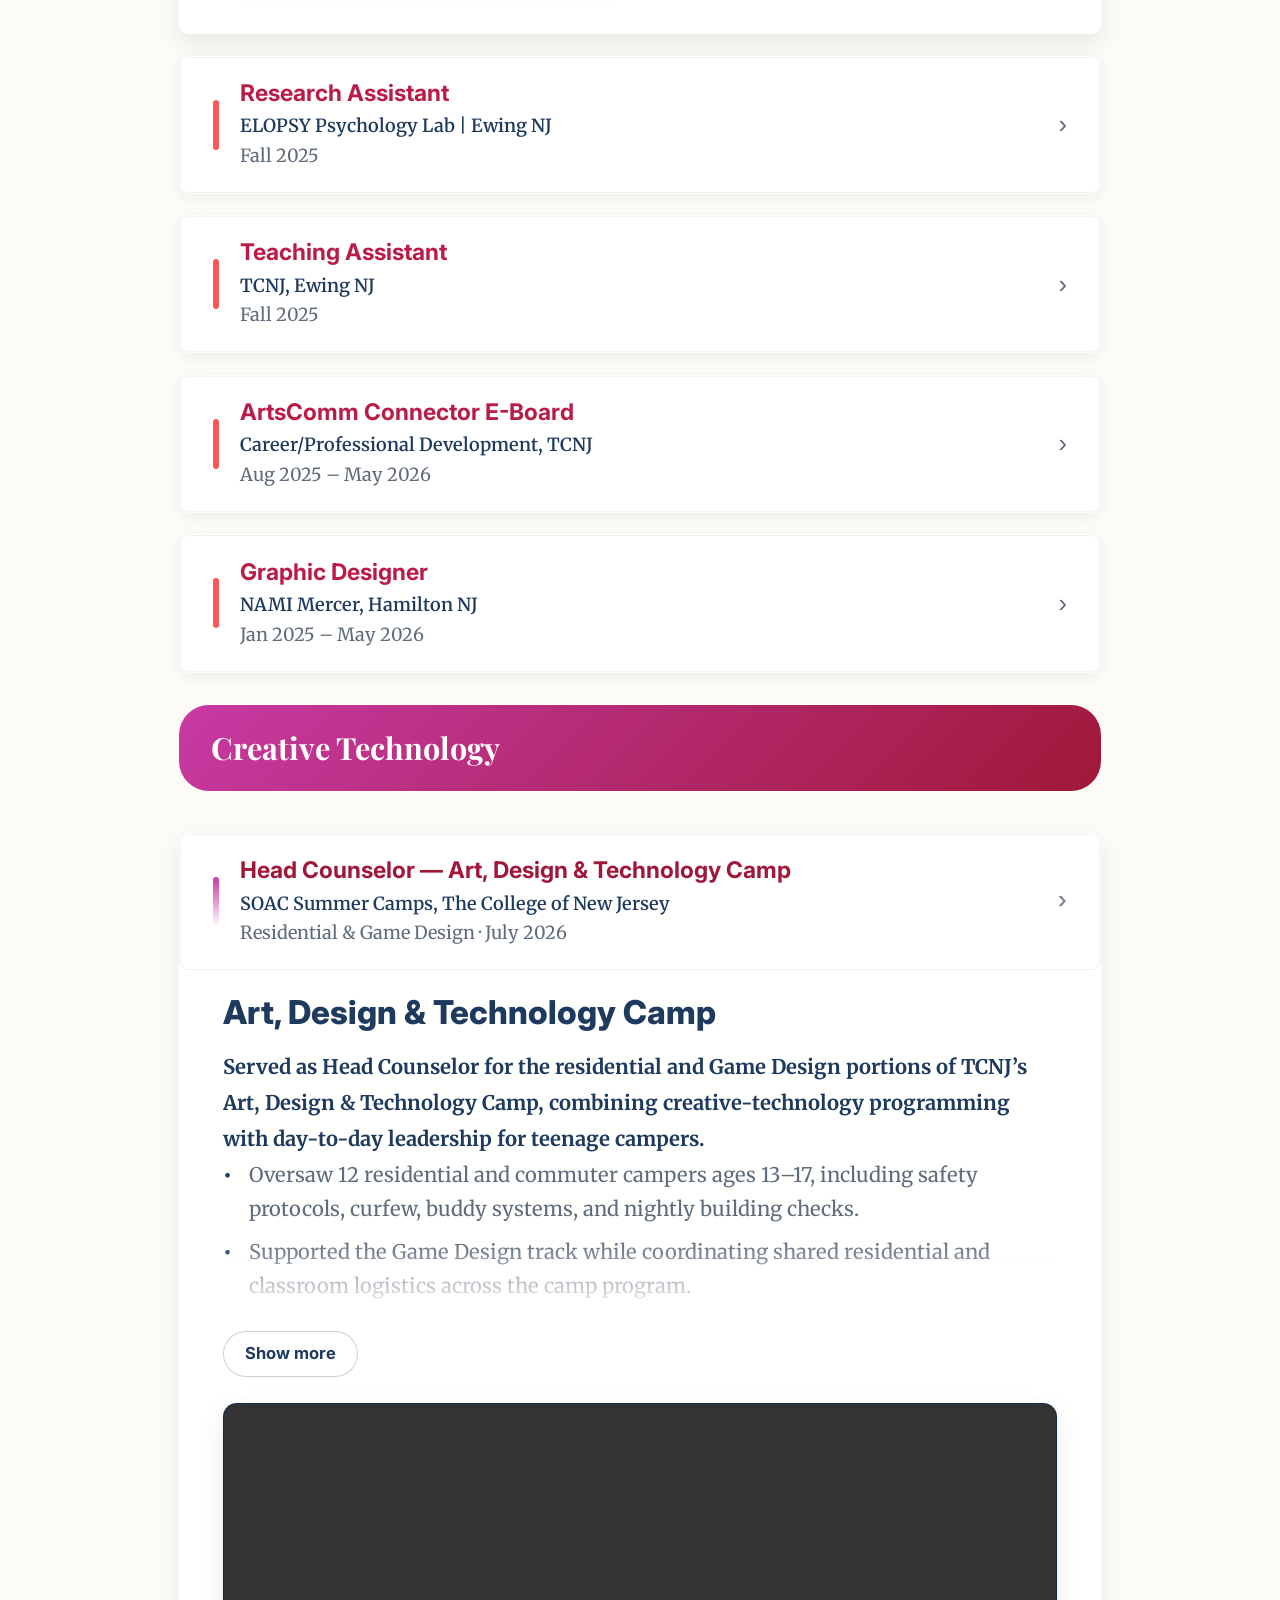
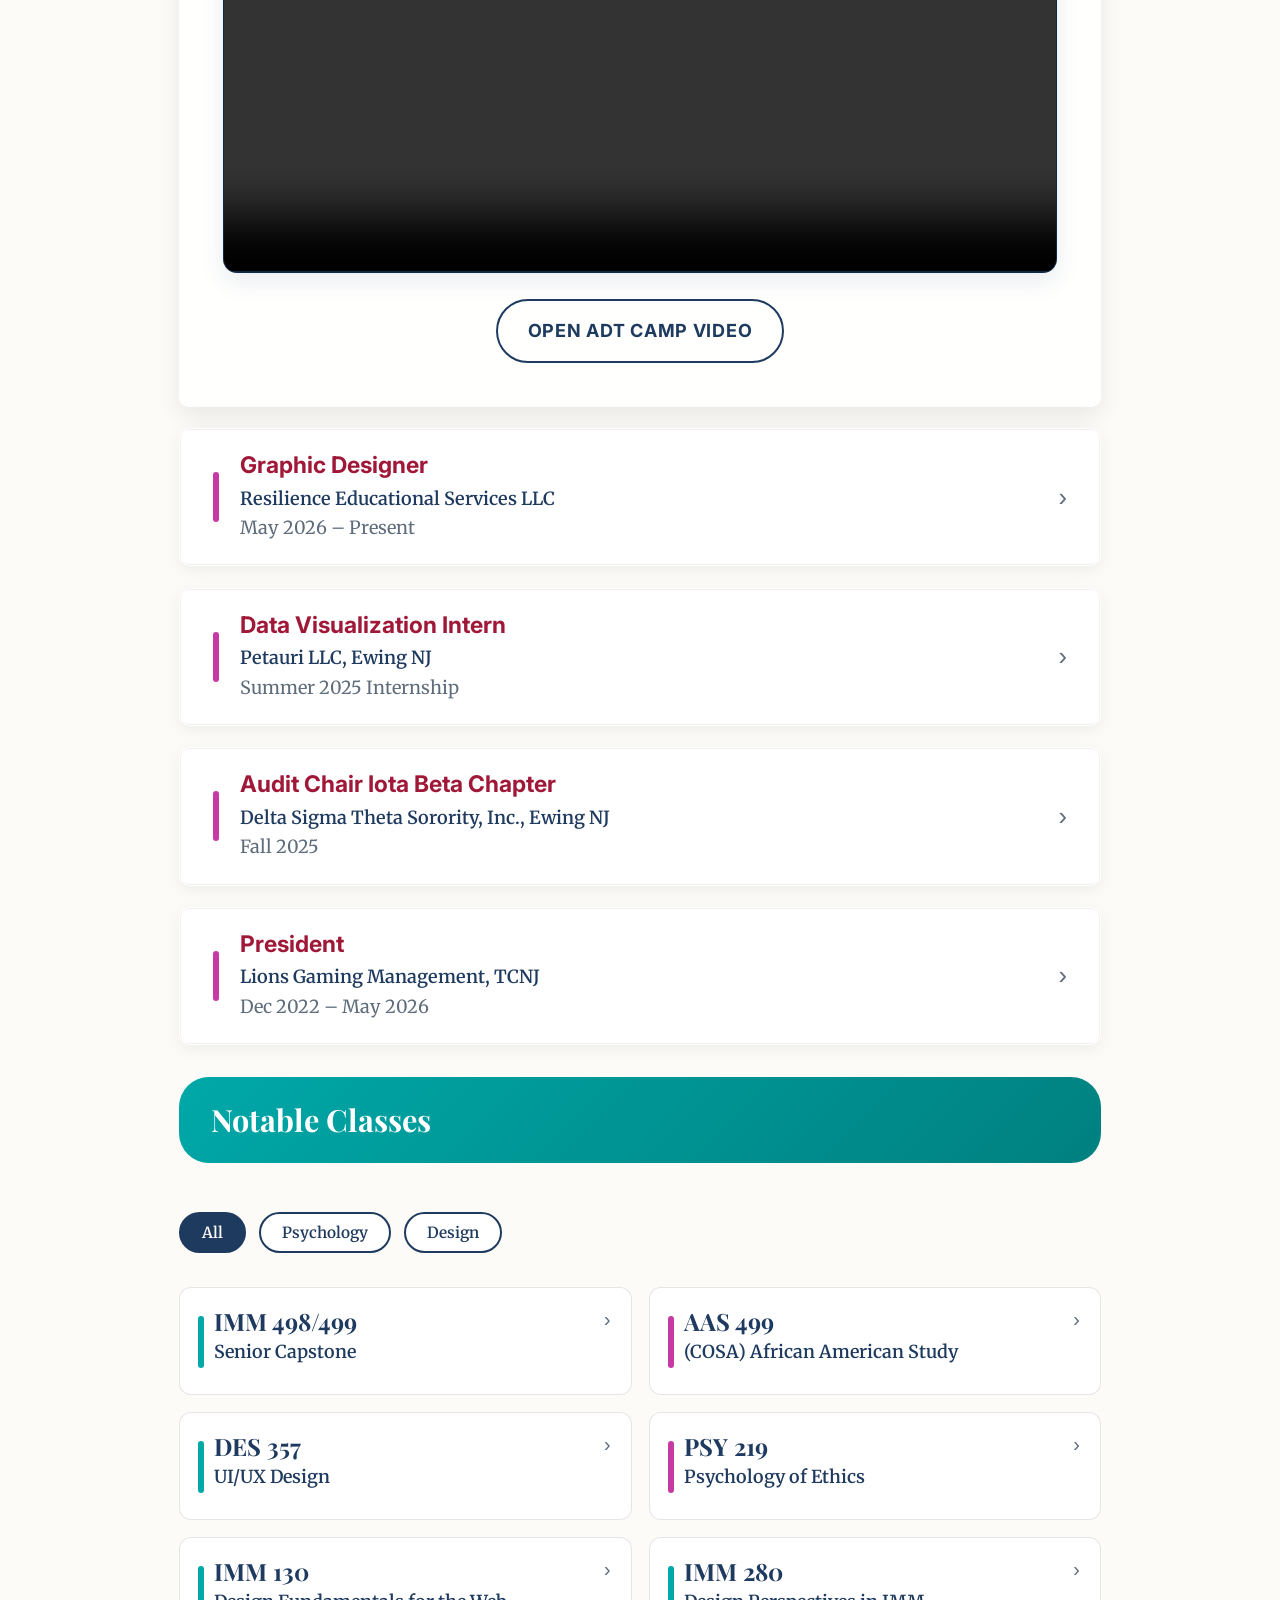
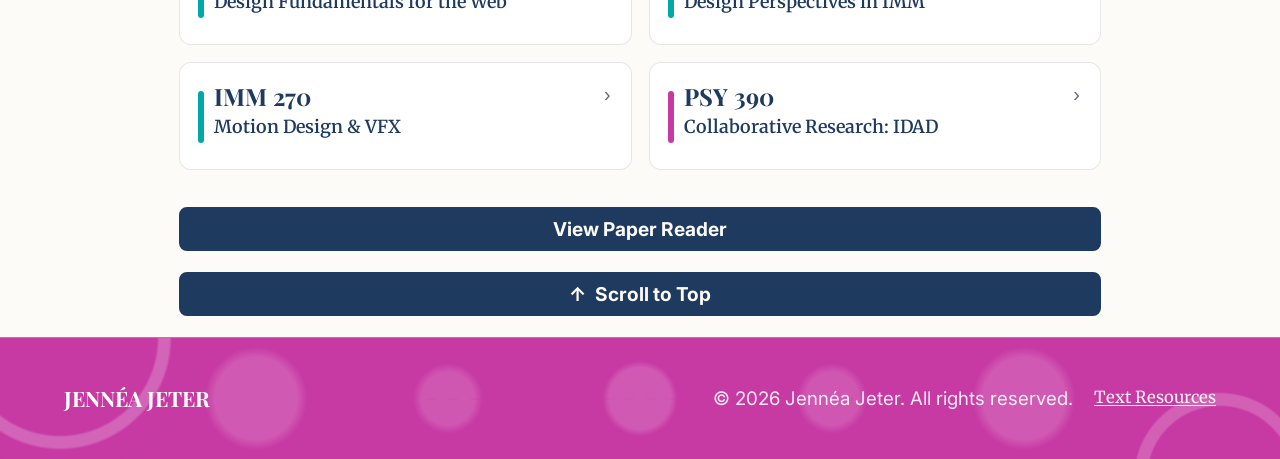
==== commit eebd27f2: "Update resume and video behavior" ====
--- a/index.html
+++ b/index.html
@@ -125,7 +125,7 @@
                                 </p>
                                 <div class="hero-actions">
                                     <button type="button" class="hero-btn hero-btn-primary" onclick="scrollToExperiences()">View Experiences</button>
-                                    <a href="uploads/JenneaJeter_Resume_Fall2026.pdf" target="_blank" rel="noopener" class="hero-btn hero-btn-secondary hero-btn-resume">View Resume</a>
+                                    <a href="uploads/JenneaJeter_DigitalMarketing_Resume.pdf" target="_blank" rel="noopener" class="hero-btn hero-btn-secondary hero-btn-resume">View Resume</a>
                                     <a href="papers.html" class="hero-btn hero-btn-secondary hero-btn-papers hero-btn-papers-row">Read Papers</a>
                                 </div>
                             </div>
@@ -319,7 +319,7 @@
                     <!-- SLIDE 2: IMM Class of 2026 Senior Showcase Ad -->
                     <div class="embed-slide">
                         <div class="embed-frame">
-                            <video controls preload="metadata" playsinline muted>
+                            <video controls preload="metadata" playsinline muted loop>
                                 <source src="uploads/IMM-Class-of-2026-Senior-Showcase-Ad.mp4" type="video/mp4">
                                 Your browser does not support embedded video.
                             </video>
@@ -330,7 +330,7 @@
                     <!-- SLIDE 3: King 2026 Results Video -->
                     <div class="embed-slide">
                         <div class="embed-frame">
-                            <video controls preload="metadata" playsinline muted>
+                            <video controls preload="metadata" playsinline muted loop>
                                 <source src="uploads/King-2026-Results.mp4" type="video/mp4">
                                 Your browser does not support embedded video.
                             </video>
@@ -387,7 +387,7 @@
                     <!-- CLOSING SLIDE: Art, Design & Technology Camp -->
                     <div class="embed-slide">
                         <div class="embed-frame">
-                            <video controls preload="metadata" playsinline muted>
+                            <video controls preload="metadata" playsinline muted loop>
                                 <source src="uploads/ADT-Game-Residential-Wrap-Up-2026.mp4" type="video/mp4">
                                 Your browser does not support embedded video.
                             </video>
@@ -492,7 +492,7 @@
                                             <li>Led weekly lab support on HTML/CSS structure, layout systems, and responsive styling best practices.</li>
                                             <li>Held office-hours debugging sessions and helped students translate wireframes into working page sections.</li>
                                             <li>Reinforced accessibility basics (semantic tags, heading hierarchy, alt text, and color contrast checks).</li>
-                                            <li>Curriculum: <a href="uploads/JenneaJeter_Resume_Fall2026.pdf" target="_blank" rel="noopener">View résumé</a></li>
+                                            <li>Curriculum: <a href="uploads/JenneaJeter_DigitalMarketing_Resume.pdf" target="_blank" rel="noopener">View résumé</a></li>
                                         </ul>
                                     </div>
                                 </div>
@@ -585,7 +585,7 @@
                                     <li>Created an inclusive camp environment where young people could participate in creative activities, practice social skills, and experience dependable adult support.</li>
                                 </ul>
                                 <div class="camp-video-gallery" aria-label="Resilience summer camp video gallery">
-                                    <video id="resilience-camp-player" class="portfolio-media portfolio-video" controls preload="metadata" playsinline muted autoplay>
+                                    <video id="resilience-camp-player" class="portfolio-media portfolio-video" controls preload="metadata" playsinline muted autoplay loop>
                                         <source src="uploads/Resilience-Camp-IMG-1239-web.mp4#t=13" type="video/mp4">
                                         Your browser does not support embedded video.
                                     </video>
@@ -719,7 +719,7 @@
                                     <li>Authored daily recap communications for 60+ families across Game Design, Comics, and Video Production tracks.</li>
                                     <li>Managed department-card purchases and led orientation planning covering safety and emergency procedures.</li>
                                 </ul>
-                                <video class="portfolio-media portfolio-video" controls preload="metadata" playsinline>
+                                <video class="portfolio-media portfolio-video" controls preload="metadata" playsinline muted loop>
                                     <source src="uploads/ADT-Game-Residential-Wrap-Up-2026.mp4" type="video/mp4">
                                     Your browser does not support embedded video.
                                 </video>
@@ -1989,6 +1989,58 @@
         // =========================================
         // NESTED ACCORDION LOGIC
         // =========================================
+        function suspendVideosWithin(container) {
+            container?.querySelectorAll('video').forEach((video) => {
+                if (!video.paused) video.dataset.resumeWhenVisible = 'true';
+                video.pause();
+                video.muted = true;
+                video.defaultMuted = true;
+            });
+        }
+
+        function resumeVisibleVideosWithin(container) {
+            container?.querySelectorAll('video').forEach((video) => {
+                const rect = video.getBoundingClientRect();
+                const visibleHeight = Math.min(rect.bottom, window.innerHeight) - Math.max(rect.top, 0);
+                const sufficientlyVisible = visibleHeight > Math.min(80, rect.height * 0.25);
+                if (!sufficientlyVisible || (!video.autoplay && video.dataset.resumeWhenVisible !== 'true')) return;
+                video.muted = true;
+                video.defaultMuted = true;
+                video.play().catch(() => {});
+                delete video.dataset.resumeWhenVisible;
+            });
+        }
+
+        function initializePortfolioVideoLifecycle() {
+            const videos = document.querySelectorAll('video');
+            videos.forEach((video) => {
+                video.loop = true;
+                video.addEventListener('ended', () => {
+                    video.currentTime = 0;
+                    video.play().catch(() => {});
+                });
+            });
+
+            const observer = new IntersectionObserver((entries) => {
+                entries.forEach((entry) => {
+                    const video = entry.target;
+                    if (!entry.isIntersecting || entry.intersectionRatio < 0.25) {
+                        if (!video.paused) video.dataset.resumeWhenVisible = 'true';
+                        video.pause();
+                        video.muted = true;
+                        video.defaultMuted = true;
+                    } else if (video.autoplay || video.dataset.resumeWhenVisible === 'true') {
+                        video.muted = true;
+                        video.defaultMuted = true;
+                        video.play().catch(() => {});
+                        delete video.dataset.resumeWhenVisible;
+                    }
+                });
+            }, { threshold: [0, 0.25, 0.6] });
+
+            videos.forEach((video) => observer.observe(video));
+        }
+
         // Nested accordions: single-open behavior
         function toggleNested(key, options = {}) {
             let item = document.querySelector(`#card-${key}`);
@@ -2005,6 +2057,7 @@
             // Keep other portfolio sections stable; only close a sibling role in this group.
             (accordion?.querySelectorAll('.nested-item.open') || []).forEach(other => {
                 if (other !== item) {
+                    suspendVideosWithin(other);
                     other.classList.remove('open');
                     const otherIcon = other.querySelector('.nested-icon');
                     if (otherIcon) otherIcon.textContent = '›';
@@ -2012,11 +2065,13 @@
             });
 
             if (isOpen) {
+                suspendVideosWithin(item);
                 item.classList.remove('open');
                 if (icon) icon.textContent = '›';
             } else {
                 item.classList.add('open');
                 if (icon) icon.textContent = '‹';
+                requestAnimationFrame(() => resumeVisibleVideosWithin(item));
                 if (!skipAutoScroll) {
                     // Preserve the clicked card's viewport position before the
                     // browser paints the sibling-card layout change.
@@ -3118,6 +3173,7 @@
             initializeCampVideo();
             syncGalleryPositionIndicators();
             initializeEmbedCarousel();
+            initializePortfolioVideoLifecycle();
             initializeClassCardsDefaultState();
             bindTouchpadCarouselScrolling();
             syncMobileNavActionsToScroll();
--- a/style.css
+++ b/style.css
@@ -1910,7 +1910,7 @@
     .nav-actions {
         max-height: 48px;
         opacity: 1;
-        overflow: hidden;
+        overflow: visible;
         transform: none;
         transition: none;
     }
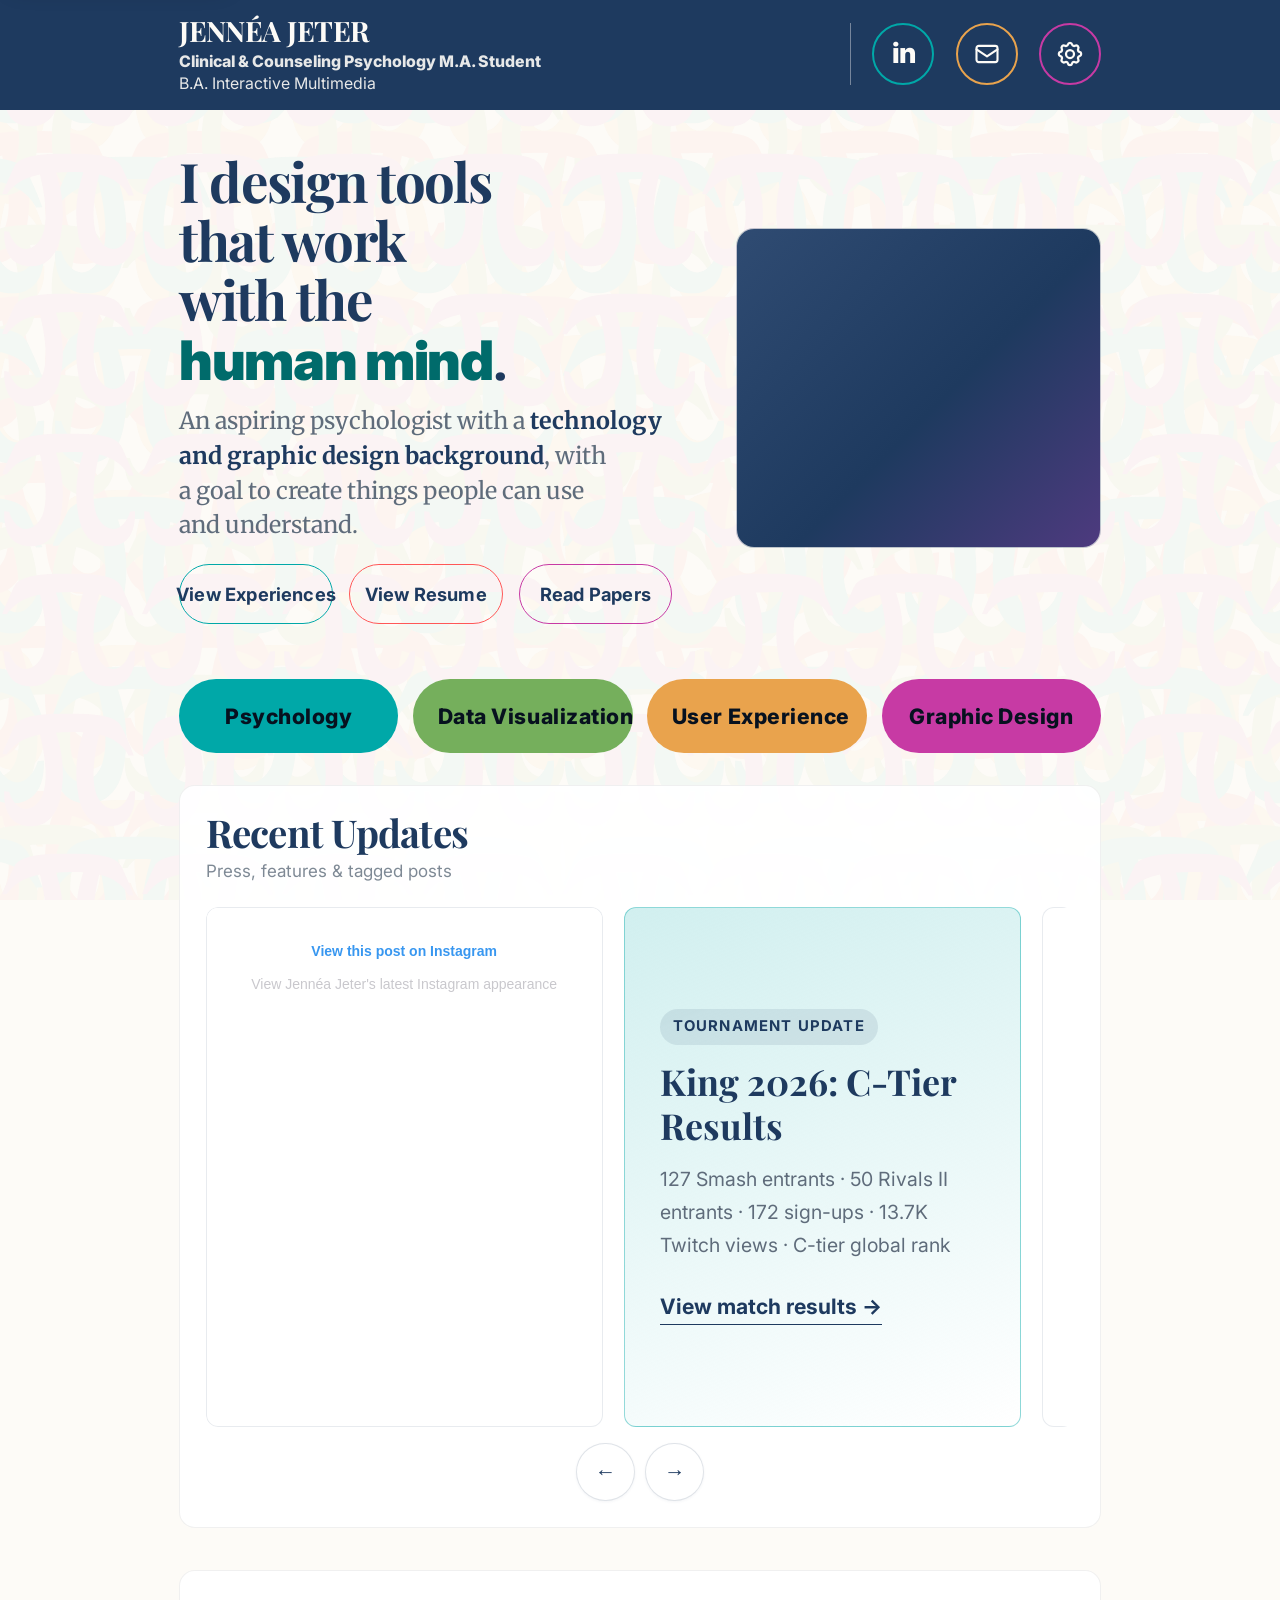
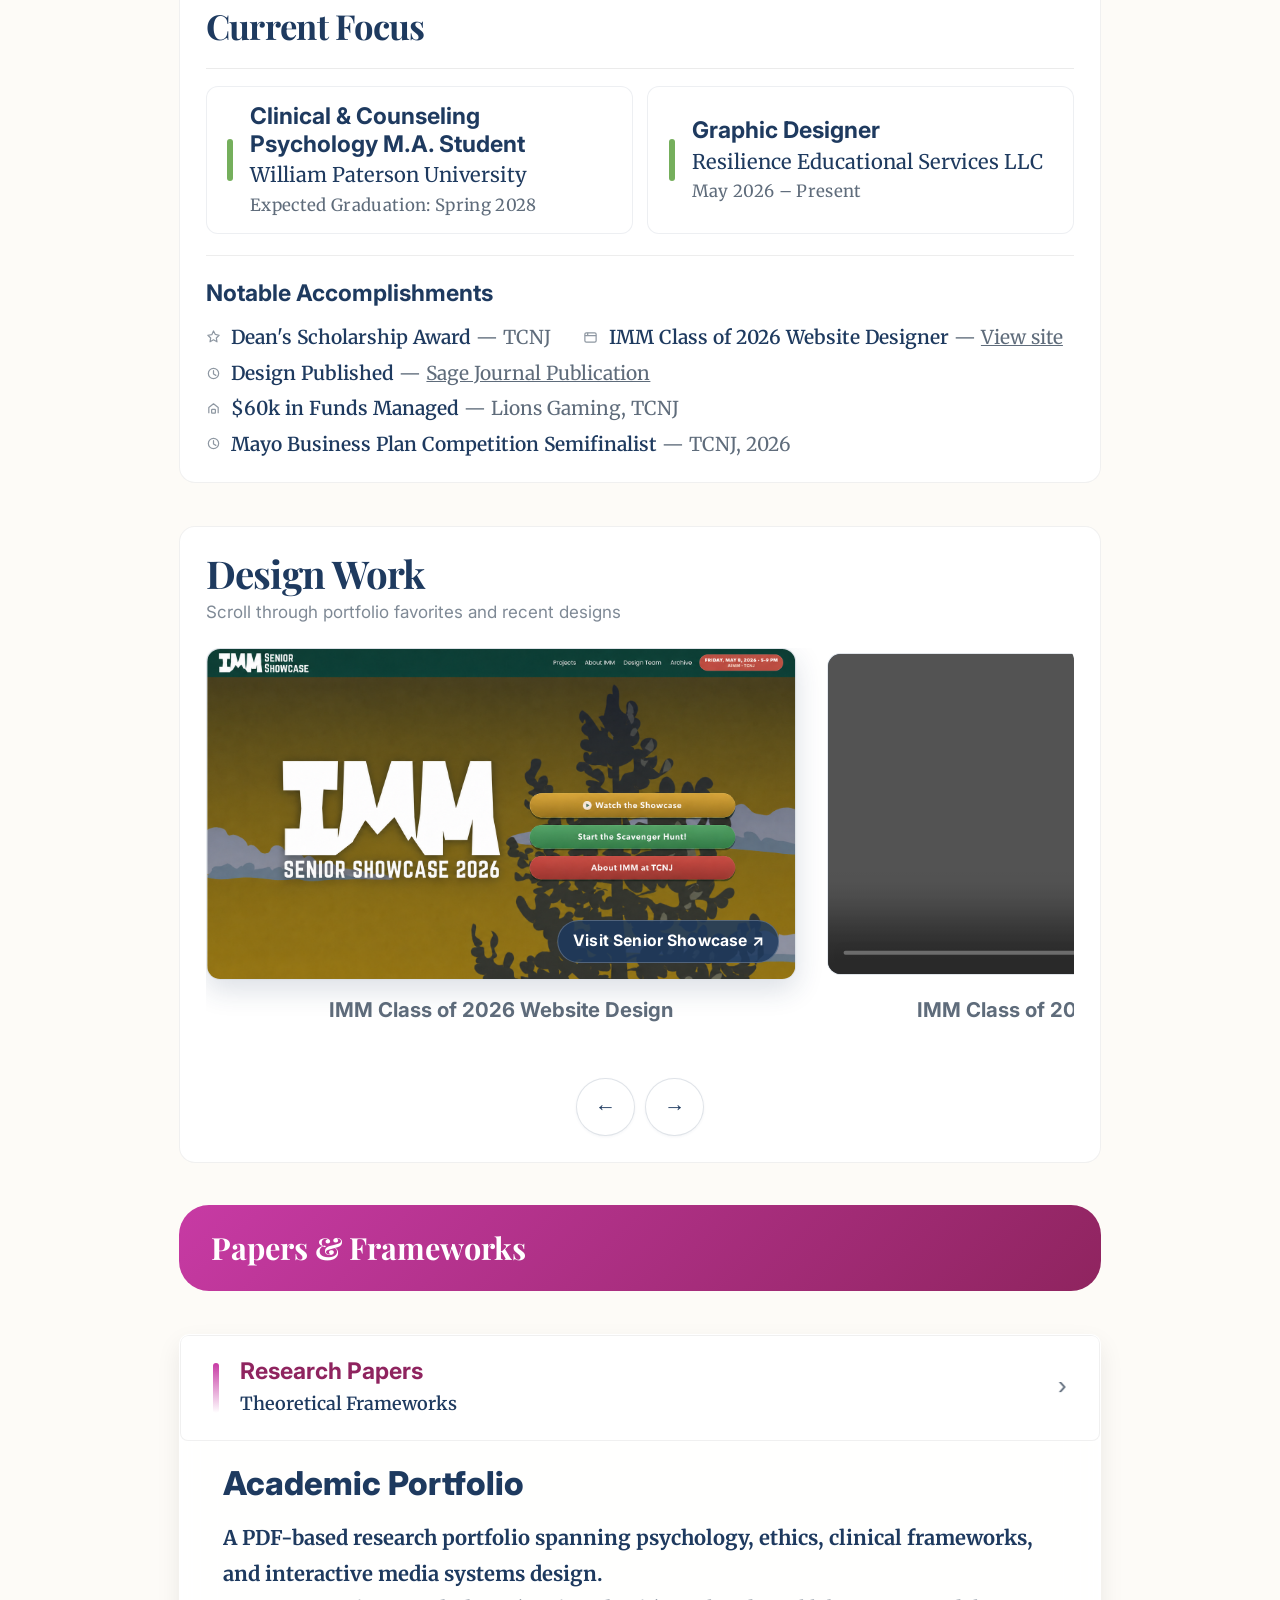
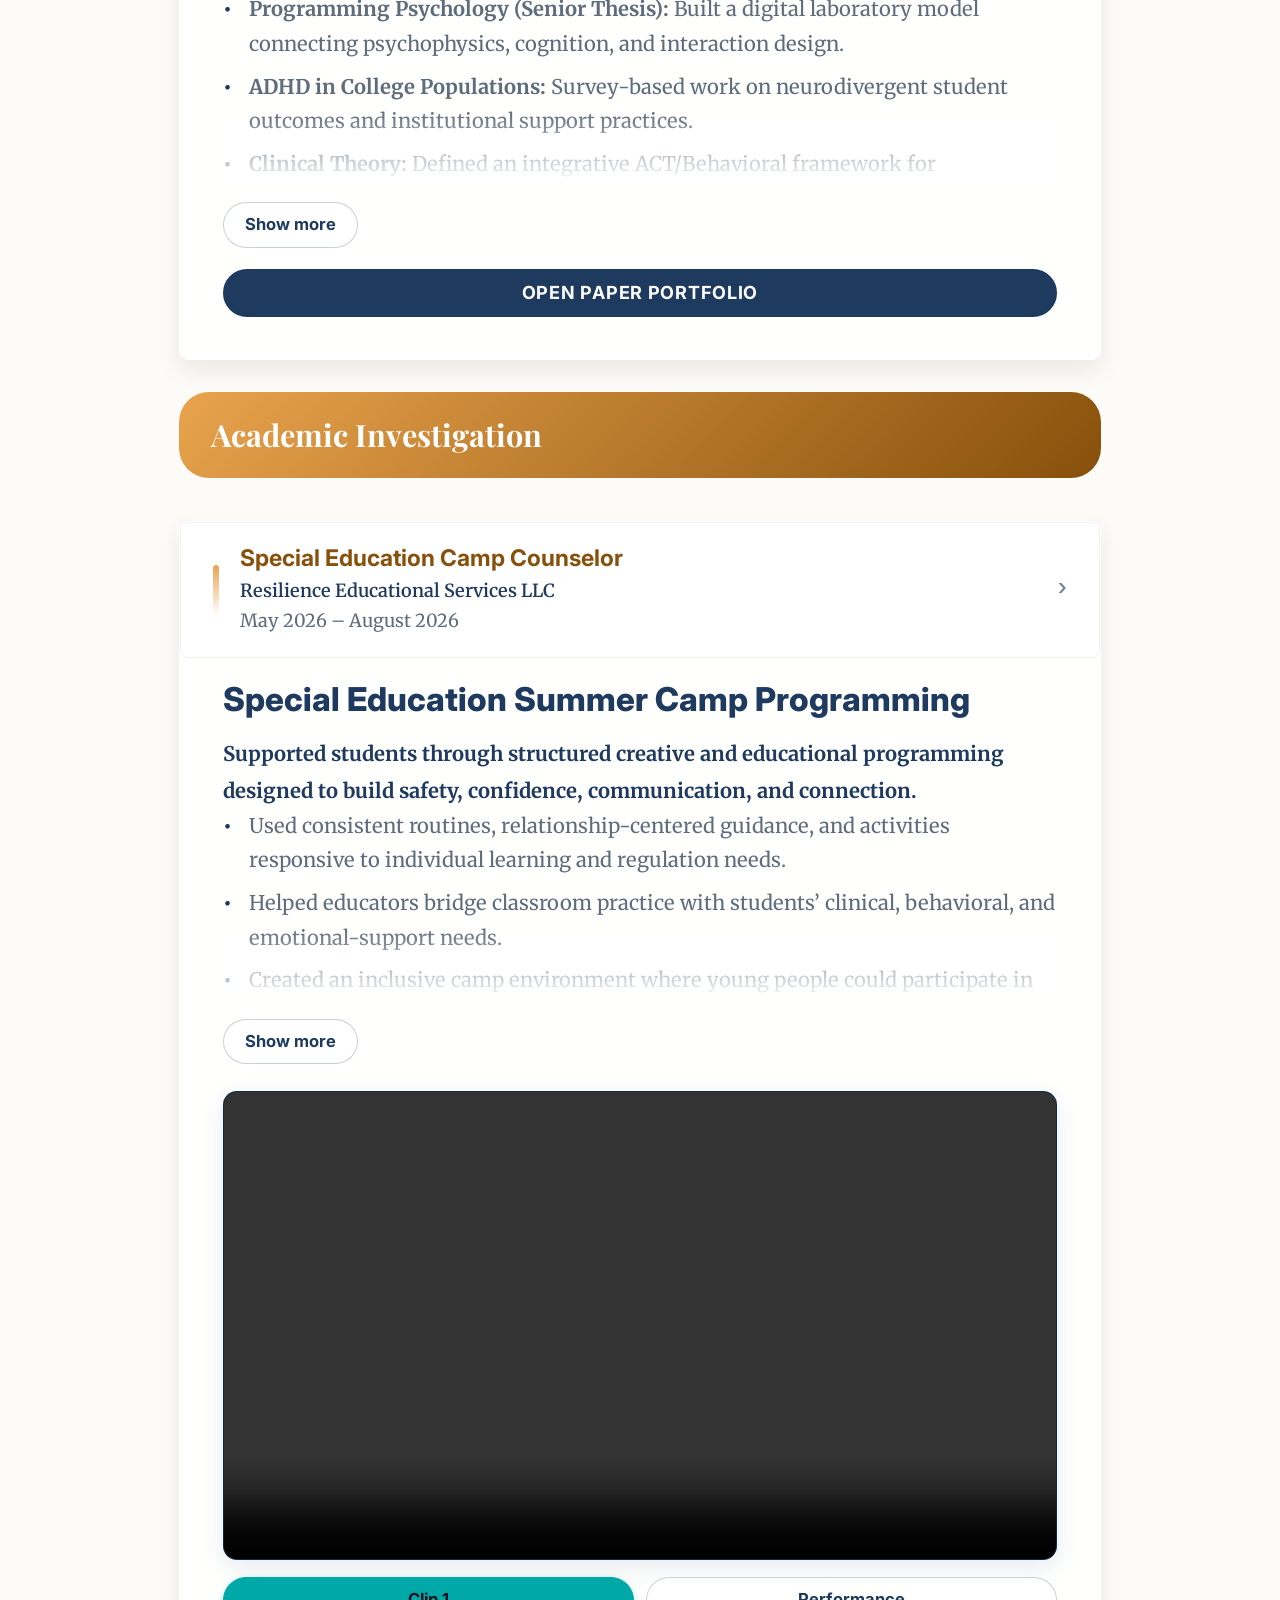
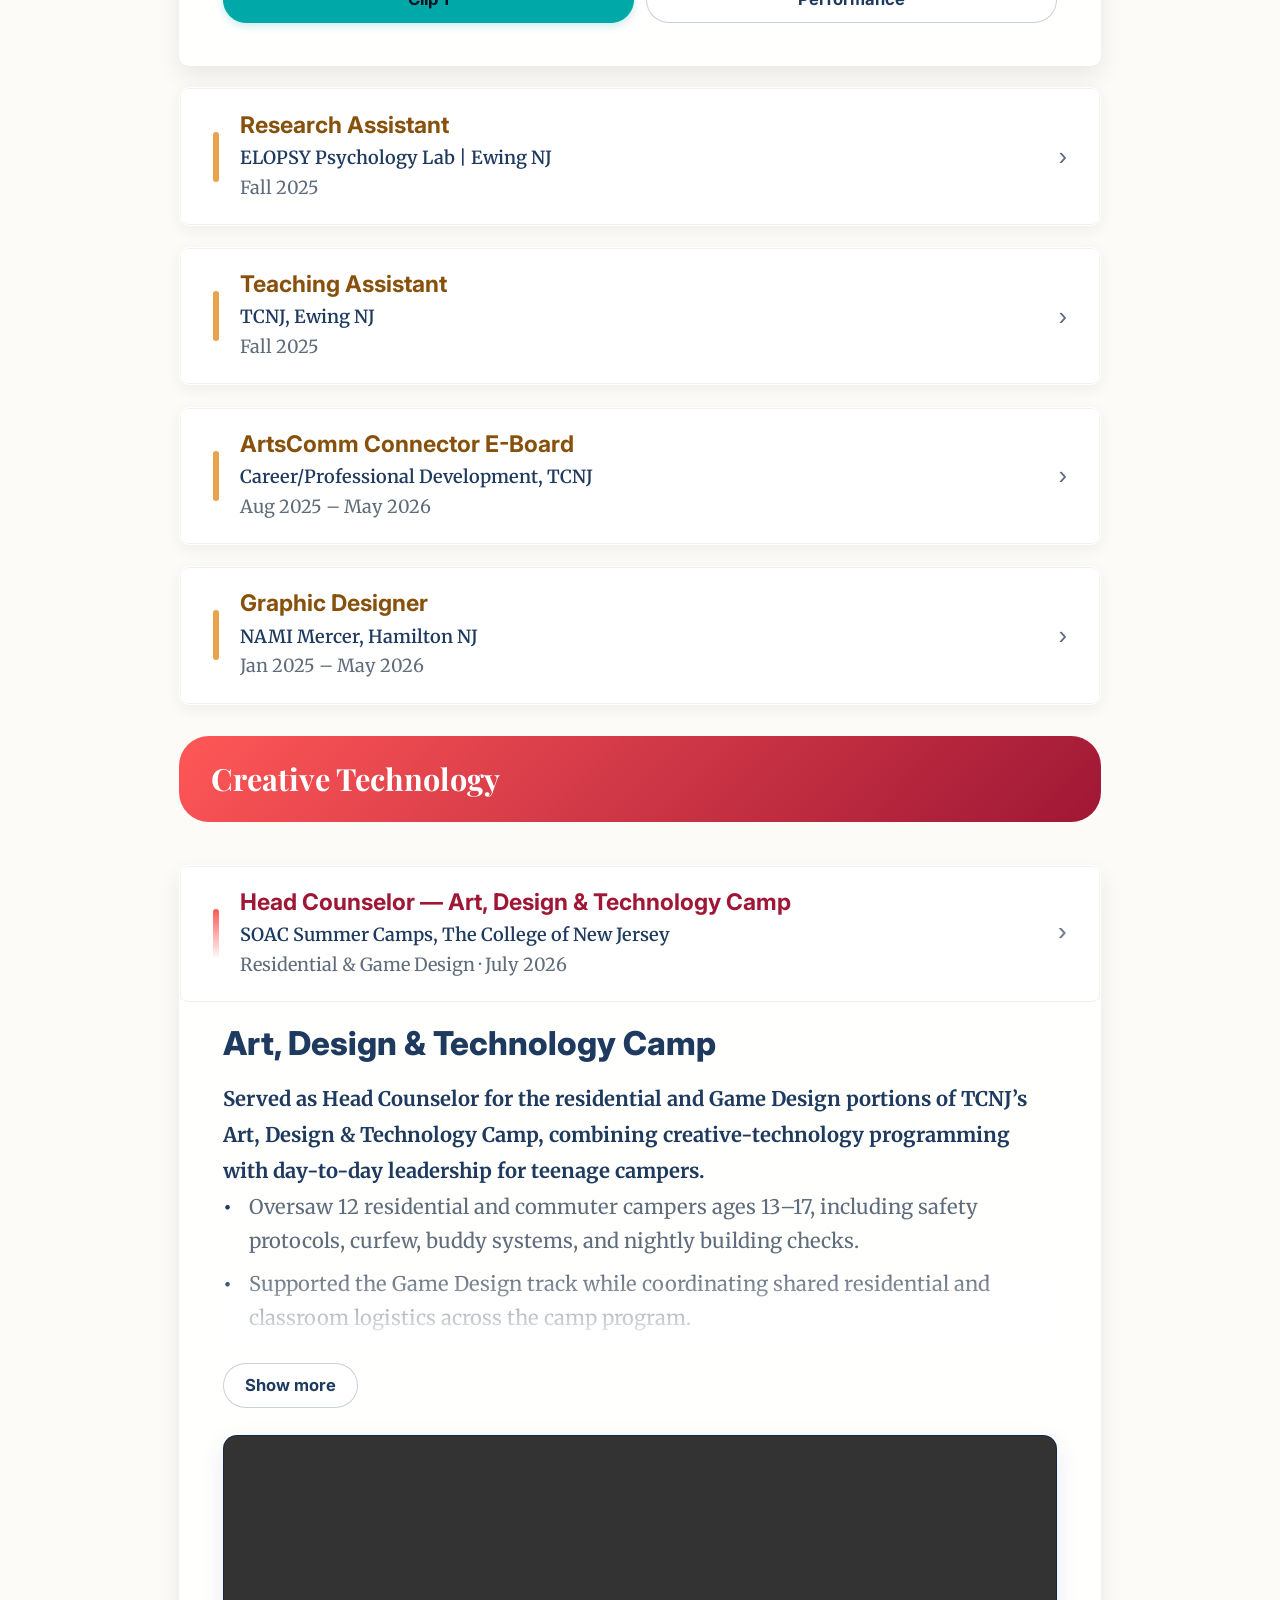
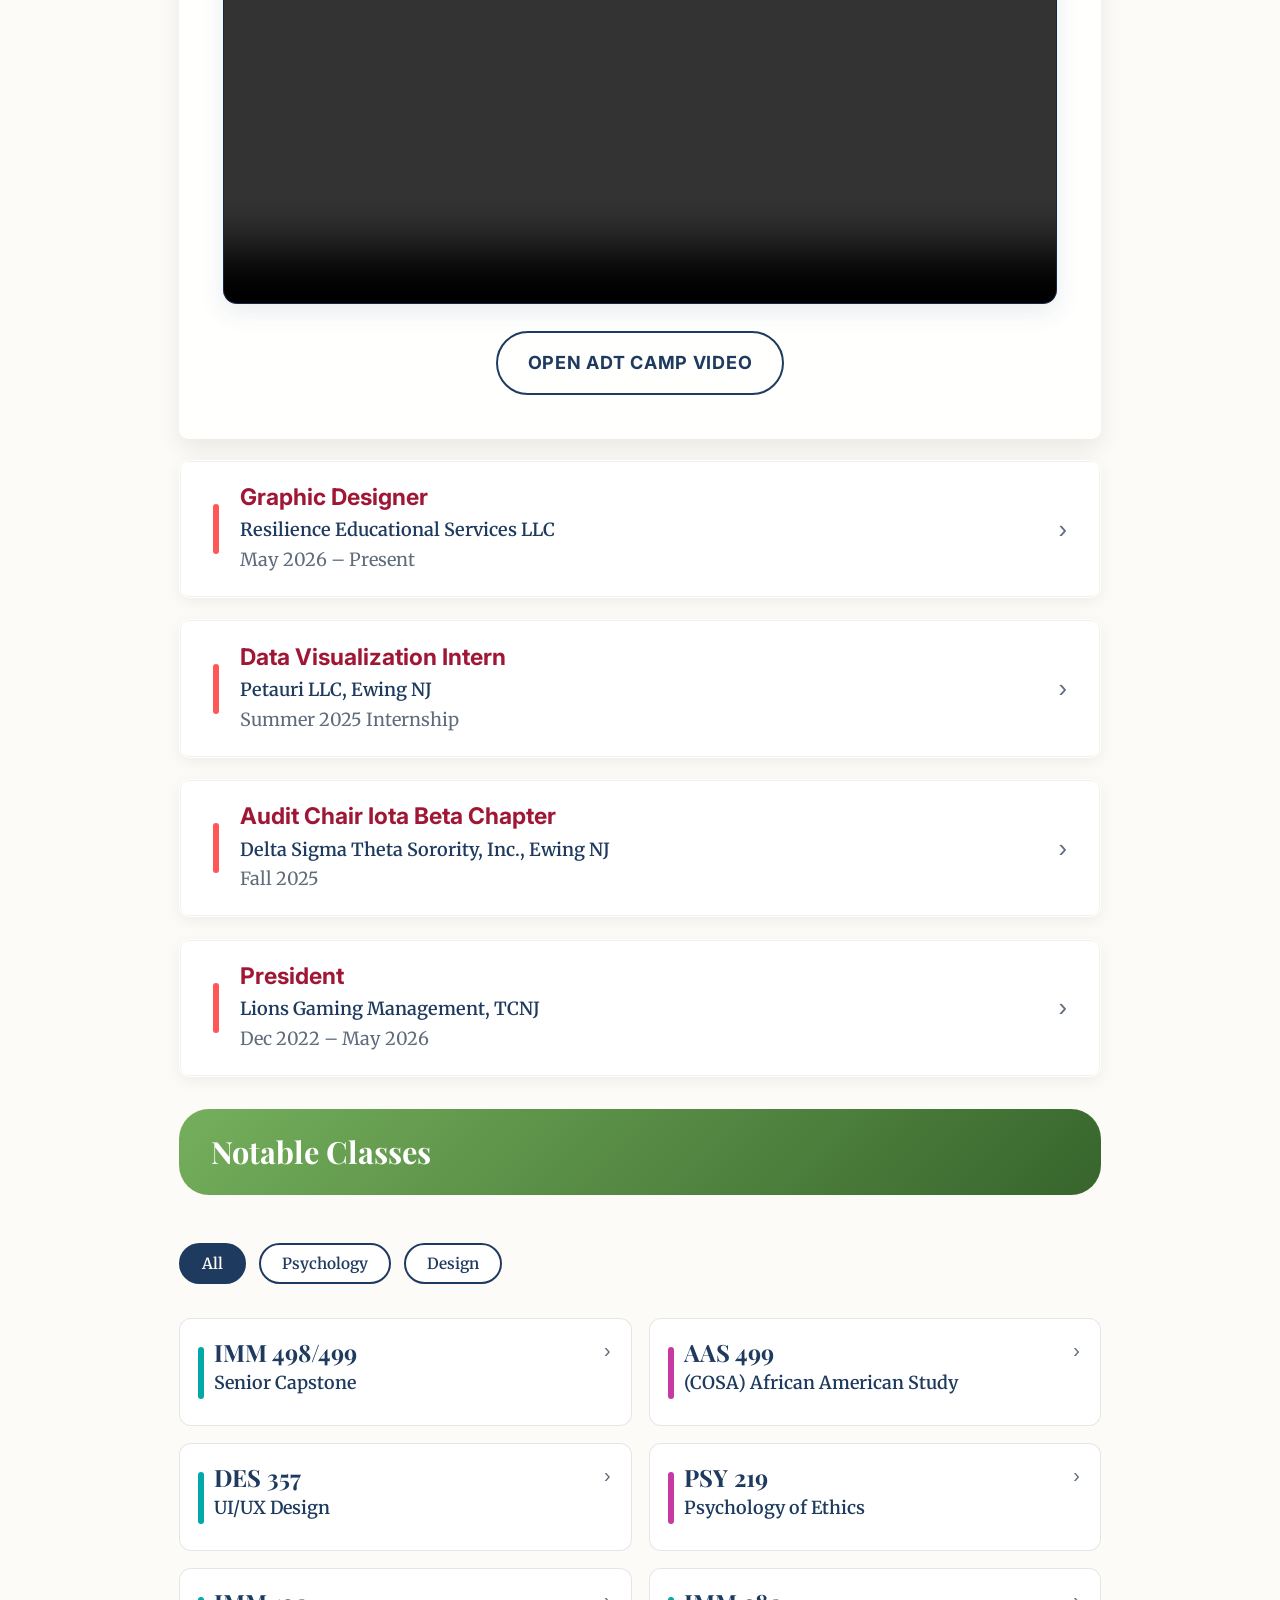
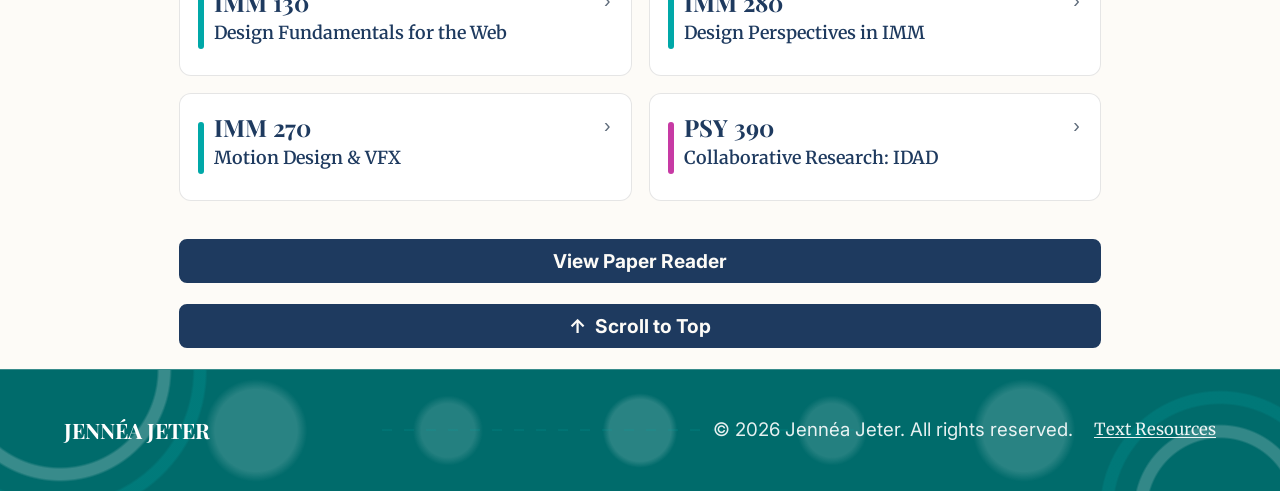
==== commit b3b3ff81: "Improve responsive accessibility and controls" ====
--- a/index.html
+++ b/index.html
@@ -227,11 +227,11 @@
                     <div class="appearances-card appearances-card--social">
                         <blockquote class="instagram-media" data-instgrm-captioned data-instgrm-permalink="https://www.instagram.com/p/DZqDVlTROBJ/?utm_source=ig_embed&amp;utm_campaign=loading" data-instgrm-version="14" style="background:#FFF;border:0;border-radius:3px;box-shadow:0 0 1px 0 rgba(0,0,0,0.5),0 1px 10px 0 rgba(0,0,0,0.15);margin:1px;max-width:540px;min-width:326px;padding:0;width:99.375%;width:calc(100% - 2px)">
                             <div style="padding:16px;">
-                                <a href="https://www.instagram.com/p/DZqDVlTROBJ/?utm_source=ig_embed&amp;utm_campaign=loading" style="background:#FFFFFF;line-height:0;padding:0;text-align:center;text-decoration:none;width:100%" target="_blank">
+                                <a href="https://www.instagram.com/p/DZqDVlTROBJ/?utm_source=ig_embed&amp;utm_campaign=loading" style="background:#FFFFFF;line-height:0;padding:0;text-align:center;text-decoration:none;width:100%" target="_blank" rel="noopener">
                                     <div style="color:#3897f0;font-family:Arial,sans-serif;font-size:14px;font-style:normal;font-weight:550;line-height:18px;padding-top:18px">View this post on Instagram</div>
                                 </a>
                                 <p style="color:#c9c8cd;font-family:Arial,sans-serif;font-size:14px;line-height:17px;margin-bottom:0;margin-top:8px;overflow:hidden;padding:8px 0 7px;text-align:center;text-overflow:ellipsis;white-space:nowrap">
-                                    <a href="https://www.instagram.com/p/DZqDVlTROBJ/?utm_source=ig_embed&amp;utm_campaign=loading" style="color:#c9c8cd;font-family:Arial,sans-serif;font-size:14px;font-style:normal;font-weight:normal;line-height:17px;text-decoration:none" target="_blank">View Jennéa Jeter's latest Instagram appearance</a>
+                                    <a href="https://www.instagram.com/p/DZqDVlTROBJ/?utm_source=ig_embed&amp;utm_campaign=loading" style="color:#c9c8cd;font-family:Arial,sans-serif;font-size:14px;font-style:normal;font-weight:normal;line-height:17px;text-decoration:none" target="_blank" rel="noopener">View Jennéa Jeter's latest Instagram appearance</a>
                                 </p>
                             </div>
                         </blockquote>
@@ -319,7 +319,7 @@
                     <!-- SLIDE 2: IMM Class of 2026 Senior Showcase Ad -->
                     <div class="embed-slide">
                         <div class="embed-frame">
-                            <video controls preload="metadata" playsinline muted loop>
+                            <video controls preload="metadata" playsinline muted loop aria-label="IMM Class of 2026 Senior Showcase advertisement">
                                 <source src="uploads/IMM-Class-of-2026-Senior-Showcase-Ad.mp4" type="video/mp4">
                                 Your browser does not support embedded video.
                             </video>
@@ -330,7 +330,7 @@
                     <!-- SLIDE 3: King 2026 Results Video -->
                     <div class="embed-slide">
                         <div class="embed-frame">
-                            <video controls preload="metadata" playsinline muted loop>
+                            <video controls preload="metadata" playsinline muted loop aria-label="King 2026 results video">
                                 <source src="uploads/King-2026-Results.mp4" type="video/mp4">
                                 Your browser does not support embedded video.
                             </video>
@@ -387,7 +387,7 @@
                     <!-- CLOSING SLIDE: Art, Design & Technology Camp -->
                     <div class="embed-slide">
                         <div class="embed-frame">
-                            <video controls preload="metadata" playsinline muted loop>
+                            <video controls preload="metadata" playsinline muted loop aria-label="Art, Design and Technology Camp closing video">
                                 <source src="uploads/ADT-Game-Residential-Wrap-Up-2026.mp4" type="video/mp4">
                                 Your browser does not support embedded video.
                             </video>
@@ -425,7 +425,7 @@
                             <div class="inner">
                                 <span class="nested-indicator"></span>
                                 <div class="nested-left">
-                                    <h4 class="nested-role-title">Research Assistant</h4>
+                                    <h3 class="nested-role-title">Research Assistant</h3>
                                     <p class="nested-role-meta">ELOPSY Psychology Lab | Ewing NJ<br><span class="nested-term">Fall 2025</span></p>
                                 </div>
                                 <span class="nested-icon">›</span>
@@ -451,7 +451,7 @@
                             <div class="inner">
                                 <span class="nested-indicator"></span>
                                 <div class="nested-left">
-                                    <h4 class="nested-role-title">Teaching Assistant</h4>
+                                    <h3 class="nested-role-title">Teaching Assistant</h3>
                                     <p class="nested-role-meta">TCNJ, Ewing NJ<br><span class="nested-term">Fall 2025</span></p>
                                 </div>
                                 <span class="nested-icon">›</span>
@@ -545,7 +545,7 @@
                             <div class="inner">
                                 <span class="nested-indicator"></span>
                                 <div class="nested-left">
-                                    <h4 class="nested-role-title">ArtsComm Connector E-Board</h4>
+                                    <h3 class="nested-role-title">ArtsComm Connector E-Board</h3>
                                     <p class="nested-role-meta">Career/Professional Development, TCNJ<br><span class="nested-term">Aug 2025 &ndash; May 2026</span></p>
                                 </div>
                                 <span class="nested-icon">›</span>
@@ -569,7 +569,7 @@
                             <div class="inner">
                                 <span class="nested-indicator"></span>
                                 <div class="nested-left">
-                                    <h4 class="nested-role-title">Special Education Camp Counselor</h4>
+                                    <h3 class="nested-role-title">Special Education Camp Counselor</h3>
                                     <p class="nested-role-meta">Resilience Educational Services LLC<br><span class="nested-term">May 2026 – August 2026</span></p>
                                 </div>
                                 <span class="nested-icon">›</span>
@@ -585,7 +585,7 @@
                                     <li>Created an inclusive camp environment where young people could participate in creative activities, practice social skills, and experience dependable adult support.</li>
                                 </ul>
                                 <div class="camp-video-gallery" aria-label="Resilience summer camp video gallery">
-                                    <video id="resilience-camp-player" class="portfolio-media portfolio-video" controls preload="metadata" playsinline muted autoplay loop>
+                                    <video id="resilience-camp-player" class="portfolio-media portfolio-video" controls preload="metadata" playsinline muted autoplay loop aria-label="Resilience summer camp video">
                                         <source src="uploads/Resilience-Camp-IMG-1239-web.mp4#t=13" type="video/mp4">
                                         Your browser does not support embedded video.
                                     </video>
@@ -603,7 +603,7 @@
                             <div class="inner">
                                 <span class="nested-indicator"></span>
                                 <div class="nested-left">
-                                    <h4 class="nested-role-title">Graphic Designer</h4>
+                                    <h3 class="nested-role-title">Graphic Designer</h3>
                                     <p class="nested-role-meta">NAMI Mercer, Hamilton NJ<br><span class="nested-term">Jan 2025 – May 2026</span></p>
                                 </div>
                                 <span class="nested-icon">›</span>
@@ -662,7 +662,7 @@
                             <div class="inner">
                                 <span class="nested-indicator"></span>
                                 <div class="nested-left">
-                                    <h4 class="nested-role-title">Research Papers</h4>
+                                    <h3 class="nested-role-title">Research Papers</h3>
                                     <p class="nested-role-meta">Theoretical Frameworks</p>
                                 </div>
                                 <span class="nested-icon">›</span>
@@ -702,7 +702,7 @@
                             <div class="inner">
                                 <span class="nested-indicator"></span>
                                 <div class="nested-left">
-                                    <h4 class="nested-role-title">Head Counselor — Art, Design &amp; Technology&nbsp;Camp</h4>
+                                    <h3 class="nested-role-title">Head Counselor — Art, Design &amp; Technology&nbsp;Camp</h3>
                                     <p class="nested-role-meta">SOAC Summer Camps, The College of New Jersey<br><span class="nested-term">Residential &amp; Game Design · July 2026</span></p>
                                 </div>
                                 <span class="nested-icon">›</span>
@@ -719,7 +719,7 @@
                                     <li>Authored daily recap communications for 60+ families across Game Design, Comics, and Video Production tracks.</li>
                                     <li>Managed department-card purchases and led orientation planning covering safety and emergency procedures.</li>
                                 </ul>
-                                <video class="portfolio-media portfolio-video" controls preload="metadata" playsinline muted loop>
+                                <video class="portfolio-media portfolio-video" controls preload="metadata" playsinline muted loop aria-label="Art, Design and Technology Camp wrap-up video">
                                     <source src="uploads/ADT-Game-Residential-Wrap-Up-2026.mp4" type="video/mp4">
                                     Your browser does not support embedded video.
                                 </video>
@@ -733,7 +733,7 @@
                             <div class="inner">
                                 <span class="nested-indicator"></span>
                                 <div class="nested-left">
-                                    <h4 class="nested-role-title">Graphic Designer</h4>
+                                    <h3 class="nested-role-title">Graphic Designer</h3>
                                     <p class="nested-role-meta">Resilience Educational Services LLC<br><span class="nested-term">May 2026 – Present</span></p>
                                 </div>
                                 <span class="nested-icon">›</span>
@@ -762,7 +762,7 @@
                             <div class="inner">
                                 <span class="nested-indicator"></span>
                                 <div class="nested-left">
-                                    <h4 class="nested-role-title">Data Visualization Intern</h4>
+                                    <h3 class="nested-role-title">Data Visualization Intern</h3>
                                     <p class="nested-role-meta">Petauri LLC, Ewing NJ<br><span class="nested-term">Summer 2025 Internship</span></p>
                                 </div>
                                 <span class="nested-icon">›</span>
@@ -809,7 +809,7 @@
                             <div class="inner">
                                 <span class="nested-indicator"></span>
                                 <div class="nested-left">
-                                    <h4 class="nested-role-title">Audit Chair <span class="role-chapter">Iota Beta Chapter</span></h4>
+                                    <h3 class="nested-role-title">Audit Chair <span class="role-chapter">Iota Beta Chapter</span></h3>
                                     <p class="nested-role-meta">Delta Sigma Theta Sorority, Inc., Ewing NJ<br><span class="nested-term">Fall 2025</span></p>
                                 </div>
                                 <span class="nested-icon">›</span>
@@ -856,7 +856,7 @@
                             <div class="inner">
                                 <span class="nested-indicator"></span>
                                 <div class="nested-left">
-                                    <h4 class="nested-role-title">President</h4>
+                                    <h3 class="nested-role-title">President</h3>
                                     <p class="nested-role-meta">Lions Gaming Management, TCNJ<br><span class="nested-term">Dec 2022 – May 2026</span></p>
                                 </div>
                                 <span class="nested-icon">›</span>
@@ -2059,6 +2059,7 @@
                 if (other !== item) {
                     suspendVideosWithin(other);
                     other.classList.remove('open');
+                    other.querySelector('.nested-header')?.setAttribute('aria-expanded', 'false');
                     const otherIcon = other.querySelector('.nested-icon');
                     if (otherIcon) otherIcon.textContent = '›';
                 }
@@ -2067,9 +2068,11 @@
             if (isOpen) {
                 suspendVideosWithin(item);
                 item.classList.remove('open');
+                item.querySelector('.nested-header')?.setAttribute('aria-expanded', 'false');
                 if (icon) icon.textContent = '›';
             } else {
                 item.classList.add('open');
+                item.querySelector('.nested-header')?.setAttribute('aria-expanded', 'true');
                 if (icon) icon.textContent = '‹';
                 requestAnimationFrame(() => resumeVisibleVideosWithin(item));
                 if (!skipAutoScroll) {
@@ -2097,6 +2100,7 @@
                 accordion.querySelectorAll('.course-item').forEach(other => {
                     if (other !== item) {
                         other.classList.remove('open');
+                        other.querySelector('.course-header')?.setAttribute('aria-expanded', 'false');
                         const otherIcon = other.querySelector('.course-icon');
                         if (otherIcon) otherIcon.textContent = '›';
                     }
@@ -2105,9 +2109,11 @@
 
             if (isOpen) {
                 item.classList.remove('open');
+                item.querySelector('.course-header')?.setAttribute('aria-expanded', 'false');
                 if (icon) icon.textContent = '›';
             } else {
                 item.classList.add('open');
+                item.querySelector('.course-header')?.setAttribute('aria-expanded', 'true');
                 if (icon) icon.textContent = '‹';
             }
         }
@@ -2145,8 +2151,46 @@
                 if (!firstItem) return;
 
                 firstItem.classList.add('open');
+                firstItem.querySelector('.nested-header')?.setAttribute('aria-expanded', 'true');
                 const icon = firstItem.querySelector('.nested-icon');
                 if (icon) icon.textContent = '‹';
+            });
+        }
+
+        function initializeAccordionSemantics() {
+            document.querySelectorAll('.nested-item').forEach((item, index) => {
+                const header = item.querySelector('.nested-header');
+                const content = item.querySelector('.nested-content');
+                if (!header || !content) return;
+                if (!content.id) content.id = `${item.id || `nested-${index + 1}`}-content`;
+                header.setAttribute('aria-controls', content.id);
+                header.setAttribute('aria-expanded', String(item.classList.contains('open')));
+            });
+
+            document.querySelectorAll('.course-item').forEach((item, index) => {
+                const header = item.querySelector('.course-header');
+                const content = item.querySelector('.course-content');
+                if (!header || !content) return;
+                if (!content.id) content.id = `${item.id || `course-${index + 1}`}-content`;
+                header.setAttribute('aria-controls', content.id);
+                header.setAttribute('aria-expanded', String(item.classList.contains('open')));
+            });
+
+            document.querySelectorAll('.class-card.class-accordion-item').forEach((card, index) => {
+                const header = card.querySelector('.class-card-header');
+                const content = card.querySelector('.class-card-content');
+                if (!header || !content) return;
+                if (!content.id) content.id = `notable-class-${index + 1}-content`;
+                header.setAttribute('aria-controls', content.id);
+                header.setAttribute('aria-expanded', String(card.classList.contains('open')));
+            });
+        }
+
+        function secureExternalLinks() {
+            document.querySelectorAll('a[target="_blank"]').forEach((link) => {
+                const rel = new Set((link.getAttribute('rel') || '').split(/\s+/).filter(Boolean));
+                rel.add('noopener');
+                link.setAttribute('rel', Array.from(rel).join(' '));
             });
         }
 
@@ -2505,7 +2549,9 @@
 
         function handleHeadSizeSlider(el) {
             const scale = parseFloat(el.value).toFixed(2);
-            const newDefaultScale = 0.9;
+            const desktopDefaultScale = 0.9;
+            const mobileBaselineMultiplier = window.innerWidth <= 768 ? 0.85 : 1;
+            const newDefaultScale = desktopDefaultScale * mobileBaselineMultiplier;
             document.documentElement.style.setProperty('--text-scale-head', (newDefaultScale * parseFloat(scale)).toFixed(3));
             const valueEl = document.getElementById('head-size-value');
             if (valueEl) valueEl.textContent = `${parseFloat(scale).toFixed(1)}x`;
@@ -2514,7 +2560,9 @@
 
         function handleBodySizeSlider(el) {
             const scale = parseFloat(el.value).toFixed(2);
-            const newDefaultPixels = 21.25;
+            const desktopDefaultPixels = 21.25;
+            const mobileBaselineMultiplier = window.innerWidth <= 768 ? 0.8 : 1;
+            const newDefaultPixels = desktopDefaultPixels * mobileBaselineMultiplier;
             document.documentElement.style.fontSize = `${newDefaultPixels * parseFloat(scale)}px`;
             document.body.style.fontSize = `${newDefaultPixels * parseFloat(scale)}px`;
             const valueEl = document.getElementById('body-size-value');
@@ -2533,6 +2581,18 @@
             bodySlider.value = savedBody;
             handleHeadSizeSlider(headSlider);
             handleBodySizeSlider(bodySlider);
+        }
+
+        let displaySettingsMobileBaseline = window.innerWidth <= 768;
+
+        function refreshDisplaySettingsForViewport() {
+            const nextMobileBaseline = window.innerWidth <= 768;
+            if (nextMobileBaseline === displaySettingsMobileBaseline) return;
+            displaySettingsMobileBaseline = nextMobileBaseline;
+            const headSlider = document.getElementById('head-size-slider');
+            const bodySlider = document.getElementById('body-size-slider');
+            if (headSlider) handleHeadSizeSlider(headSlider);
+            if (bodySlider) handleBodySizeSlider(bodySlider);
         }
 
         function resetDisplaySettings() {
@@ -2575,6 +2635,7 @@
             if (!card) return;
             const icon = card.querySelector('.class-card-icon');
             card.classList.toggle('open', open);
+            card.querySelector('.class-card-header')?.setAttribute('aria-expanded', String(open));
             if (open) {
                 classCardOpenSequence += 1;
                 card.dataset.openSeq = String(classCardOpenSequence);
@@ -2707,11 +2768,11 @@
                 teal: '0,168,168'
             };
             const colorsDark = {
-                'red': '#b91d47',
-                'magenta': '#a01838',
-                'orange': '#c8822f',
-                'green': '#5a8c47',
-                'teal': '#008080'
+                'red': '#9f1735',
+                'magenta': '#8f245f',
+                'orange': '#87500b',
+                'green': '#37652c',
+                'teal': '#006b6b'
             };
             const colorsLight = {
                 'red': '#ff6b6b',
@@ -2778,7 +2839,7 @@
                 const sectionId = item.dataset.sectionId;
                 const roleColor = sectionColorById[sectionId] || shuffled[0];
                 const indicator = item.querySelector('.role-indicator');
-                const title = item.querySelector('h4');
+                const title = item.querySelector('.nested-role-title');
                 const pill = item.querySelector('.role-chapter');
                 
                 if (indicator) {
@@ -3175,6 +3236,8 @@
             initializeEmbedCarousel();
             initializePortfolioVideoLifecycle();
             initializeClassCardsDefaultState();
+            initializeAccordionSemantics();
+            secureExternalLinks();
             bindTouchpadCarouselScrolling();
             syncMobileNavActionsToScroll();
 
@@ -3222,6 +3285,7 @@
         updateThemeToggles();
         window.addEventListener('resize', updateViewportSize);
         window.addEventListener('resize', updateDegreeLayout);
+        window.addEventListener('resize', refreshDisplaySettingsForViewport);
         window.addEventListener('resize', syncMobileNavActionsToScroll);
         document.fonts?.ready.then(updateDegreeLayout);
         window.addEventListener('resize', () => goToSlide(currentSlide, { smooth: false }));
--- a/style.css
+++ b/style.css
@@ -27,8 +27,8 @@
     border: 1.5px solid rgba(30,58,95,0.14);
     color: var(--text-main);
     border-radius: 50%;
-    width: 2rem;
-    height: 2rem;
+    width: 2.75rem;
+    height: 2.75rem;
     display: inline-flex;
     align-items: center;
     justify-content: center;
@@ -62,8 +62,8 @@
     border: 1.5px solid rgba(30,58,95,0.14);
     color: var(--text-main);
     border-radius: 50%;
-    width: 2rem;
-    height: 2rem;
+    width: 2.75rem;
+    height: 2.75rem;
     display: inline-flex;
     align-items: center;
     justify-content: center;
@@ -613,8 +613,8 @@
 }
 
 .settings-theme-option {
-    width: 42px;
-    height: 42px;
+    width: 44px;
+    height: 44px;
     border-radius: 999px;
     border: 1.6px solid rgba(30, 58, 95, 0.35);
     background: transparent;
@@ -1134,7 +1134,7 @@
 .hero-title-emph {
     font-family: 'Inter', sans-serif;
     font-weight: 900;
-    color: var(--hero-accent, var(--col-magenta));
+    color: var(--hero-accent-dark, #8f245f);
     white-space: nowrap;
 }
 
@@ -1264,7 +1264,7 @@
 }
 
 .camp-video-choice {
-    min-height: 42px;
+    min-height: 44px;
     padding: 0.55rem 0.7rem;
     display: inline-flex;
     align-items: center;
@@ -1287,7 +1287,7 @@
 .camp-video-choice[aria-pressed="true"]:hover {
     border-color: var(--col-teal);
     background: var(--col-teal);
-    color: #fff;
+    color: #07111f;
     box-shadow: 0 3px 10px rgba(0, 168, 168, 0.22);
     transform: none;
 }
@@ -1327,6 +1327,7 @@
     justify-content: center;
     margin: 0.8rem 0 0;
     padding: 0.55rem 1rem;
+    min-height: 44px;
 }
 
 .card-details-toggle:hover,
@@ -1489,7 +1490,7 @@
     box-shadow: none;
     position: relative;
     z-index: 1;
-    color: #fff;
+    color: #07111f;
     padding: 0.88rem 1.15rem;
     font-family: 'Inter', sans-serif;
     text-transform: none;
@@ -1864,7 +1865,7 @@
         justify-content: center;
         gap: 0.3rem;
         width: 48px;
-        height: 28px;
+        height: 44px;
         padding: 0 0.45rem;
         border: 0;
         border-radius: 999px;
@@ -3275,8 +3276,8 @@
     gap: 8px;
 }
 .class-link-icon {
-    width: 34px;
-    height: 34px;
+    width: 44px;
+    height: 44px;
     display: inline-flex;
     align-items: center;
     justify-content: center;
@@ -3370,7 +3371,7 @@
 /* Footer */
 .site-footer {
     --mind-accent: var(--hero-accent, #E20074);
-    --mind-deep: var(--hero-accent, #E20074);
+    --mind-deep: var(--hero-accent-dark, #8f245f);
     --mind-accent-rgb: var(--hero-accent-rgb, 199,58,164);
     margin-top: 0;
     padding: 2rem 5%;
